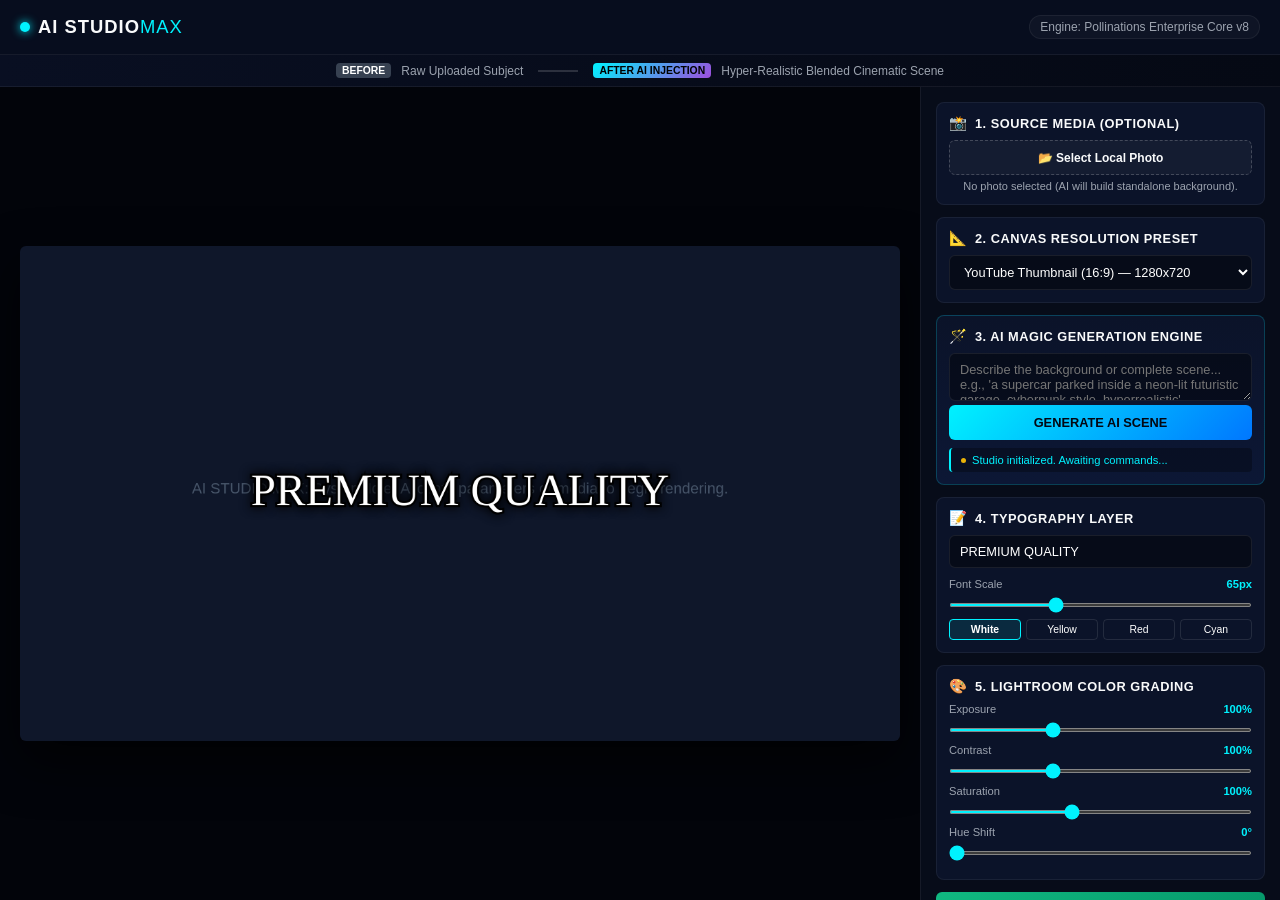
==== index.html @ 97ab8640 "Initial commit" ====
<!DOCTYPE html>
<html lang="en">
<head>
    <meta charset="UTF-8">
    <meta name="viewport" content="width=device-width, initial-scale=1.0">
    <title>AI Studio Max - Professional Cloud Suite</title>
    <link rel="stylesheet" href="style.css">
</head>
<body>

    <!-- Top Premium Brand Header -->
    <header class="main-header">
        <div class="brand">
            <span class="logo-dot"></span>
            <h1>AI STUDIO<span>MAX</span></h1>
        </div>
        <div class="system-badge">Engine: <span id="pipelineStatus">Pollinations Enterprise Core v8</span></div>
    </header>

    <!-- Interactive Before/After Preview Showcase Bar -->
    <section class="showcase-bar">
        <div class="showcase-container">
            <div class="showcase-side before-side">
                <span class="badge">BEFORE</span>
                <p>Raw Uploaded Subject</p>
            </div>
            <div class="slider-divider-line"></div>
            <div class="showcase-side after-side">
                <span class="badge premium-badge">AFTER AI INJECTION</span>
                <p>Hyper-Realistic Blended Cinematic Scene</p>
            </div>
        </div>
    </section>

    <!-- Main Workspace Architecture -->
    <div class="workspace">
        
        <!-- Viewport Workspace (Left Panel) -->
        <main class="canvas-viewport">
            <div class="canvas-wrapper">
                <canvas id="mainCanvas"></canvas>
                
                <!-- Full Glassmorphic System Loader -->
                <div id="aiLoader" class="loader-matrix" style="display: none;">
                    <div class="spinner-core"></div>
                    <p id="loaderMessage">SYNCHRONIZING WITH AI MATRIX...</p>
                </div>
            </div>
        </main>

        <!-- Compact Control Matrix Sidebar (Right Panel) -->
        <aside class="control-matrix">
            
            <!-- Card 1: Dedicated Image Upload Bar -->
            <div class="control-card">
                <div class="card-header">
                    <span class="card-icon">📸</span>
                    <h3>1. Source Media (Optional)</h3>
                </div>
                <div class="file-upload-wrapper">
                    <input type="file" id="imageUploader" accept="image/*" onchange="handleLocalImageUpload(event)">
                    <div class="custom-file-trigger">📂 Select Local Photo</div>
                </div>
                <div id="uploadFeedback" style="font-size:11px; color:#9ca3af; margin-top:5px; text-align:center;">No photo selected (AI will build standalone background).</div>
            </div>

            <!-- Card 2: Pro Resolution & Dimensions Presets Selector -->
            <div class="control-card">
                <div class="card-header">
                    <span class="card-icon">📐</span>
                    <h3>2. Canvas Resolution Preset</h3>
                </div>
                <select id="dimensionPreset" onchange="handlePresetDimensionChange()">
                    <option value="1280x720" selected>YouTube Thumbnail (16:9) — 1280x720</option>
                    <option value="1080x1080">Instagram Feed Post (1:1) — 1080x1080</option>
                    <option value="720x1280">Instagram Stories / Reels (9:16) — 720x1280</option>
                    <option value="1920x1080">Full HD Desktop Wallpaper (16:9) — 1920x1080</option>
                </select>
            </div>

            <!-- Card 3: Merged High Performance AI Generation Engine -->
            <div class="control-card premium-card">
                <div class="card-header">
                    <span class="card-icon">🪄</span>
                    <h3>3. AI Magic Generation Engine</h3>
                </div>
                <div class="prompt-box-container">
                    <textarea id="aiPrompt" rows="2" placeholder="Describe the background or complete scene... e.g., 'a supercar parked inside a neon-lit futuristic garage, cyberpunk style, hyperrealistic'"></textarea>
                </div>
                <button class="btn btn-primary-matrix" onclick="executeMergedAIPipeline()">GENERATE AI SCENE</button>
                <div class="log-terminal">
                    <span class="terminal-dot"></span>
                    <p id="aiLog">Studio initialized. Awaiting commands...</p>
                </div>
            </div>

            <!-- Card 4: Precision Typography & Draggable Overlay -->
            <div class="control-card">
                <div class="card-header">
                    <span class="card-icon">📝</span>
                    <h3>4. Typography Layer</h3>
                </div>
                <input type="text" id="textLayer" value="PREMIUM QUALITY" oninput="renderAll()">
                
                <div class="slider-node-item" style="margin-top:10px;">
                    <div class="slider-label">Font Scale <span id="val-font">65px</span></div>
                    <input type="range" id="sl-fontSize" min="20" max="150" value="65" oninput="renderAll()">
                </div>

                <div class="color-palette-grid">
                    <button class="palette-btn p-white active" onclick="changeTextColor('#ffffff', this)">White</button>
                    <button class="palette-btn p-yellow" onclick="changeTextColor('#facc15', this)">Yellow</button>
                    <button class="palette-btn p-red" onclick="changeTextColor('#ef4444', this)">Red</button>
                    <button class="palette-btn p-cyan" onclick="changeTextColor('#00f2fe', this)">Cyan</button>
                </div>
            </div>

            <!-- Card 5: Lightroom Professional Color Grading Core -->
            <div class="control-card">
                <div class="card-header">
                    <span class="card-icon">🎨</span>
                    <h3>5. Lightroom Color Grading</h3>
                </div>
                <div class="grading-sliders-grid">
                    <div class="slider-node-item">
                        <div class="slider-label">Exposure <span id="val-bright">100%</span></div>
                        <input type="range" id="sl-bright" min="50" max="200" value="100" oninput="renderAll()">
                    </div>
                    <div class="slider-node-item">
                        <div class="slider-label">Contrast <span id="val-contrast">100%</span></div>
                        <input type="range" id="sl-contrast" min="50" max="200" value="100" oninput="renderAll()">
                    </div>
                    <div class="slider-node-item">
                        <div class="slider-label">Saturation <span id="val-saturate">100%</span></div>
                        <input type="range" id="sl-saturate" min="0" max="250" value="100" oninput="renderAll()">
                    </div>
                    <div class="slider-node-item">
                        <div class="slider-label">Hue Shift <span id="val-hue">0°</span></div>
                        <input type="range" id="sl-hue" min="0" max="360" value="0" oninput="renderAll()">
                    </div>
                </div>
            </div>

            <!-- Master Action Hub -->
            <div class="export-hub">
                <button class="btn btn-master-download" onclick="downloadMasterHD()">💾 EXPORT PRODUCTION HD MASTER</button>
            </div>
        </aside>

    </div>

    <script src="script.js"></script>
</body>
</html>
---- style.css ----
/* --- AI STUDIO MAX: INDUSTRIAL SYSTEM CSS --- */
:root {
    --surface-bg: #030712;
    --card-bg: #0b1329;
    --card-border: rgba(255, 255, 255, 0.06);
    --accent-cyan: #00f2fe;
    --accent-neon: #9d4edd;
    --text-primary: #f9fafb;
    --text-muted: #9ca3af;
    --sidebar-width: 360px; /* Highly optimized custom compact width for layout spacing */
}

* {
    margin: 0;
    padding: 0;
    box-sizing: border-box;
    font-family: '-apple-system', BlinkMacSystemFont, 'Segoe UI', Roboto, Helvetica, Arial, sans-serif;
}

body {
    background-color: var(--surface-bg);
    color: var(--text-primary);
    height: 100vh;
    display: flex;
    flex-direction: column;
    overflow: hidden;
}

/* Header Node Styles */
.main-header {
    height: 55px;
    background: #070d1e;
    display: flex;
    align-items: center;
    justify-content: space-between;
    padding: 0 20px;
    border-bottom: 1px solid var(--card-border);
    z-index: 20;
}

.brand {
    display: flex;
    align-items: center;
    gap: 8px;
}

.logo-dot {
    width: 10px;
    height: 10px;
    background: var(--accent-cyan);
    border-radius: 50%;
    box-shadow: 0 0 10px var(--accent-cyan);
}

.brand h1 {
    font-size: 1.15rem;
    font-weight: 800;
    letter-spacing: 1px;
}

.brand h1 span {
    color: var(--accent-cyan);
    font-weight: 400;
}

.system-badge {
    font-size: 0.75rem;
    color: var(--text-muted);
    background: rgba(255,255,255,0.03);
    padding: 4px 10px;
    border-radius: 20px;
    border: 1px solid var(--card-border);
}

/* Before / After Showcase Horizontal Bar */
.showcase-bar {
    background: linear-gradient(90deg, #090f22, #050914);
    border-bottom: 1px solid var(--card-border);
    padding: 8px 20px;
}

.showcase-container {
    max-width: 800px;
    margin: 0 auto;
    display: flex;
    align-items: center;
    justify-content: center;
    gap: 15px;
}

.showcase-side {
    display: flex;
    align-items: center;
    gap: 10px;
}

.showcase-side p {
    font-size: 0.75rem;
    color: var(--text-muted);
    font-weight: 500;
}

.badge {
    font-size: 0.65rem;
    background: #374151;
    color: white;
    padding: 2px 6px;
    border-radius: 4px;
    font-weight: 700;
}

.premium-badge {
    background: linear-gradient(135deg, #00f2fe, #9d4edd);
    color: black;
}

.slider-divider-line {
    width: 40px;
    height: 2px;
    background: rgba(255,255,255,0.15);
    position: relative;
}

/* Master Grid Workspace Layout */
.workspace {
    display: flex;
    flex: 1;
    height: calc(100vh - 90px);
    overflow: hidden;
}

/* Left Canvas Viewport Area */
.canvas-viewport {
    flex: 1;
    background: #02040a;
    display: flex;
    justify-content: center;
    align-items: center;
    padding: 20px;
    position: relative;
    overflow: auto;
}

.canvas-wrapper {
    position: relative;
    box-shadow: 0 20px 50px rgba(0,0,0,0.7);
    border-radius: 6px;
    max-width: 100%;
    max-height: 100%;
}

canvas {
    display: block;
    max-width: 100%;
    max-height: 80vh;
    border-radius: 6px;
}

/* Compact Control Panel Matrix (Right Panel Layout) */
.control-matrix {
    width: var(--sidebar-width);
    background: #070c19;
    border-left: 1px solid var(--card-border);
    display: flex;
    flex-direction: column;
    gap: 12px;
    padding: 15px;
    overflow-y: auto;
}

.control-card {
    background: var(--card-bg);
    border: 1px solid var(--card-border);
    border-radius: 8px;
    padding: 12px;
}

.premium-card {
    border-color: rgba(0, 242, 254, 0.2);
    background: linear-gradient(180deg, #0b1329 0%, #0c1735 100%);
}

.card-header {
    display: flex;
    align-items: center;
    gap: 8px;
    margin-bottom: 8px;
}

.card-icon { font-size: 0.9rem; }

.card-header h3 {
    font-size: 0.8rem;
    font-weight: 600;
    text-transform: uppercase;
    color: var(--text-primary);
    letter-spacing: 0.5px;
}

/* Component Level Styles inside Cards */
select, input[type="text"], textarea {
    width: 100%;
    background: rgba(0,0,0,0.4);
    border: 1px solid rgba(255,255,255,0.08);
    padding: 8px 10px;
    border-radius: 6px;
    color: white;
    font-size: 0.8rem;
    outline: none;
    transition: all 0.2s;
}

select:focus, input[type="text"]:focus, textarea:focus {
    border-color: var(--accent-cyan);
}

/* Custom Image Upload Button Architecture */
.file-upload-wrapper {
    position: relative;
    width: 100%;
    height: 35px;
    overflow: hidden;
}

.file-upload-wrapper input[type="file"] {
    position: absolute;
    top: 0; left: 0; width: 100%; height: 100%;
    opacity: 0; cursor: pointer; z-index: 2;
}

.custom-file-trigger {
    width: 100%; height: 100%;
    background: rgba(255,255,255,0.04);
    border: 1px dashed rgba(255,255,255,0.2);
    border-radius: 6px;
    display: flex; align-items: center; justify-content: center;
    font-size: 0.75rem; font-weight: 600; color: var(--text-primary);
}
.file-upload-wrapper:hover .custom-file-trigger {
    border-color: var(--accent-cyan); background: rgba(0,242,254,0.02);
}

/* Button Variants */
.btn {
    width: 100%;
    padding: 10px;
    border: none;
    border-radius: 6px;
    font-size: 0.8rem;
    font-weight: 700;
    cursor: pointer;
    transition: transform 0.2s, opacity 0.2s;
}
.btn:hover { transform: translateY(-1px); opacity: 0.95; }

.btn-primary-matrix {
    background: linear-gradient(135deg, var(--accent-cyan), #0077ff);
    color: #030712;
}

.btn-master-download {
    background: linear-gradient(135deg, #10b981, #059669);
    color: white;
    padding: 12px;
    font-size: 0.85rem;
    border: none; border-radius: 6px; width: 100%; font-weight: 700; cursor: pointer;
}

/* Sliders Sub-Grids Configuration */
.slider-node-item {
    margin-bottom: 8px;
}
.slider-label {
    display: flex; justify-content: space-between;
    font-size: 0.7rem; color: var(--text-muted); margin-bottom: 3px;
}
.slider-label span { color: var(--accent-cyan); font-weight: bold; }

input[type="range"] {
    width: 100%; accent-color: var(--accent-cyan); height: 4px;
}

/* Color palettes selector items */
.color-palette-grid {
    display: flex; gap: 5px; margin-top: 8px;
}
.palette-btn {
    flex: 1; padding: 4px; border-radius: 4px; border: 1px solid rgba(255,255,255,0.1);
    background: transparent; color: white; font-size: 0.65rem; cursor: pointer;
}
.palette-btn.active { border-color: var(--accent-cyan); background: rgba(0,242,254,0.1); font-weight: bold;}

/* Log Terminal System Display */
.log-terminal {
    background: rgba(0,0,0,0.3); padding: 6px 10px; border-radius: 4px;
    margin-top: 8px; display: flex; align-items: center; gap: 6px; border-left: 2px solid var(--accent-cyan);
}
.terminal-dot { width: 5px; height: 5px; background: #eab308; border-radius: 50%; }
.log-terminal p { font-size: 0.7rem; color: #00f2fe; overflow: hidden; text-overflow: ellipsis; white-space: nowrap; }

/* Fixed Layering System Loader Box Styles */
.loader-matrix {
    position: absolute; top: 50%; left: 50%; transform: translate(-50%, -50%);
    background: rgba(3, 7, 18, 0.9); padding: 20px 30px; border-radius: 8px;
    border: 1px solid rgba(0, 242, 254, 0.2); text-align: center; z-index: 10;
    display: flex; flex-direction: column; align-items: center; gap: 12px; backdrop-filter: blur(4px);
}
.loader-matrix p { font-size: 0.75rem; color: var(--accent-cyan); letter-spacing: 1px; font-weight: 600; }
.spinner-core {
    width: 35px; height: 35px; border: 3px solid rgba(0,242,254,0.1);
    border-top: 3px solid var(--accent-cyan); border-radius: 50%; animation: spin 0.8s linear infinite;
}
@keyframes spin { 0% { transform: rotate(0deg); } 100% { transform: rotate(360deg); } }

/* --- RESPONSIVE ADAPTABILITY GRID (MOBILE CONFIGURATION VIEWPORT) --- */
@media (max-width: 768px) {
    body { overflow-y: auto; height: auto; }
    .workspace { flex-direction: column; height: auto; overflow: visible; }
    .control-matrix { width: 100%; border-left: none; border-top: 1px solid var(--card-border); height: auto; overflow: visible; }
    canvas { max-height: 50vh; }
    .showcase-bar { display: none; } /* Compact display optimization for smaller viewports */
}
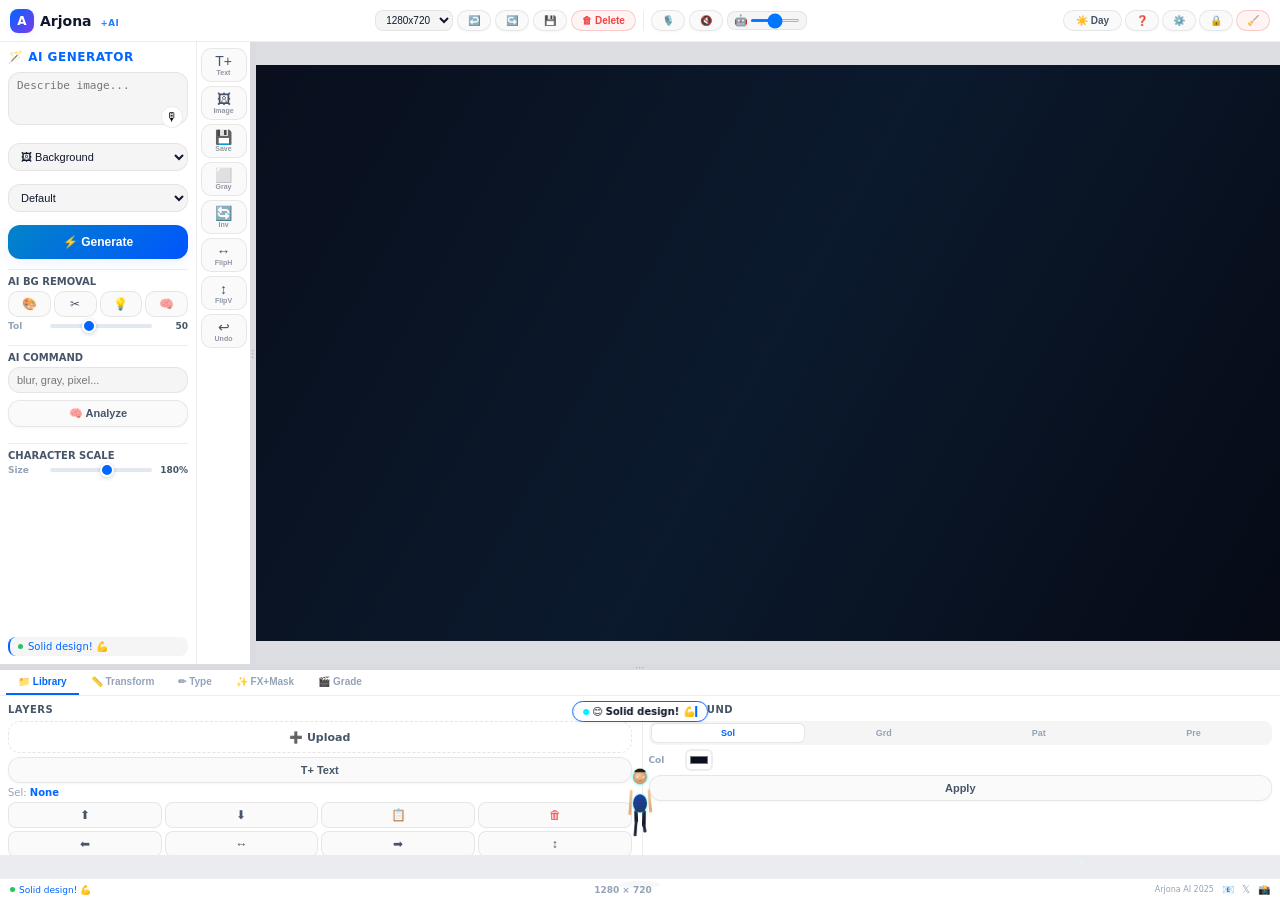
==== commit 5b8f7631: "Add files via upload" ====
--- a/index.html
+++ b/index.html
@@ -1,154 +1,471 @@
-<!DOCTYPE html>
-<html lang="en">
-<head>
-    <meta charset="UTF-8">
-    <meta name="viewport" content="width=device-width, initial-scale=1.0">
-    <title>AI Studio Max - Professional Cloud Suite</title>
-    <link rel="stylesheet" href="style.css">
-</head>
-<body>
-
-    <!-- Top Premium Brand Header -->
-    <header class="main-header">
-        <div class="brand">
-            <span class="logo-dot"></span>
-            <h1>AI STUDIO<span>MAX</span></h1>
-        </div>
-        <div class="system-badge">Engine: <span id="pipelineStatus">Pollinations Enterprise Core v8</span></div>
-    </header>
-
-    <!-- Interactive Before/After Preview Showcase Bar -->
-    <section class="showcase-bar">
-        <div class="showcase-container">
-            <div class="showcase-side before-side">
-                <span class="badge">BEFORE</span>
-                <p>Raw Uploaded Subject</p>
-            </div>
-            <div class="slider-divider-line"></div>
-            <div class="showcase-side after-side">
-                <span class="badge premium-badge">AFTER AI INJECTION</span>
-                <p>Hyper-Realistic Blended Cinematic Scene</p>
-            </div>
-        </div>
-    </section>
-
-    <!-- Main Workspace Architecture -->
-    <div class="workspace">
-        
-        <!-- Viewport Workspace (Left Panel) -->
-        <main class="canvas-viewport">
-            <div class="canvas-wrapper">
-                <canvas id="mainCanvas"></canvas>
-                
-                <!-- Full Glassmorphic System Loader -->
-                <div id="aiLoader" class="loader-matrix" style="display: none;">
-                    <div class="spinner-core"></div>
-                    <p id="loaderMessage">SYNCHRONIZING WITH AI MATRIX...</p>
-                </div>
-            </div>
-        </main>
-
-        <!-- Compact Control Matrix Sidebar (Right Panel) -->
-        <aside class="control-matrix">
-            
-            <!-- Card 1: Dedicated Image Upload Bar -->
-            <div class="control-card">
-                <div class="card-header">
-                    <span class="card-icon">📸</span>
-                    <h3>1. Source Media (Optional)</h3>
-                </div>
-                <div class="file-upload-wrapper">
-                    <input type="file" id="imageUploader" accept="image/*" onchange="handleLocalImageUpload(event)">
-                    <div class="custom-file-trigger">📂 Select Local Photo</div>
-                </div>
-                <div id="uploadFeedback" style="font-size:11px; color:#9ca3af; margin-top:5px; text-align:center;">No photo selected (AI will build standalone background).</div>
-            </div>
-
-            <!-- Card 2: Pro Resolution & Dimensions Presets Selector -->
-            <div class="control-card">
-                <div class="card-header">
-                    <span class="card-icon">📐</span>
-                    <h3>2. Canvas Resolution Preset</h3>
-                </div>
-                <select id="dimensionPreset" onchange="handlePresetDimensionChange()">
-                    <option value="1280x720" selected>YouTube Thumbnail (16:9) — 1280x720</option>
-                    <option value="1080x1080">Instagram Feed Post (1:1) — 1080x1080</option>
-                    <option value="720x1280">Instagram Stories / Reels (9:16) — 720x1280</option>
-                    <option value="1920x1080">Full HD Desktop Wallpaper (16:9) — 1920x1080</option>
-                </select>
-            </div>
-
-            <!-- Card 3: Merged High Performance AI Generation Engine -->
-            <div class="control-card premium-card">
-                <div class="card-header">
-                    <span class="card-icon">🪄</span>
-                    <h3>3. AI Magic Generation Engine</h3>
-                </div>
-                <div class="prompt-box-container">
-                    <textarea id="aiPrompt" rows="2" placeholder="Describe the background or complete scene... e.g., 'a supercar parked inside a neon-lit futuristic garage, cyberpunk style, hyperrealistic'"></textarea>
-                </div>
-                <button class="btn btn-primary-matrix" onclick="executeMergedAIPipeline()">GENERATE AI SCENE</button>
-                <div class="log-terminal">
-                    <span class="terminal-dot"></span>
-                    <p id="aiLog">Studio initialized. Awaiting commands...</p>
-                </div>
-            </div>
-
-            <!-- Card 4: Precision Typography & Draggable Overlay -->
-            <div class="control-card">
-                <div class="card-header">
-                    <span class="card-icon">📝</span>
-                    <h3>4. Typography Layer</h3>
-                </div>
-                <input type="text" id="textLayer" value="PREMIUM QUALITY" oninput="renderAll()">
-                
-                <div class="slider-node-item" style="margin-top:10px;">
-                    <div class="slider-label">Font Scale <span id="val-font">65px</span></div>
-                    <input type="range" id="sl-fontSize" min="20" max="150" value="65" oninput="renderAll()">
-                </div>
-
-                <div class="color-palette-grid">
-                    <button class="palette-btn p-white active" onclick="changeTextColor('#ffffff', this)">White</button>
-                    <button class="palette-btn p-yellow" onclick="changeTextColor('#facc15', this)">Yellow</button>
-                    <button class="palette-btn p-red" onclick="changeTextColor('#ef4444', this)">Red</button>
-                    <button class="palette-btn p-cyan" onclick="changeTextColor('#00f2fe', this)">Cyan</button>
-                </div>
-            </div>
-
-            <!-- Card 5: Lightroom Professional Color Grading Core -->
-            <div class="control-card">
-                <div class="card-header">
-                    <span class="card-icon">🎨</span>
-                    <h3>5. Lightroom Color Grading</h3>
-                </div>
-                <div class="grading-sliders-grid">
-                    <div class="slider-node-item">
-                        <div class="slider-label">Exposure <span id="val-bright">100%</span></div>
-                        <input type="range" id="sl-bright" min="50" max="200" value="100" oninput="renderAll()">
-                    </div>
-                    <div class="slider-node-item">
-                        <div class="slider-label">Contrast <span id="val-contrast">100%</span></div>
-                        <input type="range" id="sl-contrast" min="50" max="200" value="100" oninput="renderAll()">
-                    </div>
-                    <div class="slider-node-item">
-                        <div class="slider-label">Saturation <span id="val-saturate">100%</span></div>
-                        <input type="range" id="sl-saturate" min="0" max="250" value="100" oninput="renderAll()">
-                    </div>
-                    <div class="slider-node-item">
-                        <div class="slider-label">Hue Shift <span id="val-hue">0°</span></div>
-                        <input type="range" id="sl-hue" min="0" max="360" value="0" oninput="renderAll()">
-                    </div>
-                </div>
-            </div>
-
-            <!-- Master Action Hub -->
-            <div class="export-hub">
-                <button class="btn btn-master-download" onclick="downloadMasterHD()">💾 EXPORT PRODUCTION HD MASTER</button>
-            </div>
-        </aside>
-
-    </div>
-
-    <script src="script.js"></script>
-</body>
+<!DOCTYPE html>
+<html lang="en" data-theme="dark">
+
+<head>
+    <meta charset="UTF-8">
+    <meta name="viewport" content="width=device-width,initial-scale=1.0">
+    <title>Arjona AI Studio</title>
+    <link rel="stylesheet" href="style.css">
+</head>
+
+<body>
+
+    <canvas id="bgCanvas"></canvas>
+
+    <!-- CHARACTER -->
+    <div id="charW" class="charW">
+        <div id="chBub" class="chBub">
+            <span id="moodDot" class="mood-dot"></span>
+            <span id="chI">🤖</span>
+            <span id="chT" class="typewriter"></span>
+        </div>
+        <canvas id="chCv" width="200" height="240"></canvas>
+    </div>
+
+    <!-- CORNER RESIZE HANDLES -->
+    <div id="rhNW" class="corner-handle nw" style="display:none"></div>
+    <div id="rhNE" class="corner-handle ne" style="display:none"></div>
+    <div id="rhSW" class="corner-handle sw" style="display:none"></div>
+    <div id="rhSE" class="corner-handle se" style="display:none"></div>
+
+    <!-- DELETE FLOAT -->
+    <button id="delFloat" class="del-float" style="display:none" onclick="layerOp('del')">🗑 Delete</button>
+
+    <!-- SEL BAR -->
+    <div id="selBar" class="sel-bar" style="display:none">
+        <button onclick="layerOp('front')" title="Front">⬆</button>
+        <button onclick="layerOp('back')" title="Back">⬇</button>
+        <button onclick="layerOp('dup')" title="Duplicate">📋</button>
+        <span class="sel-sep"></span>
+        <button onclick="alignEl('l')">⬅</button>
+        <button onclick="alignEl('c')">↔</button>
+        <button onclick="alignEl('r')">➡</button>
+        <button onclick="alignEl('m')">↕</button>
+    </div>
+
+    <!-- HELP MODAL -->
+    <div id="helpModal" class="modal-overlay" style="display:none" onclick="if(event.target===this)closeHelp()">
+        <div class="modal-box">
+            <div class="modal-head">
+                <h2>Arjona <span class="ai-tag">+AI</span> Help</h2><button class="modal-x"
+                    onclick="closeHelp()">✕</button>
+            </div>
+            <div class="modal-body">
+                <div class="help-card">
+                    <h3>🚀 Quick Start</h3>
+                    <p>Upload image or add text. Use AI Generator for backgrounds. Adjust with sliders. Export as HD
+                        PNG.</p>
+                </div>
+                <div class="help-card">
+                    <h3>📁 Layers</h3>
+                    <p>Upload images, add text. Reorder with ⬆⬇. Duplicate 📋. Delete 🗑. Align ⬅↔➡↕.</p>
+                </div>
+                <div class="help-card">
+                    <h3>✏️ Typography</h3>
+                    <p>Edit text, change font, color, spacing, curve. Upload custom .ttf/.otf fonts.</p>
+                </div>
+                <div class="help-card">
+                    <h3>✨ 3D & FX</h3>
+                    <p>Stroke, Glow, 3D Depth, Emboss, Inner Shadow, Reflection. Each has color picker.</p>
+                </div>
+                <div class="help-card">
+                    <h3>🧽 Mask & Erase</h3>
+                    <p>Select mode, Eraser brush, Mask crop. Adjust brush size. Restore erased areas.</p>
+                </div>
+                <div class="help-card">
+                    <h3>🪄 AI Generate</h3>
+                    <p>Describe image in prompt. Choose style preset. Set as Background or Layer.</p>
+                </div>
+                <div class="help-card">
+                    <h3>⌨️ Shortcuts</h3>
+                    <p>Ctrl+Z Undo | Ctrl+Shift+Z Redo | Ctrl+D Duplicate | Del Delete | Arrows Move (Shift+10px) |
+                        Ctrl+S Export | C Talk to AI | V Voice toggle</p>
+                </div>
+                <div class="help-card">
+                    <h3>🔒 Privacy</h3>
+                    <p>All editing happens in your browser. No data is sent to servers except AI image generation
+                        prompts to Pollinations.ai.</p>
+                </div>
+                <div class="help-card">
+                    <h3>📜 Terms</h3>
+                    <p>Free for personal and commercial use. AI-generated images follow Pollinations.ai terms. No
+                        warranty provided.</p>
+                </div>
+            </div>
+        </div>
+    </div>
+
+    <!-- DEV MODAL -->
+    <div id="devModal" class="modal-overlay" style="display:none" onclick="if(event.target===this)closeDev()">
+        <div class="modal-box">
+            <div class="modal-head">
+                <h2>⚙️ Dev Options</h2><button class="modal-x" onclick="closeDev()">✕</button>
+            </div>
+            <div class="modal-body">
+                <div class="dev-section">
+                    <h3>🎨 Live Theme Editor</h3>
+                    <div class="dev-row"><label>Accent</label><input type="color" id="devAccent" value="#00f2fe"
+                            onchange="devSet('--ac',this.value)"></div>
+                    <div class="dev-row"><label>Background</label><input type="color" id="devBg" value="#020617"
+                            onchange="devSet('--bg',this.value)"></div>
+                    <div class="dev-row"><label>Card</label><input type="color" id="devCard" value="#0a1225"
+                            onchange="devSet('--sf',this.value)"></div>
+                    <div class="dev-row"><label>Text</label><input type="color" id="devTx" value="#f1f5f9"
+                            onchange="devSet('--tx',this.value)"></div>
+                    <div class="dev-row"><label>Radius</label><input type="range" id="devRadius" min="4" max="24"
+                            value="12" oninput="devSet('--r',this.value+'px')"><span id="devRadVal">12px</span></div>
+                    <div class="dev-row"><label>Font Size</label><input type="range" id="devFontSz" min="10" max="20"
+                            value="14" oninput="document.documentElement.style.fontSize=this.value+'px'"><span
+                            id="devFsVal">14px</span></div>
+                </div>
+                <div class="dev-section">
+                    <h3>🔧 Actions</h3>
+                    <button class="btn-ghost" onclick="devReset()" style="width:100%;margin-bottom:4px">Reset UI to
+                        Default</button>
+                    <button class="btn-ghost" onclick="devExport()" style="width:100%;margin-bottom:4px">Export Settings
+                        JSON</button>
+                    <button class="btn-ghost" onclick="devImport()" style="width:100%;margin-bottom:4px">Import Settings
+                        JSON</button>
+                    <button class="btn-primary" onclick="unlockPanels()" style="width:100%">🔓 Unlock Panels</button>
+                </div>
+            </div>
+        </div>
+    </div>
+
+    <!-- HEADER -->
+    <header class="topbar">
+        <div class="tb-l">
+            <div class="logo"><span>A</span></div>
+            <strong class="brand">Arjona <span class="ai-tag">+AI</span></strong>
+        </div>
+        <div class="tb-c">
+            <select class="tb-sel" onchange="var s=this.value.split('x');setupC(parseInt(s[0]),parseInt(s[1]))">
+                <option value="1280x720">1280x720</option>
+                <option value="1080x1080">1080²</option>
+                <option value="720x1280">720x1280</option>
+                <option value="1920x1080">FHD</option>
+            </select>
+            <button class="btn-ghost btn-sm" onclick="triggerUndo()" title="Undo (Ctrl+Z)">↩️</button>
+            <button class="btn-ghost btn-sm" onclick="triggerRedo()" title="Redo">↪️</button>
+            <button class="btn-ghost btn-sm" onclick="exportHD()" title="Export">💾</button>
+            <button class="btn-danger btn-sm" onclick="layerOp('del')" title="Delete Selected">🗑 Delete</button>
+            <span class="tb-sep"></span>
+            <button class="btn-ghost btn-sm" onclick="talkToAI()" id="talkBtn" title="Talk (C)">🎙️</button>
+            <button class="btn-ghost btn-sm" onclick="toggleVoice()" id="voiceBtn" title="Voice (V)">🔇</button>
+            <div class="char-sz-wrap"><span>🤖</span><input type="range" class="char-sld" min="60" max="300" value="180"
+                    oninput="charSetSize(this.value)"></div>
+        </div>
+        <div class="tb-r">
+            <button class="theme-toggle" onclick="toggleTheme()" id="themeToggle">🌙 Night</button>
+            <button class="btn-ghost btn-sm" onclick="openHelp()" title="Help">❓</button>
+            <button class="btn-ghost btn-sm" onclick="openDev()" title="Dev Options">⚙️</button>
+            <button class="btn-ghost btn-sm" onclick="togglePanelLock()" id="panelLockBtn"
+                title="Lock Panels">🔒</button>
+            <button class="btn-danger btn-sm" onclick="resetAll()" title="Reset">🧹</button>
+        </div>
+    </header>
+
+    <!-- LOCK OVERLAY -->
+    <div id="lockOverlay" class="lock-overlay" style="display:none">🔒 Panels Locked</div>
+
+    <!-- MIDDLE -->
+    <div class="middle">
+        <aside class="left-sb" id="leftSidebar">
+            <div class="ai-box" id="controlPanel">
+                <div class="ai-title">🪄 AI Generator</div>
+                <div class="ai-pw"><textarea id="aiPrompt" rows="3" placeholder="Describe image..."
+                        class="inp"></textarea><button class="mic-btn" onclick="doVoice(event)">🎙</button></div>
+                <div class="ai-row"><select id="aiMode" class="inp">
+                        <option value="bg">🖼 Background</option>
+                        <option value="layer">📌 Layer</option>
+                    </select></div>
+                <div class="ai-row"><select id="aiStyle" class="inp">
+                        <option value="">Default</option>
+                        <option value=", photorealistic, 8k">📸 Photo</option>
+                        <option value=", cinematic lighting">🎬 Cinema</option>
+                        <option value=", digital art">🎨 Art</option>
+                        <option value=", anime style">🎌 Anime</option>
+                        <option value=", 3d render">🧊 3D</option>
+                    </select></div>
+                <button class="btn-primary" onclick="generateAI()" style="width:100%"><span class="shine"></span>⚡
+                    Generate</button>
+                <div class="ai-section">
+                    <div class="ai-sub">AI BG Removal</div>
+                    <div class="ai-tools"><button class="btn-ghost-sm" onclick="bgRemove('color')">🎨</button><button
+                            class="btn-ghost-sm" onclick="bgRemove('edge')">✂</button><button class="btn-ghost-sm"
+                            onclick="bgRemove('bright')">💡</button><button class="btn-ghost-sm"
+                            onclick="bgRemove('smart')">🧠</button></div>
+                    <div class="sld"><label>Tol</label><input type="range" id="sl-tol" min="10" max="120" value="50"
+                            oninput="document.getElementById('v-tol').innerText=this.value"><span id="v-tol">50</span>
+                    </div>
+                </div>
+                <div class="ai-section">
+                    <div class="ai-sub">AI Command</div>
+                    <input type="text" id="aiCmd" placeholder="blur, gray, pixel..." class="inp"
+                        onkeydown="if(event.key==='Enter')execAiCmd()">
+                    <button class="btn-ghost" onclick="analyzeCanvas()" style="width:100%;margin-top:3px">🧠
+                        Analyze</button>
+                    <div id="aiSug" class="ai-sug"></div>
+                </div>
+                <div class="ai-section">
+                    <div class="ai-sub">Character Scale</div>
+                    <div class="sld"><label>Size</label><input type="range" id="sl-char" min="20" max="300" value="180"
+                            oninput="charSetSize(this.value)"><span id="v-char">180%</span></div>
+                </div>
+                <div class="log-bar"><span class="log-dot"></span>
+                    <p id="logTxt">Ready</p>
+                </div>
+            </div>
+            <div class="dots-col">
+                <button class="dot-btn" onclick="addText()" title="Add text"><span>T+</span><small>Text</small></button>
+                <button class="dot-btn" onclick="document.getElementById('qImg').click()"
+                    title="Upload"><span>🖼</span><small>Image</small></button>
+                <input type="file" id="qImg" accept="image/*" style="display:none" onchange="addImg(event)">
+                <button class="dot-btn" onclick="exportHD()" title="Export"><span>💾</span><small>Save</small></button>
+                <button class="dot-btn" onclick="grayscale()"
+                    title="Grayscale"><span>⬜</span><small>Gray</small></button>
+                <button class="dot-btn" onclick="invertColors()"
+                    title="Invert"><span>🔄</span><small>Inv</small></button>
+                <button class="dot-btn" onclick="flipH()" title="FlipH"><span>↔</span><small>FlipH</small></button>
+                <button class="dot-btn" onclick="flipV()" title="FlipV"><span>↕</span><small>FlipV</small></button>
+                <button class="dot-btn" onclick="triggerUndo()" title="Undo"><span>↩</span><small>Undo</small></button>
+            </div>
+        </aside>
+        <div class="resize-handle resize-h" id="resizeLeft"></div>
+        <main class="canvas-area">
+            <div class="cv-frame" id="cvBox">
+                <canvas id="mainCanvas"></canvas>
+                <div id="loader" class="ldr" style="display:none">
+                    <div class="spin"></div>
+                    <p id="ldrMsg">...</p>
+                </div>
+            </div>
+        </main>
+    </div>
+
+    <div class="resize-handle resize-v" id="resizeBottom"></div>
+
+    <!-- BOTTOM PANEL -->
+    <div class="bottom-panel" id="bottomPanel">
+        <div class="bp-tabs">
+            <button class="bp-tab active" data-p="bpLib" onclick="bpTab(this)">📁 Library</button>
+            <button class="bp-tab" data-p="bpTrans" onclick="bpTab(this)">📏 Transform</button>
+            <button class="bp-tab" data-p="bpText" onclick="bpTab(this)">✏ Type</button>
+            <button class="bp-tab" data-p="bpFxMask" onclick="bpTab(this)">✨ FX+Mask</button>
+            <button class="bp-tab" data-p="bpGrade" onclick="bpTab(this)">🎬 Grade</button>
+        </div>
+        <div class="bp-body">
+            <!-- LIBRARY -->
+            <div class="bp-pan active" id="bpLib">
+                <div class="bp-col">
+                    <div class="bp-h">Layers</div>
+                    <div class="upz"><input type="file" accept="image/*" onchange="addImg(event)"><span>➕ Upload</span>
+                    </div>
+                    <button class="btn-ghost" onclick="addText()" style="width:100%">T+ Text</button>
+                    <div class="sel-info">Sel: <b id="selLbl">None</b></div>
+                    <div class="act-row"><button onclick="layerOp('front')">⬆</button><button
+                            onclick="layerOp('back')">⬇</button><button onclick="layerOp('dup')">📋</button><button
+                            class="act-d" onclick="layerOp('del')">🗑</button></div>
+                    <div class="act-row"><button onclick="alignEl('l')">⬅</button><button
+                            onclick="alignEl('c')">↔</button><button onclick="alignEl('r')">➡</button><button
+                            onclick="alignEl('m')">↕</button></div>
+                </div>
+                <div class="bp-col">
+                    <div class="bp-h">Background</div>
+                    <div class="bg-tabs" id="bgTB"><button class="bgt active" data-p="bgS"
+                            onclick="bgT(this)">Sol</button><button class="bgt" data-p="bgG"
+                            onclick="bgT(this)">Grd</button><button class="bgt" data-p="bgPt"
+                            onclick="bgT(this)">Pat</button><button class="bgt" data-p="bgPr"
+                            onclick="bgT(this)">Pre</button></div>
+                    <div id="bgPans">
+                        <div class="bgp active" id="bgS">
+                            <div class="cr"><label>Col</label><input type="color" id="bgSC" value="#0a0f1e"></div>
+                            <button class="btn-ghost" onclick="setBg('solid')" style="width:100%">Apply</button>
+                        </div>
+                        <div class="bgp" id="bgG">
+                            <div class="cr"><label>C1</label><input type="color" id="bgG1" value="#00f2fe"></div>
+                            <div class="cr"><label>C2</label><input type="color" id="bgG2" value="#7928ca"></div><select
+                                id="bgGD" class="inp">
+                                <option value="tb">↓</option>
+                                <option value="lr">→</option>
+                                <option value="diag">↘</option>
+                                <option value="rad">◎</option>
+                            </select><button class="btn-ghost" onclick="setBg('grad')"
+                                style="width:100%;margin-top:3px">Apply</button>
+                        </div>
+                        <div class="bgp" id="bgPt">
+                            <div class="pat-row"><button onclick="setBg('pat','dots')">⚫</button><button
+                                    onclick="setBg('pat','grid')">⊞</button><button
+                                    onclick="setBg('pat','stripe')">≡</button><button
+                                    onclick="setBg('pat','check')">⬛</button><button
+                                    onclick="setBg('pat','diamond')">◆</button><button
+                                    onclick="setBg('pat','zigzag')">〰</button></div>
+                            <div class="cr"><label>Ln</label><input type="color" id="bgPC" value="#00f2fe"></div>
+                            <div class="cr"><label>Bg</label><input type="color" id="bgPB" value="#0a0f1e"></div>
+                        </div>
+                        <div class="bgp" id="bgPr">
+                            <div class="sw-grid"><button class="sw"
+                                    style="background:linear-gradient(135deg,#667eea,#764ba2)"
+                                    onclick="preBg('#667eea','#764ba2')"></button><button class="sw"
+                                    style="background:linear-gradient(135deg,#4facfe,#00f2fe)"
+                                    onclick="preBg('#4facfe','#00f2fe')"></button><button class="sw"
+                                    style="background:linear-gradient(135deg,#43e97b,#38f9d7)"
+                                    onclick="preBg('#43e97b','#38f9d7')"></button><button class="sw"
+                                    style="background:linear-gradient(135deg,#fa709a,#fee140)"
+                                    onclick="preBg('#fa709a','#fee140')"></button><button class="sw"
+                                    style="background:#000" onclick="preBg('#000','#000')"></button><button class="sw"
+                                    style="background:#fff" onclick="preBg('#fff','#fff')"></button></div><button
+                                class="btn-danger btn-sm" onclick="clearBg()" style="width:100%">✕ Reset</button>
+                        </div>
+                    </div>
+                </div>
+            </div>
+
+            <!-- TRANSFORM -->
+            <div class="bp-pan" id="bpTrans">
+                <div class="bp-col">
+                    <div class="bp-h">Transform</div>
+                    <div class="sld"><label>Scale</label><input type="range" id="sl-sc" min="10" max="300" value="100"
+                            oninput="setProp('scale',this.value)"><span id="v-sc">100%</span></div>
+                    <div class="sld"><label>Rotate</label><input type="range" id="sl-rt" min="0" max="360" value="0"
+                            oninput="setProp('rotate',this.value)"><span id="v-rt">0°</span></div>
+                    <div class="sld"><label>Opacity</label><input type="range" id="sl-op" min="0" max="100" value="100"
+                            oninput="setProp('opacity',this.value)"><span id="v-op">100%</span></div>
+                </div>
+            </div>
+
+            <!-- TYPE -->
+            <div class="bp-pan" id="bpText">
+                <div class="bp-col">
+                    <div class="bp-h">Typography</div>
+                    <input type="text" id="txtIn" placeholder="Edit text..." oninput="setTxt(this.value)" class="inp">
+                    <div class="cr"><label>Color</label><input type="color" id="txtCol" value="#00f2fe"
+                            onchange="setProp('color',this.value)"></div>
+                    <select id="fontSel" onchange="setProp('font',this.value)" class="inp">
+                        <option value="Arial">Arial</option>
+                        <option value="Impact">Impact</option>
+                        <option value="Georgia">Georgia</option>
+                        <option value="Verdana">Verdana</option>
+                        <option value="Courier New">Courier</option>
+                        <option value="Times New Roman">Times</option>
+                    </select>
+                    <div class="upz sm"><input type="file" accept=".ttf,.otf,.woff,.woff2"
+                            onchange="upFont(event)"><span>📂 Font</span></div>
+                </div>
+                <div class="bp-col">
+                    <div class="bp-h">Spacing</div>
+                    <div class="sld"><label>Space</label><input type="range" id="sl-sp" min="-5" max="30" value="0"
+                            oninput="setProp('charSpacing',this.value)"><span id="v-sp">0px</span></div>
+                    <div class="sld"><label>Curve</label><input type="range" id="sl-cu" min="-180" max="180" value="0"
+                            oninput="setProp('curve',this.value)"><span id="v-cu">0°</span></div>
+                </div>
+            </div>
+
+            <!-- FX + MASK with color pickers + brightness sliders -->
+            <div class="bp-pan" id="bpFxMask">
+                <div class="bp-col">
+                    <div class="bp-h">Text FX</div>
+                    <div class="fx-row"><input type="color" id="c-stroke" value="#000000"
+                            onchange="setProp('strokeColor',this.value)">
+                        <div class="sld"><label>Stroke</label><input type="range" id="sl-st" min="0" max="15" value="2"
+                                oninput="setProp('stroke',this.value)"><span id="v-st">2px</span></div>
+                    </div>
+                    <div class="fx-row"><input type="color" id="c-glow" value="#00f2fe"
+                            onchange="setProp('glowColor',this.value)">
+                        <div class="sld"><label>Glow</label><input type="range" id="sl-gw" min="0" max="40" value="8"
+                                oninput="setProp('glow',this.value)"><span id="v-gw">8px</span></div>
+                    </div>
+                    <div class="fx-row"><input type="color" id="c-3d" value="#1e293b"
+                            onchange="setProp('threeDColor',this.value)">
+                        <div class="sld"><label>3D</label><input type="range" id="sl-3d" min="0" max="25" value="0"
+                                oninput="setProp('threeDDepth',this.value)"><span id="v-3d">0px</span></div>
+                    </div>
+                    <div class="fx-row"><input type="color" id="c-is" value="#000000"
+                            onchange="setProp('innerShadowColor',this.value)">
+                        <div class="sld"><label>InShd</label><input type="range" id="sl-is" min="0" max="20" value="0"
+                                oninput="setProp('innerShadow',this.value)"><span id="v-is">0px</span></div>
+                    </div>
+                    <div class="fx-row"><input type="color" id="c-em" value="#ffffff"
+                            onchange="setProp('embossColor',this.value)">
+                        <div class="sld"><label>Embs</label><input type="range" id="sl-em" min="0" max="10" value="0"
+                                oninput="setProp('emboss',this.value)"><span id="v-em">0px</span></div>
+                    </div>
+                    <div class="fx-row"><input type="color" id="c-3ds" value="#000000"
+                            onchange="setProp('threeDShadowColor',this.value)">
+                        <div class="sld"><label>3DSh</label><input type="range" id="sl-3s" min="0" max="30" value="0"
+                                oninput="setProp('threeDShadow',this.value)"><span id="v-3s">0px</span></div>
+                    </div>
+                    <div class="sld"><label>Refl</label><input type="range" id="sl-rf" min="0" max="80" value="0"
+                            oninput="setProp('reflection',this.value)"><span id="v-rf">0%</span></div>
+                </div>
+                <div class="bp-col">
+                    <div class="bp-h">Mask & Erase</div>
+                    <div class="mode-row"><button class="mode-btn active"
+                            onclick="setMode('select',this)">👉</button><button class="mode-btn"
+                            onclick="setMode('eraser',this)">🧽</button><button class="mode-btn"
+                            onclick="setMode('mask',this)">✂</button></div>
+                    <div class="sld"><label>Brush</label><input type="range" id="sl-br" min="5" max="100" value="25"
+                            oninput="bSz=parseInt(this.value);document.getElementById('v-br').innerText=this.value+'px'"><span
+                            id="v-br">25px</span></div>
+                    <button class="btn-ghost" onclick="restMask()" style="width:100%">🔄 Restore</button>
+                </div>
+            </div>
+
+            <!-- GRADE -->
+            <div class="bp-pan" id="bpGrade">
+                <div class="bp-col">
+                    <div class="bp-h">Grade</div>
+                    <div class="sld"><label>Brt</label><input type="range" id="sg-br" min="-100" max="100" value="0"
+                            oninput="liveG()"><span id="vg-br">0</span></div>
+                    <div class="sld"><label>Ctr</label><input type="range" id="sg-ct" min="-100" max="100" value="0"
+                            oninput="liveG()"><span id="vg-ct">0</span></div>
+                    <div class="sld"><label>Sat</label><input type="range" id="sg-sa" min="-100" max="100" value="0"
+                            oninput="liveG()"><span id="vg-sa">0</span></div>
+                    <div class="sld"><label>Tmp</label><input type="range" id="sg-te" min="-50" max="50" value="0"
+                            oninput="liveG()"><span id="vg-te">0</span></div>
+                    <div class="sld"><label>Vig</label><input type="range" id="sg-vi" min="0" max="100" value="0"
+                            oninput="liveG()"><span id="vg-vi">0</span></div>
+                    <div class="sld"><label>Grn</label><input type="range" id="sg-gr" min="0" max="50" value="0"
+                            oninput="liveG()"><span id="vg-gr">0</span></div>
+                    <div class="grade-actions"><button class="btn-primary" onclick="applyGrade()" style="flex:1">✅
+                            Apply</button><button class="btn-danger btn-sm" onclick="resetGrade()" style="flex:1">✕
+                            Reset</button></div>
+                </div>
+                <div class="bp-col">
+                    <div class="bp-h">Presets</div>
+                    <div class="gp-grid"><button class="gp" onclick="gradeP('cinematic')">🎬</button><button class="gp"
+                            onclick="gradeP('vintage')">📷</button><button class="gp"
+                            onclick="gradeP('warm')">🌅</button><button class="gp"
+                            onclick="gradeP('cool')">❄</button><button class="gp"
+                            onclick="gradeP('noir')">🖤</button><button class="gp"
+                            onclick="gradeP('neon')">💜</button><button class="gp"
+                            onclick="gradeP('sepia')">🟤</button><button class="gp"
+                            onclick="gradeP('golden')">✨</button><button class="gp" onclick="gradeP('hdr')">📸</button>
+                    </div>
+                </div>
+                <div class="bp-col">
+                    <div class="bp-h">PixArt</div>
+                    <div class="px-grid"><button class="px-btn" onclick="pixelate(10)">⬛Pix</button><button
+                            class="px-btn" onclick="applyBlur(4)">🌫Blur</button><button class="px-btn"
+                            onclick="applySharpen()">🔪Shrp</button><button class="px-btn"
+                            onclick="grayscale()">⬜Gray</button><button class="px-btn"
+                            onclick="posterize(4)">🎭Post</button><button class="px-btn"
+                            onclick="edgeDetect()">📐Edge</button><button class="px-btn"
+                            onclick="applyNoise(25)">📡Nois</button><button class="px-btn"
+                            onclick="invertColors()">🔄Inv</button></div>
+                </div>
+            </div>
+        </div>
+    </div>
+
+    <div class="statusbar">
+        <div class="st-l"><span class="st-dot"></span><span id="logTxt2" class="st-log">Ready</span></div>
+        <div class="st-c"><span id="cvInfo">1280x720</span></div>
+        <div class="st-r"><span>Arjona AI 2025</span><a href="mailto:hello@arjona.ai">📧</a><a href="#">𝕏</a><a
+                href="#">📸</a></div>
+    </div>
+
+    <script src="script.js"></script>
+</body>
+
 </html>
--- a/style.css
+++ b/style.css
@@ -1,322 +1,1763 @@
-/* --- AI STUDIO MAX: INDUSTRIAL SYSTEM CSS --- */
-:root {
-    --surface-bg: #030712;
-    --card-bg: #0b1329;
-    --card-border: rgba(255, 255, 255, 0.06);
-    --accent-cyan: #00f2fe;
-    --accent-neon: #9d4edd;
-    --text-primary: #f9fafb;
-    --text-muted: #9ca3af;
-    --sidebar-width: 360px; /* Highly optimized custom compact width for layout spacing */
-}
-
-* {
-    margin: 0;
-    padding: 0;
-    box-sizing: border-box;
-    font-family: '-apple-system', BlinkMacSystemFont, 'Segoe UI', Roboto, Helvetica, Arial, sans-serif;
-}
-
-body {
-    background-color: var(--surface-bg);
-    color: var(--text-primary);
-    height: 100vh;
-    display: flex;
-    flex-direction: column;
-    overflow: hidden;
-}
-
-/* Header Node Styles */
-.main-header {
-    height: 55px;
-    background: #070d1e;
-    display: flex;
-    align-items: center;
-    justify-content: space-between;
-    padding: 0 20px;
-    border-bottom: 1px solid var(--card-border);
-    z-index: 20;
-}
-
-.brand {
-    display: flex;
-    align-items: center;
-    gap: 8px;
-}
-
-.logo-dot {
-    width: 10px;
-    height: 10px;
-    background: var(--accent-cyan);
-    border-radius: 50%;
-    box-shadow: 0 0 10px var(--accent-cyan);
-}
-
-.brand h1 {
-    font-size: 1.15rem;
-    font-weight: 800;
-    letter-spacing: 1px;
-}
-
-.brand h1 span {
-    color: var(--accent-cyan);
-    font-weight: 400;
-}
-
-.system-badge {
-    font-size: 0.75rem;
-    color: var(--text-muted);
-    background: rgba(255,255,255,0.03);
-    padding: 4px 10px;
-    border-radius: 20px;
-    border: 1px solid var(--card-border);
-}
-
-/* Before / After Showcase Horizontal Bar */
-.showcase-bar {
-    background: linear-gradient(90deg, #090f22, #050914);
-    border-bottom: 1px solid var(--card-border);
-    padding: 8px 20px;
-}
-
-.showcase-container {
-    max-width: 800px;
-    margin: 0 auto;
-    display: flex;
-    align-items: center;
-    justify-content: center;
-    gap: 15px;
-}
-
-.showcase-side {
-    display: flex;
-    align-items: center;
-    gap: 10px;
-}
-
-.showcase-side p {
-    font-size: 0.75rem;
-    color: var(--text-muted);
-    font-weight: 500;
-}
-
-.badge {
-    font-size: 0.65rem;
-    background: #374151;
-    color: white;
-    padding: 2px 6px;
-    border-radius: 4px;
-    font-weight: 700;
-}
-
-.premium-badge {
-    background: linear-gradient(135deg, #00f2fe, #9d4edd);
-    color: black;
-}
-
-.slider-divider-line {
-    width: 40px;
-    height: 2px;
-    background: rgba(255,255,255,0.15);
-    position: relative;
-}
-
-/* Master Grid Workspace Layout */
-.workspace {
-    display: flex;
-    flex: 1;
-    height: calc(100vh - 90px);
-    overflow: hidden;
-}
-
-/* Left Canvas Viewport Area */
-.canvas-viewport {
-    flex: 1;
-    background: #02040a;
-    display: flex;
-    justify-content: center;
-    align-items: center;
-    padding: 20px;
-    position: relative;
-    overflow: auto;
-}
-
-.canvas-wrapper {
-    position: relative;
-    box-shadow: 0 20px 50px rgba(0,0,0,0.7);
-    border-radius: 6px;
-    max-width: 100%;
-    max-height: 100%;
-}
-
-canvas {
-    display: block;
-    max-width: 100%;
-    max-height: 80vh;
-    border-radius: 6px;
-}
-
-/* Compact Control Panel Matrix (Right Panel Layout) */
-.control-matrix {
-    width: var(--sidebar-width);
-    background: #070c19;
-    border-left: 1px solid var(--card-border);
-    display: flex;
-    flex-direction: column;
-    gap: 12px;
-    padding: 15px;
-    overflow-y: auto;
-}
-
-.control-card {
-    background: var(--card-bg);
-    border: 1px solid var(--card-border);
-    border-radius: 8px;
-    padding: 12px;
-}
-
-.premium-card {
-    border-color: rgba(0, 242, 254, 0.2);
-    background: linear-gradient(180deg, #0b1329 0%, #0c1735 100%);
-}
-
-.card-header {
-    display: flex;
-    align-items: center;
-    gap: 8px;
-    margin-bottom: 8px;
-}
-
-.card-icon { font-size: 0.9rem; }
-
-.card-header h3 {
-    font-size: 0.8rem;
-    font-weight: 600;
-    text-transform: uppercase;
-    color: var(--text-primary);
-    letter-spacing: 0.5px;
-}
-
-/* Component Level Styles inside Cards */
-select, input[type="text"], textarea {
-    width: 100%;
-    background: rgba(0,0,0,0.4);
-    border: 1px solid rgba(255,255,255,0.08);
-    padding: 8px 10px;
-    border-radius: 6px;
-    color: white;
-    font-size: 0.8rem;
-    outline: none;
-    transition: all 0.2s;
-}
-
-select:focus, input[type="text"]:focus, textarea:focus {
-    border-color: var(--accent-cyan);
-}
-
-/* Custom Image Upload Button Architecture */
-.file-upload-wrapper {
-    position: relative;
-    width: 100%;
-    height: 35px;
-    overflow: hidden;
-}
-
-.file-upload-wrapper input[type="file"] {
-    position: absolute;
-    top: 0; left: 0; width: 100%; height: 100%;
-    opacity: 0; cursor: pointer; z-index: 2;
-}
-
-.custom-file-trigger {
-    width: 100%; height: 100%;
-    background: rgba(255,255,255,0.04);
-    border: 1px dashed rgba(255,255,255,0.2);
-    border-radius: 6px;
-    display: flex; align-items: center; justify-content: center;
-    font-size: 0.75rem; font-weight: 600; color: var(--text-primary);
-}
-.file-upload-wrapper:hover .custom-file-trigger {
-    border-color: var(--accent-cyan); background: rgba(0,242,254,0.02);
-}
-
-/* Button Variants */
-.btn {
-    width: 100%;
-    padding: 10px;
-    border: none;
-    border-radius: 6px;
-    font-size: 0.8rem;
-    font-weight: 700;
-    cursor: pointer;
-    transition: transform 0.2s, opacity 0.2s;
-}
-.btn:hover { transform: translateY(-1px); opacity: 0.95; }
-
-.btn-primary-matrix {
-    background: linear-gradient(135deg, var(--accent-cyan), #0077ff);
-    color: #030712;
-}
-
-.btn-master-download {
-    background: linear-gradient(135deg, #10b981, #059669);
-    color: white;
-    padding: 12px;
-    font-size: 0.85rem;
-    border: none; border-radius: 6px; width: 100%; font-weight: 700; cursor: pointer;
-}
-
-/* Sliders Sub-Grids Configuration */
-.slider-node-item {
-    margin-bottom: 8px;
-}
-.slider-label {
-    display: flex; justify-content: space-between;
-    font-size: 0.7rem; color: var(--text-muted); margin-bottom: 3px;
-}
-.slider-label span { color: var(--accent-cyan); font-weight: bold; }
-
-input[type="range"] {
-    width: 100%; accent-color: var(--accent-cyan); height: 4px;
-}
-
-/* Color palettes selector items */
-.color-palette-grid {
-    display: flex; gap: 5px; margin-top: 8px;
-}
-.palette-btn {
-    flex: 1; padding: 4px; border-radius: 4px; border: 1px solid rgba(255,255,255,0.1);
-    background: transparent; color: white; font-size: 0.65rem; cursor: pointer;
-}
-.palette-btn.active { border-color: var(--accent-cyan); background: rgba(0,242,254,0.1); font-weight: bold;}
-
-/* Log Terminal System Display */
-.log-terminal {
-    background: rgba(0,0,0,0.3); padding: 6px 10px; border-radius: 4px;
-    margin-top: 8px; display: flex; align-items: center; gap: 6px; border-left: 2px solid var(--accent-cyan);
-}
-.terminal-dot { width: 5px; height: 5px; background: #eab308; border-radius: 50%; }
-.log-terminal p { font-size: 0.7rem; color: #00f2fe; overflow: hidden; text-overflow: ellipsis; white-space: nowrap; }
-
-/* Fixed Layering System Loader Box Styles */
-.loader-matrix {
-    position: absolute; top: 50%; left: 50%; transform: translate(-50%, -50%);
-    background: rgba(3, 7, 18, 0.9); padding: 20px 30px; border-radius: 8px;
-    border: 1px solid rgba(0, 242, 254, 0.2); text-align: center; z-index: 10;
-    display: flex; flex-direction: column; align-items: center; gap: 12px; backdrop-filter: blur(4px);
-}
-.loader-matrix p { font-size: 0.75rem; color: var(--accent-cyan); letter-spacing: 1px; font-weight: 600; }
-.spinner-core {
-    width: 35px; height: 35px; border: 3px solid rgba(0,242,254,0.1);
-    border-top: 3px solid var(--accent-cyan); border-radius: 50%; animation: spin 0.8s linear infinite;
-}
-@keyframes spin { 0% { transform: rotate(0deg); } 100% { transform: rotate(360deg); } }
-
-/* --- RESPONSIVE ADAPTABILITY GRID (MOBILE CONFIGURATION VIEWPORT) --- */
-@media (max-width: 768px) {
-    body { overflow-y: auto; height: auto; }
-    .workspace { flex-direction: column; height: auto; overflow: visible; }
-    .control-matrix { width: 100%; border-left: none; border-top: 1px solid var(--card-border); height: auto; overflow: visible; }
-    canvas { max-height: 50vh; }
-    .showcase-bar { display: none; } /* Compact display optimization for smaller viewports */
+/* ============================================
+   ARJONA +AI STUDIO — COMPLETE CSS
+   THEME SYSTEM + BUTTONS + FX COLORS
+   + CORNER HANDLES + MODALS + PANEL LOCK
+   ============================================ */
+
+/* ===== THEME VARIABLES ===== */
+:root {
+    --r: 12px;
+}
+
+[data-theme="dark"] {
+    --bg: #020617;
+    --sf: #0a1225;
+    --sf2: #0e1830;
+    --bd: rgba(255, 255, 255, .06);
+    --bd2: rgba(255, 255, 255, .1);
+    --tx: #f1f5f9;
+    --tx2: #94a3b8;
+    --tx3: #64748b;
+    --ac: #00f2fe;
+    --ac2: #7c3aed;
+    --dn: #f87171;
+    --dn-bg: rgba(239, 68, 68, .08);
+    --inp: rgba(0, 0, 0, .4);
+    --hdr: rgba(5, 10, 24, .96);
+    --pnl: rgba(8, 16, 34, .97);
+    --hov: rgba(0, 242, 254, .06);
+    --glo: rgba(0, 242, 254, .12);
+    --range-track: #1e293b;
+    --range-accent: #00f2fe;
+    --btn-pri-from: #00f2fe;
+    --btn-pri-to: #0066ff;
+    --btn-ghost-bg: rgba(255, 255, 255, .03);
+    --btn-ghost-bd: rgba(255, 255, 255, .08);
+    --btn-ghost-hov: rgba(0, 242, 254, .08);
+    --card-shd: 0 2px 8px rgba(0, 0, 0, .3);
+    --modal-bg: rgba(0, 0, 0, .7);
+}
+
+[data-theme="light"] {
+    --bg: #f4f6fb;
+    --sf: #ffffff;
+    --sf2: #f1f5f9;
+    --bd: rgba(0, 0, 0, .07);
+    --bd2: rgba(0, 0, 0, .1);
+    --tx: #0f172a;
+    --tx2: #475569;
+    --tx3: #94a3b8;
+    --ac: #0066ff;
+    --ac2: #7c3aed;
+    --dn: #ef4444;
+    --dn-bg: rgba(239, 68, 68, .06);
+    --inp: rgba(0, 0, 0, .04);
+    --hdr: rgba(255, 255, 255, .97);
+    --pnl: rgba(255, 255, 255, .98);
+    --hov: rgba(0, 102, 255, .05);
+    --glo: rgba(0, 102, 255, .08);
+    --range-track: #e2e8f0;
+    --range-accent: #0066ff;
+    --btn-pri-from: #0284c7;
+    --btn-pri-to: #0055ff;
+    --btn-ghost-bg: rgba(0, 0, 0, .02);
+    --btn-ghost-bd: rgba(0, 0, 0, .08);
+    --btn-ghost-hov: rgba(0, 102, 255, .06);
+    --card-shd: 0 1px 4px rgba(0, 0, 0, .06);
+    --modal-bg: rgba(0, 0, 0, .4);
+}
+
+/* ===== RESET ===== */
+*,
+*::before,
+*::after {
+    margin: 0;
+    padding: 0;
+    box-sizing: border-box;
+}
+
+body {
+    font-family: 'Segoe UI', system-ui, -apple-system, sans-serif;
+    background: var(--bg);
+    color: var(--tx);
+    height: 100vh;
+    display: flex;
+    flex-direction: column;
+    overflow: hidden;
+    transition: background .3s, color .3s;
+}
+
+#bgCanvas {
+    position: fixed;
+    inset: 0;
+    width: 100%;
+    height: 100%;
+    z-index: -1;
+    pointer-events: none;
+}
+
+[data-theme="light"] #bgCanvas {
+    opacity: .04;
+}
+
+/* ===== AI TAG BRAND ===== */
+.ai-tag {
+    font-size: 0.62em;
+    font-weight: 700;
+    vertical-align: baseline;
+    opacity: .85;
+    letter-spacing: .5px;
+    margin-left: 4px;
+    color: var(--ac);
+}
+
+/* ===== RESIZE HANDLES ===== */
+.resize-handle {
+    flex-shrink: 0;
+    z-index: 25;
+    position: relative;
+    transition: background .15s;
+}
+
+.resize-h {
+    width: 6px;
+    cursor: col-resize;
+    background: var(--bd);
+}
+
+.resize-h:hover {
+    background: var(--ac) !important;
+}
+
+.resize-h::before {
+    content: '';
+    position: absolute;
+    top: 0;
+    left: -6px;
+    right: -6px;
+    bottom: 0;
+    z-index: 26;
+    cursor: col-resize;
+}
+
+.resize-h::after {
+    content: '⋮';
+    position: absolute;
+    top: 50%;
+    left: 50%;
+    transform: translate(-50%, -50%);
+    color: var(--tx3);
+    font-size: 10px;
+    pointer-events: none;
+}
+
+.resize-h:hover::after {
+    color: var(--ac);
+}
+
+.resize-v {
+    height: 6px;
+    cursor: row-resize;
+    background: var(--bd);
+}
+
+.resize-v:hover {
+    background: var(--ac) !important;
+}
+
+.resize-v::before {
+    content: '';
+    position: absolute;
+    top: -6px;
+    bottom: -6px;
+    left: 0;
+    right: 0;
+    z-index: 26;
+    cursor: row-resize;
+}
+
+.resize-v::after {
+    content: '⋯';
+    position: absolute;
+    top: 50%;
+    left: 50%;
+    transform: translate(-50%, -50%);
+    color: var(--tx3);
+    font-size: 10px;
+    pointer-events: none;
+}
+
+.resize-v:hover::after {
+    color: var(--ac);
+}
+
+/* ===== CORNER RESIZE HANDLES ===== */
+.corner-handle {
+    position: fixed;
+    width: 10px;
+    height: 10px;
+    background: var(--ac);
+    border: 2px solid var(--sf);
+    border-radius: 2px;
+    z-index: 99997;
+    box-shadow: 0 0 4px rgba(0, 0, 0, .3);
+    transition: transform .1s;
+}
+
+.corner-handle:hover {
+    transform: scale(1.4);
+    background: #fff;
+}
+
+.corner-handle.nw {
+    cursor: nwse-resize;
+}
+
+.corner-handle.ne {
+    cursor: nesw-resize;
+}
+
+.corner-handle.sw {
+    cursor: nesw-resize;
+}
+
+.corner-handle.se {
+    cursor: nwse-resize;
+}
+
+/* ===== CHARACTER ===== */
+.charW {
+    position: fixed;
+    z-index: 99998;
+    cursor: grab;
+    user-select: none;
+    touch-action: none;
+}
+
+.charW:active {
+    cursor: grabbing;
+}
+
+#chCv {
+    display: block;
+    pointer-events: none;
+    width: 140px;
+    height: auto;
+}
+
+.chBub {
+    position: absolute;
+    left: 50%;
+    bottom: calc(100% - 2px);
+    transform: translateX(-50%);
+    white-space: nowrap;
+    font-size: 10px;
+    font-weight: 700;
+    color: var(--tx);
+    pointer-events: none;
+    display: flex;
+    align-items: center;
+    gap: 3px;
+    padding: 4px 10px;
+    background: var(--sf);
+    border-radius: var(--r);
+    border: 1.5px solid var(--bd2);
+    box-shadow: var(--card-shd);
+    backdrop-filter: blur(8px);
+    z-index: 1;
+    max-width: 240px;
+    overflow: hidden;
+    transition: border-color .3s;
+}
+
+.mood-dot {
+    width: 6px;
+    height: 6px;
+    border-radius: 50%;
+    flex-shrink: 0;
+    transition: background .3s;
+}
+
+.mood-happy {
+    border-color: var(--ac);
+}
+
+.mood-happy .mood-dot {
+    background: #00f2fe;
+}
+
+.mood-thinking {
+    border-color: #f59e0b;
+}
+
+.mood-thinking .mood-dot {
+    background: #f59e0b;
+}
+
+.mood-excited {
+    border-color: #f43f5e;
+}
+
+.mood-excited .mood-dot {
+    background: #f43f5e;
+}
+
+.mood-naughty {
+    border-color: #a855f7;
+}
+
+.mood-naughty .mood-dot {
+    background: #a855f7;
+}
+
+.mood-sad {
+    border-color: #6b7280;
+}
+
+.mood-sad .mood-dot {
+    background: #6b7280;
+}
+
+.typewriter {
+    border-right: 2px solid var(--ac);
+    animation: blink-cursor .7s infinite;
+    overflow: hidden;
+}
+
+@keyframes blink-cursor {
+
+    0%,
+    100% {
+        border-color: var(--ac);
+    }
+
+    50% {
+        border-color: transparent;
+    }
+}
+
+/* ===== BUTTONS — 3 VARIANTS ===== */
+.btn-primary {
+    display: inline-flex;
+    align-items: center;
+    justify-content: center;
+    gap: 4px;
+    padding: 10px 16px;
+    background: linear-gradient(135deg, var(--btn-pri-from), var(--btn-pri-to));
+    color: #fff;
+    border: none;
+    border-radius: var(--r);
+    font-weight: 700;
+    font-size: 12px;
+    cursor: pointer;
+    position: relative;
+    overflow: hidden;
+    transition: transform .15s, filter .15s, box-shadow .15s;
+    box-shadow: 0 4px 14px var(--glo);
+}
+
+.btn-primary:hover {
+    transform: translateY(-2px);
+    filter: brightness(1.06);
+    box-shadow: 0 6px 22px var(--glo);
+}
+
+.btn-primary:active {
+    transform: translateY(0);
+}
+
+.shine {
+    position: absolute;
+    left: -22px;
+    top: 0;
+    width: 22px;
+    height: 100%;
+    background: linear-gradient(90deg, transparent, rgba(255, 255, 255, .2), transparent);
+    animation: sh 2.5s infinite;
+}
+
+@keyframes sh {
+    to {
+        left: calc(100% + 22px);
+    }
+}
+
+.btn-ghost {
+    display: inline-flex;
+    align-items: center;
+    justify-content: center;
+    gap: 3px;
+    padding: 6px 12px;
+    background: var(--btn-ghost-bg);
+    border: 1.5px solid var(--btn-ghost-bd);
+    color: var(--tx2);
+    border-radius: var(--r);
+    font-weight: 600;
+    font-size: 11px;
+    cursor: pointer;
+    transition: transform .15s, filter .15s, background .15s, border-color .15s, color .15s;
+    box-shadow: 0 1px 3px rgba(0, 0, 0, .04);
+}
+
+.btn-ghost:hover {
+    background: var(--btn-ghost-hov);
+    border-color: var(--ac);
+    color: var(--ac);
+    transform: translateY(-2px);
+    filter: brightness(1.06);
+    box-shadow: 0 3px 10px rgba(0, 0, 0, .06);
+}
+
+.btn-ghost:active {
+    transform: translateY(0);
+}
+
+.btn-ghost-sm {
+    display: inline-flex;
+    align-items: center;
+    justify-content: center;
+    padding: 5px 8px;
+    background: var(--btn-ghost-bg);
+    border: 1px solid var(--btn-ghost-bd);
+    color: var(--tx2);
+    border-radius: 10px;
+    font-size: 12px;
+    cursor: pointer;
+    transition: all .15s;
+}
+
+.btn-ghost-sm:hover {
+    background: var(--btn-ghost-hov);
+    border-color: var(--ac);
+    color: var(--ac);
+    transform: translateY(-1px);
+}
+
+.btn-danger {
+    display: inline-flex;
+    align-items: center;
+    justify-content: center;
+    gap: 3px;
+    padding: 6px 12px;
+    background: var(--dn-bg);
+    border: 1.5px solid rgba(239, 68, 68, .25);
+    color: var(--dn);
+    border-radius: var(--r);
+    font-weight: 700;
+    font-size: 11px;
+    cursor: pointer;
+    transition: transform .15s, filter .15s, background .15s;
+}
+
+.btn-danger:hover {
+    background: rgba(239, 68, 68, .15);
+    border-color: var(--dn);
+    transform: translateY(-2px);
+    box-shadow: 0 3px 12px rgba(239, 68, 68, .15);
+}
+
+.btn-sm {
+    padding: 4px 10px;
+    font-size: 10px;
+}
+
+/* ===== THEME TOGGLE PILL ===== */
+.theme-toggle {
+    display: flex;
+    align-items: center;
+    gap: 4px;
+    padding: 4px 12px;
+    background: var(--btn-ghost-bg);
+    border: 1.5px solid var(--btn-ghost-bd);
+    border-radius: 20px;
+    cursor: pointer;
+    transition: all .25s;
+    color: var(--tx2);
+    font-size: 10px;
+    font-weight: 700;
+}
+
+.theme-toggle:hover {
+    border-color: var(--ac);
+    background: var(--hov);
+    transform: translateY(-1px);
+}
+
+/* ===== DELETE FLOAT ===== */
+.del-float {
+    position: fixed;
+    z-index: 99999;
+    bottom: 60px;
+    right: 16px;
+    background: rgba(239, 68, 68, .92);
+    color: #fff;
+    border: none;
+    padding: 9px 18px;
+    border-radius: 14px;
+    font-size: 13px;
+    font-weight: 800;
+    cursor: pointer;
+    box-shadow: 0 4px 18px rgba(239, 68, 68, .35);
+    transition: all .15s;
+}
+
+.del-float:hover {
+    background: #ef4444;
+    transform: scale(1.05) translateY(-2px);
+}
+
+/* ===== SEL BAR ===== */
+.sel-bar {
+    position: fixed;
+    z-index: 99999;
+    display: flex;
+    gap: 2px;
+    padding: 3px 6px;
+    background: var(--sf);
+    border: 1.5px solid var(--bd2);
+    border-radius: 14px;
+    box-shadow: var(--card-shd);
+    backdrop-filter: blur(8px);
+}
+
+.sel-bar button {
+    background: transparent;
+    border: none;
+    color: var(--tx2);
+    padding: 4px 6px;
+    border-radius: 8px;
+    cursor: pointer;
+    font-size: 12px;
+    transition: all .12s;
+}
+
+.sel-bar button:hover {
+    background: var(--hov);
+    color: var(--ac);
+    transform: translateY(-1px);
+}
+
+.sel-sep {
+    width: 1px;
+    background: var(--bd);
+    margin: 2px 1px;
+}
+
+/* ===== MODALS ===== */
+.modal-overlay {
+    position: fixed;
+    inset: 0;
+    background: var(--modal-bg);
+    backdrop-filter: blur(6px);
+    z-index: 100000;
+    display: flex;
+    align-items: center;
+    justify-content: center;
+}
+
+.modal-box {
+    background: var(--sf);
+    border: 1px solid var(--bd2);
+    border-radius: 16px;
+    width: 90vw;
+    max-width: 560px;
+    max-height: 80vh;
+    display: flex;
+    flex-direction: column;
+    box-shadow: 0 16px 48px rgba(0, 0, 0, .3);
+    overflow: hidden;
+}
+
+.modal-head {
+    display: flex;
+    justify-content: space-between;
+    align-items: center;
+    padding: 14px 18px;
+    border-bottom: 1px solid var(--bd);
+}
+
+.modal-head h2 {
+    font-size: 16px;
+    font-weight: 800;
+    color: var(--tx);
+}
+
+.modal-x {
+    width: 30px;
+    height: 30px;
+    border-radius: 50%;
+    border: 1px solid var(--bd);
+    background: var(--btn-ghost-bg);
+    color: var(--tx2);
+    cursor: pointer;
+    font-size: 14px;
+    display: flex;
+    align-items: center;
+    justify-content: center;
+    transition: all .12s;
+}
+
+.modal-x:hover {
+    background: rgba(239, 68, 68, .1);
+    border-color: var(--dn);
+    color: var(--dn);
+}
+
+.modal-body {
+    padding: 16px 18px;
+    overflow-y: auto;
+    flex: 1;
+}
+
+.help-card {
+    background: var(--inp);
+    border: 1px solid var(--bd);
+    border-radius: var(--r);
+    padding: 12px;
+    margin-bottom: 8px;
+}
+
+.help-card h3 {
+    font-size: 12px;
+    font-weight: 700;
+    color: var(--ac);
+    margin-bottom: 4px;
+}
+
+.help-card p {
+    font-size: 11px;
+    color: var(--tx2);
+    line-height: 1.5;
+}
+
+/* DEV MODAL */
+.dev-section {
+    margin-bottom: 12px;
+}
+
+.dev-section h3 {
+    font-size: 12px;
+    font-weight: 700;
+    color: var(--ac);
+    margin-bottom: 8px;
+}
+
+.dev-row {
+    display: flex;
+    align-items: center;
+    gap: 8px;
+    margin-bottom: 6px;
+}
+
+.dev-row label {
+    font-size: 10px;
+    color: var(--tx3);
+    min-width: 60px;
+    font-weight: 600;
+}
+
+.dev-row input[type="color"] {
+    width: 30px;
+    height: 22px;
+    border: 2px solid var(--bd);
+    border-radius: 6px;
+    cursor: pointer;
+    background: transparent;
+}
+
+.dev-row input[type="range"] {
+    flex: 1;
+}
+
+.dev-row span {
+    font-size: 10px;
+    color: var(--tx2);
+    min-width: 30px;
+}
+
+/* ===== LOCK OVERLAY ===== */
+.lock-overlay {
+    position: fixed;
+    inset: 0;
+    z-index: 99990;
+    background: rgba(0, 0, 0, .3);
+    backdrop-filter: blur(2px);
+    display: flex;
+    align-items: center;
+    justify-content: center;
+    font-size: 18px;
+    font-weight: 800;
+    color: var(--tx);
+    pointer-events: none;
+}
+
+body[data-panels-locked="true"] .left-sb,
+body[data-panels-locked="true"] .bottom-panel {
+    pointer-events: none;
+    opacity: .5;
+}
+
+/* ===== TOPBAR ===== */
+.topbar {
+    height: 42px;
+    background: var(--hdr);
+    backdrop-filter: blur(16px);
+    border-bottom: 1px solid var(--bd);
+    display: flex;
+    align-items: center;
+    justify-content: space-between;
+    padding: 0 10px;
+    z-index: 30;
+    flex-shrink: 0;
+    transition: background .3s;
+}
+
+.tb-l {
+    display: flex;
+    align-items: center;
+    gap: 6px;
+}
+
+.logo {
+    width: 24px;
+    height: 24px;
+    border-radius: 8px;
+    background: linear-gradient(135deg, var(--ac), var(--ac2));
+    display: flex;
+    align-items: center;
+    justify-content: center;
+    font-size: 12px;
+    font-weight: 900;
+    color: #fff;
+    box-shadow: 0 2px 8px var(--glo);
+}
+
+.brand {
+    font-size: 14px;
+    font-weight: 800;
+    color: var(--tx);
+}
+
+.tb-c {
+    display: flex;
+    align-items: center;
+    gap: 4px;
+    flex-wrap: wrap;
+}
+
+.tb-sel {
+    background: var(--inp);
+    border: 1px solid var(--bd);
+    color: var(--tx);
+    padding: 3px 6px;
+    border-radius: 8px;
+    font-size: 10px;
+    outline: none;
+    cursor: pointer;
+}
+
+.tb-sep {
+    width: 1px;
+    height: 20px;
+    background: var(--bd);
+    margin: 0 3px;
+}
+
+.tb-r {
+    display: flex;
+    align-items: center;
+    gap: 3px;
+}
+
+.char-sz-wrap {
+    display: flex;
+    align-items: center;
+    gap: 2px;
+    background: var(--inp);
+    border: 1px solid var(--bd);
+    border-radius: 8px;
+    padding: 2px 6px;
+}
+
+.char-sz-wrap span {
+    font-size: 11px;
+}
+
+.char-sld {
+    width: 50px;
+    height: 3px;
+}
+
+/* ===== MIDDLE ===== */
+.middle {
+    display: flex;
+    flex: 1;
+    overflow: hidden;
+    min-height: 0;
+}
+
+/* ===== LEFT SIDEBAR — overflow auto, no hide ===== */
+.left-sb {
+    width: 250px;
+    min-width: 120px;
+    max-width: 500px;
+    display: flex;
+    flex-shrink: 0;
+    transition: opacity .3s;
+}
+
+.ai-box {
+    flex: 1;
+    background: var(--pnl);
+    overflow-y: auto;
+    padding: 8px;
+    display: flex;
+    flex-direction: column;
+    gap: 6px;
+    transition: background .3s;
+}
+
+.ai-box::-webkit-scrollbar {
+    width: 4px;
+}
+
+.ai-box::-webkit-scrollbar-thumb {
+    background: var(--ac);
+    border-radius: 4px;
+}
+
+.ai-title {
+    font-size: 12px;
+    font-weight: 800;
+    color: var(--ac);
+    text-transform: uppercase;
+    letter-spacing: .5px;
+    margin-bottom: 2px;
+}
+
+.ai-pw {
+    position: relative;
+    margin-bottom: 4px;
+}
+
+.mic-btn {
+    position: absolute;
+    right: 5px;
+    bottom: 5px;
+    width: 22px;
+    height: 22px;
+    border-radius: 50%;
+    border: 1px solid var(--bd);
+    background: var(--sf);
+    cursor: pointer;
+    font-size: 12px;
+    display: flex;
+    align-items: center;
+    justify-content: center;
+    transition: all .12s;
+}
+
+.mic-btn:hover {
+    border-color: var(--ac);
+    background: var(--hov);
+}
+
+.ai-row {
+    margin-bottom: 3px;
+}
+
+.ai-section {
+    border-top: 1px solid var(--bd);
+    padding-top: 6px;
+    margin-top: 4px;
+}
+
+.ai-sub {
+    font-size: 10px;
+    font-weight: 700;
+    color: var(--tx2);
+    text-transform: uppercase;
+    margin-bottom: 4px;
+}
+
+.ai-tools {
+    display: grid;
+    grid-template-columns: repeat(4, 1fr);
+    gap: 3px;
+    margin-bottom: 4px;
+}
+
+.ai-sug {
+    font-size: 10px;
+    color: var(--tx2);
+    line-height: 1.5;
+    max-height: 60px;
+    overflow-y: auto;
+    margin: 3px 0;
+}
+
+.log-bar {
+    display: flex;
+    align-items: center;
+    gap: 5px;
+    background: var(--inp);
+    padding: 4px 8px;
+    border-radius: 8px;
+    border-left: 2px solid var(--ac);
+    margin-top: auto;
+}
+
+.log-dot {
+    width: 5px;
+    height: 5px;
+    background: #22c55e;
+    border-radius: 50%;
+    animation: bl 2s infinite;
+    flex-shrink: 0;
+}
+
+@keyframes bl {
+
+    0%,
+    100% {
+        opacity: 1;
+    }
+
+    50% {
+        opacity: .2;
+    }
+}
+
+.log-bar p {
+    font-size: 10px;
+    color: var(--ac);
+    white-space: nowrap;
+    overflow: hidden;
+    text-overflow: ellipsis;
+    flex: 1;
+}
+
+/* ===== DOTS COL ===== */
+.dots-col {
+    width: 54px;
+    min-width: 54px;
+    background: var(--sf);
+    border-left: 1px solid var(--bd);
+    display: flex;
+    flex-direction: column;
+    align-items: center;
+    padding: 6px 2px;
+    gap: 4px;
+    overflow-y: auto;
+    transition: background .3s;
+}
+
+.dot-btn {
+    width: 46px;
+    background: var(--btn-ghost-bg);
+    border: 1px solid var(--btn-ghost-bd);
+    border-radius: 10px;
+    cursor: pointer;
+    color: var(--tx2);
+    display: flex;
+    flex-direction: column;
+    align-items: center;
+    justify-content: center;
+    transition: all .15s;
+    flex-shrink: 0;
+    padding: 5px 2px;
+    gap: 1px;
+}
+
+.dot-btn span {
+    font-size: 14px;
+    line-height: 1;
+}
+
+.dot-btn small {
+    font-size: 7px;
+    font-weight: 600;
+    opacity: .6;
+    line-height: 1;
+}
+
+.dot-btn:hover {
+    background: var(--btn-ghost-hov);
+    border-color: var(--ac);
+    color: var(--ac);
+    transform: translateY(-2px);
+}
+
+.dot-btn:hover small {
+    opacity: 1;
+}
+
+/* ===== CANVAS ===== */
+.canvas-area {
+    flex: 1;
+    display: flex;
+    align-items: center;
+    justify-content: center;
+    overflow: hidden;
+    min-width: 0;
+    background: rgba(0, 0, 0, .06);
+    position: relative;
+}
+
+.cv-frame {
+    position: relative;
+    width: 100%;
+    height: 100%;
+    display: flex;
+    align-items: center;
+    justify-content: center;
+}
+
+canvas#mainCanvas {
+    display: block;
+    max-width: 100%;
+    max-height: 100%;
+    object-fit: contain;
+}
+
+.ldr {
+    position: absolute;
+    inset: 0;
+    display: flex;
+    flex-direction: column;
+    align-items: center;
+    justify-content: center;
+    gap: 6px;
+    background: rgba(2, 6, 23, .95);
+    z-index: 50;
+    border-radius: 12px;
+}
+
+.ldr p {
+    font-size: 12px;
+    color: var(--ac);
+    font-weight: 700;
+}
+
+.spin {
+    width: 28px;
+    height: 28px;
+    border: 3px solid var(--bd);
+    border-top-color: var(--ac);
+    border-radius: 50%;
+    animation: sp .7s linear infinite;
+}
+
+@keyframes sp {
+    to {
+        transform: rotate(360deg);
+    }
+}
+
+/* ===== BOTTOM PANEL — no hide, overflow auto ===== */
+.bottom-panel {
+    background: var(--pnl);
+    flex-shrink: 0;
+    display: flex;
+    flex-direction: column;
+    height: 185px;
+    min-height: 50px;
+    max-height: 450px;
+    overflow: hidden;
+    margin-bottom: 23px;
+    transition: background .3s, opacity .3s;
+}
+
+.bp-tabs {
+    display: flex;
+    border-bottom: 1px solid var(--bd);
+    padding: 0 6px;
+    flex-shrink: 0;
+    overflow-x: auto;
+    gap: 0;
+}
+
+.bp-tabs::-webkit-scrollbar {
+    height: 0;
+}
+
+.bp-tab {
+    background: transparent;
+    border: none;
+    border-bottom: 2px solid transparent;
+    color: var(--tx3);
+    padding: 6px 12px;
+    font-size: 10px;
+    font-weight: 700;
+    cursor: pointer;
+    transition: all .12s;
+    white-space: nowrap;
+}
+
+.bp-tab:hover {
+    color: var(--tx2);
+}
+
+.bp-tab.active {
+    color: var(--ac);
+    border-bottom-color: var(--ac);
+}
+
+.bp-body {
+    flex: 1;
+    overflow-y: auto;
+    overflow-x: auto;
+}
+
+.bp-body::-webkit-scrollbar {
+    width: 4px;
+    height: 4px;
+}
+
+.bp-body::-webkit-scrollbar-thumb {
+    background: var(--ac);
+    border-radius: 4px;
+}
+
+.bp-pan {
+    display: none;
+    padding: 8px;
+    gap: 6px;
+}
+
+.bp-pan.active {
+    display: flex;
+    flex-wrap: wrap;
+}
+
+.bp-col {
+    min-width: 160px;
+    flex: 1;
+    padding-right: 10px;
+    border-right: 1px solid var(--bd);
+}
+
+.bp-col:last-child {
+    border-right: none;
+    padding-right: 0;
+}
+
+.bp-h {
+    font-size: 10px;
+    font-weight: 700;
+    text-transform: uppercase;
+    letter-spacing: .5px;
+    color: var(--tx2);
+    margin-bottom: 6px;
+}
+
+.grade-actions {
+    display: flex;
+    gap: 4px;
+    margin-top: 6px;
+    position: sticky;
+    bottom: 0;
+    background: var(--pnl);
+    padding: 4px 0;
+    z-index: 2;
+}
+
+/* ===== FX ROW ===== */
+.fx-row {
+    display: flex;
+    align-items: center;
+    gap: 4px;
+    margin-bottom: 4px;
+    flex-wrap: wrap;
+    min-width: 0;
+}
+
+.fx-row input[type="color"] {
+    width: 24px;
+    height: 24px;
+    border: 2px solid var(--bd);
+    border-radius: 6px;
+    padding: 1px;
+    cursor: pointer;
+    background: transparent;
+    flex-shrink: 0;
+    transition: border-color .15s;
+}
+
+.fx-row input[type="color"]:hover {
+    border-color: var(--ac);
+}
+
+.fx-row .sld {
+    flex: 1;
+    margin-bottom: 0;
+    min-width: 0;
+}
+
+/* ===== FORM ELEMENTS ===== */
+.inp {
+    width: 100%;
+    background: var(--inp);
+    border: 1px solid var(--bd);
+    color: var(--tx);
+    padding: 6px 8px;
+    border-radius: var(--r);
+    font-size: 11px;
+    outline: none;
+    resize: none;
+    margin-bottom: 4px;
+    transition: border .15s, box-shadow .15s;
+}
+
+.inp:focus {
+    border-color: var(--ac);
+    box-shadow: 0 0 0 2px var(--glo);
+}
+
+/* SLIDERS — theme auto colors */
+.sld {
+    display: flex;
+    align-items: center;
+    gap: 6px;
+    margin-bottom: 4px;
+    flex-wrap: wrap;
+    min-width: 0;
+}
+
+.sld label {
+    font-size: 9px;
+    color: var(--tx3);
+    min-width: 36px;
+    font-weight: 600;
+}
+
+.sld input[type="range"] {
+    flex: 1;
+    min-width: 60px;
+    height: 4px;
+    cursor: pointer;
+    accent-color: var(--range-accent);
+    -webkit-appearance: none;
+    appearance: none;
+    background: var(--range-track);
+    border-radius: 2px;
+    outline: none;
+}
+
+.sld input[type="range"]::-webkit-slider-thumb {
+    -webkit-appearance: none;
+    width: 14px;
+    height: 14px;
+    background: var(--range-accent);
+    border-radius: 50%;
+    border: 2px solid var(--sf);
+    box-shadow: 0 1px 4px rgba(0, 0, 0, .2);
+    cursor: pointer;
+    transition: transform .1s;
+}
+
+.sld input[type="range"]::-webkit-slider-thumb:hover {
+    transform: scale(1.2);
+}
+
+.sld input[type="range"]::-moz-range-thumb {
+    width: 14px;
+    height: 14px;
+    background: var(--range-accent);
+    border-radius: 50%;
+    border: 2px solid var(--sf);
+    cursor: pointer;
+}
+
+.sld span {
+    font-size: 9px;
+    color: var(--tx2);
+    min-width: 30px;
+    text-align: right;
+    font-weight: 600;
+}
+
+/* COLOR ROWS */
+.cr {
+    display: flex;
+    align-items: center;
+    gap: 6px;
+    margin-bottom: 4px;
+    flex-wrap: wrap;
+}
+
+.cr label {
+    font-size: 9px;
+    color: var(--tx3);
+    min-width: 30px;
+    font-weight: 600;
+}
+
+.cr input[type="color"] {
+    width: 28px;
+    height: 22px;
+    border: 2px solid var(--bd);
+    border-radius: 6px;
+    padding: 1px;
+    cursor: pointer;
+    background: transparent;
+    transition: border-color .15s;
+}
+
+.cr input[type="color"]:hover {
+    border-color: var(--ac);
+}
+
+/* ===== UPLOAD ZONE ===== */
+.upz {
+    position: relative;
+    width: 100%;
+    height: 32px;
+    border: 1.5px dashed var(--bd2);
+    border-radius: var(--r);
+    overflow: hidden;
+    margin-bottom: 4px;
+    transition: all .15s;
+}
+
+.upz input[type="file"] {
+    position: absolute;
+    inset: 0;
+    opacity: 0;
+    cursor: pointer;
+    z-index: 2;
+    width: 100%;
+    height: 100%;
+}
+
+.upz span {
+    width: 100%;
+    height: 100%;
+    display: flex;
+    align-items: center;
+    justify-content: center;
+    font-size: 11px;
+    font-weight: 600;
+    color: var(--tx2);
+    pointer-events: none;
+}
+
+.upz:hover {
+    border-color: var(--ac);
+    background: var(--hov);
+    transform: translateY(-1px);
+}
+
+.upz.sm {
+    height: 26px;
+}
+
+.upz.sm span {
+    font-size: 10px;
+}
+
+/* ===== SEL INFO ===== */
+.sel-info {
+    font-size: 10px;
+    color: var(--tx3);
+    margin: 4px 0;
+}
+
+.sel-info b {
+    color: var(--ac);
+}
+
+/* ===== ACTION ROW ===== */
+.act-row {
+    display: grid;
+    grid-template-columns: repeat(4, 1fr);
+    gap: 3px;
+    margin-bottom: 3px;
+}
+
+.act-row button {
+    background: var(--btn-ghost-bg);
+    border: 1px solid var(--btn-ghost-bd);
+    color: var(--tx2);
+    padding: 5px;
+    border-radius: 8px;
+    cursor: pointer;
+    font-size: 12px;
+    transition: all .1s;
+}
+
+.act-row button:hover {
+    background: var(--btn-ghost-hov);
+    border-color: var(--ac);
+    color: var(--ac);
+    transform: translateY(-1px);
+}
+
+.act-d {
+    color: var(--dn) !important;
+}
+
+.act-d:hover {
+    background: var(--dn-bg) !important;
+    border-color: var(--dn) !important;
+}
+
+/* ===== BG TABS ===== */
+.bg-tabs {
+    display: flex;
+    background: var(--inp);
+    border-radius: 8px;
+    padding: 2px;
+    gap: 2px;
+    margin-bottom: 4px;
+}
+
+.bgt {
+    flex: 1;
+    background: transparent;
+    border: none;
+    color: var(--tx3);
+    font-size: 9px;
+    padding: 4px;
+    border-radius: 6px;
+    font-weight: 700;
+    cursor: pointer;
+    transition: all .1s;
+}
+
+.bgt:hover {
+    color: var(--tx2);
+}
+
+.bgt.active {
+    background: var(--sf);
+    color: var(--ac);
+    border: 1px solid var(--bd2);
+}
+
+.bgp {
+    display: none;
+}
+
+.bgp.active {
+    display: block;
+}
+
+/* ===== PATTERNS ===== */
+.pat-row {
+    display: grid;
+    grid-template-columns: repeat(6, 1fr);
+    gap: 3px;
+    margin-bottom: 4px;
+}
+
+.pat-row button {
+    aspect-ratio: 1;
+    background: var(--btn-ghost-bg);
+    border: 1px solid var(--btn-ghost-bd);
+    border-radius: 6px;
+    cursor: pointer;
+    font-size: 12px;
+    color: var(--tx2);
+    display: flex;
+    align-items: center;
+    justify-content: center;
+    transition: all .1s;
+}
+
+.pat-row button:hover {
+    border-color: var(--ac);
+    color: var(--ac);
+    transform: scale(1.05);
+}
+
+/* ===== SWATCHES ===== */
+.sw-grid {
+    display: grid;
+    grid-template-columns: repeat(3, 1fr);
+    gap: 4px;
+    margin-bottom: 4px;
+}
+
+.sw {
+    aspect-ratio: 1;
+    border: 2px solid var(--bd);
+    border-radius: 8px;
+    cursor: pointer;
+    transition: all .12s;
+    min-height: 26px;
+}
+
+.sw:hover {
+    border-color: var(--ac);
+    transform: scale(1.06);
+    box-shadow: 0 2px 8px var(--glo);
+}
+
+/* ===== MODE BTNS ===== */
+.mode-row {
+    display: flex;
+    gap: 3px;
+    margin-bottom: 6px;
+    flex-wrap: wrap;
+}
+
+.mode-btn {
+    flex: 1;
+    min-width: 40px;
+    background: var(--btn-ghost-bg);
+    border: 1px solid var(--btn-ghost-bd);
+    padding: 6px;
+    border-radius: 10px;
+    cursor: pointer;
+    font-size: 13px;
+    color: var(--tx2);
+    transition: all .12s;
+    text-align: center;
+}
+
+.mode-btn.active {
+    border-color: var(--ac);
+    color: var(--ac);
+    background: var(--hov);
+    box-shadow: 0 0 6px var(--glo);
+}
+
+.mode-btn:hover {
+    border-color: var(--ac);
+    transform: translateY(-1px);
+}
+
+/* ===== GRADE PRESETS ===== */
+.gp-grid {
+    display: grid;
+    grid-template-columns: repeat(3, 1fr);
+    gap: 3px;
+}
+
+.gp {
+    background: var(--btn-ghost-bg);
+    border: 1px solid var(--btn-ghost-bd);
+    color: var(--tx2);
+    padding: 5px;
+    border-radius: 8px;
+    cursor: pointer;
+    font-size: 13px;
+    transition: all .1s;
+    text-align: center;
+}
+
+.gp:hover {
+    border-color: var(--ac);
+    color: var(--ac);
+    background: var(--hov);
+    transform: translateY(-1px);
+}
+
+/* ===== PIXART ===== */
+.px-grid {
+    display: grid;
+    grid-template-columns: repeat(2, 1fr);
+    gap: 3px;
+}
+
+.px-btn {
+    background: var(--btn-ghost-bg);
+    border: 1px solid var(--btn-ghost-bd);
+    color: var(--tx2);
+    padding: 5px;
+    border-radius: 8px;
+    cursor: pointer;
+    font-size: 9px;
+    font-weight: 600;
+    transition: all .1s;
+    text-align: center;
+}
+
+.px-btn:hover {
+    border-color: var(--ac);
+    color: var(--ac);
+    background: var(--hov);
+    transform: translateY(-1px);
+}
+
+/* ===== STATUS BAR ===== */
+.statusbar {
+    height: 22px;
+    background: var(--hdr);
+    border-top: 1px solid var(--bd);
+    display: flex;
+    align-items: center;
+    justify-content: space-between;
+    padding: 0 10px;
+    flex-shrink: 0;
+    z-index: 20;
+    transition: background .3s;
+}
+
+.st-l,
+.st-c,
+.st-r {
+    display: flex;
+    align-items: center;
+    gap: 4px;
+}
+
+.st-dot {
+    width: 5px;
+    height: 5px;
+    background: #22c55e;
+    border-radius: 50%;
+    animation: bl 2s infinite;
+}
+
+.st-log {
+    font-size: 9px;
+    color: var(--ac);
+    max-width: 140px;
+    white-space: nowrap;
+    overflow: hidden;
+    text-overflow: ellipsis;
+}
+
+.st-c span {
+    font-size: 9px;
+    color: var(--tx3);
+    font-weight: 600;
+}
+
+.st-r span {
+    font-size: 8px;
+    color: var(--tx3);
+}
+
+.st-r a {
+    font-size: 10px;
+    color: var(--tx3);
+    text-decoration: none;
+    margin-left: 4px;
+    transition: color .12s;
+}
+
+.st-r a:hover {
+    color: var(--ac);
+}
+
+/* ===== RESPONSIVE ===== */
+@media (max-width: 960px) {
+    .middle {
+        flex-direction: column;
+    }
+
+    .left-sb {
+        width: 100% !important;
+        min-width: unset !important;
+        max-width: unset !important;
+        flex-direction: row;
+        max-height: 200px;
+    }
+
+    .resize-h {
+        display: none;
+    }
+
+    .canvas-area {
+        min-height: 40vw;
+    }
+
+    .bottom-panel {
+        height: 160px !important;
+        min-height: 50px !important;
+    }
+
+    .char-sz-wrap {
+        display: none;
+    }
+
+    .bp-pan.active {
+        flex-wrap: wrap;
+    }
+
+    .bp-col {
+        min-width: 140px;
+    }
+}
+
+@media (max-width: 600px) {
+    .topbar {
+        height: 36px;
+        padding: 0 6px;
+    }
+
+    .brand {
+        display: none;
+    }
+
+    .tb-sel {
+        display: none;
+    }
+
+    .tb-sep {
+        display: none;
+    }
+
+    .bottom-panel {
+        height: 140px !important;
+    }
+
+    .bp-tab {
+        font-size: 9px;
+        padding: 4px 8px;
+    }
+
+    .dots-col {
+        display: none;
+    }
+
+    .statusbar {
+        height: 18px;
+    }
+
+    .char-sz-wrap {
+        display: none;
+    }
+
+    .theme-toggle {
+        padding: 3px 6px;
+        font-size: 9px;
+    }
+
+    .act-row {
+        grid-template-columns: repeat(2, 1fr);
+    }
+
+    .fx-row {
+        flex-direction: column;
+        align-items: stretch;
+    }
+
+    .fx-row input[type="color"] {
+        width: 100%;
+        height: 20px;
+    }
+}
+
+@media (max-width: 320px) {
+    .bp-col {
+        min-width: 100%;
+    }
+
+    .sld {
+        flex-direction: column;
+        align-items: stretch;
+    }
+
+    .sld label {
+        min-width: unset;
+    }
+
+    .sld input[type="range"] {
+        min-width: unset;
+        width: 100%;
+    }
 }
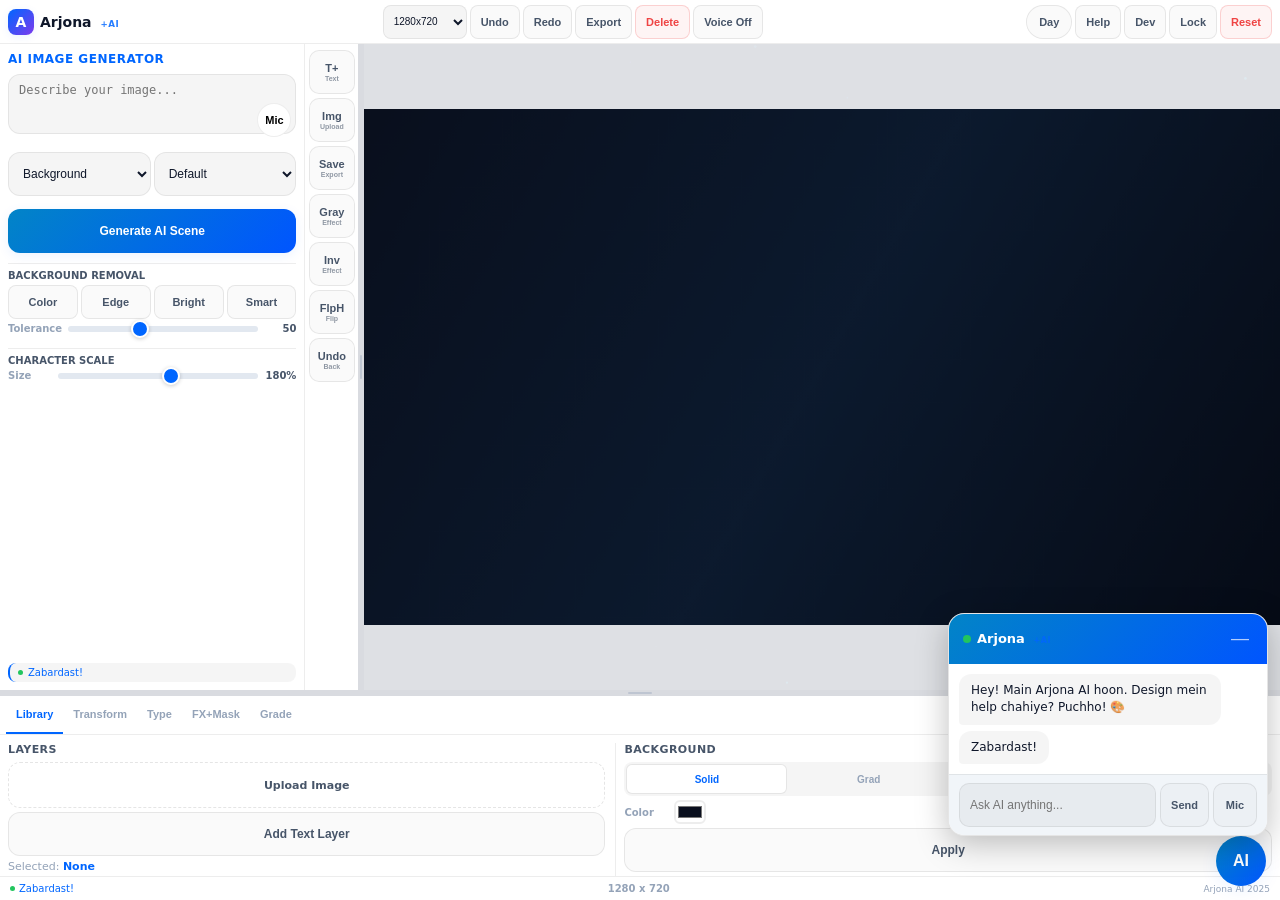
==== commit 645f1581: "Add files via upload" ====
--- a/index.html
+++ b/index.html
@@ -12,15 +12,26 @@
 
     <canvas id="bgCanvas"></canvas>
 
-    <!-- CHARACTER -->
-    <div id="charW" class="charW">
-        <div id="chBub" class="chBub">
-            <span id="moodDot" class="mood-dot"></span>
-            <span id="chI">🤖</span>
-            <span id="chT" class="typewriter"></span>
-        </div>
-        <canvas id="chCv" width="200" height="240"></canvas>
-    </div>
+    <!-- AI CHAT BOX -->
+    <div id="aiChatBox" class="ai-chat-box">
+        <div class="ai-chat-head">
+            <span class="ai-mood-dot"></span>
+            <span class="ai-chat-title">Arjona <span class="ai-tag">+AI</span></span>
+            <button class="ai-chat-close" onclick="toggleAiChat()" title="Minimize chat">—</button>
+        </div>
+        <div id="aiChatBody" class="ai-chat-body">
+            <div class="ai-msg ai-msg-bot">Hey! Main Arjona AI hoon. Design mein help chahiye? Puchho! 🎨</div>
+        </div>
+        <div class="ai-typing" id="aiTyping" style="display:none">Arjona soch raha hai...</div>
+        <div class="ai-chat-input">
+            <input type="text" id="aiChatInput" placeholder="Ask AI anything..."
+                onkeydown="if(event.key==='Enter')sendAiChat()">
+            <button onclick="sendAiChat()" title="Send message">Send</button>
+            <button onclick="startAiVoice()" id="aiVoiceBtn" title="Voice input">Mic</button>
+        </div>
+    </div>
+    <button id="aiChatToggle" class="ai-chat-toggle" onclick="toggleAiChat()" title="Open AI Chat"
+        aria-label="Open AI Chat">AI</button>
 
     <!-- CORNER RESIZE HANDLES -->
     <div id="rhNW" class="corner-handle nw" style="display:none"></div>
@@ -29,67 +40,78 @@
     <div id="rhSE" class="corner-handle se" style="display:none"></div>
 
     <!-- DELETE FLOAT -->
-    <button id="delFloat" class="del-float" style="display:none" onclick="layerOp('del')">🗑 Delete</button>
+    <button id="delFloat" class="del-float" style="display:none" onclick="layerOp('del')"
+        title="Delete selected element">Delete</button>
 
     <!-- SEL BAR -->
     <div id="selBar" class="sel-bar" style="display:none">
-        <button onclick="layerOp('front')" title="Front">⬆</button>
-        <button onclick="layerOp('back')" title="Back">⬇</button>
-        <button onclick="layerOp('dup')" title="Duplicate">📋</button>
+        <button onclick="layerOp('front')" title="Bring to front">Front</button>
+        <button onclick="layerOp('back')" title="Send to back">Back</button>
+        <button onclick="layerOp('dup')" title="Duplicate element">Dup</button>
         <span class="sel-sep"></span>
-        <button onclick="alignEl('l')">⬅</button>
-        <button onclick="alignEl('c')">↔</button>
-        <button onclick="alignEl('r')">➡</button>
-        <button onclick="alignEl('m')">↕</button>
+        <button onclick="alignEl('l')" title="Align left">L</button>
+        <button onclick="alignEl('c')" title="Center horizontal">C</button>
+        <button onclick="alignEl('r')" title="Align right">R</button>
+        <button onclick="alignEl('m')" title="Center vertical">M</button>
     </div>
 
     <!-- HELP MODAL -->
     <div id="helpModal" class="modal-overlay" style="display:none" onclick="if(event.target===this)closeHelp()">
         <div class="modal-box">
             <div class="modal-head">
-                <h2>Arjona <span class="ai-tag">+AI</span> Help</h2><button class="modal-x"
-                    onclick="closeHelp()">✕</button>
+                <h2>Arjona <span class="ai-tag">+AI</span> Help</h2>
+                <button class="modal-x" onclick="closeHelp()" title="Close">X</button>
             </div>
             <div class="modal-body">
                 <div class="help-card">
-                    <h3>🚀 Quick Start</h3>
+                    <h3>Quick Start</h3>
                     <p>Upload image or add text. Use AI Generator for backgrounds. Adjust with sliders. Export as HD
                         PNG.</p>
                 </div>
                 <div class="help-card">
-                    <h3>📁 Layers</h3>
-                    <p>Upload images, add text. Reorder with ⬆⬇. Duplicate 📋. Delete 🗑. Align ⬅↔➡↕.</p>
-                </div>
-                <div class="help-card">
-                    <h3>✏️ Typography</h3>
-                    <p>Edit text, change font, color, spacing, curve. Upload custom .ttf/.otf fonts.</p>
-                </div>
-                <div class="help-card">
-                    <h3>✨ 3D & FX</h3>
-                    <p>Stroke, Glow, 3D Depth, Emboss, Inner Shadow, Reflection. Each has color picker.</p>
-                </div>
-                <div class="help-card">
-                    <h3>🧽 Mask & Erase</h3>
-                    <p>Select mode, Eraser brush, Mask crop. Adjust brush size. Restore erased areas.</p>
-                </div>
-                <div class="help-card">
-                    <h3>🪄 AI Generate</h3>
-                    <p>Describe image in prompt. Choose style preset. Set as Background or Layer.</p>
-                </div>
-                <div class="help-card">
-                    <h3>⌨️ Shortcuts</h3>
-                    <p>Ctrl+Z Undo | Ctrl+Shift+Z Redo | Ctrl+D Duplicate | Del Delete | Arrows Move (Shift+10px) |
-                        Ctrl+S Export | C Talk to AI | V Voice toggle</p>
-                </div>
-                <div class="help-card">
-                    <h3>🔒 Privacy</h3>
-                    <p>All editing happens in your browser. No data is sent to servers except AI image generation
-                        prompts to Pollinations.ai.</p>
-                </div>
-                <div class="help-card">
-                    <h3>📜 Terms</h3>
-                    <p>Free for personal and commercial use. AI-generated images follow Pollinations.ai terms. No
-                        warranty provided.</p>
+                    <h3>Layers</h3>
+                    <p>Upload images, add text layers. Reorder with Front/Back. Duplicate or Delete. Align
+                        Left/Center/Right/Middle.</p>
+                </div>
+                <div class="help-card">
+                    <h3>Typography</h3>
+                    <p>Edit text content, change font family, text color, character spacing, curve bend. Upload custom
+                        TTF/OTF fonts.</p>
+                </div>
+                <div class="help-card">
+                    <h3>3D and FX</h3>
+                    <p>Stroke with custom color, Glow, 3D Depth with color, Inner Shadow, Emboss, Reflection. Each has a
+                        color picker.</p>
+                </div>
+                <div class="help-card">
+                    <h3>Mask and Erase</h3>
+                    <p>Select mode to move elements. Eraser brush to remove parts. Mask crop tool. Adjustable brush
+                        size. Restore erased areas.</p>
+                </div>
+                <div class="help-card">
+                    <h3>AI Generate</h3>
+                    <p>Describe your image in the prompt. Choose a style preset. Generate as Background or as a new
+                        Layer.</p>
+                </div>
+                <div class="help-card">
+                    <h3>AI Chat</h3>
+                    <p>Click the AI button to chat with Arjona AI. Ask design tips, get suggestions, or give voice
+                        commands.</p>
+                </div>
+                <div class="help-card">
+                    <h3>Keyboard Shortcuts</h3>
+                    <p>Ctrl+Z Undo | Ctrl+Shift+Z Redo | Ctrl+D Duplicate | Delete Remove | Arrow keys Move (Shift+Arrow
+                        = 10px) | Ctrl+S Export</p>
+                </div>
+                <div class="help-card">
+                    <h3>Privacy Policy</h3>
+                    <p>All editing happens in your browser. No data is stored on servers. AI image generation uses
+                        Pollinations.ai API. AI chat uses Pollinations text API.</p>
+                </div>
+                <div class="help-card">
+                    <h3>Terms of Use</h3>
+                    <p>Free for personal and commercial use. AI-generated content follows Pollinations.ai terms of
+                        service. No warranty provided.</p>
                 </div>
             </div>
         </div>
@@ -99,38 +121,46 @@
     <div id="devModal" class="modal-overlay" style="display:none" onclick="if(event.target===this)closeDev()">
         <div class="modal-box">
             <div class="modal-head">
-                <h2>⚙️ Dev Options</h2><button class="modal-x" onclick="closeDev()">✕</button>
+                <h2>Dev Options</h2>
+                <button class="modal-x" onclick="closeDev()" title="Close">X</button>
             </div>
             <div class="modal-body">
                 <div class="dev-section">
-                    <h3>🎨 Live Theme Editor</h3>
-                    <div class="dev-row"><label>Accent</label><input type="color" id="devAccent" value="#00f2fe"
+                    <h3>Live Theme Editor</h3>
+                    <div class="dev-row"><label>Accent Color</label><input type="color" id="devAccent" value="#00f2fe"
                             onchange="devSet('--ac',this.value)"></div>
                     <div class="dev-row"><label>Background</label><input type="color" id="devBg" value="#020617"
                             onchange="devSet('--bg',this.value)"></div>
-                    <div class="dev-row"><label>Card</label><input type="color" id="devCard" value="#0a1225"
+                    <div class="dev-row"><label>Card Color</label><input type="color" id="devCard" value="#0a1225"
                             onchange="devSet('--sf',this.value)"></div>
-                    <div class="dev-row"><label>Text</label><input type="color" id="devTx" value="#f1f5f9"
+                    <div class="dev-row"><label>Text Color</label><input type="color" id="devTx" value="#f1f5f9"
                             onchange="devSet('--tx',this.value)"></div>
-                    <div class="dev-row"><label>Radius</label><input type="range" id="devRadius" min="4" max="24"
-                            value="12" oninput="devSet('--r',this.value+'px')"><span id="devRadVal">12px</span></div>
+                    <div class="dev-row"><label>Border Radius</label><input type="range" id="devRadius" min="4" max="24"
+                            value="12"
+                            oninput="devSet('--r',this.value+'px');document.getElementById('devRadVal').innerText=this.value+'px'"><span
+                            id="devRadVal">12px</span></div>
                     <div class="dev-row"><label>Font Size</label><input type="range" id="devFontSz" min="10" max="20"
-                            value="14" oninput="document.documentElement.style.fontSize=this.value+'px'"><span
+                            value="14"
+                            oninput="document.documentElement.style.fontSize=this.value+'px';document.getElementById('devFsVal').innerText=this.value+'px'"><span
                             id="devFsVal">14px</span></div>
                 </div>
                 <div class="dev-section">
-                    <h3>🔧 Actions</h3>
-                    <button class="btn-ghost" onclick="devReset()" style="width:100%;margin-bottom:4px">Reset UI to
-                        Default</button>
-                    <button class="btn-ghost" onclick="devExport()" style="width:100%;margin-bottom:4px">Export Settings
-                        JSON</button>
-                    <button class="btn-ghost" onclick="devImport()" style="width:100%;margin-bottom:4px">Import Settings
-                        JSON</button>
-                    <button class="btn-primary" onclick="unlockPanels()" style="width:100%">🔓 Unlock Panels</button>
-                </div>
-            </div>
-        </div>
-    </div>
+                    <h3>Actions</h3>
+                    <button class="btn btn-ghost" onclick="devReset()" title="Reset all UI customizations"
+                        style="width:100%;margin-bottom:4px">Reset UI to Default</button>
+                    <button class="btn btn-ghost" onclick="devExport()" title="Download settings as JSON"
+                        style="width:100%;margin-bottom:4px">Export Settings JSON</button>
+                    <button class="btn btn-ghost" onclick="devImport()" title="Upload settings JSON file"
+                        style="width:100%;margin-bottom:4px">Import Settings JSON</button>
+                    <button class="btn btn-primary" onclick="unlockPanels()" title="Unlock all panels"
+                        style="width:100%">Unlock Panels</button>
+                </div>
+            </div>
+        </div>
+    </div>
+
+    <!-- LOCK OVERLAY -->
+    <div id="lockOverlay" class="lock-overlay" style="display:none">Panels Locked - Open Dev Options to Unlock</div>
 
     <!-- HEADER -->
     <header class="topbar">
@@ -139,96 +169,101 @@
             <strong class="brand">Arjona <span class="ai-tag">+AI</span></strong>
         </div>
         <div class="tb-c">
-            <select class="tb-sel" onchange="var s=this.value.split('x');setupC(parseInt(s[0]),parseInt(s[1]))">
+            <select class="tb-sel" onchange="var s=this.value.split('x');setupC(parseInt(s[0]),parseInt(s[1]))"
+                title="Canvas size">
                 <option value="1280x720">1280x720</option>
-                <option value="1080x1080">1080²</option>
+                <option value="1080x1080">1080x1080</option>
                 <option value="720x1280">720x1280</option>
-                <option value="1920x1080">FHD</option>
+                <option value="1920x1080">1920x1080</option>
             </select>
-            <button class="btn-ghost btn-sm" onclick="triggerUndo()" title="Undo (Ctrl+Z)">↩️</button>
-            <button class="btn-ghost btn-sm" onclick="triggerRedo()" title="Redo">↪️</button>
-            <button class="btn-ghost btn-sm" onclick="exportHD()" title="Export">💾</button>
-            <button class="btn-danger btn-sm" onclick="layerOp('del')" title="Delete Selected">🗑 Delete</button>
-            <span class="tb-sep"></span>
-            <button class="btn-ghost btn-sm" onclick="talkToAI()" id="talkBtn" title="Talk (C)">🎙️</button>
-            <button class="btn-ghost btn-sm" onclick="toggleVoice()" id="voiceBtn" title="Voice (V)">🔇</button>
-            <div class="char-sz-wrap"><span>🤖</span><input type="range" class="char-sld" min="60" max="300" value="180"
-                    oninput="charSetSize(this.value)"></div>
+            <button class="btn btn-ghost btn-sm" onclick="triggerUndo()" title="Undo last action">Undo</button>
+            <button class="btn btn-ghost btn-sm" onclick="triggerRedo()" title="Redo last action">Redo</button>
+            <button class="btn btn-ghost btn-sm" onclick="exportHD()" title="Export canvas as PNG">Export</button>
+            <button class="btn btn-danger btn-sm" onclick="layerOp('del')"
+                title="Delete selected element">Delete</button>
+            <button class="btn btn-ghost btn-sm" onclick="toggleTTS()" id="ttsBtn" title="Toggle voice output">Voice
+                Off</button>
         </div>
         <div class="tb-r">
-            <button class="theme-toggle" onclick="toggleTheme()" id="themeToggle">🌙 Night</button>
-            <button class="btn-ghost btn-sm" onclick="openHelp()" title="Help">❓</button>
-            <button class="btn-ghost btn-sm" onclick="openDev()" title="Dev Options">⚙️</button>
-            <button class="btn-ghost btn-sm" onclick="togglePanelLock()" id="panelLockBtn"
-                title="Lock Panels">🔒</button>
-            <button class="btn-danger btn-sm" onclick="resetAll()" title="Reset">🧹</button>
+            <button class="theme-toggle" onclick="toggleTheme()" id="themeToggle"
+                title="Switch day/night theme">Night</button>
+            <button class="btn btn-ghost btn-sm" onclick="openHelp()" title="Open help guide">Help</button>
+            <button class="btn btn-ghost btn-sm" onclick="openDev()" title="Open developer options">Dev</button>
+            <button class="btn btn-ghost btn-sm" onclick="togglePanelLock()" id="panelLockBtn"
+                title="Lock/unlock panels">Lock</button>
+            <button class="btn btn-danger btn-sm" onclick="resetAll()" title="Reset entire canvas">Reset</button>
         </div>
     </header>
-
-    <!-- LOCK OVERLAY -->
-    <div id="lockOverlay" class="lock-overlay" style="display:none">🔒 Panels Locked</div>
 
     <!-- MIDDLE -->
     <div class="middle">
         <aside class="left-sb" id="leftSidebar">
             <div class="ai-box" id="controlPanel">
-                <div class="ai-title">🪄 AI Generator</div>
-                <div class="ai-pw"><textarea id="aiPrompt" rows="3" placeholder="Describe image..."
-                        class="inp"></textarea><button class="mic-btn" onclick="doVoice(event)">🎙</button></div>
-                <div class="ai-row"><select id="aiMode" class="inp">
-                        <option value="bg">🖼 Background</option>
-                        <option value="layer">📌 Layer</option>
-                    </select></div>
-                <div class="ai-row"><select id="aiStyle" class="inp">
+                <div class="ai-title">AI Image Generator</div>
+                <div class="ai-pw">
+                    <textarea id="aiPrompt" rows="2" placeholder="Describe your image..." class="inp"></textarea>
+                    <button class="mic-btn" onclick="doVoice(event)" title="Voice input for prompt">Mic</button>
+                </div>
+                <div class="ai-opts">
+                    <select id="aiMode" class="inp" title="Generate mode">
+                        <option value="bg">Background</option>
+                        <option value="layer">New Layer</option>
+                    </select>
+                    <select id="aiStyle" class="inp" title="Style preset">
                         <option value="">Default</option>
-                        <option value=", photorealistic, 8k">📸 Photo</option>
-                        <option value=", cinematic lighting">🎬 Cinema</option>
-                        <option value=", digital art">🎨 Art</option>
-                        <option value=", anime style">🎌 Anime</option>
-                        <option value=", 3d render">🧊 3D</option>
-                    </select></div>
-                <button class="btn-primary" onclick="generateAI()" style="width:100%"><span class="shine"></span>⚡
-                    Generate</button>
+                        <option value=", photorealistic, 8k">Photo HD</option>
+                        <option value=", cinematic lighting">Cinematic</option>
+                        <option value=", digital art">Digital Art</option>
+                        <option value=", anime style">Anime</option>
+                        <option value=", 3d render">3D Render</option>
+                    </select>
+                </div>
+                <button class="btn btn-primary" onclick="generateAI()" title="Generate AI image"
+                    style="width:100%">Generate AI Scene</button>
+
                 <div class="ai-section">
-                    <div class="ai-sub">AI BG Removal</div>
-                    <div class="ai-tools"><button class="btn-ghost-sm" onclick="bgRemove('color')">🎨</button><button
-                            class="btn-ghost-sm" onclick="bgRemove('edge')">✂</button><button class="btn-ghost-sm"
-                            onclick="bgRemove('bright')">💡</button><button class="btn-ghost-sm"
-                            onclick="bgRemove('smart')">🧠</button></div>
-                    <div class="sld"><label>Tol</label><input type="range" id="sl-tol" min="10" max="120" value="50"
-                            oninput="document.getElementById('v-tol').innerText=this.value"><span id="v-tol">50</span>
-                    </div>
-                </div>
-                <div class="ai-section">
-                    <div class="ai-sub">AI Command</div>
-                    <input type="text" id="aiCmd" placeholder="blur, gray, pixel..." class="inp"
-                        onkeydown="if(event.key==='Enter')execAiCmd()">
-                    <button class="btn-ghost" onclick="analyzeCanvas()" style="width:100%;margin-top:3px">🧠
-                        Analyze</button>
-                    <div id="aiSug" class="ai-sug"></div>
-                </div>
+                    <div class="ai-sub">Background Removal</div>
+                    <div class="ai-tools">
+                        <button class="btn btn-ghost btn-sm" onclick="bgRemove('color')"
+                            title="Remove background by color sampling">Color</button>
+                        <button class="btn btn-ghost btn-sm" onclick="bgRemove('edge')"
+                            title="Remove background by edge detection">Edge</button>
+                        <button class="btn btn-ghost btn-sm" onclick="bgRemove('bright')"
+                            title="Remove background by brightness">Bright</button>
+                        <button class="btn btn-ghost btn-sm" onclick="bgRemove('smart')"
+                            title="Smart AI background removal">Smart</button>
+                    </div>
+                    <div class="sld"><label>Tolerance</label><input type="range" id="sl-tol" min="10" max="120"
+                            value="50" oninput="document.getElementById('v-tol').innerText=this.value"><span
+                            id="v-tol">50</span></div>
+                </div>
+
                 <div class="ai-section">
                     <div class="ai-sub">Character Scale</div>
                     <div class="sld"><label>Size</label><input type="range" id="sl-char" min="20" max="300" value="180"
                             oninput="charSetSize(this.value)"><span id="v-char">180%</span></div>
                 </div>
+
                 <div class="log-bar"><span class="log-dot"></span>
                     <p id="logTxt">Ready</p>
                 </div>
             </div>
             <div class="dots-col">
-                <button class="dot-btn" onclick="addText()" title="Add text"><span>T+</span><small>Text</small></button>
+                <button class="dot-btn" onclick="addText()"
+                    title="Add new text layer"><span>T+</span><small>Text</small></button>
                 <button class="dot-btn" onclick="document.getElementById('qImg').click()"
-                    title="Upload"><span>🖼</span><small>Image</small></button>
+                    title="Upload image file"><span>Img</span><small>Upload</small></button>
                 <input type="file" id="qImg" accept="image/*" style="display:none" onchange="addImg(event)">
-                <button class="dot-btn" onclick="exportHD()" title="Export"><span>💾</span><small>Save</small></button>
+                <button class="dot-btn" onclick="exportHD()"
+                    title="Export as PNG"><span>Save</span><small>Export</small></button>
                 <button class="dot-btn" onclick="grayscale()"
-                    title="Grayscale"><span>⬜</span><small>Gray</small></button>
+                    title="Convert to grayscale"><span>Gray</span><small>Effect</small></button>
                 <button class="dot-btn" onclick="invertColors()"
-                    title="Invert"><span>🔄</span><small>Inv</small></button>
-                <button class="dot-btn" onclick="flipH()" title="FlipH"><span>↔</span><small>FlipH</small></button>
-                <button class="dot-btn" onclick="flipV()" title="FlipV"><span>↕</span><small>FlipV</small></button>
-                <button class="dot-btn" onclick="triggerUndo()" title="Undo"><span>↩</span><small>Undo</small></button>
+                    title="Invert all colors"><span>Inv</span><small>Effect</small></button>
+                <button class="dot-btn" onclick="flipH()"
+                    title="Flip canvas horizontally"><span>FlpH</span><small>Flip</small></button>
+                <button class="dot-btn" onclick="triggerUndo()"
+                    title="Undo last action"><span>Undo</span><small>Back</small></button>
             </div>
         </aside>
         <div class="resize-handle resize-h" id="resizeLeft"></div>
@@ -237,7 +272,7 @@
                 <canvas id="mainCanvas"></canvas>
                 <div id="loader" class="ldr" style="display:none">
                     <div class="spin"></div>
-                    <p id="ldrMsg">...</p>
+                    <p id="ldrMsg">Processing...</p>
                 </div>
             </div>
         </main>
@@ -248,74 +283,90 @@
     <!-- BOTTOM PANEL -->
     <div class="bottom-panel" id="bottomPanel">
         <div class="bp-tabs">
-            <button class="bp-tab active" data-p="bpLib" onclick="bpTab(this)">📁 Library</button>
-            <button class="bp-tab" data-p="bpTrans" onclick="bpTab(this)">📏 Transform</button>
-            <button class="bp-tab" data-p="bpText" onclick="bpTab(this)">✏ Type</button>
-            <button class="bp-tab" data-p="bpFxMask" onclick="bpTab(this)">✨ FX+Mask</button>
-            <button class="bp-tab" data-p="bpGrade" onclick="bpTab(this)">🎬 Grade</button>
+            <button class="bp-tab active" data-p="bpLib" onclick="bpTab(this)"
+                title="Layer and background controls">Library</button>
+            <button class="bp-tab" data-p="bpTrans" onclick="bpTab(this)"
+                title="Scale, rotate, opacity">Transform</button>
+            <button class="bp-tab" data-p="bpText" onclick="bpTab(this)" title="Text editing and fonts">Type</button>
+            <button class="bp-tab" data-p="bpFxMask" onclick="bpTab(this)"
+                title="Effects and mask tools">FX+Mask</button>
+            <button class="bp-tab" data-p="bpGrade" onclick="bpTab(this)"
+                title="Color grading and pixel effects">Grade</button>
         </div>
         <div class="bp-body">
             <!-- LIBRARY -->
             <div class="bp-pan active" id="bpLib">
                 <div class="bp-col">
                     <div class="bp-h">Layers</div>
-                    <div class="upz"><input type="file" accept="image/*" onchange="addImg(event)"><span>➕ Upload</span>
-                    </div>
-                    <button class="btn-ghost" onclick="addText()" style="width:100%">T+ Text</button>
-                    <div class="sel-info">Sel: <b id="selLbl">None</b></div>
-                    <div class="act-row"><button onclick="layerOp('front')">⬆</button><button
-                            onclick="layerOp('back')">⬇</button><button onclick="layerOp('dup')">📋</button><button
-                            class="act-d" onclick="layerOp('del')">🗑</button></div>
-                    <div class="act-row"><button onclick="alignEl('l')">⬅</button><button
-                            onclick="alignEl('c')">↔</button><button onclick="alignEl('r')">➡</button><button
-                            onclick="alignEl('m')">↕</button></div>
+                    <div class="upz"><input type="file" accept="image/*" onchange="addImg(event)"><span>Upload
+                            Image</span></div>
+                    <button class="btn btn-ghost" onclick="addText()" title="Add new text layer" style="width:100%">Add
+                        Text Layer</button>
+                    <div class="sel-info">Selected: <b id="selLbl">None</b></div>
+                    <div class="act-row">
+                        <button onclick="layerOp('front')" title="Bring to front">Front</button>
+                        <button onclick="layerOp('back')" title="Send to back">Back</button>
+                        <button onclick="layerOp('dup')" title="Duplicate element">Dup</button>
+                        <button class="act-d" onclick="layerOp('del')" title="Delete element">Del</button>
+                    </div>
+                    <div class="act-row">
+                        <button onclick="alignEl('l')" title="Align left">Left</button>
+                        <button onclick="alignEl('c')" title="Center horizontal">Center</button>
+                        <button onclick="alignEl('r')" title="Align right">Right</button>
+                        <button onclick="alignEl('m')" title="Center vertical">Middle</button>
+                    </div>
                 </div>
                 <div class="bp-col">
                     <div class="bp-h">Background</div>
-                    <div class="bg-tabs" id="bgTB"><button class="bgt active" data-p="bgS"
-                            onclick="bgT(this)">Sol</button><button class="bgt" data-p="bgG"
-                            onclick="bgT(this)">Grd</button><button class="bgt" data-p="bgPt"
-                            onclick="bgT(this)">Pat</button><button class="bgt" data-p="bgPr"
-                            onclick="bgT(this)">Pre</button></div>
+                    <div class="bg-tabs" id="bgTB">
+                        <button class="bgt active" data-p="bgS" onclick="bgT(this)" title="Solid color">Solid</button>
+                        <button class="bgt" data-p="bgG" onclick="bgT(this)" title="Gradient">Grad</button>
+                        <button class="bgt" data-p="bgPt" onclick="bgT(this)" title="Pattern">Pat</button>
+                        <button class="bgt" data-p="bgPr" onclick="bgT(this)" title="Preset colors">Pre</button>
+                    </div>
                     <div id="bgPans">
                         <div class="bgp active" id="bgS">
-                            <div class="cr"><label>Col</label><input type="color" id="bgSC" value="#0a0f1e"></div>
-                            <button class="btn-ghost" onclick="setBg('solid')" style="width:100%">Apply</button>
+                            <div class="cr"><label>Color</label><input type="color" id="bgSC" value="#0a0f1e"></div>
+                            <button class="btn btn-ghost" onclick="setBg('solid')" title="Apply solid color"
+                                style="width:100%">Apply</button>
                         </div>
                         <div class="bgp" id="bgG">
-                            <div class="cr"><label>C1</label><input type="color" id="bgG1" value="#00f2fe"></div>
-                            <div class="cr"><label>C2</label><input type="color" id="bgG2" value="#7928ca"></div><select
+                            <div class="cr"><label>From</label><input type="color" id="bgG1" value="#00f2fe"></div>
+                            <div class="cr"><label>To</label><input type="color" id="bgG2" value="#7928ca"></div><select
                                 id="bgGD" class="inp">
-                                <option value="tb">↓</option>
-                                <option value="lr">→</option>
-                                <option value="diag">↘</option>
-                                <option value="rad">◎</option>
-                            </select><button class="btn-ghost" onclick="setBg('grad')"
-                                style="width:100%;margin-top:3px">Apply</button>
+                                <option value="tb">Vertical</option>
+                                <option value="lr">Horizontal</option>
+                                <option value="diag">Diagonal</option>
+                                <option value="rad">Radial</option>
+                            </select><button class="btn btn-ghost" onclick="setBg('grad')" title="Apply gradient"
+                                style="width:100%">Apply</button>
                         </div>
                         <div class="bgp" id="bgPt">
-                            <div class="pat-row"><button onclick="setBg('pat','dots')">⚫</button><button
-                                    onclick="setBg('pat','grid')">⊞</button><button
-                                    onclick="setBg('pat','stripe')">≡</button><button
-                                    onclick="setBg('pat','check')">⬛</button><button
-                                    onclick="setBg('pat','diamond')">◆</button><button
-                                    onclick="setBg('pat','zigzag')">〰</button></div>
-                            <div class="cr"><label>Ln</label><input type="color" id="bgPC" value="#00f2fe"></div>
-                            <div class="cr"><label>Bg</label><input type="color" id="bgPB" value="#0a0f1e"></div>
+                            <div class="pat-row"><button onclick="setBg('pat','dots')"
+                                    title="Dots pattern">Dots</button><button onclick="setBg('pat','grid')"
+                                    title="Grid pattern">Grid</button><button onclick="setBg('pat','stripe')"
+                                    title="Stripe pattern">Str</button><button onclick="setBg('pat','check')"
+                                    title="Checker pattern">Chk</button><button onclick="setBg('pat','diamond')"
+                                    title="Diamond pattern">Dia</button><button onclick="setBg('pat','zigzag')"
+                                    title="Zigzag pattern">Zig</button></div>
+                            <div class="cr"><label>Line</label><input type="color" id="bgPC" value="#00f2fe"></div>
+                            <div class="cr"><label>Base</label><input type="color" id="bgPB" value="#0a0f1e"></div>
                         </div>
                         <div class="bgp" id="bgPr">
                             <div class="sw-grid"><button class="sw"
                                     style="background:linear-gradient(135deg,#667eea,#764ba2)"
-                                    onclick="preBg('#667eea','#764ba2')"></button><button class="sw"
-                                    style="background:linear-gradient(135deg,#4facfe,#00f2fe)"
-                                    onclick="preBg('#4facfe','#00f2fe')"></button><button class="sw"
-                                    style="background:linear-gradient(135deg,#43e97b,#38f9d7)"
-                                    onclick="preBg('#43e97b','#38f9d7')"></button><button class="sw"
-                                    style="background:linear-gradient(135deg,#fa709a,#fee140)"
-                                    onclick="preBg('#fa709a','#fee140')"></button><button class="sw"
-                                    style="background:#000" onclick="preBg('#000','#000')"></button><button class="sw"
-                                    style="background:#fff" onclick="preBg('#fff','#fff')"></button></div><button
-                                class="btn-danger btn-sm" onclick="clearBg()" style="width:100%">✕ Reset</button>
+                                    onclick="preBg('#667eea','#764ba2')" title="Purple gradient"></button><button
+                                    class="sw" style="background:linear-gradient(135deg,#4facfe,#00f2fe)"
+                                    onclick="preBg('#4facfe','#00f2fe')" title="Cyan gradient"></button><button
+                                    class="sw" style="background:linear-gradient(135deg,#43e97b,#38f9d7)"
+                                    onclick="preBg('#43e97b','#38f9d7')" title="Green gradient"></button><button
+                                    class="sw" style="background:linear-gradient(135deg,#fa709a,#fee140)"
+                                    onclick="preBg('#fa709a','#fee140')" title="Pink gradient"></button><button
+                                    class="sw" style="background:#000" onclick="preBg('#000','#000')"
+                                    title="Black"></button><button class="sw" style="background:#fff"
+                                    onclick="preBg('#fff','#fff')" title="White"></button></div><button
+                                class="btn btn-danger btn-sm" onclick="clearBg()" title="Reset to default background"
+                                style="width:100%">Reset Background</button>
                         </div>
                     </div>
                 </div>
@@ -328,7 +379,7 @@
                     <div class="sld"><label>Scale</label><input type="range" id="sl-sc" min="10" max="300" value="100"
                             oninput="setProp('scale',this.value)"><span id="v-sc">100%</span></div>
                     <div class="sld"><label>Rotate</label><input type="range" id="sl-rt" min="0" max="360" value="0"
-                            oninput="setProp('rotate',this.value)"><span id="v-rt">0°</span></div>
+                            oninput="setProp('rotate',this.value)"><span id="v-rt">0 deg</span></div>
                     <div class="sld"><label>Opacity</label><input type="range" id="sl-op" min="0" max="100" value="100"
                             oninput="setProp('opacity',this.value)"><span id="v-op">100%</span></div>
                 </div>
@@ -338,131 +389,138 @@
             <div class="bp-pan" id="bpText">
                 <div class="bp-col">
                     <div class="bp-h">Typography</div>
-                    <input type="text" id="txtIn" placeholder="Edit text..." oninput="setTxt(this.value)" class="inp">
-                    <div class="cr"><label>Color</label><input type="color" id="txtCol" value="#00f2fe"
+                    <input type="text" id="txtIn" placeholder="Edit text content..." oninput="setTxt(this.value)"
+                        class="inp">
+                    <div class="cr"><label>Text Color</label><input type="color" id="txtCol" value="#00f2fe"
                             onchange="setProp('color',this.value)"></div>
-                    <select id="fontSel" onchange="setProp('font',this.value)" class="inp">
+                    <select id="fontSel" onchange="setProp('font',this.value)" class="inp" title="Font family">
                         <option value="Arial">Arial</option>
                         <option value="Impact">Impact</option>
                         <option value="Georgia">Georgia</option>
                         <option value="Verdana">Verdana</option>
-                        <option value="Courier New">Courier</option>
-                        <option value="Times New Roman">Times</option>
+                        <option value="Courier New">Courier New</option>
+                        <option value="Times New Roman">Times New Roman</option>
                     </select>
                     <div class="upz sm"><input type="file" accept=".ttf,.otf,.woff,.woff2"
-                            onchange="upFont(event)"><span>📂 Font</span></div>
+                            onchange="upFont(event)"><span>Upload Custom Font</span></div>
                 </div>
                 <div class="bp-col">
                     <div class="bp-h">Spacing</div>
-                    <div class="sld"><label>Space</label><input type="range" id="sl-sp" min="-5" max="30" value="0"
+                    <div class="sld"><label>Spacing</label><input type="range" id="sl-sp" min="-5" max="30" value="0"
                             oninput="setProp('charSpacing',this.value)"><span id="v-sp">0px</span></div>
                     <div class="sld"><label>Curve</label><input type="range" id="sl-cu" min="-180" max="180" value="0"
-                            oninput="setProp('curve',this.value)"><span id="v-cu">0°</span></div>
-                </div>
-            </div>
-
-            <!-- FX + MASK with color pickers + brightness sliders -->
+                            oninput="setProp('curve',this.value)"><span id="v-cu">0 deg</span></div>
+                </div>
+            </div>
+
+            <!-- FX + MASK -->
             <div class="bp-pan" id="bpFxMask">
                 <div class="bp-col">
-                    <div class="bp-h">Text FX</div>
+                    <div class="bp-h">Text Effects</div>
                     <div class="fx-row"><input type="color" id="c-stroke" value="#000000"
-                            onchange="setProp('strokeColor',this.value)">
+                            onchange="setProp('strokeColor',this.value)" title="Stroke color">
                         <div class="sld"><label>Stroke</label><input type="range" id="sl-st" min="0" max="15" value="2"
                                 oninput="setProp('stroke',this.value)"><span id="v-st">2px</span></div>
                     </div>
                     <div class="fx-row"><input type="color" id="c-glow" value="#00f2fe"
-                            onchange="setProp('glowColor',this.value)">
+                            onchange="setProp('glowColor',this.value)" title="Glow color">
                         <div class="sld"><label>Glow</label><input type="range" id="sl-gw" min="0" max="40" value="8"
                                 oninput="setProp('glow',this.value)"><span id="v-gw">8px</span></div>
                     </div>
                     <div class="fx-row"><input type="color" id="c-3d" value="#1e293b"
-                            onchange="setProp('threeDColor',this.value)">
-                        <div class="sld"><label>3D</label><input type="range" id="sl-3d" min="0" max="25" value="0"
-                                oninput="setProp('threeDDepth',this.value)"><span id="v-3d">0px</span></div>
+                            onchange="setProp('threeDColor',this.value)" title="3D depth color">
+                        <div class="sld"><label>3D Depth</label><input type="range" id="sl-3d" min="0" max="25"
+                                value="0" oninput="setProp('threeDDepth',this.value)"><span id="v-3d">0px</span></div>
                     </div>
                     <div class="fx-row"><input type="color" id="c-is" value="#000000"
-                            onchange="setProp('innerShadowColor',this.value)">
-                        <div class="sld"><label>InShd</label><input type="range" id="sl-is" min="0" max="20" value="0"
-                                oninput="setProp('innerShadow',this.value)"><span id="v-is">0px</span></div>
+                            onchange="setProp('innerShadowColor',this.value)" title="Inner shadow color">
+                        <div class="sld"><label>Inner Shadow</label><input type="range" id="sl-is" min="0" max="20"
+                                value="0" oninput="setProp('innerShadow',this.value)"><span id="v-is">0px</span></div>
                     </div>
                     <div class="fx-row"><input type="color" id="c-em" value="#ffffff"
-                            onchange="setProp('embossColor',this.value)">
-                        <div class="sld"><label>Embs</label><input type="range" id="sl-em" min="0" max="10" value="0"
+                            onchange="setProp('embossColor',this.value)" title="Emboss highlight color">
+                        <div class="sld"><label>Emboss</label><input type="range" id="sl-em" min="0" max="10" value="0"
                                 oninput="setProp('emboss',this.value)"><span id="v-em">0px</span></div>
                     </div>
-                    <div class="fx-row"><input type="color" id="c-3ds" value="#000000"
-                            onchange="setProp('threeDShadowColor',this.value)">
-                        <div class="sld"><label>3DSh</label><input type="range" id="sl-3s" min="0" max="30" value="0"
-                                oninput="setProp('threeDShadow',this.value)"><span id="v-3s">0px</span></div>
-                    </div>
-                    <div class="sld"><label>Refl</label><input type="range" id="sl-rf" min="0" max="80" value="0"
+                    <div class="sld"><label>Reflect</label><input type="range" id="sl-rf" min="0" max="80" value="0"
                             oninput="setProp('reflection',this.value)"><span id="v-rf">0%</span></div>
                 </div>
                 <div class="bp-col">
-                    <div class="bp-h">Mask & Erase</div>
-                    <div class="mode-row"><button class="mode-btn active"
-                            onclick="setMode('select',this)">👉</button><button class="mode-btn"
-                            onclick="setMode('eraser',this)">🧽</button><button class="mode-btn"
-                            onclick="setMode('mask',this)">✂</button></div>
+                    <div class="bp-h">Mask and Erase</div>
+                    <div class="mode-row">
+                        <button class="mode-btn active" onclick="setMode('select',this)"
+                            title="Select and move elements">Select</button>
+                        <button class="mode-btn" onclick="setMode('eraser',this)"
+                            title="Eraser brush tool">Erase</button>
+                        <button class="mode-btn" onclick="setMode('mask',this)" title="Mask crop tool">Mask</button>
+                    </div>
                     <div class="sld"><label>Brush</label><input type="range" id="sl-br" min="5" max="100" value="25"
                             oninput="bSz=parseInt(this.value);document.getElementById('v-br').innerText=this.value+'px'"><span
                             id="v-br">25px</span></div>
-                    <button class="btn-ghost" onclick="restMask()" style="width:100%">🔄 Restore</button>
+                    <button class="btn btn-ghost" onclick="restMask()" title="Restore all erased areas"
+                        style="width:100%">Restore Erased</button>
                 </div>
             </div>
 
             <!-- GRADE -->
             <div class="bp-pan" id="bpGrade">
                 <div class="bp-col">
-                    <div class="bp-h">Grade</div>
-                    <div class="sld"><label>Brt</label><input type="range" id="sg-br" min="-100" max="100" value="0"
+                    <div class="bp-h">Color Grading</div>
+                    <div class="sld"><label>Bright</label><input type="range" id="sg-br" min="-100" max="100" value="0"
                             oninput="liveG()"><span id="vg-br">0</span></div>
-                    <div class="sld"><label>Ctr</label><input type="range" id="sg-ct" min="-100" max="100" value="0"
-                            oninput="liveG()"><span id="vg-ct">0</span></div>
-                    <div class="sld"><label>Sat</label><input type="range" id="sg-sa" min="-100" max="100" value="0"
-                            oninput="liveG()"><span id="vg-sa">0</span></div>
-                    <div class="sld"><label>Tmp</label><input type="range" id="sg-te" min="-50" max="50" value="0"
+                    <div class="sld"><label>Contrast</label><input type="range" id="sg-ct" min="-100" max="100"
+                            value="0" oninput="liveG()"><span id="vg-ct">0</span></div>
+                    <div class="sld"><label>Saturate</label><input type="range" id="sg-sa" min="-100" max="100"
+                            value="0" oninput="liveG()"><span id="vg-sa">0</span></div>
+                    <div class="sld"><label>Temp</label><input type="range" id="sg-te" min="-50" max="50" value="0"
                             oninput="liveG()"><span id="vg-te">0</span></div>
-                    <div class="sld"><label>Vig</label><input type="range" id="sg-vi" min="0" max="100" value="0"
+                    <div class="sld"><label>Vignette</label><input type="range" id="sg-vi" min="0" max="100" value="0"
                             oninput="liveG()"><span id="vg-vi">0</span></div>
-                    <div class="sld"><label>Grn</label><input type="range" id="sg-gr" min="0" max="50" value="0"
+                    <div class="sld"><label>Grain</label><input type="range" id="sg-gr" min="0" max="50" value="0"
                             oninput="liveG()"><span id="vg-gr">0</span></div>
-                    <div class="grade-actions"><button class="btn-primary" onclick="applyGrade()" style="flex:1">✅
-                            Apply</button><button class="btn-danger btn-sm" onclick="resetGrade()" style="flex:1">✕
-                            Reset</button></div>
+                    <div class="grade-actions">
+                        <button class="btn btn-primary" onclick="applyGrade()" title="Apply color grading to canvas"
+                            style="flex:1">Apply Grade</button>
+                        <button class="btn btn-danger btn-sm" onclick="resetGrade()" title="Reset all grading sliders"
+                            style="flex:1">Reset</button>
+                    </div>
                 </div>
                 <div class="bp-col">
                     <div class="bp-h">Presets</div>
-                    <div class="gp-grid"><button class="gp" onclick="gradeP('cinematic')">🎬</button><button class="gp"
-                            onclick="gradeP('vintage')">📷</button><button class="gp"
-                            onclick="gradeP('warm')">🌅</button><button class="gp"
-                            onclick="gradeP('cool')">❄</button><button class="gp"
-                            onclick="gradeP('noir')">🖤</button><button class="gp"
-                            onclick="gradeP('neon')">💜</button><button class="gp"
-                            onclick="gradeP('sepia')">🟤</button><button class="gp"
-                            onclick="gradeP('golden')">✨</button><button class="gp" onclick="gradeP('hdr')">📸</button>
-                    </div>
-                </div>
-                <div class="bp-col">
-                    <div class="bp-h">PixArt</div>
-                    <div class="px-grid"><button class="px-btn" onclick="pixelate(10)">⬛Pix</button><button
-                            class="px-btn" onclick="applyBlur(4)">🌫Blur</button><button class="px-btn"
-                            onclick="applySharpen()">🔪Shrp</button><button class="px-btn"
-                            onclick="grayscale()">⬜Gray</button><button class="px-btn"
-                            onclick="posterize(4)">🎭Post</button><button class="px-btn"
-                            onclick="edgeDetect()">📐Edge</button><button class="px-btn"
-                            onclick="applyNoise(25)">📡Nois</button><button class="px-btn"
-                            onclick="invertColors()">🔄Inv</button></div>
-                </div>
-            </div>
-        </div>
-    </div>
-
+                    <div class="gp-grid">
+                        <button class="gp" onclick="gradeP('cinematic')" title="Cinematic color grade">Cinema</button>
+                        <button class="gp" onclick="gradeP('vintage')" title="Vintage look">Vintage</button>
+                        <button class="gp" onclick="gradeP('warm')" title="Warm tones">Warm</button>
+                        <button class="gp" onclick="gradeP('cool')" title="Cool blue tones">Cool</button>
+                        <button class="gp" onclick="gradeP('noir')" title="Black and white noir">Noir</button>
+                        <button class="gp" onclick="gradeP('neon')" title="Neon vibrant">Neon</button>
+                        <button class="gp" onclick="gradeP('sepia')" title="Sepia tone">Sepia</button>
+                        <button class="gp" onclick="gradeP('golden')" title="Golden hour">Golden</button>
+                        <button class="gp" onclick="gradeP('hdr')" title="HDR bold look">HDR</button>
+                    </div>
+                </div>
+                <div class="bp-col">
+                    <div class="bp-h">Pixel Effects</div>
+                    <div class="px-grid">
+                        <button class="px-btn" onclick="pixelate(10)" title="Pixelate image">Pixel</button>
+                        <button class="px-btn" onclick="applyBlur(4)" title="Apply blur effect">Blur</button>
+                        <button class="px-btn" onclick="applySharpen()" title="Sharpen edges">Sharp</button>
+                        <button class="px-btn" onclick="grayscale()" title="Convert to grayscale">Gray</button>
+                        <button class="px-btn" onclick="posterize(4)" title="Posterize colors">Poster</button>
+                        <button class="px-btn" onclick="edgeDetect()" title="Detect edges">Edge</button>
+                        <button class="px-btn" onclick="applyNoise(25)" title="Add noise grain">Noise</button>
+                        <button class="px-btn" onclick="invertColors()" title="Invert all colors">Invert</button>
+                    </div>
+                </div>
+            </div>
+        </div>
+    </div>
+
+    <!-- STATUS BAR -->
     <div class="statusbar">
         <div class="st-l"><span class="st-dot"></span><span id="logTxt2" class="st-log">Ready</span></div>
-        <div class="st-c"><span id="cvInfo">1280x720</span></div>
-        <div class="st-r"><span>Arjona AI 2025</span><a href="mailto:hello@arjona.ai">📧</a><a href="#">𝕏</a><a
-                href="#">📸</a></div>
+        <div class="st-c"><span id="cvInfo">1280 x 720</span></div>
+        <div class="st-r"><span>Arjona AI 2025</span></div>
     </div>
 
     <script src="script.js"></script>
--- a/style.css
+++ b/style.css
@@ -1,10 +1,8 @@
 /* ============================================
    ARJONA +AI STUDIO — COMPLETE CSS
-   THEME SYSTEM + BUTTONS + FX COLORS
-   + CORNER HANDLES + MODALS + PANEL LOCK
+   ALL 41 FIXES — THEME + MOBILE + CHAT
    ============================================ */
 
-/* ===== THEME VARIABLES ===== */
 :root {
     --r: 12px;
 }
@@ -67,13 +65,12 @@
     --modal-bg: rgba(0, 0, 0, .4);
 }
 
-/* ===== RESET ===== */
 *,
 *::before,
 *::after {
     margin: 0;
     padding: 0;
-    box-sizing: border-box;
+    box-sizing: border-box
 }
 
 body {
@@ -81,6 +78,7 @@
     background: var(--bg);
     color: var(--tx);
     height: 100vh;
+    height: 100dvh;
     display: flex;
     flex-direction: column;
     overflow: hidden;
@@ -93,277 +91,89 @@
     width: 100%;
     height: 100%;
     z-index: -1;
-    pointer-events: none;
+    pointer-events: none
 }
 
 [data-theme="light"] #bgCanvas {
-    opacity: .04;
-}
-
-/* ===== AI TAG BRAND ===== */
+    opacity: .04
+}
+
+/* ===== BRAND TAG ===== */
 .ai-tag {
-    font-size: 0.62em;
+    font-size: .62em;
     font-weight: 700;
     vertical-align: baseline;
     opacity: .85;
     letter-spacing: .5px;
     margin-left: 4px;
-    color: var(--ac);
-}
-
-/* ===== RESIZE HANDLES ===== */
-.resize-handle {
-    flex-shrink: 0;
-    z-index: 25;
-    position: relative;
-    transition: background .15s;
-}
-
-.resize-h {
-    width: 6px;
-    cursor: col-resize;
-    background: var(--bd);
-}
-
-.resize-h:hover {
-    background: var(--ac) !important;
-}
-
-.resize-h::before {
-    content: '';
-    position: absolute;
-    top: 0;
-    left: -6px;
-    right: -6px;
-    bottom: 0;
-    z-index: 26;
-    cursor: col-resize;
-}
-
-.resize-h::after {
-    content: '⋮';
-    position: absolute;
-    top: 50%;
-    left: 50%;
-    transform: translate(-50%, -50%);
-    color: var(--tx3);
-    font-size: 10px;
-    pointer-events: none;
-}
-
-.resize-h:hover::after {
-    color: var(--ac);
-}
-
-.resize-v {
-    height: 6px;
-    cursor: row-resize;
-    background: var(--bd);
-}
-
-.resize-v:hover {
-    background: var(--ac) !important;
-}
-
-.resize-v::before {
-    content: '';
-    position: absolute;
-    top: -6px;
-    bottom: -6px;
-    left: 0;
-    right: 0;
-    z-index: 26;
-    cursor: row-resize;
-}
-
-.resize-v::after {
-    content: '⋯';
-    position: absolute;
-    top: 50%;
-    left: 50%;
-    transform: translate(-50%, -50%);
-    color: var(--tx3);
-    font-size: 10px;
-    pointer-events: none;
-}
-
-.resize-v:hover::after {
-    color: var(--ac);
-}
-
-/* ===== CORNER RESIZE HANDLES ===== */
-.corner-handle {
-    position: fixed;
-    width: 10px;
-    height: 10px;
-    background: var(--ac);
-    border: 2px solid var(--sf);
-    border-radius: 2px;
-    z-index: 99997;
-    box-shadow: 0 0 4px rgba(0, 0, 0, .3);
-    transition: transform .1s;
-}
-
-.corner-handle:hover {
-    transform: scale(1.4);
-    background: #fff;
-}
-
-.corner-handle.nw {
-    cursor: nwse-resize;
-}
-
-.corner-handle.ne {
-    cursor: nesw-resize;
-}
-
-.corner-handle.sw {
-    cursor: nesw-resize;
-}
-
-.corner-handle.se {
-    cursor: nwse-resize;
-}
-
-/* ===== CHARACTER ===== */
-.charW {
-    position: fixed;
-    z-index: 99998;
-    cursor: grab;
-    user-select: none;
-    touch-action: none;
-}
-
-.charW:active {
-    cursor: grabbing;
-}
-
-#chCv {
-    display: block;
-    pointer-events: none;
-    width: 140px;
-    height: auto;
-}
-
-.chBub {
-    position: absolute;
-    left: 50%;
-    bottom: calc(100% - 2px);
-    transform: translateX(-50%);
-    white-space: nowrap;
-    font-size: 10px;
-    font-weight: 700;
-    color: var(--tx);
-    pointer-events: none;
-    display: flex;
-    align-items: center;
-    gap: 3px;
-    padding: 4px 10px;
-    background: var(--sf);
-    border-radius: var(--r);
-    border: 1.5px solid var(--bd2);
-    box-shadow: var(--card-shd);
-    backdrop-filter: blur(8px);
-    z-index: 1;
-    max-width: 240px;
-    overflow: hidden;
-    transition: border-color .3s;
-}
-
-.mood-dot {
-    width: 6px;
-    height: 6px;
-    border-radius: 50%;
-    flex-shrink: 0;
-    transition: background .3s;
-}
-
-.mood-happy {
-    border-color: var(--ac);
-}
-
-.mood-happy .mood-dot {
-    background: #00f2fe;
-}
-
-.mood-thinking {
-    border-color: #f59e0b;
-}
-
-.mood-thinking .mood-dot {
-    background: #f59e0b;
-}
-
-.mood-excited {
-    border-color: #f43f5e;
-}
-
-.mood-excited .mood-dot {
-    background: #f43f5e;
-}
-
-.mood-naughty {
-    border-color: #a855f7;
-}
-
-.mood-naughty .mood-dot {
-    background: #a855f7;
-}
-
-.mood-sad {
-    border-color: #6b7280;
-}
-
-.mood-sad .mood-dot {
-    background: #6b7280;
-}
-
-.typewriter {
-    border-right: 2px solid var(--ac);
-    animation: blink-cursor .7s infinite;
-    overflow: hidden;
-}
-
-@keyframes blink-cursor {
-
-    0%,
-    100% {
-        border-color: var(--ac);
-    }
-
-    50% {
-        border-color: transparent;
-    }
+    color: var(--ac)
 }
 
 /* ===== BUTTONS — 3 VARIANTS ===== */
-.btn-primary {
+.btn {
     display: inline-flex;
     align-items: center;
     justify-content: center;
     gap: 4px;
-    padding: 10px 16px;
-    background: linear-gradient(135deg, var(--btn-pri-from), var(--btn-pri-to));
-    color: #fff;
     border: none;
     border-radius: var(--r);
     font-weight: 700;
+    cursor: pointer;
+    transition: transform .15s, box-shadow .15s, filter .15s, background .15s;
+    min-height: 44px;
+    padding: 10px 16px;
     font-size: 12px;
-    cursor: pointer;
+}
+
+.btn:hover {
+    transform: translateY(-2px);
+    filter: brightness(1.06)
+}
+
+.btn:active {
+    transform: translateY(0)
+}
+
+.btn-primary {
+    background: linear-gradient(135deg, var(--btn-pri-from), var(--btn-pri-to));
+    color: #fff;
+    box-shadow: 0 3px 12px var(--glo);
     position: relative;
     overflow: hidden;
-    transition: transform .15s, filter .15s, box-shadow .15s;
-    box-shadow: 0 4px 14px var(--glo);
 }
 
 .btn-primary:hover {
-    transform: translateY(-2px);
-    filter: brightness(1.06);
-    box-shadow: 0 6px 22px var(--glo);
-}
-
-.btn-primary:active {
-    transform: translateY(0);
+    box-shadow: 0 5px 18px var(--glo)
+}
+
+.btn-ghost {
+    background: var(--btn-ghost-bg);
+    border: 1.5px solid var(--btn-ghost-bd);
+    color: var(--tx2);
+}
+
+.btn-ghost:hover {
+    background: var(--btn-ghost-hov);
+    border-color: var(--ac);
+    color: var(--ac)
+}
+
+.btn-danger {
+    background: var(--dn-bg);
+    border: 1.5px solid rgba(239, 68, 68, .2);
+    color: var(--dn);
+}
+
+.btn-danger:hover {
+    background: rgba(239, 68, 68, .15);
+    border-color: var(--dn)
+}
+
+.btn-sm {
+    min-height: 34px;
+    padding: 4px 10px;
+    font-size: 11px;
+    border-radius: 8px
 }
 
 .shine {
@@ -373,137 +183,281 @@
     width: 22px;
     height: 100%;
     background: linear-gradient(90deg, transparent, rgba(255, 255, 255, .2), transparent);
-    animation: sh 2.5s infinite;
+    animation: sh 2.5s infinite
 }
 
 @keyframes sh {
     to {
-        left: calc(100% + 22px);
-    }
-}
-
-.btn-ghost {
-    display: inline-flex;
-    align-items: center;
-    justify-content: center;
-    gap: 3px;
-    padding: 6px 12px;
+        left: calc(100% + 22px)
+    }
+}
+
+/* ===== THEME TOGGLE ===== */
+.theme-toggle {
+    padding: 4px 12px;
+    min-height: 34px;
     background: var(--btn-ghost-bg);
     border: 1.5px solid var(--btn-ghost-bd);
+    border-radius: 20px;
+    cursor: pointer;
     color: var(--tx2);
-    border-radius: var(--r);
-    font-weight: 600;
     font-size: 11px;
-    cursor: pointer;
-    transition: transform .15s, filter .15s, background .15s, border-color .15s, color .15s;
-    box-shadow: 0 1px 3px rgba(0, 0, 0, .04);
-}
-
-.btn-ghost:hover {
-    background: var(--btn-ghost-hov);
+    font-weight: 700;
+    transition: all .2s;
+}
+
+.theme-toggle:hover {
     border-color: var(--ac);
-    color: var(--ac);
-    transform: translateY(-2px);
-    filter: brightness(1.06);
-    box-shadow: 0 3px 10px rgba(0, 0, 0, .06);
-}
-
-.btn-ghost:active {
-    transform: translateY(0);
-}
-
-.btn-ghost-sm {
-    display: inline-flex;
-    align-items: center;
-    justify-content: center;
-    padding: 5px 8px;
+    background: var(--hov)
+}
+
+/* ===== AI CHAT BOX ===== */
+.ai-chat-box {
+    position: fixed;
+    bottom: 64px;
+    right: 12px;
+    width: 320px;
+    max-width: calc(100vw - 24px);
+    max-height: 420px;
+    background: var(--sf);
+    border: 1px solid var(--bd2);
+    border-radius: 16px;
+    box-shadow: 0 8px 32px rgba(0, 0, 0, .25);
+    z-index: 99999;
+    display: flex;
+    flex-direction: column;
+    overflow: hidden;
+    backdrop-filter: blur(12px);
+    transition: transform .25s, opacity .25s;
+}
+
+.ai-chat-box.hidden {
+    transform: translateY(20px) scale(.95);
+    opacity: 0;
+    pointer-events: none
+}
+
+.ai-chat-head {
+    display: flex;
+    align-items: center;
+    gap: 6px;
+    padding: 10px 14px;
+    background: linear-gradient(135deg, var(--btn-pri-from), var(--btn-pri-to));
+    color: #fff;
+    font-size: 13px;
+    font-weight: 800;
+}
+
+.ai-mood-dot {
+    width: 8px;
+    height: 8px;
+    background: #22c55e;
+    border-radius: 50%;
+    flex-shrink: 0;
+    animation: bl 2s infinite
+}
+
+.ai-chat-title {
+    flex: 1
+}
+
+.ai-chat-close {
+    background: none;
+    border: none;
+    color: rgba(255, 255, 255, .7);
+    font-size: 18px;
+    cursor: pointer;
+    padding: 0 4px;
+    min-height: 30px
+}
+
+.ai-chat-close:hover {
+    color: #fff
+}
+
+.ai-chat-body {
+    flex: 1;
+    overflow-y: auto;
+    padding: 10px;
+    display: flex;
+    flex-direction: column;
+    gap: 6px;
+    max-height: 260px;
+    min-height: 80px;
+}
+
+.ai-chat-body::-webkit-scrollbar {
+    width: 3px
+}
+
+.ai-chat-body::-webkit-scrollbar-thumb {
+    background: var(--ac);
+    border-radius: 3px
+}
+
+.ai-msg {
+    padding: 8px 12px;
+    border-radius: 12px;
+    font-size: 12px;
+    line-height: 1.45;
+    max-width: 88%;
+    word-wrap: break-word
+}
+
+.ai-msg-bot {
+    background: var(--inp);
+    color: var(--tx);
+    align-self: flex-start;
+    border-bottom-left-radius: 4px
+}
+
+.ai-msg-user {
+    background: linear-gradient(135deg, var(--btn-pri-from), var(--btn-pri-to));
+    color: #fff;
+    align-self: flex-end;
+    border-bottom-right-radius: 4px
+}
+
+.ai-typing {
+    padding: 4px 14px;
+    font-size: 11px;
+    color: var(--tx3);
+    font-style: italic
+}
+
+.ai-chat-input {
+    display: flex;
+    gap: 4px;
+    padding: 8px 10px;
+    border-top: 1px solid var(--bd);
+    background: var(--sf2);
+}
+
+.ai-chat-input input {
+    flex: 1;
+    background: var(--inp);
+    border: 1px solid var(--bd);
+    color: var(--tx);
+    padding: 8px 10px;
+    border-radius: 10px;
+    font-size: 12px;
+    outline: none;
+    min-height: 44px;
+}
+
+.ai-chat-input input:focus {
+    border-color: var(--ac)
+}
+
+.ai-chat-input button {
     background: var(--btn-ghost-bg);
     border: 1px solid var(--btn-ghost-bd);
     color: var(--tx2);
     border-radius: 10px;
-    font-size: 12px;
-    cursor: pointer;
-    transition: all .15s;
-}
-
-.btn-ghost-sm:hover {
+    padding: 6px 10px;
+    cursor: pointer;
+    font-size: 11px;
+    font-weight: 600;
+    min-height: 44px;
+    min-width: 44px;
+    transition: all .12s;
+}
+
+.ai-chat-input button:hover {
     background: var(--btn-ghost-hov);
-    border-color: var(--ac);
-    color: var(--ac);
-    transform: translateY(-1px);
-}
-
-.btn-danger {
-    display: inline-flex;
+    color: var(--ac)
+}
+
+.ai-chat-toggle {
+    position: fixed;
+    bottom: 14px;
+    right: 14px;
+    width: 50px;
+    height: 50px;
+    border-radius: 50%;
+    background: linear-gradient(135deg, var(--btn-pri-from), var(--btn-pri-to));
+    color: #fff;
+    border: none;
+    font-size: 16px;
+    font-weight: 800;
+    cursor: pointer;
+    z-index: 99998;
+    box-shadow: 0 4px 18px var(--glo);
+    transition: transform .2s, box-shadow .2s;
+    display: flex;
     align-items: center;
     justify-content: center;
-    gap: 3px;
-    padding: 6px 12px;
-    background: var(--dn-bg);
-    border: 1.5px solid rgba(239, 68, 68, .25);
-    color: var(--dn);
-    border-radius: var(--r);
-    font-weight: 700;
-    font-size: 11px;
-    cursor: pointer;
-    transition: transform .15s, filter .15s, background .15s;
-}
-
-.btn-danger:hover {
-    background: rgba(239, 68, 68, .15);
-    border-color: var(--dn);
-    transform: translateY(-2px);
-    box-shadow: 0 3px 12px rgba(239, 68, 68, .15);
-}
-
-.btn-sm {
-    padding: 4px 10px;
-    font-size: 10px;
-}
-
-/* ===== THEME TOGGLE PILL ===== */
-.theme-toggle {
-    display: flex;
-    align-items: center;
-    gap: 4px;
-    padding: 4px 12px;
-    background: var(--btn-ghost-bg);
-    border: 1.5px solid var(--btn-ghost-bd);
-    border-radius: 20px;
-    cursor: pointer;
-    transition: all .25s;
-    color: var(--tx2);
-    font-size: 10px;
-    font-weight: 700;
-}
-
-.theme-toggle:hover {
-    border-color: var(--ac);
-    background: var(--hov);
-    transform: translateY(-1px);
+}
+
+.ai-chat-toggle:hover {
+    transform: scale(1.1);
+    box-shadow: 0 6px 24px var(--glo)
+}
+
+/* ===== CORNER HANDLES ===== */
+.corner-handle {
+    position: fixed;
+    width: 12px;
+    height: 12px;
+    background: var(--ac);
+    border: 2px solid var(--sf);
+    border-radius: 2px;
+    z-index: 99997;
+    box-shadow: 0 0 4px rgba(0, 0, 0, .3);
+    transition: transform .1s;
+}
+
+.corner-handle::before {
+    content: '';
+    position: absolute;
+    top: -16px;
+    left: -16px;
+    right: -16px;
+    bottom: -16px;
+}
+
+.corner-handle:hover {
+    transform: scale(1.4);
+    background: #fff
+}
+
+.corner-handle.nw {
+    cursor: nwse-resize
+}
+
+.corner-handle.ne {
+    cursor: nesw-resize
+}
+
+.corner-handle.sw {
+    cursor: nesw-resize
+}
+
+.corner-handle.se {
+    cursor: nwse-resize
 }
 
 /* ===== DELETE FLOAT ===== */
 .del-float {
     position: fixed;
     z-index: 99999;
-    bottom: 60px;
-    right: 16px;
+    bottom: 70px;
+    right: 72px;
     background: rgba(239, 68, 68, .92);
     color: #fff;
     border: none;
-    padding: 9px 18px;
+    padding: 10px 18px;
     border-radius: 14px;
     font-size: 13px;
     font-weight: 800;
     cursor: pointer;
-    box-shadow: 0 4px 18px rgba(239, 68, 68, .35);
+    box-shadow: 0 4px 16px rgba(239, 68, 68, .3);
+    min-height: 44px;
     transition: all .15s;
 }
 
 .del-float:hover {
-    background: #ef4444;
-    transform: scale(1.05) translateY(-2px);
+    transform: scale(1.05)
 }
 
 /* ===== SEL BAR ===== */
@@ -512,9 +466,9 @@
     z-index: 99999;
     display: flex;
     gap: 2px;
-    padding: 3px 6px;
+    padding: 4px 6px;
     background: var(--sf);
-    border: 1.5px solid var(--bd2);
+    border: 1px solid var(--bd2);
     border-radius: 14px;
     box-shadow: var(--card-shd);
     backdrop-filter: blur(8px);
@@ -524,23 +478,24 @@
     background: transparent;
     border: none;
     color: var(--tx2);
-    padding: 4px 6px;
+    padding: 4px 8px;
     border-radius: 8px;
     cursor: pointer;
-    font-size: 12px;
+    font-size: 11px;
+    font-weight: 600;
+    min-height: 32px;
     transition: all .12s;
 }
 
 .sel-bar button:hover {
     background: var(--hov);
-    color: var(--ac);
-    transform: translateY(-1px);
+    color: var(--ac)
 }
 
 .sel-sep {
     width: 1px;
     background: var(--bd);
-    margin: 2px 1px;
+    margin: 2px 1px
 }
 
 /* ===== MODALS ===== */
@@ -553,18 +508,19 @@
     display: flex;
     align-items: center;
     justify-content: center;
+    padding: 16px;
 }
 
 .modal-box {
     background: var(--sf);
     border: 1px solid var(--bd2);
     border-radius: 16px;
-    width: 90vw;
-    max-width: 560px;
+    width: 100%;
+    max-width: 520px;
     max-height: 80vh;
     display: flex;
     flex-direction: column;
-    box-shadow: 0 16px 48px rgba(0, 0, 0, .3);
+    box-shadow: 0 12px 40px rgba(0, 0, 0, .25);
     overflow: hidden;
 }
 
@@ -578,13 +534,12 @@
 
 .modal-head h2 {
     font-size: 16px;
-    font-weight: 800;
-    color: var(--tx);
+    font-weight: 800
 }
 
 .modal-x {
-    width: 30px;
-    height: 30px;
+    width: 32px;
+    height: 32px;
     border-radius: 50%;
     border: 1px solid var(--bd);
     background: var(--btn-ghost-bg);
@@ -594,19 +549,18 @@
     display: flex;
     align-items: center;
     justify-content: center;
-    transition: all .12s;
+    min-height: 32px;
 }
 
 .modal-x:hover {
     background: rgba(239, 68, 68, .1);
-    border-color: var(--dn);
-    color: var(--dn);
+    color: var(--dn)
 }
 
 .modal-body {
-    padding: 16px 18px;
+    padding: 14px 18px;
     overflow-y: auto;
-    flex: 1;
+    flex: 1
 }
 
 .help-card {
@@ -621,25 +575,24 @@
     font-size: 12px;
     font-weight: 700;
     color: var(--ac);
-    margin-bottom: 4px;
+    margin-bottom: 4px
 }
 
 .help-card p {
     font-size: 11px;
     color: var(--tx2);
-    line-height: 1.5;
-}
-
-/* DEV MODAL */
+    line-height: 1.5
+}
+
 .dev-section {
-    margin-bottom: 12px;
+    margin-bottom: 14px
 }
 
 .dev-section h3 {
-    font-size: 12px;
+    font-size: 13px;
     font-weight: 700;
     color: var(--ac);
-    margin-bottom: 8px;
+    margin-bottom: 8px
 }
 
 .dev-row {
@@ -647,35 +600,37 @@
     align-items: center;
     gap: 8px;
     margin-bottom: 6px;
+    flex-wrap: wrap
 }
 
 .dev-row label {
-    font-size: 10px;
+    font-size: 11px;
     color: var(--tx3);
-    min-width: 60px;
-    font-weight: 600;
+    min-width: 80px;
+    font-weight: 600
 }
 
 .dev-row input[type="color"] {
-    width: 30px;
-    height: 22px;
+    width: 36px;
+    height: 28px;
     border: 2px solid var(--bd);
     border-radius: 6px;
     cursor: pointer;
-    background: transparent;
+    background: transparent
 }
 
 .dev-row input[type="range"] {
     flex: 1;
+    min-width: 80px
 }
 
 .dev-row span {
-    font-size: 10px;
+    font-size: 11px;
     color: var(--tx2);
-    min-width: 30px;
-}
-
-/* ===== LOCK OVERLAY ===== */
+    min-width: 40px
+}
+
+/* ===== LOCK ===== */
 .lock-overlay {
     position: fixed;
     inset: 0;
@@ -685,7 +640,7 @@
     display: flex;
     align-items: center;
     justify-content: center;
-    font-size: 18px;
+    font-size: 16px;
     font-weight: 800;
     color: var(--tx);
     pointer-events: none;
@@ -694,21 +649,22 @@
 body[data-panels-locked="true"] .left-sb,
 body[data-panels-locked="true"] .bottom-panel {
     pointer-events: none;
-    opacity: .5;
-}
-
-/* ===== TOPBAR ===== */
+    opacity: .5
+}
+
+/* ===== HEADER ===== */
 .topbar {
-    height: 42px;
+    height: 44px;
     background: var(--hdr);
     backdrop-filter: blur(16px);
     border-bottom: 1px solid var(--bd);
     display: flex;
     align-items: center;
     justify-content: space-between;
-    padding: 0 10px;
+    padding: 0 8px;
     z-index: 30;
     flex-shrink: 0;
+    gap: 4px;
     transition: background .3s;
 }
 
@@ -716,17 +672,18 @@
     display: flex;
     align-items: center;
     gap: 6px;
+    flex-shrink: 0
 }
 
 .logo {
-    width: 24px;
-    height: 24px;
+    width: 26px;
+    height: 26px;
     border-radius: 8px;
     background: linear-gradient(135deg, var(--ac), var(--ac2));
     display: flex;
     align-items: center;
     justify-content: center;
-    font-size: 12px;
+    font-size: 14px;
     font-weight: 900;
     color: #fff;
     box-shadow: 0 2px 8px var(--glo);
@@ -736,13 +693,16 @@
     font-size: 14px;
     font-weight: 800;
     color: var(--tx);
+    white-space: nowrap
 }
 
 .tb-c {
     display: flex;
     align-items: center;
-    gap: 4px;
-    flex-wrap: wrap;
+    gap: 3px;
+    flex: 1;
+    justify-content: center;
+    flex-wrap: wrap
 }
 
 .tb-sel {
@@ -753,39 +713,21 @@
     border-radius: 8px;
     font-size: 10px;
     outline: none;
-    cursor: pointer;
+    min-height: 34px
 }
 
 .tb-sep {
     width: 1px;
     height: 20px;
     background: var(--bd);
-    margin: 0 3px;
+    margin: 0 2px
 }
 
 .tb-r {
     display: flex;
     align-items: center;
     gap: 3px;
-}
-
-.char-sz-wrap {
-    display: flex;
-    align-items: center;
-    gap: 2px;
-    background: var(--inp);
-    border: 1px solid var(--bd);
-    border-radius: 8px;
-    padding: 2px 6px;
-}
-
-.char-sz-wrap span {
-    font-size: 11px;
-}
-
-.char-sld {
-    width: 50px;
-    height: 3px;
+    flex-shrink: 0
 }
 
 /* ===== MIDDLE ===== */
@@ -793,17 +735,16 @@
     display: flex;
     flex: 1;
     overflow: hidden;
-    min-height: 0;
-}
-
-/* ===== LEFT SIDEBAR — overflow auto, no hide ===== */
+    min-height: 0
+}
+
+/* ===== LEFT SIDEBAR ===== */
 .left-sb {
-    width: 250px;
-    min-width: 120px;
-    max-width: 500px;
+    width: clamp(200px, 28vw, 360px);
+    min-width: 140px;
+    max-width: 400px;
     display: flex;
     flex-shrink: 0;
-    transition: opacity .3s;
 }
 
 .ai-box {
@@ -818,12 +759,12 @@
 }
 
 .ai-box::-webkit-scrollbar {
-    width: 4px;
+    width: 4px
 }
 
 .ai-box::-webkit-scrollbar-thumb {
     background: var(--ac);
-    border-radius: 4px;
+    border-radius: 4px
 }
 
 .ai-title {
@@ -832,44 +773,57 @@
     color: var(--ac);
     text-transform: uppercase;
     letter-spacing: .5px;
-    margin-bottom: 2px;
+    margin-bottom: 2px
 }
 
 .ai-pw {
     position: relative;
-    margin-bottom: 4px;
+    margin-bottom: 4px
 }
 
 .mic-btn {
     position: absolute;
     right: 5px;
     bottom: 5px;
-    width: 22px;
-    height: 22px;
+    width: 34px;
+    height: 34px;
     border-radius: 50%;
     border: 1px solid var(--bd);
     background: var(--sf);
     cursor: pointer;
-    font-size: 12px;
+    font-size: 11px;
+    font-weight: 600;
     display: flex;
     align-items: center;
     justify-content: center;
-    transition: all .12s;
+    min-height: 34px;
 }
 
 .mic-btn:hover {
     border-color: var(--ac);
-    background: var(--hov);
+    background: var(--hov)
+}
+
+.ai-opts {
+    display: flex;
+    gap: 3px;
+    margin-bottom: 3px;
+    flex-wrap: wrap
+}
+
+.ai-opts select {
+    flex: 1;
+    min-width: 80px
 }
 
 .ai-row {
-    margin-bottom: 3px;
+    margin-bottom: 3px
 }
 
 .ai-section {
     border-top: 1px solid var(--bd);
     padding-top: 6px;
-    margin-top: 4px;
+    margin-top: 4px
 }
 
 .ai-sub {
@@ -877,23 +831,14 @@
     font-weight: 700;
     color: var(--tx2);
     text-transform: uppercase;
-    margin-bottom: 4px;
+    margin-bottom: 4px
 }
 
 .ai-tools {
     display: grid;
-    grid-template-columns: repeat(4, 1fr);
+    grid-template-columns: repeat(auto-fit, minmax(60px, 1fr));
     gap: 3px;
-    margin-bottom: 4px;
-}
-
-.ai-sug {
-    font-size: 10px;
-    color: var(--tx2);
-    line-height: 1.5;
-    max-height: 60px;
-    overflow-y: auto;
-    margin: 3px 0;
+    margin-bottom: 4px
 }
 
 .log-bar {
@@ -913,18 +858,18 @@
     background: #22c55e;
     border-radius: 50%;
     animation: bl 2s infinite;
-    flex-shrink: 0;
+    flex-shrink: 0
 }
 
 @keyframes bl {
 
     0%,
     100% {
-        opacity: 1;
+        opacity: 1
     }
 
     50% {
-        opacity: .2;
+        opacity: .2
     }
 }
 
@@ -934,7 +879,7 @@
     white-space: nowrap;
     overflow: hidden;
     text-overflow: ellipsis;
-    flex: 1;
+    flex: 1
 }
 
 /* ===== DOTS COL ===== */
@@ -954,6 +899,7 @@
 
 .dot-btn {
     width: 46px;
+    min-height: 44px;
     background: var(--btn-ghost-bg);
     border: 1px solid var(--btn-ghost-bd);
     border-radius: 10px;
@@ -963,33 +909,110 @@
     flex-direction: column;
     align-items: center;
     justify-content: center;
-    transition: all .15s;
+    transition: all .12s;
     flex-shrink: 0;
-    padding: 5px 2px;
+    padding: 4px 2px;
     gap: 1px;
 }
 
 .dot-btn span {
-    font-size: 14px;
-    line-height: 1;
+    font-size: 11px;
+    font-weight: 700;
+    line-height: 1
 }
 
 .dot-btn small {
     font-size: 7px;
     font-weight: 600;
-    opacity: .6;
-    line-height: 1;
+    opacity: .6
 }
 
 .dot-btn:hover {
     background: var(--btn-ghost-hov);
     border-color: var(--ac);
-    color: var(--ac);
-    transform: translateY(-2px);
+    color: var(--ac)
 }
 
 .dot-btn:hover small {
-    opacity: 1;
+    opacity: 1
+}
+
+/* ===== RESIZE ===== */
+.resize-handle {
+    flex-shrink: 0;
+    z-index: 25;
+    position: relative;
+    transition: background .15s
+}
+
+.resize-h {
+    width: 6px;
+    cursor: col-resize;
+    background: var(--bd)
+}
+
+.resize-h:hover {
+    background: var(--ac) !important
+}
+
+.resize-h::before {
+    content: '';
+    position: absolute;
+    top: 0;
+    left: -8px;
+    right: -8px;
+    bottom: 0;
+    z-index: 26;
+    cursor: col-resize
+}
+
+.resize-h::after {
+    content: '';
+    position: absolute;
+    top: 50%;
+    left: 50%;
+    transform: translate(-50%, -50%);
+    width: 2px;
+    height: 24px;
+    background: var(--tx3);
+    border-radius: 2px;
+    pointer-events: none;
+    opacity: .4
+}
+
+.resize-v {
+    height: 6px;
+    cursor: row-resize;
+    background: var(--bd)
+}
+
+.resize-v:hover {
+    background: var(--ac) !important
+}
+
+.resize-v::before {
+    content: '';
+    position: absolute;
+    top: -8px;
+    bottom: -8px;
+    left: 0;
+    right: 0;
+    z-index: 26;
+    cursor: row-resize
+}
+
+.resize-v::after {
+    content: '';
+    position: absolute;
+    top: 50%;
+    left: 50%;
+    transform: translate(-50%, -50%);
+    width: 24px;
+    height: 2px;
+    background: var(--tx3);
+    border-radius: 2px;
+    pointer-events: none;
+    opacity: .4
 }
 
 /* ===== CANVAS ===== */
@@ -1000,8 +1023,8 @@
     justify-content: center;
     overflow: hidden;
     min-width: 0;
-    background: rgba(0, 0, 0, .06);
-    position: relative;
+    background: rgba(0, 0, 0, .05);
+    position: relative
 }
 
 .cv-frame {
@@ -1010,14 +1033,14 @@
     height: 100%;
     display: flex;
     align-items: center;
-    justify-content: center;
+    justify-content: center
 }
 
 canvas#mainCanvas {
     display: block;
     max-width: 100%;
     max-height: 100%;
-    object-fit: contain;
+    object-fit: contain
 }
 
 .ldr {
@@ -1030,13 +1053,13 @@
     gap: 6px;
     background: rgba(2, 6, 23, .95);
     z-index: 50;
-    border-radius: 12px;
+    border-radius: var(--r)
 }
 
 .ldr p {
     font-size: 12px;
     color: var(--ac);
-    font-weight: 700;
+    font-weight: 700
 }
 
 .spin {
@@ -1045,27 +1068,26 @@
     border: 3px solid var(--bd);
     border-top-color: var(--ac);
     border-radius: 50%;
-    animation: sp .7s linear infinite;
+    animation: sp .7s linear infinite
 }
 
 @keyframes sp {
     to {
-        transform: rotate(360deg);
-    }
-}
-
-/* ===== BOTTOM PANEL — no hide, overflow auto ===== */
+        transform: rotate(360deg)
+    }
+}
+
+/* ===== BOTTOM PANEL ===== */
 .bottom-panel {
     background: var(--pnl);
     flex-shrink: 0;
     display: flex;
     flex-direction: column;
-    height: 185px;
-    min-height: 50px;
-    max-height: 450px;
+    height: 180px;
+    min-height: 44px;
+    max-height: 60vh;
     overflow: hidden;
-    margin-bottom: 23px;
-    transition: background .3s, opacity .3s;
+    transition: background .3s, height .05s;
 }
 
 .bp-tabs {
@@ -1075,10 +1097,11 @@
     flex-shrink: 0;
     overflow-x: auto;
     gap: 0;
+    -webkit-overflow-scrolling: touch;
 }
 
 .bp-tabs::-webkit-scrollbar {
-    height: 0;
+    height: 0
 }
 
 .bp-tab {
@@ -1086,69 +1109,71 @@
     border: none;
     border-bottom: 2px solid transparent;
     color: var(--tx3);
-    padding: 6px 12px;
-    font-size: 10px;
+    padding: 6px 10px;
+    font-size: 11px;
     font-weight: 700;
     cursor: pointer;
     transition: all .12s;
     white-space: nowrap;
+    min-height: 38px;
 }
 
 .bp-tab:hover {
-    color: var(--tx2);
+    color: var(--tx2)
 }
 
 .bp-tab.active {
     color: var(--ac);
-    border-bottom-color: var(--ac);
+    border-bottom-color: var(--ac)
 }
 
 .bp-body {
     flex: 1;
     overflow-y: auto;
     overflow-x: auto;
+    -webkit-overflow-scrolling: touch
 }
 
 .bp-body::-webkit-scrollbar {
     width: 4px;
-    height: 4px;
+    height: 4px
 }
 
 .bp-body::-webkit-scrollbar-thumb {
     background: var(--ac);
-    border-radius: 4px;
+    border-radius: 4px
 }
 
 .bp-pan {
     display: none;
     padding: 8px;
-    gap: 6px;
+    gap: 8px
 }
 
 .bp-pan.active {
     display: flex;
-    flex-wrap: wrap;
+    flex-wrap: wrap
 }
 
 .bp-col {
     min-width: 160px;
-    flex: 1;
+    flex: 1 1 auto;
     padding-right: 10px;
-    border-right: 1px solid var(--bd);
+    border-right: 1px solid var(--bd)
 }
 
 .bp-col:last-child {
     border-right: none;
-    padding-right: 0;
+    padding-right: 0
 }
 
 .bp-h {
-    font-size: 10px;
+    font-size: 11px;
     font-weight: 700;
     text-transform: uppercase;
-    letter-spacing: .5px;
+    letter-spacing: .4px;
     color: var(--tx2);
-    margin-bottom: 6px;
+    margin-bottom: 6px
 }
 
 .grade-actions {
@@ -1159,7 +1184,7 @@
     bottom: 0;
     background: var(--pnl);
     padding: 4px 0;
-    z-index: 2;
+    z-index: 2
 }
 
 /* ===== FX ROW ===== */
@@ -1169,100 +1194,99 @@
     gap: 4px;
     margin-bottom: 4px;
     flex-wrap: wrap;
-    min-width: 0;
+    min-width: 0
 }
 
 .fx-row input[type="color"] {
-    width: 24px;
-    height: 24px;
+    width: 28px;
+    height: 28px;
+    min-width: 28px;
     border: 2px solid var(--bd);
     border-radius: 6px;
     padding: 1px;
     cursor: pointer;
     background: transparent;
     flex-shrink: 0;
-    transition: border-color .15s;
 }
 
 .fx-row input[type="color"]:hover {
-    border-color: var(--ac);
+    border-color: var(--ac)
 }
 
 .fx-row .sld {
     flex: 1;
     margin-bottom: 0;
-    min-width: 0;
-}
-
-/* ===== FORM ELEMENTS ===== */
+    min-width: 0
+}
+
+/* ===== FORMS ===== */
 .inp {
     width: 100%;
     background: var(--inp);
     border: 1px solid var(--bd);
     color: var(--tx);
-    padding: 6px 8px;
+    padding: 8px 10px;
     border-radius: var(--r);
-    font-size: 11px;
+    font-size: 12px;
     outline: none;
     resize: none;
     margin-bottom: 4px;
-    transition: border .15s, box-shadow .15s;
+    min-height: 44px;
+    transition: border .15s;
 }
 
 .inp:focus {
     border-color: var(--ac);
-    box-shadow: 0 0 0 2px var(--glo);
-}
-
-/* SLIDERS — theme auto colors */
+    box-shadow: 0 0 0 2px var(--glo)
+}
+
+textarea.inp {
+    min-height: 60px
+}
+
 .sld {
     display: flex;
     align-items: center;
     gap: 6px;
     margin-bottom: 4px;
     flex-wrap: wrap;
-    min-width: 0;
+    min-width: 0
 }
 
 .sld label {
-    font-size: 9px;
+    font-size: 10px;
     color: var(--tx3);
-    min-width: 36px;
-    font-weight: 600;
+    min-width: 44px;
+    font-weight: 600
 }
 
 .sld input[type="range"] {
     flex: 1;
     min-width: 60px;
-    height: 4px;
+    height: 6px;
     cursor: pointer;
     accent-color: var(--range-accent);
     -webkit-appearance: none;
     appearance: none;
     background: var(--range-track);
-    border-radius: 2px;
+    border-radius: 3px;
     outline: none;
 }
 
 .sld input[type="range"]::-webkit-slider-thumb {
     -webkit-appearance: none;
-    width: 14px;
-    height: 14px;
+    width: 18px;
+    height: 18px;
     background: var(--range-accent);
     border-radius: 50%;
     border: 2px solid var(--sf);
     box-shadow: 0 1px 4px rgba(0, 0, 0, .2);
     cursor: pointer;
-    transition: transform .1s;
-}
-
-.sld input[type="range"]::-webkit-slider-thumb:hover {
-    transform: scale(1.2);
 }
 
 .sld input[type="range"]::-moz-range-thumb {
-    width: 14px;
-    height: 14px;
+    width: 18px;
+    height: 18px;
     background: var(--range-accent);
     border-radius: 50%;
     border: 2px solid var(--sf);
@@ -1270,54 +1294,50 @@
 }
 
 .sld span {
-    font-size: 9px;
+    font-size: 10px;
     color: var(--tx2);
-    min-width: 30px;
+    min-width: 32px;
     text-align: right;
-    font-weight: 600;
-}
-
-/* COLOR ROWS */
+    font-weight: 600
+}
+
 .cr {
     display: flex;
     align-items: center;
     gap: 6px;
     margin-bottom: 4px;
-    flex-wrap: wrap;
+    flex-wrap: wrap
 }
 
 .cr label {
-    font-size: 9px;
+    font-size: 10px;
     color: var(--tx3);
-    min-width: 30px;
-    font-weight: 600;
+    min-width: 44px;
+    font-weight: 600
 }
 
 .cr input[type="color"] {
-    width: 28px;
-    height: 22px;
+    width: 32px;
+    height: 24px;
     border: 2px solid var(--bd);
     border-radius: 6px;
-    padding: 1px;
-    cursor: pointer;
-    background: transparent;
-    transition: border-color .15s;
+    padding: 0;
+    cursor: pointer;
+    background: transparent
 }
 
 .cr input[type="color"]:hover {
-    border-color: var(--ac);
-}
-
-/* ===== UPLOAD ZONE ===== */
+    border-color: var(--ac)
+}
+
 .upz {
     position: relative;
     width: 100%;
-    height: 32px;
+    min-height: 44px;
     border: 1.5px dashed var(--bd2);
     border-radius: var(--r);
     overflow: hidden;
-    margin-bottom: 4px;
-    transition: all .15s;
+    margin-bottom: 4px
 }
 
 .upz input[type="file"] {
@@ -1325,9 +1345,7 @@
     inset: 0;
     opacity: 0;
     cursor: pointer;
-    z-index: 2;
-    width: 100%;
-    height: 100%;
+    z-index: 2
 }
 
 .upz span {
@@ -1340,69 +1358,68 @@
     font-weight: 600;
     color: var(--tx2);
     pointer-events: none;
+    min-height: 44px
 }
 
 .upz:hover {
     border-color: var(--ac);
-    background: var(--hov);
-    transform: translateY(-1px);
+    background: var(--hov)
 }
 
 .upz.sm {
-    height: 26px;
+    min-height: 36px
 }
 
 .upz.sm span {
     font-size: 10px;
-}
-
-/* ===== SEL INFO ===== */
+    min-height: 36px
+}
+
 .sel-info {
-    font-size: 10px;
+    font-size: 11px;
     color: var(--tx3);
-    margin: 4px 0;
+    margin: 4px 0
 }
 
 .sel-info b {
-    color: var(--ac);
-}
-
-/* ===== ACTION ROW ===== */
+    color: var(--ac)
+}
+
 .act-row {
     display: grid;
-    grid-template-columns: repeat(4, 1fr);
+    grid-template-columns: repeat(auto-fit, minmax(60px, 1fr));
     gap: 3px;
-    margin-bottom: 3px;
+    margin-bottom: 3px
 }
 
 .act-row button {
     background: var(--btn-ghost-bg);
     border: 1px solid var(--btn-ghost-bd);
     color: var(--tx2);
-    padding: 5px;
+    padding: 6px;
     border-radius: 8px;
     cursor: pointer;
-    font-size: 12px;
+    font-size: 11px;
+    font-weight: 600;
+    min-height: 40px;
     transition: all .1s;
 }
 
 .act-row button:hover {
     background: var(--btn-ghost-hov);
     border-color: var(--ac);
-    color: var(--ac);
-    transform: translateY(-1px);
+    color: var(--ac)
 }
 
 .act-d {
-    color: var(--dn) !important;
+    color: var(--dn) !important
 }
 
 .act-d:hover {
     background: var(--dn-bg) !important;
-    border-color: var(--dn) !important;
-}
-
-/* ===== BG TABS ===== */
+    border-color: var(--dn) !important
+}
+
 .bg-tabs {
     display: flex;
     background: var(--inp);
@@ -1410,73 +1427,72 @@
     padding: 2px;
     gap: 2px;
     margin-bottom: 4px;
+    flex-wrap: wrap
 }
 
 .bgt {
     flex: 1;
+    min-width: 40px;
     background: transparent;
     border: none;
     color: var(--tx3);
-    font-size: 9px;
+    font-size: 10px;
     padding: 4px;
     border-radius: 6px;
     font-weight: 700;
     cursor: pointer;
-    transition: all .1s;
+    min-height: 30px
 }
 
 .bgt:hover {
-    color: var(--tx2);
+    color: var(--tx2)
 }
 
 .bgt.active {
     background: var(--sf);
     color: var(--ac);
-    border: 1px solid var(--bd2);
+    border: 1px solid var(--bd2)
 }
 
 .bgp {
-    display: none;
+    display: none
 }
 
 .bgp.active {
-    display: block;
-}
-
-/* ===== PATTERNS ===== */
+    display: block
+}
+
 .pat-row {
     display: grid;
-    grid-template-columns: repeat(6, 1fr);
+    grid-template-columns: repeat(auto-fit, minmax(40px, 1fr));
     gap: 3px;
-    margin-bottom: 4px;
+    margin-bottom: 4px
 }
 
 .pat-row button {
-    aspect-ratio: 1;
+    min-height: 40px;
     background: var(--btn-ghost-bg);
     border: 1px solid var(--btn-ghost-bd);
     border-radius: 6px;
     cursor: pointer;
-    font-size: 12px;
+    font-size: 11px;
+    font-weight: 600;
     color: var(--tx2);
     display: flex;
     align-items: center;
     justify-content: center;
-    transition: all .1s;
 }
 
 .pat-row button:hover {
     border-color: var(--ac);
-    color: var(--ac);
-    transform: scale(1.05);
-}
-
-/* ===== SWATCHES ===== */
+    color: var(--ac)
+}
+
 .sw-grid {
     display: grid;
     grid-template-columns: repeat(3, 1fr);
     gap: 4px;
-    margin-bottom: 4px;
+    margin-bottom: 4px
 }
 
 .sw {
@@ -1485,105 +1501,103 @@
     border-radius: 8px;
     cursor: pointer;
     transition: all .12s;
-    min-height: 26px;
+    min-height: 28px
 }
 
 .sw:hover {
     border-color: var(--ac);
     transform: scale(1.06);
-    box-shadow: 0 2px 8px var(--glo);
-}
-
-/* ===== MODE BTNS ===== */
+    box-shadow: 0 2px 8px var(--glo)
+}
+
 .mode-row {
     display: flex;
     gap: 3px;
     margin-bottom: 6px;
-    flex-wrap: wrap;
+    flex-wrap: wrap
 }
 
 .mode-btn {
     flex: 1;
-    min-width: 40px;
+    min-width: 50px;
+    min-height: 44px;
     background: var(--btn-ghost-bg);
     border: 1px solid var(--btn-ghost-bd);
     padding: 6px;
     border-radius: 10px;
     cursor: pointer;
-    font-size: 13px;
+    font-size: 11px;
+    font-weight: 600;
     color: var(--tx2);
+    text-align: center;
     transition: all .12s;
-    text-align: center;
 }
 
 .mode-btn.active {
     border-color: var(--ac);
     color: var(--ac);
-    background: var(--hov);
-    box-shadow: 0 0 6px var(--glo);
+    background: var(--hov)
 }
 
 .mode-btn:hover {
-    border-color: var(--ac);
-    transform: translateY(-1px);
-}
-
-/* ===== GRADE PRESETS ===== */
+    border-color: var(--ac)
+}
+
 .gp-grid {
     display: grid;
     grid-template-columns: repeat(3, 1fr);
-    gap: 3px;
+    gap: 3px
 }
 
 .gp {
     background: var(--btn-ghost-bg);
     border: 1px solid var(--btn-ghost-bd);
     color: var(--tx2);
-    padding: 5px;
+    padding: 6px;
     border-radius: 8px;
     cursor: pointer;
-    font-size: 13px;
+    font-size: 11px;
+    font-weight: 600;
+    min-height: 40px;
+    text-align: center;
     transition: all .1s;
-    text-align: center;
 }
 
 .gp:hover {
     border-color: var(--ac);
     color: var(--ac);
-    background: var(--hov);
-    transform: translateY(-1px);
-}
-
-/* ===== PIXART ===== */
+    background: var(--hov)
+}
+
 .px-grid {
     display: grid;
-    grid-template-columns: repeat(2, 1fr);
-    gap: 3px;
+    grid-template-columns: repeat(auto-fit, minmax(60px, 1fr));
+    gap: 3px
 }
 
 .px-btn {
     background: var(--btn-ghost-bg);
     border: 1px solid var(--btn-ghost-bd);
     color: var(--tx2);
-    padding: 5px;
+    padding: 6px;
     border-radius: 8px;
     cursor: pointer;
-    font-size: 9px;
+    font-size: 11px;
     font-weight: 600;
+    min-height: 40px;
+    text-align: center;
     transition: all .1s;
-    text-align: center;
 }
 
 .px-btn:hover {
     border-color: var(--ac);
     color: var(--ac);
-    background: var(--hov);
-    transform: translateY(-1px);
-}
-
-/* ===== STATUS BAR ===== */
+    background: var(--hov)
+}
+
+/* ===== STATUS ===== */
 .statusbar {
-    height: 22px;
+    height: 24px;
     background: var(--hdr);
     border-top: 1px solid var(--bd);
     display: flex;
@@ -1592,7 +1606,6 @@
     padding: 0 10px;
     flex-shrink: 0;
     z-index: 20;
-    transition: background .3s;
 }
 
 .st-l,
@@ -1600,7 +1613,7 @@
 .st-r {
     display: flex;
     align-items: center;
-    gap: 4px;
+    gap: 4px
 }
 
 .st-dot {
@@ -1608,45 +1621,33 @@
     height: 5px;
     background: #22c55e;
     border-radius: 50%;
-    animation: bl 2s infinite;
+    animation: bl 2s infinite
 }
 
 .st-log {
-    font-size: 9px;
+    font-size: 10px;
     color: var(--ac);
-    max-width: 140px;
+    max-width: 150px;
     white-space: nowrap;
     overflow: hidden;
-    text-overflow: ellipsis;
+    text-overflow: ellipsis
 }
 
 .st-c span {
-    font-size: 9px;
-    color: var(--tx3);
-    font-weight: 600;
-}
-
-.st-r span {
-    font-size: 8px;
-    color: var(--tx3);
-}
-
-.st-r a {
     font-size: 10px;
     color: var(--tx3);
-    text-decoration: none;
-    margin-left: 4px;
-    transition: color .12s;
-}
-
-.st-r a:hover {
-    color: var(--ac);
-}
-
-/* ===== RESPONSIVE ===== */
-@media (max-width: 960px) {
+    font-weight: 600
+}
+
+.st-r span {
+    font-size: 9px;
+    color: var(--tx3)
+}
+
+/* ===== RESPONSIVE — TABLET ===== */
+@media(max-width:900px) {
     .middle {
-        flex-direction: column;
+        flex-direction: column
     }
 
     .left-sb {
@@ -1654,110 +1655,356 @@
         min-width: unset !important;
         max-width: unset !important;
         flex-direction: row;
-        max-height: 200px;
+        max-height: 160px;
+        border-bottom: 1px solid var(--bd);
+    }
+
+    .ai-box {
+        flex-direction: row;
+        flex-wrap: wrap;
+        overflow-x: auto;
+        overflow-y: hidden;
+        padding: 4px;
+        gap: 4px;
+        -webkit-overflow-scrolling: touch
+    }
+
+    .ai-box>* {
+        flex-shrink: 0;
+        min-width: 180px
+    }
+
+    .ai-section {
+        border-top: none;
+        border-left: 1px solid var(--bd);
+        padding-left: 6px;
+        margin-top: 0
     }
 
     .resize-h {
-        display: none;
+        display: none
     }
 
     .canvas-area {
-        min-height: 40vw;
+        min-height: 30vh
+    }
+
+    canvas#mainCanvas {
+        width: 100% !important;
+        height: auto !important;
+        max-height: 42vh;
+        aspect-ratio: 16/9
+    }
+
+    .canvas-viewport {
+        flex: 0 0 auto;
+        padding: 12px
     }
 
     .bottom-panel {
         height: 160px !important;
-        min-height: 50px !important;
-    }
-
-    .char-sz-wrap {
-        display: none;
+        min-height: 44px !important;
+        max-height: 48vh !important;
+        overflow-y: auto;
+        -webkit-overflow-scrolling: touch
+    }
+
+    .bp-col {
+        min-width: 140px
     }
 
     .bp-pan.active {
+        flex-wrap: wrap
+    }
+
+    .bp-tabs {
         flex-wrap: wrap;
+        gap: 2px
+    }
+
+    .bp-tab {
+        min-height: 38px;
+        font-size: 10px;
+        padding: 4px 8px
+    }
+
+    .dots-col {
+        flex-direction: row;
+        width: auto;
+        min-width: unset;
+        border-left: none;
+        border-top: 1px solid var(--bd);
+        padding: 2px 4px;
+        overflow-x: auto;
+        overflow-y: hidden;
+        -webkit-overflow-scrolling: touch
+    }
+
+    .dot-btn {
+        width: 44px;
+        min-width: 44px
+    }
+
+    .ai-chat-box {
+        width: calc(100vw - 24px);
+        right: 12px;
+        bottom: 56px
+    }
+
+    .act-row {
+        grid-template-columns: repeat(auto-fit, minmax(50px, 1fr))
+    }
+
+    .topbar {
+        height: 48px;
+        flex-wrap: wrap;
+        gap: 2px
+    }
+}
+
+/* ===== RESPONSIVE — PHONE ===== */
+@media(max-width:600px) {
+    .topbar {
+        height: auto;
+        min-height: 44px;
+        padding: 4px;
+        flex-wrap: wrap
+    }
+
+    .brand {
+        font-size: 12px
+    }
+
+    .tb-sel {
+        display: none
+    }
+
+    .tb-sep {
+        display: none
+    }
+
+    .tb-c {
+        gap: 2px;
+        width: 100%;
+        justify-content: center;
+        order: 3
+    }
+
+    .tb-l {
+        order: 1
+    }
+
+    .tb-r {
+        order: 2
+    }
+
+    .left-sb {
+        max-height: 120px !important
+    }
+
+    .ai-box {
+        padding: 3px
+    }
+
+    .ai-box>* {
+        min-width: 160px
+    }
+
+    .dots-col {
+        height: 44px;
+        padding: 2px
+    }
+
+    .dot-btn {
+        width: 38px;
+        min-width: 38px;
+        min-height: 38px;
+        padding: 2px
+    }
+
+    .dot-btn small {
+        display: none
+    }
+
+    .canvas-area {
+        min-height: 20vh
+    }
+
+    canvas#mainCanvas {
+        max-height: 38vh
+    }
+
+    .bottom-panel {
+        height: 140px !important;
+        min-height: 40px !important;
+        max-height: 48vh !important
+    }
+
+    .bp-tab {
+        font-size: 10px;
+        padding: 4px 6px;
+        min-height: 34px
     }
 
     .bp-col {
-        min-width: 140px;
-    }
-}
-
-@media (max-width: 600px) {
+        min-width: 100%;
+        border-right: none;
+        padding-right: 0;
+        border-bottom: 1px solid var(--bd);
+        padding-bottom: 6px;
+        margin-bottom: 4px
+    }
+
+    .bp-col:last-child {
+        border-bottom: none
+    }
+
+    .bp-pan.active {
+        flex-direction: column
+    }
+
+    .act-row {
+        grid-template-columns: repeat(4, 1fr)
+    }
+
+    .gp-grid {
+        grid-template-columns: repeat(3, 1fr)
+    }
+
+    .px-grid {
+        grid-template-columns: repeat(4, 1fr)
+    }
+
+    .fx-row {
+        flex-wrap: nowrap
+    }
+
+    .sld {
+        flex-wrap: nowrap
+    }
+
+    .sld label {
+        min-width: 32px;
+        font-size: 9px
+    }
+
+    .statusbar {
+        height: 20px
+    }
+
+    .st-r span {
+        display: none
+    }
+
+    .ai-chat-box {
+        width: calc(100vw - 16px);
+        left: 8px;
+        right: 8px;
+        bottom: 52px;
+        max-height: 50vh
+    }
+
+    .ai-chat-toggle {
+        width: 44px;
+        height: 44px;
+        font-size: 14px;
+        bottom: 8px;
+        right: 8px
+    }
+
+    .del-float {
+        bottom: 52px;
+        right: 56px;
+        font-size: 11px;
+        padding: 8px 14px;
+        min-height: 38px
+    }
+
+    .sel-bar button {
+        font-size: 10px;
+        padding: 3px 5px;
+        min-height: 28px
+    }
+}
+
+/* ===== VERY SMALL PHONE ===== */
+@media(max-width:380px) {
+    .topbar {
+        min-height: 40px
+    }
+
+    .left-sb {
+        max-height: 90px !important
+    }
+
+    .bottom-panel {
+        height: 110px !important
+    }
+
+    .bp-tab {
+        font-size: 9px;
+        padding: 3px 5px
+    }
+
+    .ai-chat-box {
+        max-height: 40vh
+    }
+
+    .act-row {
+        grid-template-columns: repeat(2, 1fr)
+    }
+
+    .cr label {
+        min-width: 30px;
+        font-size: 9px
+    }
+
+    .sld label {
+        min-width: 28px;
+        font-size: 8px
+    }
+}
+
+/* ===== LANDSCAPE PHONE ===== */
+@media(max-height:500px) {
     .topbar {
         height: 36px;
-        padding: 0 6px;
-    }
-
-    .brand {
-        display: none;
-    }
-
-    .tb-sel {
-        display: none;
-    }
-
-    .tb-sep {
-        display: none;
+        min-height: 36px
+    }
+
+    .left-sb {
+        max-height: 80px !important
     }
 
     .bottom-panel {
-        height: 140px !important;
-    }
-
-    .bp-tab {
-        font-size: 9px;
-        padding: 4px 8px;
-    }
-
-    .dots-col {
-        display: none;
-    }
-
-    .statusbar {
-        height: 18px;
-    }
-
-    .char-sz-wrap {
-        display: none;
-    }
-
-    .theme-toggle {
-        padding: 3px 6px;
-        font-size: 9px;
-    }
-
-    .act-row {
-        grid-template-columns: repeat(2, 1fr);
-    }
-
-    .fx-row {
-        flex-direction: column;
-        align-items: stretch;
-    }
-
-    .fx-row input[type="color"] {
-        width: 100%;
-        height: 20px;
-    }
-}
-
-@media (max-width: 320px) {
+        height: 80px !important;
+        min-height: 30px !important
+    }
+
+    .canvas-area {
+        min-height: 15vh
+    }
+
+    .ai-chat-box {
+        max-height: 180px
+    }
+}
+
+/* ===== LARGE DESKTOP ===== */
+@media(min-width:1920px) {
+    .left-sb {
+        width: 380px
+    }
+
+    .bottom-panel {
+        height: 220px
+    }
+
+    .ai-chat-box {
+        width: 380px
+    }
+
     .bp-col {
-        min-width: 100%;
-    }
-
-    .sld {
-        flex-direction: column;
-        align-items: stretch;
-    }
-
-    .sld label {
-        min-width: unset;
-    }
-
-    .sld input[type="range"] {
-        min-width: unset;
-        width: 100%;
+        min-width: 200px
     }
 }
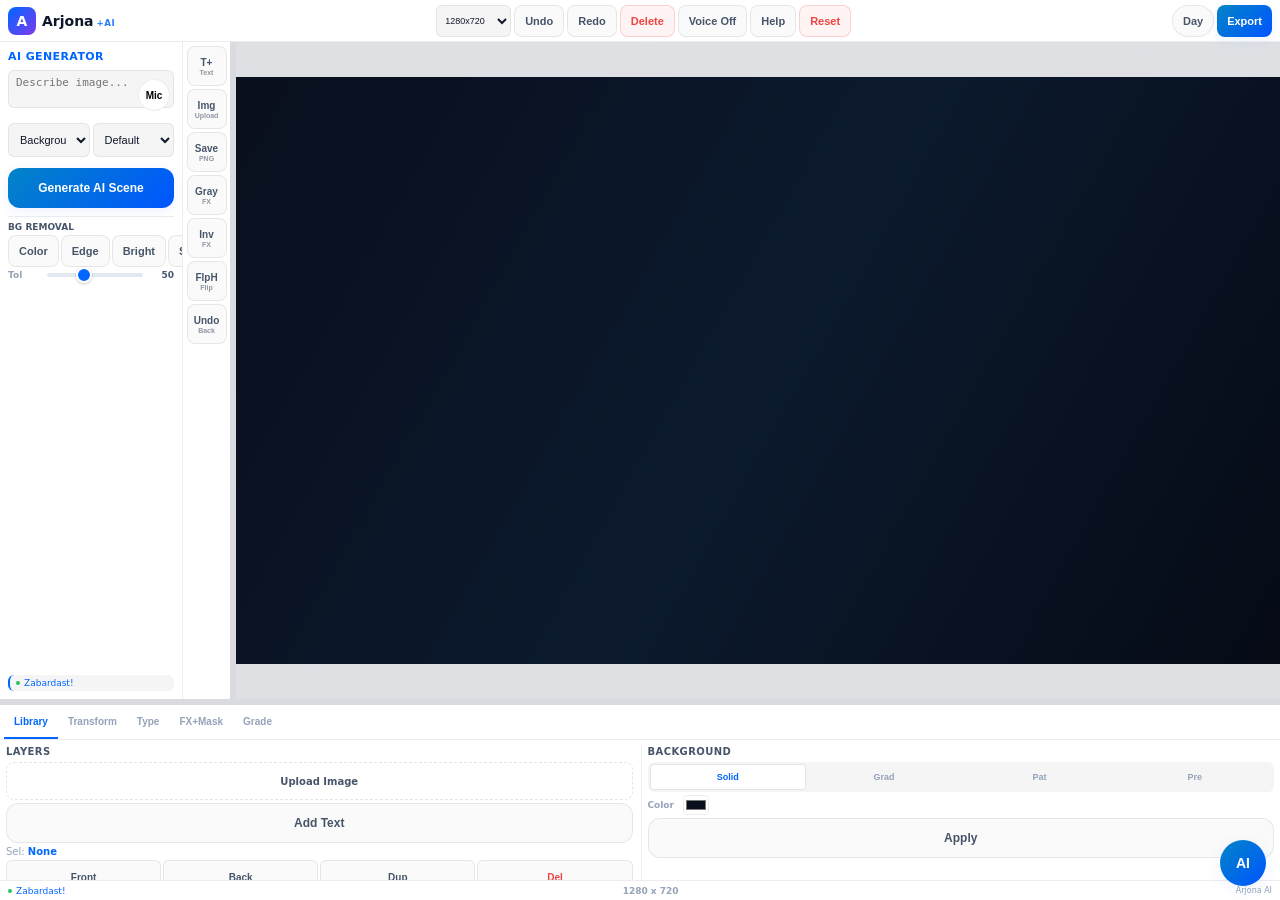
==== commit f0f0eb7c: "Add files via upload" ====
--- a/index.html
+++ b/index.html
@@ -3,7 +3,7 @@
 
 <head>
     <meta charset="UTF-8">
-    <meta name="viewport" content="width=device-width,initial-scale=1.0">
+    <meta name="viewport" content="width=device-width,initial-scale=1.0,maximum-scale=1.0,user-scalable=no">
     <title>Arjona AI Studio</title>
     <link rel="stylesheet" href="style.css">
 </head>
@@ -13,25 +13,24 @@
     <canvas id="bgCanvas"></canvas>
 
     <!-- AI CHAT BOX -->
-    <div id="aiChatBox" class="ai-chat-box">
+    <div id="aiChatBox" class="ai-chat-box hidden">
         <div class="ai-chat-head">
             <span class="ai-mood-dot"></span>
             <span class="ai-chat-title">Arjona <span class="ai-tag">+AI</span></span>
-            <button class="ai-chat-close" onclick="toggleAiChat()" title="Minimize chat">—</button>
+            <button class="ai-chat-close" onclick="toggleAiChat()" title="Minimize">—</button>
         </div>
         <div id="aiChatBody" class="ai-chat-body">
-            <div class="ai-msg ai-msg-bot">Hey! Main Arjona AI hoon. Design mein help chahiye? Puchho! 🎨</div>
-        </div>
-        <div class="ai-typing" id="aiTyping" style="display:none">Arjona soch raha hai...</div>
+            <div class="ai-msg ai-msg-bot">Hey! Arjona AI here. Ask me anything about design!</div>
+        </div>
+        <div class="ai-typing" id="aiTyping" style="display:none">Thinking...</div>
         <div class="ai-chat-input">
-            <input type="text" id="aiChatInput" placeholder="Ask AI anything..."
-                onkeydown="if(event.key==='Enter')sendAiChat()">
-            <button onclick="sendAiChat()" title="Send message">Send</button>
-            <button onclick="startAiVoice()" id="aiVoiceBtn" title="Voice input">Mic</button>
-        </div>
-    </div>
-    <button id="aiChatToggle" class="ai-chat-toggle" onclick="toggleAiChat()" title="Open AI Chat"
-        aria-label="Open AI Chat">AI</button>
+            <input type="text" id="aiChatInput" placeholder="Ask AI..." onkeydown="if(event.key==='Enter')sendAiChat()">
+            <button onclick="sendAiChat()" title="Send">Send</button>
+            <button onclick="startAiVoice()" id="aiVoiceBtn" title="Voice">Mic</button>
+        </div>
+    </div>
+    <button id="aiChatToggle" class="ai-chat-toggle" onclick="toggleAiChat()" title="AI Chat"
+        aria-label="AI Chat">AI</button>
 
     <!-- CORNER RESIZE HANDLES -->
     <div id="rhNW" class="corner-handle nw" style="display:none"></div>
@@ -40,135 +39,52 @@
     <div id="rhSE" class="corner-handle se" style="display:none"></div>
 
     <!-- DELETE FLOAT -->
-    <button id="delFloat" class="del-float" style="display:none" onclick="layerOp('del')"
-        title="Delete selected element">Delete</button>
+    <button id="delFloat" class="del-float" style="display:none" onclick="layerOp('del')" title="Delete">Delete</button>
 
     <!-- SEL BAR -->
     <div id="selBar" class="sel-bar" style="display:none">
-        <button onclick="layerOp('front')" title="Bring to front">Front</button>
-        <button onclick="layerOp('back')" title="Send to back">Back</button>
-        <button onclick="layerOp('dup')" title="Duplicate element">Dup</button>
+        <button onclick="layerOp('front')" title="Front">Front</button>
+        <button onclick="layerOp('back')" title="Back">Back</button>
+        <button onclick="layerOp('dup')" title="Duplicate">Dup</button>
         <span class="sel-sep"></span>
-        <button onclick="alignEl('l')" title="Align left">L</button>
-        <button onclick="alignEl('c')" title="Center horizontal">C</button>
-        <button onclick="alignEl('r')" title="Align right">R</button>
-        <button onclick="alignEl('m')" title="Center vertical">M</button>
+        <button onclick="alignEl('l')" title="Left">L</button>
+        <button onclick="alignEl('c')" title="Center">C</button>
+        <button onclick="alignEl('r')" title="Right">R</button>
+        <button onclick="alignEl('m')" title="Middle">M</button>
     </div>
 
     <!-- HELP MODAL -->
     <div id="helpModal" class="modal-overlay" style="display:none" onclick="if(event.target===this)closeHelp()">
         <div class="modal-box">
             <div class="modal-head">
-                <h2>Arjona <span class="ai-tag">+AI</span> Help</h2>
-                <button class="modal-x" onclick="closeHelp()" title="Close">X</button>
+                <h2>Arjona <span class="ai-tag">+AI</span> Help</h2><button class="modal-x"
+                    onclick="closeHelp()">X</button>
             </div>
             <div class="modal-body">
                 <div class="help-card">
                     <h3>Quick Start</h3>
-                    <p>Upload image or add text. Use AI Generator for backgrounds. Adjust with sliders. Export as HD
-                        PNG.</p>
+                    <p>Upload image or add text. Use AI Generator. Adjust with sliders. Export HD PNG.</p>
                 </div>
                 <div class="help-card">
-                    <h3>Layers</h3>
-                    <p>Upload images, add text layers. Reorder with Front/Back. Duplicate or Delete. Align
-                        Left/Center/Right/Middle.</p>
-                </div>
-                <div class="help-card">
-                    <h3>Typography</h3>
-                    <p>Edit text content, change font family, text color, character spacing, curve bend. Upload custom
-                        TTF/OTF fonts.</p>
-                </div>
-                <div class="help-card">
-                    <h3>3D and FX</h3>
-                    <p>Stroke with custom color, Glow, 3D Depth with color, Inner Shadow, Emboss, Reflection. Each has a
-                        color picker.</p>
-                </div>
-                <div class="help-card">
-                    <h3>Mask and Erase</h3>
-                    <p>Select mode to move elements. Eraser brush to remove parts. Mask crop tool. Adjustable brush
-                        size. Restore erased areas.</p>
-                </div>
-                <div class="help-card">
-                    <h3>AI Generate</h3>
-                    <p>Describe your image in the prompt. Choose a style preset. Generate as Background or as a new
-                        Layer.</p>
+                    <h3>Shortcuts</h3>
+                    <p>Ctrl+Z Undo | Ctrl+D Duplicate | Del Delete | Arrows Move | Shift+Arrow 10px | Ctrl+S Export</p>
                 </div>
                 <div class="help-card">
                     <h3>AI Chat</h3>
-                    <p>Click the AI button to chat with Arjona AI. Ask design tips, get suggestions, or give voice
-                        commands.</p>
-                </div>
-                <div class="help-card">
-                    <h3>Keyboard Shortcuts</h3>
-                    <p>Ctrl+Z Undo | Ctrl+Shift+Z Redo | Ctrl+D Duplicate | Delete Remove | Arrow keys Move (Shift+Arrow
-                        = 10px) | Ctrl+S Export</p>
-                </div>
-                <div class="help-card">
-                    <h3>Privacy Policy</h3>
-                    <p>All editing happens in your browser. No data is stored on servers. AI image generation uses
-                        Pollinations.ai API. AI chat uses Pollinations text API.</p>
-                </div>
-                <div class="help-card">
-                    <h3>Terms of Use</h3>
-                    <p>Free for personal and commercial use. AI-generated content follows Pollinations.ai terms of
-                        service. No warranty provided.</p>
-                </div>
-            </div>
-        </div>
-    </div>
-
-    <!-- DEV MODAL -->
-    <div id="devModal" class="modal-overlay" style="display:none" onclick="if(event.target===this)closeDev()">
-        <div class="modal-box">
-            <div class="modal-head">
-                <h2>Dev Options</h2>
-                <button class="modal-x" onclick="closeDev()" title="Close">X</button>
-            </div>
-            <div class="modal-body">
-                <div class="dev-section">
-                    <h3>Live Theme Editor</h3>
-                    <div class="dev-row"><label>Accent Color</label><input type="color" id="devAccent" value="#00f2fe"
-                            onchange="devSet('--ac',this.value)"></div>
-                    <div class="dev-row"><label>Background</label><input type="color" id="devBg" value="#020617"
-                            onchange="devSet('--bg',this.value)"></div>
-                    <div class="dev-row"><label>Card Color</label><input type="color" id="devCard" value="#0a1225"
-                            onchange="devSet('--sf',this.value)"></div>
-                    <div class="dev-row"><label>Text Color</label><input type="color" id="devTx" value="#f1f5f9"
-                            onchange="devSet('--tx',this.value)"></div>
-                    <div class="dev-row"><label>Border Radius</label><input type="range" id="devRadius" min="4" max="24"
-                            value="12"
-                            oninput="devSet('--r',this.value+'px');document.getElementById('devRadVal').innerText=this.value+'px'"><span
-                            id="devRadVal">12px</span></div>
-                    <div class="dev-row"><label>Font Size</label><input type="range" id="devFontSz" min="10" max="20"
-                            value="14"
-                            oninput="document.documentElement.style.fontSize=this.value+'px';document.getElementById('devFsVal').innerText=this.value+'px'"><span
-                            id="devFsVal">14px</span></div>
-                </div>
-                <div class="dev-section">
-                    <h3>Actions</h3>
-                    <button class="btn btn-ghost" onclick="devReset()" title="Reset all UI customizations"
-                        style="width:100%;margin-bottom:4px">Reset UI to Default</button>
-                    <button class="btn btn-ghost" onclick="devExport()" title="Download settings as JSON"
-                        style="width:100%;margin-bottom:4px">Export Settings JSON</button>
-                    <button class="btn btn-ghost" onclick="devImport()" title="Upload settings JSON file"
-                        style="width:100%;margin-bottom:4px">Import Settings JSON</button>
-                    <button class="btn btn-primary" onclick="unlockPanels()" title="Unlock all panels"
-                        style="width:100%">Unlock Panels</button>
-                </div>
-            </div>
-        </div>
-    </div>
-
-    <!-- LOCK OVERLAY -->
-    <div id="lockOverlay" class="lock-overlay" style="display:none">Panels Locked - Open Dev Options to Unlock</div>
-
-    <!-- HEADER -->
+                    <p>Tap the AI button to chat. Give voice commands or type questions.</p>
+                </div>
+            </div>
+        </div>
+    </div>
+
+    <!-- HEADER — slim for mobile -->
     <header class="topbar">
         <div class="tb-l">
-            <div class="logo"><span>A</span></div>
-            <strong class="brand">Arjona <span class="ai-tag">+AI</span></strong>
-        </div>
-        <div class="tb-c">
+            <div class="logo">A</div>
+            <span class="brand">Arjona<span class="ai-tag">+AI</span></span>
+        </div>
+        <!-- Desktop nav buttons -->
+        <div class="tb-desk">
             <select class="tb-sel" onchange="var s=this.value.split('x');setupC(parseInt(s[0]),parseInt(s[1]))"
                 title="Canvas size">
                 <option value="1280x720">1280x720</option>
@@ -176,203 +92,425 @@
                 <option value="720x1280">720x1280</option>
                 <option value="1920x1080">1920x1080</option>
             </select>
-            <button class="btn btn-ghost btn-sm" onclick="triggerUndo()" title="Undo last action">Undo</button>
-            <button class="btn btn-ghost btn-sm" onclick="triggerRedo()" title="Redo last action">Redo</button>
-            <button class="btn btn-ghost btn-sm" onclick="exportHD()" title="Export canvas as PNG">Export</button>
-            <button class="btn btn-danger btn-sm" onclick="layerOp('del')"
-                title="Delete selected element">Delete</button>
-            <button class="btn btn-ghost btn-sm" onclick="toggleTTS()" id="ttsBtn" title="Toggle voice output">Voice
-                Off</button>
-        </div>
+            <button class="btn btn-ghost btn-sm" onclick="triggerUndo()" title="Undo">Undo</button>
+            <button class="btn btn-ghost btn-sm" onclick="triggerRedo()" title="Redo">Redo</button>
+            <button class="btn btn-danger btn-sm" onclick="layerOp('del')" title="Delete selected">Delete</button>
+            <button class="btn btn-ghost btn-sm" onclick="toggleTTS()" id="ttsBtn" title="Voice">Voice Off</button>
+            <button class="btn btn-ghost btn-sm" onclick="openHelp()" title="Help">Help</button>
+            <button class="btn btn-danger btn-sm" onclick="resetAll()" title="Reset">Reset</button>
+        </div>
+        <!-- Always visible -->
         <div class="tb-r">
-            <button class="theme-toggle" onclick="toggleTheme()" id="themeToggle"
-                title="Switch day/night theme">Night</button>
-            <button class="btn btn-ghost btn-sm" onclick="openHelp()" title="Open help guide">Help</button>
-            <button class="btn btn-ghost btn-sm" onclick="openDev()" title="Open developer options">Dev</button>
-            <button class="btn btn-ghost btn-sm" onclick="togglePanelLock()" id="panelLockBtn"
-                title="Lock/unlock panels">Lock</button>
-            <button class="btn btn-danger btn-sm" onclick="resetAll()" title="Reset entire canvas">Reset</button>
+            <button class="theme-toggle" onclick="toggleTheme()" id="themeToggle" title="Theme">Night</button>
+            <button class="btn btn-primary btn-sm" onclick="exportHD()" title="Export PNG">Export</button>
+            <!-- Mobile menu toggle -->
+            <button class="mob-menu-btn" id="mobMenuBtn" onclick="toggleMobMenu()" title="Menu" aria-label="Menu">
+                <span></span><span></span><span></span>
+            </button>
         </div>
     </header>
 
-    <!-- MIDDLE -->
+    <!-- MOBILE SLIDE MENU -->
+    <div id="mobMenuOverlay" class="mob-menu-overlay" onclick="closeMobMenu()"></div>
+    <div id="mobMenuDrawer" class="mob-menu-drawer">
+        <div class="mob-menu-head">Menu</div>
+        <button class="mob-menu-item" onclick="triggerUndo();closeMobMenu()">Undo</button>
+        <button class="mob-menu-item" onclick="triggerRedo();closeMobMenu()">Redo</button>
+        <button class="mob-menu-item" onclick="layerOp('del');closeMobMenu()">Delete Selected</button>
+        <button class="mob-menu-item" onclick="toggleTTS();closeMobMenu()">Toggle Voice</button>
+        <button class="mob-menu-item" onclick="openHelp();closeMobMenu()">Help</button>
+        <button class="mob-menu-item" onclick="resetAll();closeMobMenu()">Reset All</button>
+        <div class="mob-menu-head" style="margin-top:8px">Canvas Size</div>
+        <button class="mob-menu-item" onclick="setupC(1280,720);closeMobMenu()">1280x720 HD</button>
+        <button class="mob-menu-item" onclick="setupC(1080,1080);closeMobMenu()">1080x1080 Square</button>
+        <button class="mob-menu-item" onclick="setupC(720,1280);closeMobMenu()">720x1280 Story</button>
+    </div>
+
+    <!-- MOBILE AI TOP BAR -->
+    <div class="mob-ai-bar" id="mobAiBar">
+        <div class="mob-ai-inner">
+            <input type="text" id="mobAiPrompt" placeholder="Describe image..." class="mob-ai-input">
+            <select id="mobAiStyle" class="mob-ai-select">
+                <option value="">Default</option>
+                <option value=", photorealistic, 8k">Photo</option>
+                <option value=", cinematic lighting">Cinema</option>
+                <option value=", digital art">Art</option>
+                <option value=", anime style">Anime</option>
+            </select>
+            <button class="btn btn-primary btn-sm mob-ai-gen" onclick="generateAIMobile()">Generate</button>
+        </div>
+    </div>
+
+    <!-- MAIN LAYOUT -->
     <div class="middle">
+        <!-- LEFT SIDEBAR (desktop only) -->
         <aside class="left-sb" id="leftSidebar">
-            <div class="ai-box" id="controlPanel">
-                <div class="ai-title">AI Image Generator</div>
+            <div class="ai-box">
+                <div class="ai-title">AI Generator</div>
                 <div class="ai-pw">
-                    <textarea id="aiPrompt" rows="2" placeholder="Describe your image..." class="inp"></textarea>
-                    <button class="mic-btn" onclick="doVoice(event)" title="Voice input for prompt">Mic</button>
+                    <textarea id="aiPrompt" rows="2" placeholder="Describe image..." class="inp"></textarea>
+                    <button class="mic-btn" onclick="doVoice(event)" title="Voice">Mic</button>
                 </div>
                 <div class="ai-opts">
-                    <select id="aiMode" class="inp" title="Generate mode">
+                    <select id="aiMode" class="inp">
                         <option value="bg">Background</option>
-                        <option value="layer">New Layer</option>
+                        <option value="layer">Layer</option>
                     </select>
-                    <select id="aiStyle" class="inp" title="Style preset">
+                    <select id="aiStyle" class="inp">
                         <option value="">Default</option>
-                        <option value=", photorealistic, 8k">Photo HD</option>
-                        <option value=", cinematic lighting">Cinematic</option>
-                        <option value=", digital art">Digital Art</option>
+                        <option value=", photorealistic, 8k">Photo</option>
+                        <option value=", cinematic lighting">Cinema</option>
+                        <option value=", digital art">Art</option>
                         <option value=", anime style">Anime</option>
-                        <option value=", 3d render">3D Render</option>
+                        <option value=", 3d render">3D</option>
                     </select>
                 </div>
-                <button class="btn btn-primary" onclick="generateAI()" title="Generate AI image"
-                    style="width:100%">Generate AI Scene</button>
-
+                <button class="btn btn-primary" onclick="generateAI()" style="width:100%">Generate AI Scene</button>
                 <div class="ai-section">
-                    <div class="ai-sub">Background Removal</div>
+                    <div class="ai-sub">BG Removal</div>
                     <div class="ai-tools">
-                        <button class="btn btn-ghost btn-sm" onclick="bgRemove('color')"
-                            title="Remove background by color sampling">Color</button>
-                        <button class="btn btn-ghost btn-sm" onclick="bgRemove('edge')"
-                            title="Remove background by edge detection">Edge</button>
-                        <button class="btn btn-ghost btn-sm" onclick="bgRemove('bright')"
-                            title="Remove background by brightness">Bright</button>
-                        <button class="btn btn-ghost btn-sm" onclick="bgRemove('smart')"
-                            title="Smart AI background removal">Smart</button>
+                        <button class="btn btn-ghost btn-sm" onclick="bgRemove('color')" title="Color">Color</button>
+                        <button class="btn btn-ghost btn-sm" onclick="bgRemove('edge')" title="Edge">Edge</button>
+                        <button class="btn btn-ghost btn-sm" onclick="bgRemove('bright')" title="Bright">Bright</button>
+                        <button class="btn btn-ghost btn-sm" onclick="bgRemove('smart')" title="Smart">Smart</button>
                     </div>
-                    <div class="sld"><label>Tolerance</label><input type="range" id="sl-tol" min="10" max="120"
-                            value="50" oninput="document.getElementById('v-tol').innerText=this.value"><span
-                            id="v-tol">50</span></div>
-                </div>
-
-                <div class="ai-section">
-                    <div class="ai-sub">Character Scale</div>
-                    <div class="sld"><label>Size</label><input type="range" id="sl-char" min="20" max="300" value="180"
-                            oninput="charSetSize(this.value)"><span id="v-char">180%</span></div>
-                </div>
-
+                    <div class="sld"><label>Tol</label><input type="range" id="sl-tol" min="10" max="120" value="50"
+                            oninput="document.getElementById('v-tol').innerText=this.value"><span id="v-tol">50</span>
+                    </div>
+                </div>
                 <div class="log-bar"><span class="log-dot"></span>
                     <p id="logTxt">Ready</p>
                 </div>
             </div>
             <div class="dots-col">
-                <button class="dot-btn" onclick="addText()"
-                    title="Add new text layer"><span>T+</span><small>Text</small></button>
+                <button class="dot-btn" onclick="addText()" title="Text"><span>T+</span><small>Text</small></button>
                 <button class="dot-btn" onclick="document.getElementById('qImg').click()"
-                    title="Upload image file"><span>Img</span><small>Upload</small></button>
+                    title="Image"><span>Img</span><small>Upload</small></button>
                 <input type="file" id="qImg" accept="image/*" style="display:none" onchange="addImg(event)">
-                <button class="dot-btn" onclick="exportHD()"
-                    title="Export as PNG"><span>Save</span><small>Export</small></button>
+                <button class="dot-btn" onclick="exportHD()" title="Export"><span>Save</span><small>PNG</small></button>
                 <button class="dot-btn" onclick="grayscale()"
-                    title="Convert to grayscale"><span>Gray</span><small>Effect</small></button>
+                    title="Grayscale"><span>Gray</span><small>FX</small></button>
                 <button class="dot-btn" onclick="invertColors()"
-                    title="Invert all colors"><span>Inv</span><small>Effect</small></button>
-                <button class="dot-btn" onclick="flipH()"
-                    title="Flip canvas horizontally"><span>FlpH</span><small>Flip</small></button>
+                    title="Invert"><span>Inv</span><small>FX</small></button>
+                <button class="dot-btn" onclick="flipH()" title="Flip H"><span>FlpH</span><small>Flip</small></button>
                 <button class="dot-btn" onclick="triggerUndo()"
-                    title="Undo last action"><span>Undo</span><small>Back</small></button>
+                    title="Undo"><span>Undo</span><small>Back</small></button>
             </div>
         </aside>
+
         <div class="resize-handle resize-h" id="resizeLeft"></div>
+
+        <!-- CANVAS -->
         <main class="canvas-area">
             <div class="cv-frame" id="cvBox">
                 <canvas id="mainCanvas"></canvas>
                 <div id="loader" class="ldr" style="display:none">
                     <div class="spin"></div>
-                    <p id="ldrMsg">Processing...</p>
+                    <p id="ldrMsg">...</p>
                 </div>
             </div>
         </main>
     </div>
 
-    <div class="resize-handle resize-v" id="resizeBottom"></div>
-
-    <!-- BOTTOM PANEL -->
-    <div class="bottom-panel" id="bottomPanel">
+    <!-- MOBILE BOTTOM TOOLBAR (Lightroom style) -->
+    <div class="mob-bottom-bar" id="mobBottomBar">
+        <button class="mob-bar-btn active" data-sheet="sheetLib" onclick="openBottomSheet(this,'sheetLib')"
+            title="Layers">
+            <span class="mob-bar-icon">Lib</span>
+        </button>
+        <button class="mob-bar-btn" data-sheet="sheetTrans" onclick="openBottomSheet(this,'sheetTrans')"
+            title="Transform">
+            <span class="mob-bar-icon">Move</span>
+        </button>
+        <button class="mob-bar-btn" data-sheet="sheetText" onclick="openBottomSheet(this,'sheetText')" title="Type">
+            <span class="mob-bar-icon">Text</span>
+        </button>
+        <button class="mob-bar-btn" data-sheet="sheetFx" onclick="openBottomSheet(this,'sheetFx')" title="Effects">
+            <span class="mob-bar-icon">FX</span>
+        </button>
+        <button class="mob-bar-btn" data-sheet="sheetMask" onclick="openBottomSheet(this,'sheetMask')" title="Mask">
+            <span class="mob-bar-icon">Mask</span>
+        </button>
+        <button class="mob-bar-btn" data-sheet="sheetGrade" onclick="openBottomSheet(this,'sheetGrade')" title="Grade">
+            <span class="mob-bar-icon">Grade</span>
+        </button>
+    </div>
+
+    <!-- MOBILE BOTTOM SHEETS -->
+    <div class="mob-sheet-overlay" id="mobSheetOverlay" onclick="closeBottomSheet()"></div>
+
+    <!-- Library Sheet -->
+    <div class="mob-sheet" id="sheetLib">
+        <div class="mob-sheet-handle" ontouchstart="sheetDragStart(event)" ontouchmove="sheetDragMove(event)"
+            ontouchend="sheetDragEnd(event)">
+            <div class="mob-sheet-bar"></div>
+        </div>
+        <div class="mob-sheet-body">
+            <div class="mob-sheet-title">Layers & Background</div>
+            <div class="mob-sheet-row">
+                <button class="btn btn-ghost btn-sm" onclick="addText()" style="flex:1">Add Text</button>
+                <label class="btn btn-ghost btn-sm" style="flex:1;text-align:center">Upload Img<input type="file"
+                        accept="image/*" onchange="addImg(event)" hidden></label>
+            </div>
+            <div class="sel-info">Selected: <b id="selLbl">None</b></div>
+            <div class="mob-sheet-row">
+                <button class="btn btn-ghost btn-sm" onclick="layerOp('front')">Front</button>
+                <button class="btn btn-ghost btn-sm" onclick="layerOp('back')">Back</button>
+                <button class="btn btn-ghost btn-sm" onclick="layerOp('dup')">Dup</button>
+                <button class="btn btn-danger btn-sm" onclick="layerOp('del')">Del</button>
+            </div>
+            <div class="mob-sheet-row">
+                <button class="btn btn-ghost btn-sm" onclick="alignEl('l')">Left</button>
+                <button class="btn btn-ghost btn-sm" onclick="alignEl('c')">Center</button>
+                <button class="btn btn-ghost btn-sm" onclick="alignEl('r')">Right</button>
+                <button class="btn btn-ghost btn-sm" onclick="alignEl('m')">Mid</button>
+            </div>
+            <div class="mob-sheet-title" style="margin-top:8px">Background</div>
+            <div class="mob-sheet-row">
+                <div class="cr" style="flex:1"><label>Color</label><input type="color" id="mobBgSC" value="#0a0f1e">
+                </div>
+                <button class="btn btn-ghost btn-sm"
+                    onclick="setBg('solid');document.getElementById('bgSC').value=document.getElementById('mobBgSC').value">Apply</button>
+            </div>
+            <div class="sw-grid-mob">
+                <button class="sw" style="background:linear-gradient(135deg,#667eea,#764ba2)"
+                    onclick="preBg('#667eea','#764ba2')"></button>
+                <button class="sw" style="background:linear-gradient(135deg,#4facfe,#00f2fe)"
+                    onclick="preBg('#4facfe','#00f2fe')"></button>
+                <button class="sw" style="background:linear-gradient(135deg,#43e97b,#38f9d7)"
+                    onclick="preBg('#43e97b','#38f9d7')"></button>
+                <button class="sw" style="background:linear-gradient(135deg,#fa709a,#fee140)"
+                    onclick="preBg('#fa709a','#fee140')"></button>
+                <button class="sw" style="background:#000" onclick="preBg('#000','#000')"></button>
+                <button class="sw" style="background:#fff" onclick="preBg('#fff','#fff')"></button>
+            </div>
+        </div>
+    </div>
+
+    <!-- Transform Sheet -->
+    <div class="mob-sheet" id="sheetTrans">
+        <div class="mob-sheet-handle" ontouchstart="sheetDragStart(event)" ontouchmove="sheetDragMove(event)"
+            ontouchend="sheetDragEnd(event)">
+            <div class="mob-sheet-bar"></div>
+        </div>
+        <div class="mob-sheet-body">
+            <div class="mob-sheet-title">Transform</div>
+            <div class="sld"><label>Scale</label><input type="range" id="mob-sl-sc" min="10" max="300" value="100"
+                    oninput="setProp('scale',this.value);document.getElementById('sl-sc').value=this.value"><span
+                    id="mob-v-sc">100%</span></div>
+            <div class="sld"><label>Rotate</label><input type="range" id="mob-sl-rt" min="0" max="360" value="0"
+                    oninput="setProp('rotate',this.value);document.getElementById('sl-rt').value=this.value"><span
+                    id="mob-v-rt">0 deg</span></div>
+            <div class="sld"><label>Opacity</label><input type="range" id="mob-sl-op" min="0" max="100" value="100"
+                    oninput="setProp('opacity',this.value);document.getElementById('sl-op').value=this.value"><span
+                    id="mob-v-op">100%</span></div>
+        </div>
+    </div>
+
+    <!-- Text Sheet -->
+    <div class="mob-sheet" id="sheetText">
+        <div class="mob-sheet-handle" ontouchstart="sheetDragStart(event)" ontouchmove="sheetDragMove(event)"
+            ontouchend="sheetDragEnd(event)">
+            <div class="mob-sheet-bar"></div>
+        </div>
+        <div class="mob-sheet-body">
+            <div class="mob-sheet-title">Typography</div>
+            <input type="text" id="mobTxtIn" placeholder="Edit text..."
+                oninput="setTxt(this.value);document.getElementById('txtIn').value=this.value" class="inp">
+            <div class="cr"><label>Color</label><input type="color" id="mobTxtCol" value="#00f2fe"
+                    onchange="setProp('color',this.value)"></div>
+            <select id="mobFontSel" onchange="setProp('font',this.value)" class="inp">
+                <option value="Arial">Arial</option>
+                <option value="Impact">Impact</option>
+                <option value="Georgia">Georgia</option>
+                <option value="Verdana">Verdana</option>
+                <option value="Courier New">Courier</option>
+            </select>
+            <div class="sld"><label>Space</label><input type="range" id="mob-sl-sp" min="-5" max="30" value="0"
+                    oninput="setProp('charSpacing',this.value)"><span id="mob-v-sp">0px</span></div>
+            <div class="sld"><label>Curve</label><input type="range" id="mob-sl-cu" min="-180" max="180" value="0"
+                    oninput="setProp('curve',this.value)"><span id="mob-v-cu">0 deg</span></div>
+        </div>
+    </div>
+
+    <!-- FX Sheet -->
+    <div class="mob-sheet" id="sheetFx">
+        <div class="mob-sheet-handle" ontouchstart="sheetDragStart(event)" ontouchmove="sheetDragMove(event)"
+            ontouchend="sheetDragEnd(event)">
+            <div class="mob-sheet-bar"></div>
+        </div>
+        <div class="mob-sheet-body">
+            <div class="mob-sheet-title">Effects</div>
+            <div class="fx-row"><input type="color" id="mob-c-stroke" value="#000000"
+                    onchange="setProp('strokeColor',this.value)">
+                <div class="sld"><label>Stroke</label><input type="range" min="0" max="15" value="2"
+                        oninput="setProp('stroke',this.value)"><span>2px</span></div>
+            </div>
+            <div class="fx-row"><input type="color" id="mob-c-glow" value="#00f2fe"
+                    onchange="setProp('glowColor',this.value)">
+                <div class="sld"><label>Glow</label><input type="range" min="0" max="40" value="8"
+                        oninput="setProp('glow',this.value)"><span>8px</span></div>
+            </div>
+            <div class="fx-row"><input type="color" id="mob-c-3d" value="#1e293b"
+                    onchange="setProp('threeDColor',this.value)">
+                <div class="sld"><label>3D</label><input type="range" min="0" max="25" value="0"
+                        oninput="setProp('threeDDepth',this.value)"><span>0px</span></div>
+            </div>
+            <div class="fx-row"><input type="color" id="mob-c-is" value="#000000"
+                    onchange="setProp('innerShadowColor',this.value)">
+                <div class="sld"><label>Shadow</label><input type="range" min="0" max="20" value="0"
+                        oninput="setProp('innerShadow',this.value)"><span>0px</span></div>
+            </div>
+            <div class="sld"><label>Emboss</label><input type="range" min="0" max="10" value="0"
+                    oninput="setProp('emboss',this.value)"><span>0px</span></div>
+            <div class="sld"><label>Reflect</label><input type="range" min="0" max="80" value="0"
+                    oninput="setProp('reflection',this.value)"><span>0%</span></div>
+        </div>
+    </div>
+
+    <!-- Mask Sheet -->
+    <div class="mob-sheet" id="sheetMask">
+        <div class="mob-sheet-handle" ontouchstart="sheetDragStart(event)" ontouchmove="sheetDragMove(event)"
+            ontouchend="sheetDragEnd(event)">
+            <div class="mob-sheet-bar"></div>
+        </div>
+        <div class="mob-sheet-body">
+            <div class="mob-sheet-title">Mask & Erase</div>
+            <div class="mob-sheet-row">
+                <button class="mode-btn active" onclick="setMode('select',this)">Select</button>
+                <button class="mode-btn" onclick="setMode('eraser',this)">Erase</button>
+                <button class="mode-btn" onclick="setMode('mask',this)">Mask</button>
+            </div>
+            <div class="sld"><label>Brush</label><input type="range" id="mob-sl-br" min="5" max="100" value="25"
+                    oninput="bSz=parseInt(this.value)"><span>25px</span></div>
+            <button class="btn btn-ghost" onclick="restMask()" style="width:100%">Restore Erased</button>
+            <button class="btn btn-primary" onclick="bgRemove('smart')" style="width:100%;margin-top:6px">AI BG
+                Remove</button>
+        </div>
+    </div>
+
+    <!-- Grade Sheet -->
+    <div class="mob-sheet" id="sheetGrade">
+        <div class="mob-sheet-handle" ontouchstart="sheetDragStart(event)" ontouchmove="sheetDragMove(event)"
+            ontouchend="sheetDragEnd(event)">
+            <div class="mob-sheet-bar"></div>
+        </div>
+        <div class="mob-sheet-body">
+            <div class="mob-sheet-title">Color Grading</div>
+            <div class="sld"><label>Bright</label><input type="range" id="mob-sg-br" min="-100" max="100" value="0"
+                    oninput="liveG()"><span>0</span></div>
+            <div class="sld"><label>Contrast</label><input type="range" id="mob-sg-ct" min="-100" max="100" value="0"
+                    oninput="liveG()"><span>0</span></div>
+            <div class="sld"><label>Saturate</label><input type="range" id="mob-sg-sa" min="-100" max="100" value="0"
+                    oninput="liveG()"><span>0</span></div>
+            <div class="sld"><label>Temp</label><input type="range" id="mob-sg-te" min="-50" max="50" value="0"
+                    oninput="liveG()"><span>0</span></div>
+            <div class="sld"><label>Vignette</label><input type="range" id="mob-sg-vi" min="0" max="100" value="0"
+                    oninput="liveG()"><span>0</span></div>
+            <div class="sld"><label>Grain</label><input type="range" id="mob-sg-gr" min="0" max="50" value="0"
+                    oninput="liveG()"><span>0</span></div>
+            <div class="mob-sheet-row" style="margin-top:6px">
+                <button class="btn btn-primary btn-sm" onclick="applyGrade()" style="flex:1">Apply</button>
+                <button class="btn btn-danger btn-sm" onclick="resetGrade()" style="flex:1">Reset</button>
+            </div>
+            <div class="mob-sheet-title" style="margin-top:8px">Presets</div>
+            <div class="gp-grid-mob">
+                <button class="gp" onclick="gradeP('cinematic')">Cinema</button>
+                <button class="gp" onclick="gradeP('vintage')">Vintage</button>
+                <button class="gp" onclick="gradeP('warm')">Warm</button>
+                <button class="gp" onclick="gradeP('cool')">Cool</button>
+                <button class="gp" onclick="gradeP('noir')">Noir</button>
+                <button class="gp" onclick="gradeP('neon')">Neon</button>
+            </div>
+            <div class="mob-sheet-title" style="margin-top:8px">PixArt</div>
+            <div class="px-grid-mob">
+                <button class="px-btn" onclick="pixelate(10)">Pixel</button>
+                <button class="px-btn" onclick="applyBlur(4)">Blur</button>
+                <button class="px-btn" onclick="applySharpen()">Sharp</button>
+                <button class="px-btn" onclick="grayscale()">Gray</button>
+                <button class="px-btn" onclick="posterize(4)">Poster</button>
+                <button class="px-btn" onclick="edgeDetect()">Edge</button>
+                <button class="px-btn" onclick="applyNoise(25)">Noise</button>
+                <button class="px-btn" onclick="invertColors()">Invert</button>
+            </div>
+        </div>
+    </div>
+
+    <!-- DESKTOP BOTTOM PANEL (hidden on mobile) -->
+    <div class="resize-handle resize-v desk-only" id="resizeBottom"></div>
+    <div class="bottom-panel desk-only" id="bottomPanel">
         <div class="bp-tabs">
-            <button class="bp-tab active" data-p="bpLib" onclick="bpTab(this)"
-                title="Layer and background controls">Library</button>
-            <button class="bp-tab" data-p="bpTrans" onclick="bpTab(this)"
-                title="Scale, rotate, opacity">Transform</button>
-            <button class="bp-tab" data-p="bpText" onclick="bpTab(this)" title="Text editing and fonts">Type</button>
-            <button class="bp-tab" data-p="bpFxMask" onclick="bpTab(this)"
-                title="Effects and mask tools">FX+Mask</button>
-            <button class="bp-tab" data-p="bpGrade" onclick="bpTab(this)"
-                title="Color grading and pixel effects">Grade</button>
+            <button class="bp-tab active" data-p="bpLib" onclick="bpTab(this)">Library</button>
+            <button class="bp-tab" data-p="bpTrans" onclick="bpTab(this)">Transform</button>
+            <button class="bp-tab" data-p="bpText" onclick="bpTab(this)">Type</button>
+            <button class="bp-tab" data-p="bpFxMask" onclick="bpTab(this)">FX+Mask</button>
+            <button class="bp-tab" data-p="bpGrade" onclick="bpTab(this)">Grade</button>
         </div>
         <div class="bp-body">
-            <!-- LIBRARY -->
             <div class="bp-pan active" id="bpLib">
                 <div class="bp-col">
                     <div class="bp-h">Layers</div>
                     <div class="upz"><input type="file" accept="image/*" onchange="addImg(event)"><span>Upload
                             Image</span></div>
-                    <button class="btn btn-ghost" onclick="addText()" title="Add new text layer" style="width:100%">Add
-                        Text Layer</button>
-                    <div class="sel-info">Selected: <b id="selLbl">None</b></div>
-                    <div class="act-row">
-                        <button onclick="layerOp('front')" title="Bring to front">Front</button>
-                        <button onclick="layerOp('back')" title="Send to back">Back</button>
-                        <button onclick="layerOp('dup')" title="Duplicate element">Dup</button>
-                        <button class="act-d" onclick="layerOp('del')" title="Delete element">Del</button>
-                    </div>
-                    <div class="act-row">
-                        <button onclick="alignEl('l')" title="Align left">Left</button>
-                        <button onclick="alignEl('c')" title="Center horizontal">Center</button>
-                        <button onclick="alignEl('r')" title="Align right">Right</button>
-                        <button onclick="alignEl('m')" title="Center vertical">Middle</button>
-                    </div>
+                    <button class="btn btn-ghost" onclick="addText()" style="width:100%">Add Text</button>
+                    <div class="sel-info">Sel: <b id="selLblDesk">None</b></div>
+                    <div class="act-row"><button onclick="layerOp('front')">Front</button><button
+                            onclick="layerOp('back')">Back</button><button onclick="layerOp('dup')">Dup</button><button
+                            class="act-d" onclick="layerOp('del')">Del</button></div>
+                    <div class="act-row"><button onclick="alignEl('l')">Left</button><button
+                            onclick="alignEl('c')">Center</button><button onclick="alignEl('r')">Right</button><button
+                            onclick="alignEl('m')">Mid</button></div>
                 </div>
                 <div class="bp-col">
                     <div class="bp-h">Background</div>
-                    <div class="bg-tabs" id="bgTB">
-                        <button class="bgt active" data-p="bgS" onclick="bgT(this)" title="Solid color">Solid</button>
-                        <button class="bgt" data-p="bgG" onclick="bgT(this)" title="Gradient">Grad</button>
-                        <button class="bgt" data-p="bgPt" onclick="bgT(this)" title="Pattern">Pat</button>
-                        <button class="bgt" data-p="bgPr" onclick="bgT(this)" title="Preset colors">Pre</button>
-                    </div>
+                    <div class="bg-tabs" id="bgTB"><button class="bgt active" data-p="bgS"
+                            onclick="bgT(this)">Solid</button><button class="bgt" data-p="bgG"
+                            onclick="bgT(this)">Grad</button><button class="bgt" data-p="bgPt"
+                            onclick="bgT(this)">Pat</button><button class="bgt" data-p="bgPr"
+                            onclick="bgT(this)">Pre</button></div>
                     <div id="bgPans">
                         <div class="bgp active" id="bgS">
                             <div class="cr"><label>Color</label><input type="color" id="bgSC" value="#0a0f1e"></div>
-                            <button class="btn btn-ghost" onclick="setBg('solid')" title="Apply solid color"
-                                style="width:100%">Apply</button>
+                            <button class="btn btn-ghost" onclick="setBg('solid')" style="width:100%">Apply</button>
                         </div>
                         <div class="bgp" id="bgG">
                             <div class="cr"><label>From</label><input type="color" id="bgG1" value="#00f2fe"></div>
                             <div class="cr"><label>To</label><input type="color" id="bgG2" value="#7928ca"></div><select
                                 id="bgGD" class="inp">
-                                <option value="tb">Vertical</option>
-                                <option value="lr">Horizontal</option>
-                                <option value="diag">Diagonal</option>
-                                <option value="rad">Radial</option>
-                            </select><button class="btn btn-ghost" onclick="setBg('grad')" title="Apply gradient"
+                                <option value="tb">Vert</option>
+                                <option value="lr">Horiz</option>
+                                <option value="diag">Diag</option>
+                                <option value="rad">Rad</option>
+                            </select><button class="btn btn-ghost" onclick="setBg('grad')"
                                 style="width:100%">Apply</button>
                         </div>
                         <div class="bgp" id="bgPt">
-                            <div class="pat-row"><button onclick="setBg('pat','dots')"
-                                    title="Dots pattern">Dots</button><button onclick="setBg('pat','grid')"
-                                    title="Grid pattern">Grid</button><button onclick="setBg('pat','stripe')"
-                                    title="Stripe pattern">Str</button><button onclick="setBg('pat','check')"
-                                    title="Checker pattern">Chk</button><button onclick="setBg('pat','diamond')"
-                                    title="Diamond pattern">Dia</button><button onclick="setBg('pat','zigzag')"
-                                    title="Zigzag pattern">Zig</button></div>
+                            <div class="pat-row"><button onclick="setBg('pat','dots')">Dots</button><button
+                                    onclick="setBg('pat','grid')">Grid</button><button
+                                    onclick="setBg('pat','stripe')">Str</button><button
+                                    onclick="setBg('pat','check')">Chk</button><button
+                                    onclick="setBg('pat','diamond')">Dia</button><button
+                                    onclick="setBg('pat','zigzag')">Zig</button></div>
                             <div class="cr"><label>Line</label><input type="color" id="bgPC" value="#00f2fe"></div>
                             <div class="cr"><label>Base</label><input type="color" id="bgPB" value="#0a0f1e"></div>
                         </div>
                         <div class="bgp" id="bgPr">
                             <div class="sw-grid"><button class="sw"
                                     style="background:linear-gradient(135deg,#667eea,#764ba2)"
-                                    onclick="preBg('#667eea','#764ba2')" title="Purple gradient"></button><button
-                                    class="sw" style="background:linear-gradient(135deg,#4facfe,#00f2fe)"
-                                    onclick="preBg('#4facfe','#00f2fe')" title="Cyan gradient"></button><button
-                                    class="sw" style="background:linear-gradient(135deg,#43e97b,#38f9d7)"
-                                    onclick="preBg('#43e97b','#38f9d7')" title="Green gradient"></button><button
-                                    class="sw" style="background:linear-gradient(135deg,#fa709a,#fee140)"
-                                    onclick="preBg('#fa709a','#fee140')" title="Pink gradient"></button><button
-                                    class="sw" style="background:#000" onclick="preBg('#000','#000')"
-                                    title="Black"></button><button class="sw" style="background:#fff"
-                                    onclick="preBg('#fff','#fff')" title="White"></button></div><button
-                                class="btn btn-danger btn-sm" onclick="clearBg()" title="Reset to default background"
-                                style="width:100%">Reset Background</button>
+                                    onclick="preBg('#667eea','#764ba2')"></button><button class="sw"
+                                    style="background:linear-gradient(135deg,#4facfe,#00f2fe)"
+                                    onclick="preBg('#4facfe','#00f2fe')"></button><button class="sw"
+                                    style="background:linear-gradient(135deg,#43e97b,#38f9d7)"
+                                    onclick="preBg('#43e97b','#38f9d7')"></button><button class="sw"
+                                    style="background:linear-gradient(135deg,#fa709a,#fee140)"
+                                    onclick="preBg('#fa709a','#fee140')"></button><button class="sw"
+                                    style="background:#000" onclick="preBg('#000','#000')"></button><button class="sw"
+                                    style="background:#fff" onclick="preBg('#fff','#fff')"></button></div><button
+                                class="btn btn-danger btn-sm" onclick="clearBg()" style="width:100%">Reset</button>
                         </div>
                     </div>
                 </div>
             </div>
-
-            <!-- TRANSFORM -->
             <div class="bp-pan" id="bpTrans">
                 <div class="bp-col">
                     <div class="bp-h">Transform</div>
@@ -384,143 +522,122 @@
                             oninput="setProp('opacity',this.value)"><span id="v-op">100%</span></div>
                 </div>
             </div>
-
-            <!-- TYPE -->
             <div class="bp-pan" id="bpText">
                 <div class="bp-col">
                     <div class="bp-h">Typography</div>
-                    <input type="text" id="txtIn" placeholder="Edit text content..." oninput="setTxt(this.value)"
-                        class="inp">
-                    <div class="cr"><label>Text Color</label><input type="color" id="txtCol" value="#00f2fe"
+                    <input type="text" id="txtIn" placeholder="Edit text..." oninput="setTxt(this.value)" class="inp">
+                    <div class="cr"><label>Color</label><input type="color" id="txtCol" value="#00f2fe"
                             onchange="setProp('color',this.value)"></div>
-                    <select id="fontSel" onchange="setProp('font',this.value)" class="inp" title="Font family">
+                    <select id="fontSel" onchange="setProp('font',this.value)" class="inp">
                         <option value="Arial">Arial</option>
                         <option value="Impact">Impact</option>
                         <option value="Georgia">Georgia</option>
                         <option value="Verdana">Verdana</option>
-                        <option value="Courier New">Courier New</option>
-                        <option value="Times New Roman">Times New Roman</option>
+                        <option value="Courier New">Courier</option>
+                        <option value="Times New Roman">Times</option>
                     </select>
                     <div class="upz sm"><input type="file" accept=".ttf,.otf,.woff,.woff2"
-                            onchange="upFont(event)"><span>Upload Custom Font</span></div>
+                            onchange="upFont(event)"><span>Upload Font</span></div>
                 </div>
                 <div class="bp-col">
                     <div class="bp-h">Spacing</div>
-                    <div class="sld"><label>Spacing</label><input type="range" id="sl-sp" min="-5" max="30" value="0"
+                    <div class="sld"><label>Space</label><input type="range" id="sl-sp" min="-5" max="30" value="0"
                             oninput="setProp('charSpacing',this.value)"><span id="v-sp">0px</span></div>
                     <div class="sld"><label>Curve</label><input type="range" id="sl-cu" min="-180" max="180" value="0"
                             oninput="setProp('curve',this.value)"><span id="v-cu">0 deg</span></div>
                 </div>
             </div>
-
-            <!-- FX + MASK -->
             <div class="bp-pan" id="bpFxMask">
                 <div class="bp-col">
-                    <div class="bp-h">Text Effects</div>
+                    <div class="bp-h">FX</div>
                     <div class="fx-row"><input type="color" id="c-stroke" value="#000000"
-                            onchange="setProp('strokeColor',this.value)" title="Stroke color">
+                            onchange="setProp('strokeColor',this.value)">
                         <div class="sld"><label>Stroke</label><input type="range" id="sl-st" min="0" max="15" value="2"
                                 oninput="setProp('stroke',this.value)"><span id="v-st">2px</span></div>
                     </div>
                     <div class="fx-row"><input type="color" id="c-glow" value="#00f2fe"
-                            onchange="setProp('glowColor',this.value)" title="Glow color">
+                            onchange="setProp('glowColor',this.value)">
                         <div class="sld"><label>Glow</label><input type="range" id="sl-gw" min="0" max="40" value="8"
                                 oninput="setProp('glow',this.value)"><span id="v-gw">8px</span></div>
                     </div>
                     <div class="fx-row"><input type="color" id="c-3d" value="#1e293b"
-                            onchange="setProp('threeDColor',this.value)" title="3D depth color">
-                        <div class="sld"><label>3D Depth</label><input type="range" id="sl-3d" min="0" max="25"
-                                value="0" oninput="setProp('threeDDepth',this.value)"><span id="v-3d">0px</span></div>
+                            onchange="setProp('threeDColor',this.value)">
+                        <div class="sld"><label>3D</label><input type="range" id="sl-3d" min="0" max="25" value="0"
+                                oninput="setProp('threeDDepth',this.value)"><span id="v-3d">0px</span></div>
                     </div>
                     <div class="fx-row"><input type="color" id="c-is" value="#000000"
-                            onchange="setProp('innerShadowColor',this.value)" title="Inner shadow color">
-                        <div class="sld"><label>Inner Shadow</label><input type="range" id="sl-is" min="0" max="20"
-                                value="0" oninput="setProp('innerShadow',this.value)"><span id="v-is">0px</span></div>
+                            onchange="setProp('innerShadowColor',this.value)">
+                        <div class="sld"><label>InShd</label><input type="range" id="sl-is" min="0" max="20" value="0"
+                                oninput="setProp('innerShadow',this.value)"><span id="v-is">0px</span></div>
                     </div>
-                    <div class="fx-row"><input type="color" id="c-em" value="#ffffff"
-                            onchange="setProp('embossColor',this.value)" title="Emboss highlight color">
-                        <div class="sld"><label>Emboss</label><input type="range" id="sl-em" min="0" max="10" value="0"
-                                oninput="setProp('emboss',this.value)"><span id="v-em">0px</span></div>
-                    </div>
+                    <div class="sld"><label>Emboss</label><input type="range" id="sl-em" min="0" max="10" value="0"
+                            oninput="setProp('emboss',this.value)"><span id="v-em">0px</span></div>
                     <div class="sld"><label>Reflect</label><input type="range" id="sl-rf" min="0" max="80" value="0"
                             oninput="setProp('reflection',this.value)"><span id="v-rf">0%</span></div>
                 </div>
                 <div class="bp-col">
-                    <div class="bp-h">Mask and Erase</div>
-                    <div class="mode-row">
-                        <button class="mode-btn active" onclick="setMode('select',this)"
-                            title="Select and move elements">Select</button>
-                        <button class="mode-btn" onclick="setMode('eraser',this)"
-                            title="Eraser brush tool">Erase</button>
-                        <button class="mode-btn" onclick="setMode('mask',this)" title="Mask crop tool">Mask</button>
-                    </div>
+                    <div class="bp-h">Mask</div>
+                    <div class="mode-row"><button class="mode-btn active"
+                            onclick="setMode('select',this)">Select</button><button class="mode-btn"
+                            onclick="setMode('eraser',this)">Erase</button><button class="mode-btn"
+                            onclick="setMode('mask',this)">Mask</button></div>
                     <div class="sld"><label>Brush</label><input type="range" id="sl-br" min="5" max="100" value="25"
                             oninput="bSz=parseInt(this.value);document.getElementById('v-br').innerText=this.value+'px'"><span
                             id="v-br">25px</span></div>
-                    <button class="btn btn-ghost" onclick="restMask()" title="Restore all erased areas"
-                        style="width:100%">Restore Erased</button>
-                </div>
-            </div>
-
-            <!-- GRADE -->
+                    <button class="btn btn-ghost" onclick="restMask()" style="width:100%">Restore</button>
+                </div>
+            </div>
             <div class="bp-pan" id="bpGrade">
                 <div class="bp-col">
-                    <div class="bp-h">Color Grading</div>
+                    <div class="bp-h">Grade</div>
                     <div class="sld"><label>Bright</label><input type="range" id="sg-br" min="-100" max="100" value="0"
                             oninput="liveG()"><span id="vg-br">0</span></div>
                     <div class="sld"><label>Contrast</label><input type="range" id="sg-ct" min="-100" max="100"
                             value="0" oninput="liveG()"><span id="vg-ct">0</span></div>
-                    <div class="sld"><label>Saturate</label><input type="range" id="sg-sa" min="-100" max="100"
-                            value="0" oninput="liveG()"><span id="vg-sa">0</span></div>
+                    <div class="sld"><label>Sat</label><input type="range" id="sg-sa" min="-100" max="100" value="0"
+                            oninput="liveG()"><span id="vg-sa">0</span></div>
                     <div class="sld"><label>Temp</label><input type="range" id="sg-te" min="-50" max="50" value="0"
                             oninput="liveG()"><span id="vg-te">0</span></div>
-                    <div class="sld"><label>Vignette</label><input type="range" id="sg-vi" min="0" max="100" value="0"
+                    <div class="sld"><label>Vig</label><input type="range" id="sg-vi" min="0" max="100" value="0"
                             oninput="liveG()"><span id="vg-vi">0</span></div>
                     <div class="sld"><label>Grain</label><input type="range" id="sg-gr" min="0" max="50" value="0"
                             oninput="liveG()"><span id="vg-gr">0</span></div>
-                    <div class="grade-actions">
-                        <button class="btn btn-primary" onclick="applyGrade()" title="Apply color grading to canvas"
-                            style="flex:1">Apply Grade</button>
-                        <button class="btn btn-danger btn-sm" onclick="resetGrade()" title="Reset all grading sliders"
-                            style="flex:1">Reset</button>
-                    </div>
+                    <div class="grade-actions"><button class="btn btn-primary" onclick="applyGrade()"
+                            style="flex:1">Apply</button><button class="btn btn-danger btn-sm" onclick="resetGrade()"
+                            style="flex:1">Reset</button></div>
                 </div>
                 <div class="bp-col">
                     <div class="bp-h">Presets</div>
-                    <div class="gp-grid">
-                        <button class="gp" onclick="gradeP('cinematic')" title="Cinematic color grade">Cinema</button>
-                        <button class="gp" onclick="gradeP('vintage')" title="Vintage look">Vintage</button>
-                        <button class="gp" onclick="gradeP('warm')" title="Warm tones">Warm</button>
-                        <button class="gp" onclick="gradeP('cool')" title="Cool blue tones">Cool</button>
-                        <button class="gp" onclick="gradeP('noir')" title="Black and white noir">Noir</button>
-                        <button class="gp" onclick="gradeP('neon')" title="Neon vibrant">Neon</button>
-                        <button class="gp" onclick="gradeP('sepia')" title="Sepia tone">Sepia</button>
-                        <button class="gp" onclick="gradeP('golden')" title="Golden hour">Golden</button>
-                        <button class="gp" onclick="gradeP('hdr')" title="HDR bold look">HDR</button>
-                    </div>
-                </div>
-                <div class="bp-col">
-                    <div class="bp-h">Pixel Effects</div>
-                    <div class="px-grid">
-                        <button class="px-btn" onclick="pixelate(10)" title="Pixelate image">Pixel</button>
-                        <button class="px-btn" onclick="applyBlur(4)" title="Apply blur effect">Blur</button>
-                        <button class="px-btn" onclick="applySharpen()" title="Sharpen edges">Sharp</button>
-                        <button class="px-btn" onclick="grayscale()" title="Convert to grayscale">Gray</button>
-                        <button class="px-btn" onclick="posterize(4)" title="Posterize colors">Poster</button>
-                        <button class="px-btn" onclick="edgeDetect()" title="Detect edges">Edge</button>
-                        <button class="px-btn" onclick="applyNoise(25)" title="Add noise grain">Noise</button>
-                        <button class="px-btn" onclick="invertColors()" title="Invert all colors">Invert</button>
-                    </div>
-                </div>
-            </div>
-        </div>
-    </div>
-
-    <!-- STATUS BAR -->
-    <div class="statusbar">
+                    <div class="gp-grid"><button class="gp" onclick="gradeP('cinematic')">Cinema</button><button
+                            class="gp" onclick="gradeP('vintage')">Vintage</button><button class="gp"
+                            onclick="gradeP('warm')">Warm</button><button class="gp"
+                            onclick="gradeP('cool')">Cool</button><button class="gp"
+                            onclick="gradeP('noir')">Noir</button><button class="gp"
+                            onclick="gradeP('neon')">Neon</button><button class="gp"
+                            onclick="gradeP('sepia')">Sepia</button><button class="gp"
+                            onclick="gradeP('golden')">Golden</button><button class="gp"
+                            onclick="gradeP('hdr')">HDR</button></div>
+                </div>
+                <div class="bp-col">
+                    <div class="bp-h">PixArt</div>
+                    <div class="px-grid"><button class="px-btn" onclick="pixelate(10)">Pixel</button><button
+                            class="px-btn" onclick="applyBlur(4)">Blur</button><button class="px-btn"
+                            onclick="applySharpen()">Sharp</button><button class="px-btn"
+                            onclick="grayscale()">Gray</button><button class="px-btn"
+                            onclick="posterize(4)">Poster</button><button class="px-btn"
+                            onclick="edgeDetect()">Edge</button><button class="px-btn"
+                            onclick="applyNoise(25)">Noise</button><button class="px-btn"
+                            onclick="invertColors()">Invert</button></div>
+                </div>
+            </div>
+        </div>
+    </div>
+
+    <!-- STATUS -->
+    <div class="statusbar desk-only">
         <div class="st-l"><span class="st-dot"></span><span id="logTxt2" class="st-log">Ready</span></div>
-        <div class="st-c"><span id="cvInfo">1280 x 720</span></div>
-        <div class="st-r"><span>Arjona AI 2025</span></div>
+        <div class="st-c"><span id="cvInfo">1280x720</span></div>
+        <div class="st-r"><span>Arjona AI</span></div>
     </div>
 
     <script src="script.js"></script>
--- a/style.css
+++ b/style.css
@@ -1,10 +1,9 @@
 /* ============================================
-   ARJONA +AI STUDIO — COMPLETE CSS
-   ALL 41 FIXES — THEME + MOBILE + CHAT
+   ARJONA +AI STUDIO — MOBILE LIGHTROOM STYLE
    ============================================ */
 
 :root {
-    --r: 12px;
+    --r: 12px
 }
 
 [data-theme="dark"] {
@@ -34,6 +33,7 @@
     --btn-ghost-hov: rgba(0, 242, 254, .08);
     --card-shd: 0 2px 8px rgba(0, 0, 0, .3);
     --modal-bg: rgba(0, 0, 0, .7);
+    --sheet-bg: rgba(10, 18, 37, .98);
 }
 
 [data-theme="light"] {
@@ -63,6 +63,7 @@
     --btn-ghost-hov: rgba(0, 102, 255, .06);
     --card-shd: 0 1px 4px rgba(0, 0, 0, .06);
     --modal-bg: rgba(0, 0, 0, .4);
+    --sheet-bg: rgba(255, 255, 255, .98);
 }
 
 *,
@@ -74,7 +75,7 @@
 }
 
 body {
-    font-family: 'Segoe UI', system-ui, -apple-system, sans-serif;
+    font-family: 'Segoe UI', system-ui, sans-serif;
     background: var(--bg);
     color: var(--tx);
     height: 100vh;
@@ -82,7 +83,7 @@
     display: flex;
     flex-direction: column;
     overflow: hidden;
-    transition: background .3s, color .3s;
+    transition: background .3s, color .3s
 }
 
 #bgCanvas {
@@ -98,18 +99,17 @@
     opacity: .04
 }
 
-/* ===== BRAND TAG ===== */
 .ai-tag {
     font-size: .62em;
     font-weight: 700;
     vertical-align: baseline;
     opacity: .85;
     letter-spacing: .5px;
-    margin-left: 4px;
+    margin-left: 3px;
     color: var(--ac)
 }
 
-/* ===== BUTTONS — 3 VARIANTS ===== */
+/* ===== BUTTONS ===== */
 .btn {
     display: inline-flex;
     align-items: center;
@@ -119,14 +119,15 @@
     border-radius: var(--r);
     font-weight: 700;
     cursor: pointer;
-    transition: transform .15s, box-shadow .15s, filter .15s, background .15s;
-    min-height: 44px;
-    padding: 10px 16px;
+    transition: transform .15s, box-shadow .15s, filter .15s;
+    min-height: 40px;
+    padding: 8px 14px;
     font-size: 12px;
+    white-space: nowrap
 }
 
 .btn:hover {
-    transform: translateY(-2px);
+    transform: translateY(-1px);
     filter: brightness(1.06)
 }
 
@@ -139,17 +140,13 @@
     color: #fff;
     box-shadow: 0 3px 12px var(--glo);
     position: relative;
-    overflow: hidden;
-}
-
-.btn-primary:hover {
-    box-shadow: 0 5px 18px var(--glo)
+    overflow: hidden
 }
 
 .btn-ghost {
     background: var(--btn-ghost-bg);
-    border: 1.5px solid var(--btn-ghost-bd);
-    color: var(--tx2);
+    border: 1px solid var(--btn-ghost-bd);
+    color: var(--tx2)
 }
 
 .btn-ghost:hover {
@@ -160,8 +157,8 @@
 
 .btn-danger {
     background: var(--dn-bg);
-    border: 1.5px solid rgba(239, 68, 68, .2);
-    color: var(--dn);
+    border: 1px solid rgba(239, 68, 68, .2);
+    color: var(--dn)
 }
 
 .btn-danger:hover {
@@ -170,7 +167,7 @@
 }
 
 .btn-sm {
-    min-height: 34px;
+    min-height: 32px;
     padding: 4px 10px;
     font-size: 11px;
     border-radius: 8px
@@ -178,9 +175,9 @@
 
 .shine {
     position: absolute;
-    left: -22px;
+    left: -20px;
     top: 0;
-    width: 22px;
+    width: 20px;
     height: 100%;
     background: linear-gradient(90deg, transparent, rgba(255, 255, 255, .2), transparent);
     animation: sh 2.5s infinite
@@ -188,37 +185,241 @@
 
 @keyframes sh {
     to {
-        left: calc(100% + 22px)
+        left: calc(100% + 20px)
     }
 }
 
 /* ===== THEME TOGGLE ===== */
 .theme-toggle {
-    padding: 4px 12px;
-    min-height: 34px;
+    min-height: 32px;
+    padding: 4px 10px;
     background: var(--btn-ghost-bg);
-    border: 1.5px solid var(--btn-ghost-bd);
-    border-radius: 20px;
+    border: 1px solid var(--btn-ghost-bd);
+    border-radius: 16px;
     cursor: pointer;
     color: var(--tx2);
     font-size: 11px;
     font-weight: 700;
-    transition: all .2s;
+    transition: all .2s
 }
 
 .theme-toggle:hover {
+    border-color: var(--ac)
+}
+
+/* ===== HEADER ===== */
+.topbar {
+    height: 42px;
+    background: var(--hdr);
+    backdrop-filter: blur(14px);
+    border-bottom: 1px solid var(--bd);
+    display: flex;
+    align-items: center;
+    justify-content: space-between;
+    padding: 0 8px;
+    z-index: 100;
+    flex-shrink: 0;
+    gap: 4px
+}
+
+.tb-l {
+    display: flex;
+    align-items: center;
+    gap: 6px;
+    flex-shrink: 0
+}
+
+.logo {
+    width: 28px;
+    height: 28px;
+    border-radius: 8px;
+    background: linear-gradient(135deg, var(--ac), var(--ac2));
+    display: flex;
+    align-items: center;
+    justify-content: center;
+    font-size: 14px;
+    font-weight: 900;
+    color: #fff
+}
+
+.brand {
+    font-size: 14px;
+    font-weight: 800;
+    color: var(--tx);
+    white-space: nowrap
+}
+
+.tb-desk {
+    display: flex;
+    align-items: center;
+    gap: 3px;
+    flex: 1;
+    justify-content: center;
+    flex-wrap: wrap
+}
+
+.tb-sel {
+    background: var(--inp);
+    border: 1px solid var(--bd);
+    color: var(--tx);
+    padding: 2px 4px;
+    border-radius: 6px;
+    font-size: 9px;
+    outline: none;
+    min-height: 32px
+}
+
+.tb-r {
+    display: flex;
+    align-items: center;
+    gap: 3px;
+    flex-shrink: 0
+}
+
+/* ===== HAMBURGER ===== */
+.mob-menu-btn {
+    display: none;
+    width: 36px;
+    height: 36px;
+    border: 1px solid var(--bd);
+    background: var(--btn-ghost-bg);
+    border-radius: 8px;
+    cursor: pointer;
+    flex-direction: column;
+    align-items: center;
+    justify-content: center;
+    gap: 4px;
+    flex-shrink: 0
+}
+
+.mob-menu-btn span {
+    display: block;
+    width: 18px;
+    height: 2px;
+    background: var(--tx);
+    border-radius: 2px;
+    transition: all .2s
+}
+
+/* ===== MOBILE SLIDE MENU ===== */
+.mob-menu-overlay {
+    display: none;
+    position: fixed;
+    inset: 0;
+    background: rgba(0, 0, 0, .5);
+    z-index: 998
+}
+
+.mob-menu-overlay.open {
+    display: block
+}
+
+.mob-menu-drawer {
+    position: fixed;
+    top: 0;
+    right: -280px;
+    width: 260px;
+    height: 100%;
+    background: var(--sf);
+    z-index: 999;
+    transition: right .3s;
+    overflow-y: auto;
+    padding: 12px;
+    display: flex;
+    flex-direction: column;
+    gap: 2px;
+    box-shadow: -4px 0 20px rgba(0, 0, 0, .3)
+}
+
+.mob-menu-drawer.open {
+    right: 0
+}
+
+.mob-menu-head {
+    font-size: 12px;
+    font-weight: 700;
+    color: var(--tx3);
+    text-transform: uppercase;
+    letter-spacing: .5px;
+    padding: 8px 4px 4px
+}
+
+.mob-menu-item {
+    width: 100%;
+    text-align: left;
+    background: var(--btn-ghost-bg);
+    border: 1px solid var(--bd);
+    color: var(--tx);
+    padding: 10px 12px;
+    border-radius: 8px;
+    font-size: 12px;
+    font-weight: 600;
+    cursor: pointer;
+    min-height: 44px
+}
+
+.mob-menu-item:hover {
+    background: var(--hov);
     border-color: var(--ac);
-    background: var(--hov)
-}
-
-/* ===== AI CHAT BOX ===== */
+    color: var(--ac)
+}
+
+/* ===== MOBILE AI TOP BAR ===== */
+.mob-ai-bar {
+    display: none;
+    padding: 6px 8px;
+    background: var(--hdr);
+    border-bottom: 1px solid var(--bd);
+    flex-shrink: 0;
+    z-index: 50
+}
+
+.mob-ai-inner {
+    display: flex;
+    gap: 4px;
+    align-items: center
+}
+
+.mob-ai-input {
+    flex: 1;
+    min-height: 38px;
+    background: var(--inp);
+    border: 1px solid var(--bd);
+    color: var(--tx);
+    padding: 6px 10px;
+    border-radius: 8px;
+    font-size: 12px;
+    outline: none
+}
+
+.mob-ai-input:focus {
+    border-color: var(--ac)
+}
+
+.mob-ai-select {
+    width: 70px;
+    min-height: 38px;
+    background: var(--inp);
+    border: 1px solid var(--bd);
+    color: var(--tx);
+    border-radius: 8px;
+    font-size: 10px;
+    padding: 0 4px
+}
+
+.mob-ai-gen {
+    min-height: 38px;
+    white-space: nowrap
+}
+
+/* ===== AI CHAT ===== */
 .ai-chat-box {
     position: fixed;
     bottom: 64px;
     right: 12px;
-    width: 320px;
+    width: 300px;
     max-width: calc(100vw - 24px);
-    max-height: 420px;
+    max-height: 400px;
     background: var(--sf);
     border: 1px solid var(--bd2);
     border-radius: 16px;
@@ -228,7 +429,7 @@
     flex-direction: column;
     overflow: hidden;
     backdrop-filter: blur(12px);
-    transition: transform .25s, opacity .25s;
+    transition: transform .25s, opacity .25s
 }
 
 .ai-chat-box.hidden {
@@ -241,11 +442,11 @@
     display: flex;
     align-items: center;
     gap: 6px;
-    padding: 10px 14px;
+    padding: 8px 12px;
     background: linear-gradient(135deg, var(--btn-pri-from), var(--btn-pri-to));
     color: #fff;
-    font-size: 13px;
-    font-weight: 800;
+    font-size: 12px;
+    font-weight: 800
 }
 
 .ai-mood-dot {
@@ -265,25 +466,21 @@
     background: none;
     border: none;
     color: rgba(255, 255, 255, .7);
-    font-size: 18px;
+    font-size: 16px;
     cursor: pointer;
     padding: 0 4px;
-    min-height: 30px
-}
-
-.ai-chat-close:hover {
-    color: #fff
+    min-height: 28px
 }
 
 .ai-chat-body {
     flex: 1;
     overflow-y: auto;
-    padding: 10px;
+    padding: 8px;
     display: flex;
     flex-direction: column;
     gap: 6px;
-    max-height: 260px;
-    min-height: 80px;
+    max-height: 240px;
+    min-height: 60px
 }
 
 .ai-chat-body::-webkit-scrollbar {
@@ -296,11 +493,11 @@
 }
 
 .ai-msg {
-    padding: 8px 12px;
-    border-radius: 12px;
-    font-size: 12px;
-    line-height: 1.45;
-    max-width: 88%;
+    padding: 6px 10px;
+    border-radius: 10px;
+    font-size: 11px;
+    line-height: 1.4;
+    max-width: 85%;
     word-wrap: break-word
 }
 
@@ -319,18 +516,18 @@
 }
 
 .ai-typing {
-    padding: 4px 14px;
-    font-size: 11px;
+    padding: 4px 12px;
+    font-size: 10px;
     color: var(--tx3);
     font-style: italic
 }
 
 .ai-chat-input {
     display: flex;
-    gap: 4px;
-    padding: 8px 10px;
+    gap: 3px;
+    padding: 6px 8px;
     border-top: 1px solid var(--bd);
-    background: var(--sf2);
+    background: var(--sf2)
 }
 
 .ai-chat-input input {
@@ -338,11 +535,11 @@
     background: var(--inp);
     border: 1px solid var(--bd);
     color: var(--tx);
-    padding: 8px 10px;
-    border-radius: 10px;
-    font-size: 12px;
+    padding: 6px 8px;
+    border-radius: 8px;
+    font-size: 11px;
     outline: none;
-    min-height: 44px;
+    min-height: 38px
 }
 
 .ai-chat-input input:focus {
@@ -353,14 +550,13 @@
     background: var(--btn-ghost-bg);
     border: 1px solid var(--btn-ghost-bd);
     color: var(--tx2);
-    border-radius: 10px;
-    padding: 6px 10px;
+    border-radius: 8px;
+    padding: 4px 8px;
     cursor: pointer;
     font-size: 11px;
     font-weight: 600;
-    min-height: 44px;
-    min-width: 44px;
-    transition: all .12s;
+    min-height: 38px;
+    min-width: 38px
 }
 
 .ai-chat-input button:hover {
@@ -372,26 +568,25 @@
     position: fixed;
     bottom: 14px;
     right: 14px;
-    width: 50px;
-    height: 50px;
+    width: 46px;
+    height: 46px;
     border-radius: 50%;
     background: linear-gradient(135deg, var(--btn-pri-from), var(--btn-pri-to));
     color: #fff;
     border: none;
-    font-size: 16px;
+    font-size: 14px;
     font-weight: 800;
     cursor: pointer;
     z-index: 99998;
-    box-shadow: 0 4px 18px var(--glo);
-    transition: transform .2s, box-shadow .2s;
-    display: flex;
-    align-items: center;
-    justify-content: center;
+    box-shadow: 0 4px 16px var(--glo);
+    transition: transform .2s;
+    display: flex;
+    align-items: center;
+    justify-content: center
 }
 
 .ai-chat-toggle:hover {
-    transform: scale(1.1);
-    box-shadow: 0 6px 24px var(--glo)
+    transform: scale(1.1)
 }
 
 /* ===== CORNER HANDLES ===== */
@@ -403,17 +598,13 @@
     border: 2px solid var(--sf);
     border-radius: 2px;
     z-index: 99997;
-    box-shadow: 0 0 4px rgba(0, 0, 0, .3);
-    transition: transform .1s;
+    box-shadow: 0 0 4px rgba(0, 0, 0, .3)
 }
 
 .corner-handle::before {
     content: '';
     position: absolute;
-    top: -16px;
-    left: -16px;
-    right: -16px;
-    bottom: -16px;
+    inset: -14px
 }
 
 .corner-handle:hover {
@@ -442,18 +633,17 @@
     position: fixed;
     z-index: 99999;
     bottom: 70px;
-    right: 72px;
+    right: 70px;
     background: rgba(239, 68, 68, .92);
     color: #fff;
     border: none;
-    padding: 10px 18px;
-    border-radius: 14px;
-    font-size: 13px;
+    padding: 8px 16px;
+    border-radius: 12px;
+    font-size: 12px;
     font-weight: 800;
     cursor: pointer;
     box-shadow: 0 4px 16px rgba(239, 68, 68, .3);
-    min-height: 44px;
-    transition: all .15s;
+    min-height: 40px
 }
 
 .del-float:hover {
@@ -466,25 +656,25 @@
     z-index: 99999;
     display: flex;
     gap: 2px;
-    padding: 4px 6px;
+    padding: 3px 5px;
     background: var(--sf);
     border: 1px solid var(--bd2);
-    border-radius: 14px;
+    border-radius: 12px;
     box-shadow: var(--card-shd);
-    backdrop-filter: blur(8px);
+    backdrop-filter: blur(6px)
 }
 
 .sel-bar button {
     background: transparent;
     border: none;
     color: var(--tx2);
-    padding: 4px 8px;
-    border-radius: 8px;
+    padding: 3px 6px;
+    border-radius: 6px;
     cursor: pointer;
     font-size: 11px;
     font-weight: 600;
-    min-height: 32px;
-    transition: all .12s;
+    min-height: 28px;
+    transition: all .1s
 }
 
 .sel-bar button:hover {
@@ -498,7 +688,7 @@
     margin: 2px 1px
 }
 
-/* ===== MODALS ===== */
+/* ===== MODAL ===== */
 .modal-overlay {
     position: fixed;
     inset: 0;
@@ -508,7 +698,7 @@
     display: flex;
     align-items: center;
     justify-content: center;
-    padding: 16px;
+    padding: 16px
 }
 
 .modal-box {
@@ -516,40 +706,39 @@
     border: 1px solid var(--bd2);
     border-radius: 16px;
     width: 100%;
-    max-width: 520px;
+    max-width: 480px;
     max-height: 80vh;
     display: flex;
     flex-direction: column;
     box-shadow: 0 12px 40px rgba(0, 0, 0, .25);
-    overflow: hidden;
+    overflow: hidden
 }
 
 .modal-head {
     display: flex;
     justify-content: space-between;
     align-items: center;
-    padding: 14px 18px;
-    border-bottom: 1px solid var(--bd);
+    padding: 12px 16px;
+    border-bottom: 1px solid var(--bd)
 }
 
 .modal-head h2 {
-    font-size: 16px;
+    font-size: 14px;
     font-weight: 800
 }
 
 .modal-x {
-    width: 32px;
-    height: 32px;
+    width: 28px;
+    height: 28px;
     border-radius: 50%;
     border: 1px solid var(--bd);
     background: var(--btn-ghost-bg);
     color: var(--tx2);
     cursor: pointer;
-    font-size: 14px;
-    display: flex;
-    align-items: center;
-    justify-content: center;
-    min-height: 32px;
+    font-size: 13px;
+    display: flex;
+    align-items: center;
+    justify-content: center
 }
 
 .modal-x:hover {
@@ -558,7 +747,7 @@
 }
 
 .modal-body {
-    padding: 14px 18px;
+    padding: 12px 16px;
     overflow-y: auto;
     flex: 1
 }
@@ -567,167 +756,59 @@
     background: var(--inp);
     border: 1px solid var(--bd);
     border-radius: var(--r);
-    padding: 12px;
-    margin-bottom: 8px;
+    padding: 10px;
+    margin-bottom: 6px
 }
 
 .help-card h3 {
-    font-size: 12px;
+    font-size: 11px;
     font-weight: 700;
     color: var(--ac);
-    margin-bottom: 4px
+    margin-bottom: 3px
 }
 
 .help-card p {
-    font-size: 11px;
+    font-size: 10px;
     color: var(--tx2);
     line-height: 1.5
 }
 
-.dev-section {
-    margin-bottom: 14px
-}
-
-.dev-section h3 {
-    font-size: 13px;
-    font-weight: 700;
-    color: var(--ac);
-    margin-bottom: 8px
-}
-
-.dev-row {
-    display: flex;
-    align-items: center;
-    gap: 8px;
-    margin-bottom: 6px;
-    flex-wrap: wrap
-}
-
-.dev-row label {
-    font-size: 11px;
-    color: var(--tx3);
-    min-width: 80px;
-    font-weight: 600
-}
-
-.dev-row input[type="color"] {
-    width: 36px;
-    height: 28px;
-    border: 2px solid var(--bd);
-    border-radius: 6px;
-    cursor: pointer;
-    background: transparent
-}
-
-.dev-row input[type="range"] {
-    flex: 1;
-    min-width: 80px
-}
-
-.dev-row span {
-    font-size: 11px;
-    color: var(--tx2);
-    min-width: 40px
-}
-
-/* ===== LOCK ===== */
-.lock-overlay {
-    position: fixed;
-    inset: 0;
-    z-index: 99990;
-    background: rgba(0, 0, 0, .3);
-    backdrop-filter: blur(2px);
-    display: flex;
-    align-items: center;
-    justify-content: center;
-    font-size: 16px;
-    font-weight: 800;
-    color: var(--tx);
-    pointer-events: none;
-}
-
-body[data-panels-locked="true"] .left-sb,
-body[data-panels-locked="true"] .bottom-panel {
-    pointer-events: none;
-    opacity: .5
-}
-
-/* ===== HEADER ===== */
-.topbar {
-    height: 44px;
-    background: var(--hdr);
-    backdrop-filter: blur(16px);
-    border-bottom: 1px solid var(--bd);
-    display: flex;
-    align-items: center;
-    justify-content: space-between;
-    padding: 0 8px;
-    z-index: 30;
+/* ===== RESIZE HANDLES ===== */
+.resize-handle {
     flex-shrink: 0;
-    gap: 4px;
-    transition: background .3s;
-}
-
-.tb-l {
-    display: flex;
-    align-items: center;
-    gap: 6px;
-    flex-shrink: 0
-}
-
-.logo {
-    width: 26px;
-    height: 26px;
-    border-radius: 8px;
-    background: linear-gradient(135deg, var(--ac), var(--ac2));
-    display: flex;
-    align-items: center;
-    justify-content: center;
-    font-size: 14px;
-    font-weight: 900;
-    color: #fff;
-    box-shadow: 0 2px 8px var(--glo);
-}
-
-.brand {
-    font-size: 14px;
-    font-weight: 800;
-    color: var(--tx);
-    white-space: nowrap
-}
-
-.tb-c {
-    display: flex;
-    align-items: center;
-    gap: 3px;
-    flex: 1;
-    justify-content: center;
-    flex-wrap: wrap
-}
-
-.tb-sel {
-    background: var(--inp);
-    border: 1px solid var(--bd);
-    color: var(--tx);
-    padding: 3px 6px;
-    border-radius: 8px;
-    font-size: 10px;
-    outline: none;
-    min-height: 34px
-}
-
-.tb-sep {
-    width: 1px;
-    height: 20px;
-    background: var(--bd);
-    margin: 0 2px
-}
-
-.tb-r {
-    display: flex;
-    align-items: center;
-    gap: 3px;
-    flex-shrink: 0
+    z-index: 25;
+    position: relative
+}
+
+.resize-h {
+    width: 6px;
+    cursor: col-resize;
+    background: var(--bd)
+}
+
+.resize-h:hover {
+    background: var(--ac) !important
+}
+
+.resize-h::before {
+    content: '';
+    position: absolute;
+    top: 0;
+    left: -6px;
+    right: -6px;
+    bottom: 0;
+    z-index: 26;
+    cursor: col-resize
+}
+
+.resize-v {
+    height: 6px;
+    cursor: row-resize;
+    background: var(--bd)
+}
+
+.resize-v:hover {
+    background: var(--ac) !important
 }
 
 /* ===== MIDDLE ===== */
@@ -738,13 +819,13 @@
     min-height: 0
 }
 
-/* ===== LEFT SIDEBAR ===== */
+/* ===== LEFT SIDEBAR (desktop) ===== */
 .left-sb {
-    width: clamp(200px, 28vw, 360px);
-    min-width: 140px;
+    width: 230px;
+    min-width: 120px;
     max-width: 400px;
     display: flex;
-    flex-shrink: 0;
+    flex-shrink: 0
 }
 
 .ai-box {
@@ -754,54 +835,52 @@
     padding: 8px;
     display: flex;
     flex-direction: column;
-    gap: 6px;
-    transition: background .3s;
+    gap: 5px
 }
 
 .ai-box::-webkit-scrollbar {
-    width: 4px
+    width: 3px
 }
 
 .ai-box::-webkit-scrollbar-thumb {
     background: var(--ac);
-    border-radius: 4px
+    border-radius: 3px
 }
 
 .ai-title {
-    font-size: 12px;
+    font-size: 11px;
     font-weight: 800;
     color: var(--ac);
     text-transform: uppercase;
-    letter-spacing: .5px;
+    letter-spacing: .4px;
     margin-bottom: 2px
 }
 
 .ai-pw {
     position: relative;
-    margin-bottom: 4px
+    margin-bottom: 3px
 }
 
 .mic-btn {
     position: absolute;
-    right: 5px;
-    bottom: 5px;
-    width: 34px;
-    height: 34px;
+    right: 4px;
+    bottom: 4px;
+    width: 32px;
+    height: 32px;
     border-radius: 50%;
     border: 1px solid var(--bd);
     background: var(--sf);
     cursor: pointer;
-    font-size: 11px;
+    font-size: 10px;
     font-weight: 600;
     display: flex;
     align-items: center;
     justify-content: center;
-    min-height: 34px;
+    min-height: 32px
 }
 
 .mic-btn:hover {
-    border-color: var(--ac);
-    background: var(--hov)
+    border-color: var(--ac)
 }
 
 .ai-opts {
@@ -813,48 +892,44 @@
 
 .ai-opts select {
     flex: 1;
-    min-width: 80px
-}
-
-.ai-row {
-    margin-bottom: 3px
+    min-width: 70px
 }
 
 .ai-section {
     border-top: 1px solid var(--bd);
-    padding-top: 6px;
-    margin-top: 4px
+    padding-top: 5px;
+    margin-top: 3px
 }
 
 .ai-sub {
-    font-size: 10px;
+    font-size: 9px;
     font-weight: 700;
     color: var(--tx2);
     text-transform: uppercase;
-    margin-bottom: 4px
+    margin-bottom: 3px
 }
 
 .ai-tools {
     display: grid;
-    grid-template-columns: repeat(auto-fit, minmax(60px, 1fr));
-    gap: 3px;
-    margin-bottom: 4px
+    grid-template-columns: repeat(4, 1fr);
+    gap: 2px;
+    margin-bottom: 3px
 }
 
 .log-bar {
     display: flex;
     align-items: center;
-    gap: 5px;
+    gap: 4px;
     background: var(--inp);
-    padding: 4px 8px;
-    border-radius: 8px;
+    padding: 3px 6px;
+    border-radius: 6px;
     border-left: 2px solid var(--ac);
-    margin-top: auto;
+    margin-top: auto
 }
 
 .log-dot {
-    width: 5px;
-    height: 5px;
+    width: 4px;
+    height: 4px;
     background: #22c55e;
     border-radius: 50%;
     animation: bl 2s infinite;
@@ -874,7 +949,7 @@
 }
 
 .log-bar p {
-    font-size: 10px;
+    font-size: 9px;
     color: var(--ac);
     white-space: nowrap;
     overflow: hidden;
@@ -882,43 +957,37 @@
     flex: 1
 }
 
-/* ===== DOTS COL ===== */
 .dots-col {
-    width: 54px;
-    min-width: 54px;
+    width: 48px;
+    min-width: 48px;
     background: var(--sf);
     border-left: 1px solid var(--bd);
     display: flex;
     flex-direction: column;
     align-items: center;
-    padding: 6px 2px;
-    gap: 4px;
-    overflow-y: auto;
-    transition: background .3s;
+    padding: 4px 2px;
+    gap: 3px;
+    overflow-y: auto
 }
 
 .dot-btn {
-    width: 46px;
-    min-height: 44px;
+    width: 40px;
+    min-height: 40px;
     background: var(--btn-ghost-bg);
     border: 1px solid var(--btn-ghost-bd);
-    border-radius: 10px;
+    border-radius: 8px;
     cursor: pointer;
     color: var(--tx2);
     display: flex;
     flex-direction: column;
     align-items: center;
     justify-content: center;
-    transition: all .12s;
     flex-shrink: 0;
-    padding: 4px 2px;
+    padding: 3px 1px;
     gap: 1px;
-}
-
-.dot-btn span {
-    font-size: 11px;
+    font-size: 10px;
     font-weight: 700;
-    line-height: 1
+    transition: all .1s
 }
 
 .dot-btn small {
@@ -935,84 +1004,6 @@
 
 .dot-btn:hover small {
     opacity: 1
-}
-
-/* ===== RESIZE ===== */
-.resize-handle {
-    flex-shrink: 0;
-    z-index: 25;
-    position: relative;
-    transition: background .15s
-}
-
-.resize-h {
-    width: 6px;
-    cursor: col-resize;
-    background: var(--bd)
-}
-
-.resize-h:hover {
-    background: var(--ac) !important
-}
-
-.resize-h::before {
-    content: '';
-    position: absolute;
-    top: 0;
-    left: -8px;
-    right: -8px;
-    bottom: 0;
-    z-index: 26;
-    cursor: col-resize
-}
-
-.resize-h::after {
-    content: '';
-    position: absolute;
-    top: 50%;
-    left: 50%;
-    transform: translate(-50%, -50%);
-    width: 2px;
-    height: 24px;
-    background: var(--tx3);
-    border-radius: 2px;
-    pointer-events: none;
-    opacity: .4
-}
-
-.resize-v {
-    height: 6px;
-    cursor: row-resize;
-    background: var(--bd)
-}
-
-.resize-v:hover {
-    background: var(--ac) !important
-}
-
-.resize-v::before {
-    content: '';
-    position: absolute;
-    top: -8px;
-    bottom: -8px;
-    left: 0;
-    right: 0;
-    z-index: 26;
-    cursor: row-resize
-}
-
-.resize-v::after {
-    content: '';
-    position: absolute;
-    top: 50%;
-    left: 50%;
-    transform: translate(-50%, -50%);
-    width: 24px;
-    height: 2px;
-    background: var(--tx3);
-    border-radius: 2px;
-    pointer-events: none;
-    opacity: .4
 }
 
 /* ===== CANVAS ===== */
@@ -1050,21 +1041,21 @@
     flex-direction: column;
     align-items: center;
     justify-content: center;
-    gap: 6px;
+    gap: 5px;
     background: rgba(2, 6, 23, .95);
     z-index: 50;
-    border-radius: var(--r)
+    border-radius: 8px
 }
 
 .ldr p {
-    font-size: 12px;
+    font-size: 11px;
     color: var(--ac);
     font-weight: 700
 }
 
 .spin {
-    width: 28px;
-    height: 28px;
+    width: 24px;
+    height: 24px;
     border: 3px solid var(--bd);
     border-top-color: var(--ac);
     border-radius: 50%;
@@ -1077,27 +1068,25 @@
     }
 }
 
-/* ===== BOTTOM PANEL ===== */
+/* ===== DESKTOP BOTTOM PANEL ===== */
 .bottom-panel {
     background: var(--pnl);
     flex-shrink: 0;
     display: flex;
     flex-direction: column;
-    height: 180px;
+    height: 175px;
     min-height: 44px;
     max-height: 60vh;
-    overflow: hidden;
-    transition: background .3s, height .05s;
+    overflow: hidden
 }
 
 .bp-tabs {
     display: flex;
     border-bottom: 1px solid var(--bd);
-    padding: 0 6px;
+    padding: 0 4px;
     flex-shrink: 0;
     overflow-x: auto;
-    gap: 0;
-    -webkit-overflow-scrolling: touch;
+    gap: 0
 }
 
 .bp-tabs::-webkit-scrollbar {
@@ -1109,13 +1098,12 @@
     border: none;
     border-bottom: 2px solid transparent;
     color: var(--tx3);
-    padding: 6px 10px;
-    font-size: 11px;
+    padding: 5px 10px;
+    font-size: 10px;
     font-weight: 700;
     cursor: pointer;
-    transition: all .12s;
     white-space: nowrap;
-    min-height: 38px;
+    min-height: 34px
 }
 
 .bp-tab:hover {
@@ -1130,24 +1118,23 @@
 .bp-body {
     flex: 1;
     overflow-y: auto;
-    overflow-x: auto;
-    -webkit-overflow-scrolling: touch
+    overflow-x: auto
 }
 
 .bp-body::-webkit-scrollbar {
-    width: 4px;
-    height: 4px
+    width: 3px;
+    height: 3px
 }
 
 .bp-body::-webkit-scrollbar-thumb {
     background: var(--ac);
-    border-radius: 4px
+    border-radius: 3px
 }
 
 .bp-pan {
     display: none;
-    padding: 8px;
-    gap: 8px
+    padding: 6px;
+    gap: 6px
 }
 
 .bp-pan.active {
@@ -1156,9 +1143,9 @@
 }
 
 .bp-col {
-    min-width: 160px;
-    flex: 1 1 auto;
-    padding-right: 10px;
+    min-width: 150px;
+    flex: 1;
+    padding-right: 8px;
     border-right: 1px solid var(--bd)
 }
 
@@ -1168,12 +1155,12 @@
 }
 
 .bp-h {
-    font-size: 11px;
+    font-size: 10px;
     font-weight: 700;
     text-transform: uppercase;
     letter-spacing: .4px;
     color: var(--tx2);
-    margin-bottom: 6px
+    margin-bottom: 5px
 }
 
 .grade-actions {
@@ -1183,56 +1170,22 @@
     position: sticky;
     bottom: 0;
     background: var(--pnl);
-    padding: 4px 0;
-    z-index: 2
-}
-
-/* ===== FX ROW ===== */
-.fx-row {
-    display: flex;
-    align-items: center;
-    gap: 4px;
-    margin-bottom: 4px;
-    flex-wrap: wrap;
-    min-width: 0
-}
-
-.fx-row input[type="color"] {
-    width: 28px;
-    height: 28px;
-    min-width: 28px;
-    border: 2px solid var(--bd);
-    border-radius: 6px;
-    padding: 1px;
-    cursor: pointer;
-    background: transparent;
-    flex-shrink: 0;
-}
-
-.fx-row input[type="color"]:hover {
-    border-color: var(--ac)
-}
-
-.fx-row .sld {
-    flex: 1;
-    margin-bottom: 0;
-    min-width: 0
-}
-
-/* ===== FORMS ===== */
+    padding: 3px 0
+}
+
+/* ===== SHARED FORM ===== */
 .inp {
     width: 100%;
     background: var(--inp);
     border: 1px solid var(--bd);
     color: var(--tx);
-    padding: 8px 10px;
-    border-radius: var(--r);
-    font-size: 12px;
+    padding: 5px 7px;
+    border-radius: 6px;
+    font-size: 11px;
     outline: none;
     resize: none;
-    margin-bottom: 4px;
-    min-height: 44px;
-    transition: border .15s;
+    margin-bottom: 3px;
+    min-height: 34px
 }
 
 .inp:focus {
@@ -1240,63 +1193,59 @@
     box-shadow: 0 0 0 2px var(--glo)
 }
 
-textarea.inp {
-    min-height: 60px
-}
-
 .sld {
     display: flex;
     align-items: center;
-    gap: 6px;
-    margin-bottom: 4px;
-    flex-wrap: wrap;
+    gap: 5px;
+    margin-bottom: 3px;
+    flex-wrap: nowrap;
     min-width: 0
 }
 
 .sld label {
-    font-size: 10px;
+    font-size: 9px;
     color: var(--tx3);
-    min-width: 44px;
+    min-width: 34px;
     font-weight: 600
 }
 
 .sld input[type="range"] {
     flex: 1;
-    min-width: 60px;
-    height: 6px;
+    min-width: 50px;
+    height: 4px;
     cursor: pointer;
     accent-color: var(--range-accent);
     -webkit-appearance: none;
     appearance: none;
     background: var(--range-track);
-    border-radius: 3px;
-    outline: none;
+    border-radius: 2px;
+    outline: none
 }
 
 .sld input[type="range"]::-webkit-slider-thumb {
     -webkit-appearance: none;
-    width: 18px;
-    height: 18px;
+    width: 16px;
+    height: 16px;
     background: var(--range-accent);
     border-radius: 50%;
     border: 2px solid var(--sf);
-    box-shadow: 0 1px 4px rgba(0, 0, 0, .2);
-    cursor: pointer;
+    box-shadow: 0 1px 3px rgba(0, 0, 0, .2);
+    cursor: pointer
 }
 
 .sld input[type="range"]::-moz-range-thumb {
-    width: 18px;
-    height: 18px;
+    width: 16px;
+    height: 16px;
     background: var(--range-accent);
     border-radius: 50%;
     border: 2px solid var(--sf);
-    cursor: pointer;
+    cursor: pointer
 }
 
 .sld span {
-    font-size: 10px;
+    font-size: 9px;
     color: var(--tx2);
-    min-width: 32px;
+    min-width: 26px;
     text-align: right;
     font-weight: 600
 }
@@ -1304,23 +1253,23 @@
 .cr {
     display: flex;
     align-items: center;
-    gap: 6px;
-    margin-bottom: 4px;
+    gap: 5px;
+    margin-bottom: 3px;
     flex-wrap: wrap
 }
 
 .cr label {
-    font-size: 10px;
+    font-size: 9px;
     color: var(--tx3);
-    min-width: 44px;
+    min-width: 30px;
     font-weight: 600
 }
 
 .cr input[type="color"] {
-    width: 32px;
-    height: 24px;
-    border: 2px solid var(--bd);
-    border-radius: 6px;
+    width: 26px;
+    height: 20px;
+    border: 1px solid var(--bd);
+    border-radius: 4px;
     padding: 0;
     cursor: pointer;
     background: transparent
@@ -1333,11 +1282,11 @@
 .upz {
     position: relative;
     width: 100%;
-    min-height: 44px;
-    border: 1.5px dashed var(--bd2);
-    border-radius: var(--r);
+    min-height: 36px;
+    border: 1px dashed var(--bd2);
+    border-radius: 8px;
     overflow: hidden;
-    margin-bottom: 4px
+    margin-bottom: 3px
 }
 
 .upz input[type="file"] {
@@ -1354,11 +1303,11 @@
     display: flex;
     align-items: center;
     justify-content: center;
-    font-size: 11px;
+    font-size: 10px;
     font-weight: 600;
     color: var(--tx2);
     pointer-events: none;
-    min-height: 44px
+    min-height: 36px
 }
 
 .upz:hover {
@@ -1367,18 +1316,18 @@
 }
 
 .upz.sm {
-    min-height: 36px
+    min-height: 30px
 }
 
 .upz.sm span {
+    font-size: 9px;
+    min-height: 30px
+}
+
+.sel-info {
     font-size: 10px;
-    min-height: 36px
-}
-
-.sel-info {
-    font-size: 11px;
     color: var(--tx3);
-    margin: 4px 0
+    margin: 3px 0
 }
 
 .sel-info b {
@@ -1387,22 +1336,21 @@
 
 .act-row {
     display: grid;
-    grid-template-columns: repeat(auto-fit, minmax(60px, 1fr));
-    gap: 3px;
-    margin-bottom: 3px
+    grid-template-columns: repeat(4, 1fr);
+    gap: 2px;
+    margin-bottom: 2px
 }
 
 .act-row button {
     background: var(--btn-ghost-bg);
     border: 1px solid var(--btn-ghost-bd);
     color: var(--tx2);
-    padding: 6px;
-    border-radius: 8px;
-    cursor: pointer;
-    font-size: 11px;
+    padding: 4px;
+    border-radius: 6px;
+    cursor: pointer;
+    font-size: 10px;
     font-weight: 600;
-    min-height: 40px;
-    transition: all .1s;
+    min-height: 34px
 }
 
 .act-row button:hover {
@@ -1415,33 +1363,26 @@
     color: var(--dn) !important
 }
 
-.act-d:hover {
-    background: var(--dn-bg) !important;
-    border-color: var(--dn) !important
-}
-
 .bg-tabs {
     display: flex;
     background: var(--inp);
-    border-radius: 8px;
+    border-radius: 6px;
     padding: 2px;
-    gap: 2px;
-    margin-bottom: 4px;
-    flex-wrap: wrap
+    gap: 1px;
+    margin-bottom: 3px
 }
 
 .bgt {
     flex: 1;
-    min-width: 40px;
     background: transparent;
     border: none;
     color: var(--tx3);
-    font-size: 10px;
-    padding: 4px;
-    border-radius: 6px;
+    font-size: 9px;
+    padding: 3px;
+    border-radius: 4px;
     font-weight: 700;
     cursor: pointer;
-    min-height: 30px
+    min-height: 26px
 }
 
 .bgt:hover {
@@ -1464,23 +1405,23 @@
 
 .pat-row {
     display: grid;
-    grid-template-columns: repeat(auto-fit, minmax(40px, 1fr));
-    gap: 3px;
-    margin-bottom: 4px
+    grid-template-columns: repeat(6, 1fr);
+    gap: 2px;
+    margin-bottom: 3px
 }
 
 .pat-row button {
-    min-height: 40px;
+    min-height: 30px;
     background: var(--btn-ghost-bg);
     border: 1px solid var(--btn-ghost-bd);
-    border-radius: 6px;
-    cursor: pointer;
-    font-size: 11px;
+    border-radius: 4px;
+    cursor: pointer;
+    font-size: 10px;
+    color: var(--tx2);
     font-weight: 600;
-    color: var(--tx2);
-    display: flex;
-    align-items: center;
-    justify-content: center;
+    display: flex;
+    align-items: center;
+    justify-content: center
 }
 
 .pat-row button:hover {
@@ -1491,46 +1432,74 @@
 .sw-grid {
     display: grid;
     grid-template-columns: repeat(3, 1fr);
-    gap: 4px;
-    margin-bottom: 4px
+    gap: 3px;
+    margin-bottom: 3px
 }
 
 .sw {
     aspect-ratio: 1;
     border: 2px solid var(--bd);
-    border-radius: 8px;
-    cursor: pointer;
-    transition: all .12s;
-    min-height: 28px
+    border-radius: 6px;
+    cursor: pointer;
+    min-height: 24px;
+    transition: all .1s
 }
 
 .sw:hover {
     border-color: var(--ac);
-    transform: scale(1.06);
-    box-shadow: 0 2px 8px var(--glo)
+    transform: scale(1.05)
+}
+
+.fx-row {
+    display: flex;
+    align-items: center;
+    gap: 3px;
+    margin-bottom: 3px;
+    flex-wrap: nowrap;
+    min-width: 0
+}
+
+.fx-row input[type="color"] {
+    width: 24px;
+    height: 24px;
+    border: 1px solid var(--bd);
+    border-radius: 5px;
+    padding: 0;
+    cursor: pointer;
+    background: transparent;
+    flex-shrink: 0
+}
+
+.fx-row input[type="color"]:hover {
+    border-color: var(--ac)
+}
+
+.fx-row .sld {
+    flex: 1;
+    margin-bottom: 0;
+    min-width: 0
 }
 
 .mode-row {
     display: flex;
-    gap: 3px;
-    margin-bottom: 6px;
+    gap: 2px;
+    margin-bottom: 5px;
     flex-wrap: wrap
 }
 
 .mode-btn {
     flex: 1;
-    min-width: 50px;
-    min-height: 44px;
+    min-width: 44px;
+    min-height: 36px;
     background: var(--btn-ghost-bg);
     border: 1px solid var(--btn-ghost-bd);
-    padding: 6px;
-    border-radius: 10px;
-    cursor: pointer;
-    font-size: 11px;
+    padding: 4px;
+    border-radius: 8px;
+    cursor: pointer;
+    font-size: 10px;
     font-weight: 600;
     color: var(--tx2);
-    text-align: center;
-    transition: all .12s;
+    text-align: center
 }
 
 .mode-btn.active {
@@ -1546,21 +1515,20 @@
 .gp-grid {
     display: grid;
     grid-template-columns: repeat(3, 1fr);
-    gap: 3px
+    gap: 2px
 }
 
 .gp {
     background: var(--btn-ghost-bg);
     border: 1px solid var(--btn-ghost-bd);
     color: var(--tx2);
-    padding: 6px;
-    border-radius: 8px;
-    cursor: pointer;
-    font-size: 11px;
+    padding: 4px;
+    border-radius: 6px;
+    cursor: pointer;
+    font-size: 10px;
     font-weight: 600;
-    min-height: 40px;
-    text-align: center;
-    transition: all .1s;
+    min-height: 32px;
+    text-align: center
 }
 
 .gp:hover {
@@ -1571,22 +1539,21 @@
 
 .px-grid {
     display: grid;
-    grid-template-columns: repeat(auto-fit, minmax(60px, 1fr));
-    gap: 3px
+    grid-template-columns: repeat(4, 1fr);
+    gap: 2px
 }
 
 .px-btn {
     background: var(--btn-ghost-bg);
     border: 1px solid var(--btn-ghost-bd);
     color: var(--tx2);
-    padding: 6px;
-    border-radius: 8px;
-    cursor: pointer;
-    font-size: 11px;
+    padding: 4px;
+    border-radius: 6px;
+    cursor: pointer;
+    font-size: 9px;
     font-weight: 600;
-    min-height: 40px;
-    text-align: center;
-    transition: all .1s;
+    min-height: 30px;
+    text-align: center
 }
 
 .px-btn:hover {
@@ -1597,15 +1564,15 @@
 
 /* ===== STATUS ===== */
 .statusbar {
-    height: 24px;
+    height: 20px;
     background: var(--hdr);
     border-top: 1px solid var(--bd);
     display: flex;
     align-items: center;
     justify-content: space-between;
-    padding: 0 10px;
+    padding: 0 8px;
     flex-shrink: 0;
-    z-index: 20;
+    z-index: 20
 }
 
 .st-l,
@@ -1617,394 +1584,426 @@
 }
 
 .st-dot {
-    width: 5px;
-    height: 5px;
+    width: 4px;
+    height: 4px;
     background: #22c55e;
     border-radius: 50%;
     animation: bl 2s infinite
 }
 
 .st-log {
-    font-size: 10px;
+    font-size: 9px;
     color: var(--ac);
-    max-width: 150px;
+    max-width: 120px;
     white-space: nowrap;
     overflow: hidden;
     text-overflow: ellipsis
 }
 
 .st-c span {
-    font-size: 10px;
+    font-size: 9px;
     color: var(--tx3);
     font-weight: 600
 }
 
 .st-r span {
-    font-size: 9px;
+    font-size: 8px;
     color: var(--tx3)
 }
 
-/* ===== RESPONSIVE — TABLET ===== */
+/* ===== MOBILE BOTTOM TOOLBAR (Lightroom style) ===== */
+.mob-bottom-bar {
+    display: none;
+    position: fixed;
+    bottom: 0;
+    left: 0;
+    right: 0;
+    height: 48px;
+    background: var(--hdr);
+    border-top: 1px solid var(--bd);
+    z-index: 500;
+    flex-direction: row;
+    align-items: center;
+    justify-content: space-around;
+    padding: 0 4px;
+    backdrop-filter: blur(12px)
+}
+
+.mob-bar-btn {
+    background: none;
+    border: none;
+    color: var(--tx3);
+    cursor: pointer;
+    display: flex;
+    flex-direction: column;
+    align-items: center;
+    justify-content: center;
+    gap: 1px;
+    padding: 4px;
+    min-width: 44px;
+    min-height: 44px;
+    border-radius: 8px;
+    transition: all .15s
+}
+
+.mob-bar-btn.active {
+    color: var(--ac)
+}
+
+.mob-bar-btn:hover {
+    color: var(--ac)
+}
+
+.mob-bar-icon {
+    font-size: 12px;
+    font-weight: 700
+}
+
+/* ===== MOBILE BOTTOM SHEETS ===== */
+.mob-sheet-overlay {
+    display: none;
+    position: fixed;
+    inset: 0;
+    background: rgba(0, 0, 0, .4);
+    z-index: 600
+}
+
+.mob-sheet-overlay.open {
+    display: block
+}
+
+.mob-sheet {
+    position: fixed;
+    bottom: -100%;
+    left: 0;
+    right: 0;
+    max-height: 65vh;
+    background: var(--sheet-bg);
+    border-radius: 16px 16px 0 0;
+    z-index: 700;
+    transition: bottom .3s;
+    display: flex;
+    flex-direction: column;
+    box-shadow: 0 -4px 24px rgba(0, 0, 0, .3);
+    backdrop-filter: blur(12px)
+}
+
+.mob-sheet.open {
+    bottom: 48px
+}
+
+.mob-sheet-handle {
+    display: flex;
+    justify-content: center;
+    padding: 8px 0 4px;
+    cursor: grab;
+    flex-shrink: 0
+}
+
+.mob-sheet-bar {
+    width: 36px;
+    height: 4px;
+    background: var(--tx3);
+    border-radius: 2px;
+    opacity: .5
+}
+
+.mob-sheet-body {
+    flex: 1;
+    overflow-y: auto;
+    padding: 8px 12px 16px;
+    -webkit-overflow-scrolling: touch
+}
+
+.mob-sheet-body::-webkit-scrollbar {
+    width: 3px
+}
+
+.mob-sheet-body::-webkit-scrollbar-thumb {
+    background: var(--ac);
+    border-radius: 3px
+}
+
+.mob-sheet-title {
+    font-size: 11px;
+    font-weight: 700;
+    color: var(--tx2);
+    text-transform: uppercase;
+    letter-spacing: .4px;
+    margin-bottom: 6px
+}
+
+.mob-sheet-row {
+    display: flex;
+    gap: 4px;
+    margin-bottom: 6px;
+    flex-wrap: wrap
+}
+
+.mob-sheet-row .btn {
+    flex: 1;
+    min-width: 60px
+}
+
+.sw-grid-mob {
+    display: grid;
+    grid-template-columns: repeat(6, 1fr);
+    gap: 4px;
+    margin-bottom: 6px
+}
+
+.sw-grid-mob .sw {
+    min-height: 32px
+}
+
+.gp-grid-mob {
+    display: grid;
+    grid-template-columns: repeat(3, 1fr);
+    gap: 3px;
+    margin-bottom: 6px
+}
+
+.gp-grid-mob .gp {
+    min-height: 36px
+}
+
+.px-grid-mob {
+    display: grid;
+    grid-template-columns: repeat(4, 1fr);
+    gap: 3px
+}
+
+.px-grid-mob .px-btn {
+    min-height: 36px
+}
+
+/* ============================================
+   RESPONSIVE — MOBILE (<= 900px)
+   ============================================ */
 @media(max-width:900px) {
+
+    /* Hide desktop elements */
+    .left-sb {
+        display: none !important
+    }
+
+    .resize-h {
+        display: none !important
+    }
+
+    .desk-only {
+        display: none !important
+    }
+
+    /* Show mobile elements */
+    .mob-menu-btn {
+        display: flex
+    }
+
+    .mob-ai-bar {
+        display: flex
+    }
+
+    .mob-bottom-bar {
+        display: flex
+    }
+
+    .tb-desk {
+        display: none
+    }
+
+    /* Canvas full screen */
     .middle {
-        flex-direction: column
-    }
-
-    .left-sb {
-        width: 100% !important;
-        min-width: unset !important;
-        max-width: unset !important;
-        flex-direction: row;
-        max-height: 160px;
-        border-bottom: 1px solid var(--bd);
-    }
-
-    .ai-box {
-        flex-direction: row;
-        flex-wrap: wrap;
-        overflow-x: auto;
-        overflow-y: hidden;
-        padding: 4px;
-        gap: 4px;
-        -webkit-overflow-scrolling: touch
-    }
-
-    .ai-box>* {
-        flex-shrink: 0;
-        min-width: 180px
-    }
-
-    .ai-section {
-        border-top: none;
-        border-left: 1px solid var(--bd);
-        padding-left: 6px;
-        margin-top: 0
-    }
-
-    .resize-h {
-        display: none
+        flex: 1
     }
 
     .canvas-area {
-        min-height: 30vh
+        width: 100%;
+        height: 100%
     }
 
     canvas#mainCanvas {
-        width: 100% !important;
-        height: auto !important;
-        max-height: 42vh;
-        aspect-ratio: 16/9
-    }
-
-    .canvas-viewport {
-        flex: 0 0 auto;
-        padding: 12px
-    }
-
-    .bottom-panel {
-        height: 160px !important;
-        min-height: 44px !important;
-        max-height: 48vh !important;
-        overflow-y: auto;
-        -webkit-overflow-scrolling: touch
-    }
-
-    .bp-col {
-        min-width: 140px
-    }
-
-    .bp-pan.active {
-        flex-wrap: wrap
-    }
-
-    .bp-tabs {
-        flex-wrap: wrap;
-        gap: 2px
-    }
-
-    .bp-tab {
-        min-height: 38px;
+        max-height: calc(100dvh - 42px - 46px - 48px);
+        width: 100%
+    }
+
+    /* Adjust header */
+    .topbar {
+        height: 42px;
+        padding: 0 6px;
+        gap: 3px
+    }
+
+    .brand {
+        font-size: 13px
+    }
+
+    .logo {
+        width: 26px;
+        height: 26px;
+        font-size: 12px
+    }
+
+    /* Chat adjustments */
+    .ai-chat-box {
+        width: calc(100vw - 16px);
+        right: 8px;
+        left: 8px;
+        bottom: 56px;
+        max-height: 50vh
+    }
+
+    .ai-chat-toggle {
+        bottom: 56px;
+        right: 8px;
+        width: 42px;
+        height: 42px;
+        font-size: 12px
+    }
+
+    /* Delete float */
+    .del-float {
+        bottom: 56px;
+        right: 56px;
+        font-size: 11px;
+        padding: 6px 12px;
+        min-height: 34px
+    }
+
+    /* Sel bar */
+    .sel-bar {
+        bottom: 56px;
+        left: 8px;
+        right: auto;
+        top: auto;
+        padding: 2px 4px;
+        border-radius: 10px
+    }
+
+    .sel-bar button {
         font-size: 10px;
-        padding: 4px 8px
-    }
-
-    .dots-col {
-        flex-direction: row;
-        width: auto;
-        min-width: unset;
-        border-left: none;
-        border-top: 1px solid var(--bd);
-        padding: 2px 4px;
-        overflow-x: auto;
-        overflow-y: hidden;
-        -webkit-overflow-scrolling: touch
-    }
-
-    .dot-btn {
-        width: 44px;
-        min-width: 44px
-    }
-
-    .ai-chat-box {
-        width: calc(100vw - 24px);
-        right: 12px;
-        bottom: 56px
-    }
-
-    .act-row {
-        grid-template-columns: repeat(auto-fit, minmax(50px, 1fr))
-    }
-
+        padding: 2px 5px;
+        min-height: 26px
+    }
+}
+
+/* ===== VERY SMALL PHONE ===== */
+@media(max-width:400px) {
     .topbar {
-        height: 48px;
-        flex-wrap: wrap;
-        gap: 2px
-    }
-}
-
-/* ===== RESPONSIVE — PHONE ===== */
-@media(max-width:600px) {
-    .topbar {
-        height: auto;
-        min-height: 44px;
-        padding: 4px;
-        flex-wrap: wrap
+        height: 38px
+    }
+
+    .logo {
+        width: 24px;
+        height: 24px;
+        font-size: 11px
     }
 
     .brand {
         font-size: 12px
     }
 
-    .tb-sel {
-        display: none
-    }
-
-    .tb-sep {
-        display: none
-    }
-
-    .tb-c {
-        gap: 2px;
-        width: 100%;
-        justify-content: center;
-        order: 3
-    }
-
-    .tb-l {
-        order: 1
-    }
-
-    .tb-r {
-        order: 2
-    }
-
+    .mob-ai-bar {
+        padding: 4px 6px
+    }
+
+    .mob-ai-input {
+        font-size: 11px;
+        min-height: 34px
+    }
+
+    .mob-ai-gen {
+        font-size: 10px;
+        min-height: 34px
+    }
+
+    .mob-bottom-bar {
+        height: 44px
+    }
+
+    .mob-bar-icon {
+        font-size: 11px
+    }
+
+    .mob-sheet.open {
+        bottom: 44px;
+        max-height: 60vh
+    }
+
+    .mob-sheet-body {
+        padding: 6px 8px 12px
+    }
+
+    canvas#mainCanvas {
+        max-height: calc(100dvh - 38px - 42px - 44px)
+    }
+}
+
+/* ===== LANDSCAPE PHONE ===== */
+@media(max-height:500px) and (max-width:900px) {
+    .topbar {
+        height: 34px
+    }
+
+    .mob-ai-bar {
+        padding: 3px 6px
+    }
+
+    .mob-ai-input {
+        min-height: 30px
+    }
+
+    .mob-bottom-bar {
+        height: 40px
+    }
+
+    .mob-sheet.open {
+        max-height: 55vh
+    }
+
+    canvas#mainCanvas {
+        max-height: calc(100dvh - 34px - 36px - 40px)
+    }
+}
+
+/* ===== DESKTOP LARGE ===== */
+@media(min-width:1400px) {
     .left-sb {
-        max-height: 120px !important
-    }
-
-    .ai-box {
-        padding: 3px
-    }
-
-    .ai-box>* {
-        min-width: 160px
-    }
-
-    .dots-col {
-        height: 44px;
-        padding: 2px
-    }
-
-    .dot-btn {
-        width: 38px;
-        min-width: 38px;
-        min-height: 38px;
-        padding: 2px
-    }
-
-    .dot-btn small {
-        display: none
-    }
-
-    .canvas-area {
-        min-height: 20vh
-    }
-
-    canvas#mainCanvas {
-        max-height: 38vh
+        width: 280px
     }
 
     .bottom-panel {
-        height: 140px !important;
-        min-height: 40px !important;
-        max-height: 48vh !important
-    }
-
-    .bp-tab {
-        font-size: 10px;
-        padding: 4px 6px;
-        min-height: 34px
-    }
-
-    .bp-col {
-        min-width: 100%;
-        border-right: none;
-        padding-right: 0;
-        border-bottom: 1px solid var(--bd);
-        padding-bottom: 6px;
-        margin-bottom: 4px
-    }
-
-    .bp-col:last-child {
-        border-bottom: none
-    }
-
-    .bp-pan.active {
-        flex-direction: column
-    }
-
-    .act-row {
-        grid-template-columns: repeat(4, 1fr)
-    }
-
-    .gp-grid {
-        grid-template-columns: repeat(3, 1fr)
-    }
-
-    .px-grid {
-        grid-template-columns: repeat(4, 1fr)
-    }
-
-    .fx-row {
-        flex-wrap: nowrap
-    }
-
-    .sld {
-        flex-wrap: nowrap
-    }
-
-    .sld label {
-        min-width: 32px;
-        font-size: 9px
-    }
-
-    .statusbar {
-        height: 20px
-    }
-
-    .st-r span {
-        display: none
-    }
-
-    .ai-chat-box {
-        width: calc(100vw - 16px);
-        left: 8px;
-        right: 8px;
-        bottom: 52px;
-        max-height: 50vh
-    }
-
-    .ai-chat-toggle {
-        width: 44px;
-        height: 44px;
-        font-size: 14px;
-        bottom: 8px;
-        right: 8px
-    }
-
-    .del-float {
-        bottom: 52px;
-        right: 56px;
-        font-size: 11px;
-        padding: 8px 14px;
-        min-height: 38px
-    }
-
-    .sel-bar button {
-        font-size: 10px;
-        padding: 3px 5px;
-        min-height: 28px
-    }
-}
-
-/* ===== VERY SMALL PHONE ===== */
-@media(max-width:380px) {
-    .topbar {
-        min-height: 40px
-    }
-
-    .left-sb {
-        max-height: 90px !important
-    }
-
-    .bottom-panel {
-        height: 110px !important
-    }
-
-    .bp-tab {
-        font-size: 9px;
-        padding: 3px 5px
-    }
-
-    .ai-chat-box {
-        max-height: 40vh
-    }
-
-    .act-row {
-        grid-template-columns: repeat(2, 1fr)
-    }
-
-    .cr label {
-        min-width: 30px;
-        font-size: 9px
-    }
-
-    .sld label {
-        min-width: 28px;
-        font-size: 8px
-    }
-}
-
-/* ===== LANDSCAPE PHONE ===== */
-@media(max-height:500px) {
-    .topbar {
-        height: 36px;
-        min-height: 36px
-    }
-
-    .left-sb {
-        max-height: 80px !important
-    }
-
-    .bottom-panel {
-        height: 80px !important;
-        min-height: 30px !important
-    }
-
-    .canvas-area {
-        min-height: 15vh
-    }
-
-    .ai-chat-box {
-        max-height: 180px
-    }
-}
-
-/* ===== LARGE DESKTOP ===== */
-@media(min-width:1920px) {
-    .left-sb {
-        width: 380px
-    }
-
-    .bottom-panel {
-        height: 220px
-    }
-
-    .ai-chat-box {
-        width: 380px
-    }
-
-    .bp-col {
-        min-width: 200px
+        height: 200px
+    }
+}
+
+/* ===== DESKTOP ONLY (> 900px) ===== */
+@media(min-width:901px) {
+    .mob-menu-btn {
+        display: none !important
+    }
+
+    .mob-ai-bar {
+        display: none !important
+    }
+
+    .mob-bottom-bar {
+        display: none !important
+    }
+
+    .mob-sheet {
+        display: none !important
+    }
+
+    .mob-sheet-overlay {
+        display: none !important
+    }
+
+    .mob-menu-overlay {
+        display: none !important
+    }
+
+    .mob-menu-drawer {
+        display: none !important
     }
 }
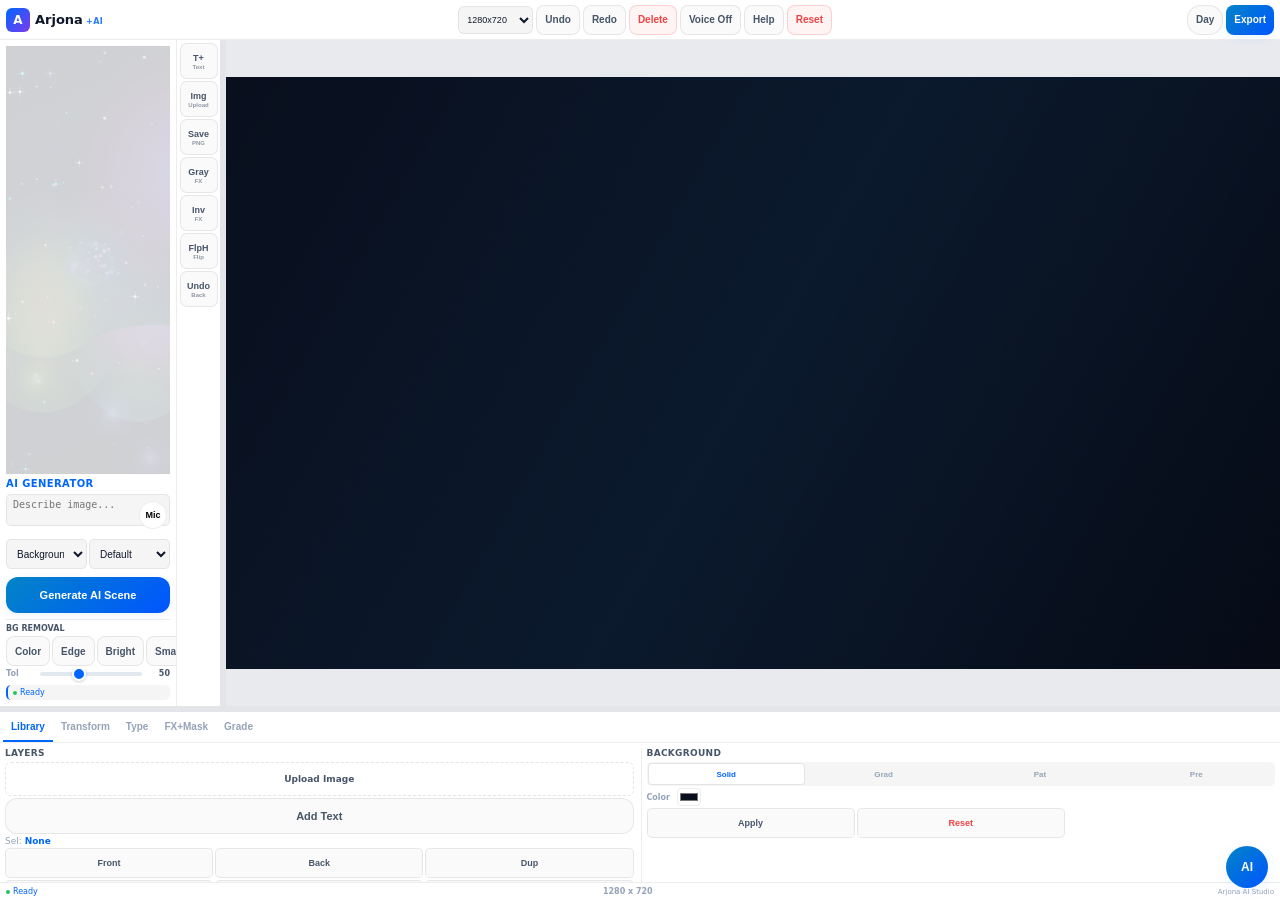
==== commit f92f5d53: "Add files via upload" ====
--- a/index.html
+++ b/index.html
@@ -10,146 +10,169 @@
 
 <body>
 
-    <canvas id="bgCanvas"></canvas>
-
-    <!-- AI CHAT BOX -->
+    <canvas id="bgCanvas" style="display:none"></canvas>
+
+    <!-- AI CHAT -->
     <div id="aiChatBox" class="ai-chat-box hidden">
+        <canvas id="aiNebula" class="ai-nebula-canvas"></canvas>
         <div class="ai-chat-head">
             <span class="ai-mood-dot"></span>
             <span class="ai-chat-title">Arjona <span class="ai-tag">+AI</span></span>
-            <button class="ai-chat-close" onclick="toggleAiChat()" title="Minimize">—</button>
+            <button class="ai-chat-close" onclick="toggleAiChat()">—</button>
         </div>
         <div id="aiChatBody" class="ai-chat-body">
-            <div class="ai-msg ai-msg-bot">Hey! Arjona AI here. Ask me anything about design!</div>
+            <div class="ai-msg ai-msg-bot">Hey! Arjona AI here. Ask me anything!</div>
         </div>
         <div class="ai-typing" id="aiTyping" style="display:none">Thinking...</div>
         <div class="ai-chat-input">
-            <input type="text" id="aiChatInput" placeholder="Ask AI..." onkeydown="if(event.key==='Enter')sendAiChat()">
-            <button onclick="sendAiChat()" title="Send">Send</button>
-            <button onclick="startAiVoice()" id="aiVoiceBtn" title="Voice">Mic</button>
-        </div>
-    </div>
-    <button id="aiChatToggle" class="ai-chat-toggle" onclick="toggleAiChat()" title="AI Chat"
-        aria-label="AI Chat">AI</button>
-
-    <!-- CORNER RESIZE HANDLES -->
+            <input type="text" id="aiChatInput" placeholder="Ask AI..."
+                onkeydown="if(event.key==='Enter')sendAiChat()">
+            <button onclick="sendAiChat()">Send</button>
+            <button onclick="startAiVoice()" id="aiVoiceBtn">Mic</button>
+        </div>
+    </div>
+
+    <!-- AI CHAT TOGGLE -->
+    <button id="aiChatToggle" class="ai-chat-toggle" onclick="toggleAiChat()">AI</button>
+
+    <!-- CORNER HANDLES -->
     <div id="rhNW" class="corner-handle nw" style="display:none"></div>
     <div id="rhNE" class="corner-handle ne" style="display:none"></div>
     <div id="rhSW" class="corner-handle sw" style="display:none"></div>
     <div id="rhSE" class="corner-handle se" style="display:none"></div>
 
-    <!-- DELETE FLOAT -->
-    <button id="delFloat" class="del-float" style="display:none" onclick="layerOp('del')" title="Delete">Delete</button>
-
     <!-- SEL BAR -->
     <div id="selBar" class="sel-bar" style="display:none">
-        <button onclick="layerOp('front')" title="Front">Front</button>
-        <button onclick="layerOp('back')" title="Back">Back</button>
-        <button onclick="layerOp('dup')" title="Duplicate">Dup</button>
+        <button onclick="layerOp('front')">Front</button>
+        <button onclick="layerOp('back')">Back</button>
+        <button onclick="layerOp('dup')">Dup</button>
         <span class="sel-sep"></span>
-        <button onclick="alignEl('l')" title="Left">L</button>
-        <button onclick="alignEl('c')" title="Center">C</button>
-        <button onclick="alignEl('r')" title="Right">R</button>
-        <button onclick="alignEl('m')" title="Middle">M</button>
+        <button onclick="alignEl('l')">L</button>
+        <button onclick="alignEl('c')">C</button>
+        <button onclick="alignEl('r')">R</button>
+        <button onclick="alignEl('m')">M</button>
     </div>
 
     <!-- HELP MODAL -->
-    <div id="helpModal" class="modal-overlay" style="display:none" onclick="if(event.target===this)closeHelp()">
+    <div id="helpModal" class="modal-overlay" style="display:none"
+        onclick="if(event.target===this)closeHelp()">
         <div class="modal-box">
             <div class="modal-head">
-                <h2>Arjona <span class="ai-tag">+AI</span> Help</h2><button class="modal-x"
-                    onclick="closeHelp()">X</button>
+                <h2>Arjona <span class="ai-tag">+AI</span> Help</h2>
+                <button class="modal-x" onclick="closeHelp()">X</button>
             </div>
             <div class="modal-body">
                 <div class="help-card">
                     <h3>Quick Start</h3>
-                    <p>Upload image or add text. Use AI Generator. Adjust with sliders. Export HD PNG.</p>
+                    <p>Upload image or add text. Use AI Generator. Export HD PNG.</p>
                 </div>
                 <div class="help-card">
                     <h3>Shortcuts</h3>
-                    <p>Ctrl+Z Undo | Ctrl+D Duplicate | Del Delete | Arrows Move | Shift+Arrow 10px | Ctrl+S Export</p>
+                    <p>Ctrl+Z Undo | Ctrl+D Dup | Del Delete | Arrows Move | Ctrl+S Export</p>
                 </div>
                 <div class="help-card">
-                    <h3>AI Chat</h3>
-                    <p>Tap the AI button to chat. Give voice commands or type questions.</p>
-                </div>
-            </div>
-        </div>
-    </div>
-
-    <!-- HEADER — slim for mobile -->
+                    <h3>Mobile</h3>
+                    <p>Tap to select. Drag to move. Pinch to resize. Bottom bar for tools.</p>
+                </div>
+            </div>
+        </div>
+    </div>
+
+    <!-- HEADER -->
     <header class="topbar">
         <div class="tb-l">
             <div class="logo">A</div>
             <span class="brand">Arjona<span class="ai-tag">+AI</span></span>
         </div>
-        <!-- Desktop nav buttons -->
         <div class="tb-desk">
-            <select class="tb-sel" onchange="var s=this.value.split('x');setupC(parseInt(s[0]),parseInt(s[1]))"
-                title="Canvas size">
+            <select class="tb-sel"
+                onchange="var s=this.value.split('x');setupC(parseInt(s[0]),parseInt(s[1]))">
                 <option value="1280x720">1280x720</option>
                 <option value="1080x1080">1080x1080</option>
                 <option value="720x1280">720x1280</option>
                 <option value="1920x1080">1920x1080</option>
             </select>
-            <button class="btn btn-ghost btn-sm" onclick="triggerUndo()" title="Undo">Undo</button>
-            <button class="btn btn-ghost btn-sm" onclick="triggerRedo()" title="Redo">Redo</button>
-            <button class="btn btn-danger btn-sm" onclick="layerOp('del')" title="Delete selected">Delete</button>
-            <button class="btn btn-ghost btn-sm" onclick="toggleTTS()" id="ttsBtn" title="Voice">Voice Off</button>
-            <button class="btn btn-ghost btn-sm" onclick="openHelp()" title="Help">Help</button>
-            <button class="btn btn-danger btn-sm" onclick="resetAll()" title="Reset">Reset</button>
-        </div>
-        <!-- Always visible -->
+            <button class="btn btn-ghost btn-sm" onclick="triggerUndo()">Undo</button>
+            <button class="btn btn-ghost btn-sm" onclick="triggerRedo()">Redo</button>
+            <button class="btn btn-danger btn-sm" onclick="layerOp('del')">Delete</button>
+            <button class="btn btn-ghost btn-sm" onclick="toggleTTS()" id="ttsBtn">Voice Off</button>
+            <button class="btn btn-ghost btn-sm" onclick="openHelp()">Help</button>
+            <button class="btn btn-danger btn-sm" onclick="resetAll()">Reset</button>
+        </div>
         <div class="tb-r">
-            <button class="theme-toggle" onclick="toggleTheme()" id="themeToggle" title="Theme">Night</button>
-            <button class="btn btn-primary btn-sm" onclick="exportHD()" title="Export PNG">Export</button>
-            <!-- Mobile menu toggle -->
-            <button class="mob-menu-btn" id="mobMenuBtn" onclick="toggleMobMenu()" title="Menu" aria-label="Menu">
-                <span></span><span></span><span></span>
+            <button class="theme-toggle" onclick="toggleTheme()" id="themeToggle">Night</button>
+            <button class="btn btn-primary btn-sm" onclick="exportHD()">Export</button>
+            <button class="mob-menu-btn" id="mobMenuBtn" onclick="toggleMobMenu()">
+                <span></span>
+                <span></span>
+                <span></span>
             </button>
         </div>
     </header>
 
-    <!-- MOBILE SLIDE MENU -->
+    <!-- MOBILE MENU OVERLAY -->
     <div id="mobMenuOverlay" class="mob-menu-overlay" onclick="closeMobMenu()"></div>
+
+    <!-- ✅ FIXED: Removed Undo/Redo from mobile menu -->
     <div id="mobMenuDrawer" class="mob-menu-drawer">
         <div class="mob-menu-head">Menu</div>
-        <button class="mob-menu-item" onclick="triggerUndo();closeMobMenu()">Undo</button>
-        <button class="mob-menu-item" onclick="triggerRedo();closeMobMenu()">Redo</button>
-        <button class="mob-menu-item" onclick="layerOp('del');closeMobMenu()">Delete Selected</button>
         <button class="mob-menu-item" onclick="toggleTTS();closeMobMenu()">Toggle Voice</button>
         <button class="mob-menu-item" onclick="openHelp();closeMobMenu()">Help</button>
+        <button class="mob-menu-item"
+            onclick="openBottomSheet(document.querySelector('[data-sheet=sheetHist]'),'sheetHist');closeMobMenu()">
+            History
+        </button>
+        <button class="mob-menu-item" onclick="exportHD();closeMobMenu()">Export PNG</button>
         <button class="mob-menu-item" onclick="resetAll();closeMobMenu()">Reset All</button>
-        <div class="mob-menu-head" style="margin-top:8px">Canvas Size</div>
-        <button class="mob-menu-item" onclick="setupC(1280,720);closeMobMenu()">1280x720 HD</button>
-        <button class="mob-menu-item" onclick="setupC(1080,1080);closeMobMenu()">1080x1080 Square</button>
-        <button class="mob-menu-item" onclick="setupC(720,1280);closeMobMenu()">720x1280 Story</button>
-    </div>
-
-    <!-- MOBILE AI TOP BAR -->
-    <div class="mob-ai-bar" id="mobAiBar">
-        <div class="mob-ai-inner">
-            <input type="text" id="mobAiPrompt" placeholder="Describe image..." class="mob-ai-input">
+    </div>
+
+    <!-- MOBILE TOP BAR -->
+    <div class="mob-top-bar" id="mobTopBar">
+        <div class="mob-resize-handle mob-resize-top" id="mobResizeTop"
+            ontouchstart="startMobResize(event,'top')"
+            onmousedown="startMobResize(event,'top')">
+            <div class="mob-resize-pill"></div>
+        </div>
+        <div class="mob-top-inner">
+            <input type="text" id="mobAiPrompt"
+                placeholder="Describe image..." class="mob-ai-input">
             <select id="mobAiStyle" class="mob-ai-select">
-                <option value="">Default</option>
+                <option value="">Style</option>
                 <option value=", photorealistic, 8k">Photo</option>
                 <option value=", cinematic lighting">Cinema</option>
                 <option value=", digital art">Art</option>
                 <option value=", anime style">Anime</option>
             </select>
-            <button class="btn btn-primary btn-sm mob-ai-gen" onclick="generateAIMobile()">Generate</button>
+            <button class="btn btn-primary btn-sm mob-gen-btn"
+                onclick="generateAIMobile()">Generate</button>
+            <label class="btn btn-ghost btn-sm mob-upload-btn">
+                Upload
+                <input type="file" accept="image/*" onchange="addImg(event)" hidden>
+            </label>
+        </div>
+        <div class="mob-canvas-size-row">
+            <span class="mob-cs-label">Canvas:</span>
+            <button class="mob-cs-btn active" onclick="mobSetSize(this,1280,720)">HD</button>
+            <button class="mob-cs-btn" onclick="mobSetSize(this,1080,1080)">1:1</button>
+            <button class="mob-cs-btn" onclick="mobSetSize(this,720,1280)">9:16</button>
+            <button class="mob-cs-btn" onclick="mobSetSize(this,1920,1080)">FHD</button>
+            <div class="mob-cs-divider"></div>
+            <button class="mob-cs-ud" onclick="triggerUndo()" title="Undo">↩</button>
+            <button class="mob-cs-ud" onclick="triggerRedo()" title="Redo">↪</button>
         </div>
     </div>
 
     <!-- MAIN LAYOUT -->
     <div class="middle">
-        <!-- LEFT SIDEBAR (desktop only) -->
+
+        <!-- LEFT SIDEBAR -->
         <aside class="left-sb" id="leftSidebar">
             <div class="ai-box">
                 <div class="ai-title">AI Generator</div>
                 <div class="ai-pw">
-                    <textarea id="aiPrompt" rows="2" placeholder="Describe image..." class="inp"></textarea>
-                    <button class="mic-btn" onclick="doVoice(event)" title="Voice">Mic</button>
+                    <textarea id="aiPrompt" rows="2"
+                        placeholder="Describe image..." class="inp"></textarea>
+                    <button class="mic-btn" onclick="doVoice(event)">Mic</button>
                 </div>
                 <div class="ai-opts">
                     <select id="aiMode" class="inp">
@@ -165,39 +188,62 @@
                         <option value=", 3d render">3D</option>
                     </select>
                 </div>
-                <button class="btn btn-primary" onclick="generateAI()" style="width:100%">Generate AI Scene</button>
+                <button class="btn btn-primary" onclick="generateAI()"
+                    style="width:100%">Generate AI Scene</button>
                 <div class="ai-section">
                     <div class="ai-sub">BG Removal</div>
                     <div class="ai-tools">
-                        <button class="btn btn-ghost btn-sm" onclick="bgRemove('color')" title="Color">Color</button>
-                        <button class="btn btn-ghost btn-sm" onclick="bgRemove('edge')" title="Edge">Edge</button>
-                        <button class="btn btn-ghost btn-sm" onclick="bgRemove('bright')" title="Bright">Bright</button>
-                        <button class="btn btn-ghost btn-sm" onclick="bgRemove('smart')" title="Smart">Smart</button>
-                    </div>
-                    <div class="sld"><label>Tol</label><input type="range" id="sl-tol" min="10" max="120" value="50"
-                            oninput="document.getElementById('v-tol').innerText=this.value"><span id="v-tol">50</span>
-                    </div>
-                </div>
-                <div class="log-bar"><span class="log-dot"></span>
+                        <button class="btn btn-ghost btn-sm"
+                            onclick="bgRemove('color')">Color</button>
+                        <button class="btn btn-ghost btn-sm"
+                            onclick="bgRemove('edge')">Edge</button>
+                        <button class="btn btn-ghost btn-sm"
+                            onclick="bgRemove('bright')">Bright</button>
+                        <button class="btn btn-ghost btn-sm"
+                            onclick="bgRemove('smart')">Smart</button>
+                    </div>
+                    <div class="sld">
+                        <label>Tol</label>
+                        <input type="range" id="sl-tol" min="10" max="120"
+                            value="50"
+                            oninput="document.getElementById('v-tol').innerText=this.value">
+                        <span id="v-tol">50</span>
+                    </div>
+                </div>
+                <div class="log-bar">
+                    <span class="log-dot"></span>
                     <p id="logTxt">Ready</p>
                 </div>
             </div>
             <div class="dots-col">
-                <button class="dot-btn" onclick="addText()" title="Text"><span>T+</span><small>Text</small></button>
-                <button class="dot-btn" onclick="document.getElementById('qImg').click()"
-                    title="Image"><span>Img</span><small>Upload</small></button>
-                <input type="file" id="qImg" accept="image/*" style="display:none" onchange="addImg(event)">
-                <button class="dot-btn" onclick="exportHD()" title="Export"><span>Save</span><small>PNG</small></button>
-                <button class="dot-btn" onclick="grayscale()"
-                    title="Grayscale"><span>Gray</span><small>FX</small></button>
-                <button class="dot-btn" onclick="invertColors()"
-                    title="Invert"><span>Inv</span><small>FX</small></button>
-                <button class="dot-btn" onclick="flipH()" title="Flip H"><span>FlpH</span><small>Flip</small></button>
-                <button class="dot-btn" onclick="triggerUndo()"
-                    title="Undo"><span>Undo</span><small>Back</small></button>
+                <button class="dot-btn" onclick="addText()">
+                    <span>T+</span><small>Text</small>
+                </button>
+                <button class="dot-btn"
+                    onclick="document.getElementById('qImg').click()">
+                    <span>Img</span><small>Upload</small>
+                </button>
+                <input type="file" id="qImg" accept="image/*"
+                    style="display:none" onchange="addImg(event)">
+                <button class="dot-btn" onclick="exportHD()">
+                    <span>Save</span><small>PNG</small>
+                </button>
+                <button class="dot-btn" onclick="grayscale()">
+                    <span>Gray</span><small>FX</small>
+                </button>
+                <button class="dot-btn" onclick="invertColors()">
+                    <span>Inv</span><small>FX</small>
+                </button>
+                <button class="dot-btn" onclick="flipH()">
+                    <span>FlpH</span><small>Flip</small>
+                </button>
+                <button class="dot-btn" onclick="triggerUndo()">
+                    <span>Undo</span><small>Back</small>
+                </button>
             </div>
         </aside>
 
+        <!-- RESIZE HANDLE -->
         <div class="resize-handle resize-h" id="resizeLeft"></div>
 
         <!-- CANVAS -->
@@ -210,208 +256,343 @@
                 </div>
             </div>
         </main>
-    </div>
-
-    <!-- MOBILE BOTTOM TOOLBAR (Lightroom style) -->
+
+    </div>
+
+    <!-- MOBILE BOTTOM BAR -->
     <div class="mob-bottom-bar" id="mobBottomBar">
-        <button class="mob-bar-btn active" data-sheet="sheetLib" onclick="openBottomSheet(this,'sheetLib')"
-            title="Layers">
-            <span class="mob-bar-icon">Lib</span>
-        </button>
-        <button class="mob-bar-btn" data-sheet="sheetTrans" onclick="openBottomSheet(this,'sheetTrans')"
-            title="Transform">
-            <span class="mob-bar-icon">Move</span>
-        </button>
-        <button class="mob-bar-btn" data-sheet="sheetText" onclick="openBottomSheet(this,'sheetText')" title="Type">
-            <span class="mob-bar-icon">Text</span>
-        </button>
-        <button class="mob-bar-btn" data-sheet="sheetFx" onclick="openBottomSheet(this,'sheetFx')" title="Effects">
-            <span class="mob-bar-icon">FX</span>
-        </button>
-        <button class="mob-bar-btn" data-sheet="sheetMask" onclick="openBottomSheet(this,'sheetMask')" title="Mask">
-            <span class="mob-bar-icon">Mask</span>
-        </button>
-        <button class="mob-bar-btn" data-sheet="sheetGrade" onclick="openBottomSheet(this,'sheetGrade')" title="Grade">
-            <span class="mob-bar-icon">Grade</span>
-        </button>
-    </div>
-
-    <!-- MOBILE BOTTOM SHEETS -->
-    <div class="mob-sheet-overlay" id="mobSheetOverlay" onclick="closeBottomSheet()"></div>
-
-    <!-- Library Sheet -->
+        <div class="mob-resize-handle mob-resize-bottom" id="mobResizeBottom"
+            ontouchstart="startMobResize(event,'bottom')"
+            onmousedown="startMobResize(event,'bottom')">
+            <div class="mob-resize-pill"></div>
+        </div>
+        <div class="mob-bottom-inner">
+            <div class="mob-bottom-scroll">
+                <button class="mob-bar-btn active" data-sheet="sheetLib"
+                    onclick="openBottomSheet(this,'sheetLib')">
+                    <span>Lib</span>
+                </button>
+                <button class="mob-bar-btn" data-sheet="sheetTrans"
+                    onclick="openBottomSheet(this,'sheetTrans')">
+                    <span>Move</span>
+                </button>
+                <button class="mob-bar-btn" data-sheet="sheetText"
+                    onclick="openBottomSheet(this,'sheetText')">
+                    <span>Text</span>
+                </button>
+                <button class="mob-bar-btn" data-sheet="sheetFx"
+                    onclick="openBottomSheet(this,'sheetFx')">
+                    <span>FX</span>
+                </button>
+                <button class="mob-bar-btn" data-sheet="sheetMask"
+                    onclick="openBottomSheet(this,'sheetMask')">
+                    <span>Mask</span>
+                </button>
+                <button class="mob-bar-btn" data-sheet="sheetGrade"
+                    onclick="openBottomSheet(this,'sheetGrade')">
+                    <span>Grade</span>
+                </button>
+                <button class="mob-bar-btn" data-sheet="sheetHist"
+                    onclick="openBottomSheet(this,'sheetHist')">
+                    <span>Hist</span>
+                </button>
+            </div>
+            <!-- Single sticky Del button -->
+            <button class="mob-del-btn" onclick="layerOp('del')"
+                title="Delete selected">Del</button>
+        </div>
+    </div>
+
+    <!-- SHEETS OVERLAY -->
+    <div class="mob-sheet-overlay" id="mobSheetOverlay"
+        onclick="closeBottomSheet()"></div>
+
+    <!-- ✅ FIXED: Library Sheet — removed extra Del button -->
     <div class="mob-sheet" id="sheetLib">
-        <div class="mob-sheet-handle" ontouchstart="sheetDragStart(event)" ontouchmove="sheetDragMove(event)"
-            ontouchend="sheetDragEnd(event)">
+        <div class="mob-sheet-handle"
+            ontouchstart="sheetDragStart(event)"
+            ontouchmove="sheetDragMove(event)"
+            ontouchend="sheetDragEnd()">
             <div class="mob-sheet-bar"></div>
         </div>
         <div class="mob-sheet-body">
-            <div class="mob-sheet-title">Layers & Background</div>
+            <div class="mob-sheet-title">Layers</div>
+            <div class="sel-info">Selected: <b id="selLbl">None</b></div>
+
+            <!-- ✅ FIXED: Only Front Back Dup — no Del here -->
             <div class="mob-sheet-row">
-                <button class="btn btn-ghost btn-sm" onclick="addText()" style="flex:1">Add Text</button>
-                <label class="btn btn-ghost btn-sm" style="flex:1;text-align:center">Upload Img<input type="file"
-                        accept="image/*" onchange="addImg(event)" hidden></label>
-            </div>
-            <div class="sel-info">Selected: <b id="selLbl">None</b></div>
+                <button class="btn btn-ghost btn-sm"
+                    onclick="layerOp('front')">Front</button>
+                <button class="btn btn-ghost btn-sm"
+                    onclick="layerOp('back')">Back</button>
+                <button class="btn btn-ghost btn-sm"
+                    onclick="layerOp('dup')">Dup</button>
+            </div>
+
             <div class="mob-sheet-row">
-                <button class="btn btn-ghost btn-sm" onclick="layerOp('front')">Front</button>
-                <button class="btn btn-ghost btn-sm" onclick="layerOp('back')">Back</button>
-                <button class="btn btn-ghost btn-sm" onclick="layerOp('dup')">Dup</button>
-                <button class="btn btn-danger btn-sm" onclick="layerOp('del')">Del</button>
-            </div>
-            <div class="mob-sheet-row">
-                <button class="btn btn-ghost btn-sm" onclick="alignEl('l')">Left</button>
-                <button class="btn btn-ghost btn-sm" onclick="alignEl('c')">Center</button>
-                <button class="btn btn-ghost btn-sm" onclick="alignEl('r')">Right</button>
-                <button class="btn btn-ghost btn-sm" onclick="alignEl('m')">Mid</button>
-            </div>
+                <button class="btn btn-ghost btn-sm"
+                    onclick="alignEl('l')">Left</button>
+                <button class="btn btn-ghost btn-sm"
+                    onclick="alignEl('c')">Center</button>
+                <button class="btn btn-ghost btn-sm"
+                    onclick="alignEl('r')">Right</button>
+                <button class="btn btn-ghost btn-sm"
+                    onclick="alignEl('m')">Mid</button>
+            </div>
+
             <div class="mob-sheet-title" style="margin-top:8px">Background</div>
             <div class="mob-sheet-row">
-                <div class="cr" style="flex:1"><label>Color</label><input type="color" id="mobBgSC" value="#0a0f1e">
+                <div class="cr" style="flex:1">
+                    <label>Color</label>
+                    <input type="color" id="mobBgSC" value="#0a0f1e">
                 </div>
                 <button class="btn btn-ghost btn-sm"
-                    onclick="setBg('solid');document.getElementById('bgSC').value=document.getElementById('mobBgSC').value">Apply</button>
+                    onclick="applyMobBgSolid()">Apply</button>
+                <button class="btn btn-danger btn-sm"
+                    onclick="clearBg()">Reset</button>
             </div>
             <div class="sw-grid-mob">
-                <button class="sw" style="background:linear-gradient(135deg,#667eea,#764ba2)"
+                <button class="sw"
+                    style="background:linear-gradient(135deg,#667eea,#764ba2)"
                     onclick="preBg('#667eea','#764ba2')"></button>
-                <button class="sw" style="background:linear-gradient(135deg,#4facfe,#00f2fe)"
+                <button class="sw"
+                    style="background:linear-gradient(135deg,#4facfe,#00f2fe)"
                     onclick="preBg('#4facfe','#00f2fe')"></button>
-                <button class="sw" style="background:linear-gradient(135deg,#43e97b,#38f9d7)"
+                <button class="sw"
+                    style="background:linear-gradient(135deg,#43e97b,#38f9d7)"
                     onclick="preBg('#43e97b','#38f9d7')"></button>
-                <button class="sw" style="background:linear-gradient(135deg,#fa709a,#fee140)"
+                <button class="sw"
+                    style="background:linear-gradient(135deg,#fa709a,#fee140)"
                     onclick="preBg('#fa709a','#fee140')"></button>
-                <button class="sw" style="background:#000" onclick="preBg('#000','#000')"></button>
-                <button class="sw" style="background:#fff" onclick="preBg('#fff','#fff')"></button>
+                <button class="sw" style="background:#000"
+                    onclick="preBg('#000','#000')"></button>
+                <button class="sw" style="background:#fff"
+                    onclick="preBg('#fff','#fff')"></button>
             </div>
         </div>
     </div>
 
     <!-- Transform Sheet -->
     <div class="mob-sheet" id="sheetTrans">
-        <div class="mob-sheet-handle" ontouchstart="sheetDragStart(event)" ontouchmove="sheetDragMove(event)"
-            ontouchend="sheetDragEnd(event)">
+        <div class="mob-sheet-handle"
+            ontouchstart="sheetDragStart(event)"
+            ontouchmove="sheetDragMove(event)"
+            ontouchend="sheetDragEnd()">
             <div class="mob-sheet-bar"></div>
         </div>
         <div class="mob-sheet-body">
             <div class="mob-sheet-title">Transform</div>
-            <div class="sld"><label>Scale</label><input type="range" id="mob-sl-sc" min="10" max="300" value="100"
-                    oninput="setProp('scale',this.value);document.getElementById('sl-sc').value=this.value"><span
-                    id="mob-v-sc">100%</span></div>
-            <div class="sld"><label>Rotate</label><input type="range" id="mob-sl-rt" min="0" max="360" value="0"
-                    oninput="setProp('rotate',this.value);document.getElementById('sl-rt').value=this.value"><span
-                    id="mob-v-rt">0 deg</span></div>
-            <div class="sld"><label>Opacity</label><input type="range" id="mob-sl-op" min="0" max="100" value="100"
-                    oninput="setProp('opacity',this.value);document.getElementById('sl-op').value=this.value"><span
-                    id="mob-v-op">100%</span></div>
+            <div class="sld">
+                <label>Scale</label>
+                <input type="range" id="mob-sl-sc" min="10" max="300"
+                    value="100" oninput="setProp('scale',this.value)">
+                <span id="mob-v-sc">100%</span>
+            </div>
+            <div class="sld">
+                <label>Rotate</label>
+                <input type="range" id="mob-sl-rt" min="0" max="360"
+                    value="0" oninput="setProp('rotate',this.value)">
+                <span id="mob-v-rt">0°</span>
+            </div>
+            <div class="sld">
+                <label>Opacity</label>
+                <input type="range" id="mob-sl-op" min="0" max="100"
+                    value="100" oninput="setProp('opacity',this.value)">
+                <span id="mob-v-op">100%</span>
+            </div>
         </div>
     </div>
 
     <!-- Text Sheet -->
     <div class="mob-sheet" id="sheetText">
-        <div class="mob-sheet-handle" ontouchstart="sheetDragStart(event)" ontouchmove="sheetDragMove(event)"
-            ontouchend="sheetDragEnd(event)">
+        <div class="mob-sheet-handle"
+            ontouchstart="sheetDragStart(event)"
+            ontouchmove="sheetDragMove(event)"
+            ontouchend="sheetDragEnd()">
             <div class="mob-sheet-bar"></div>
         </div>
         <div class="mob-sheet-body">
             <div class="mob-sheet-title">Typography</div>
-            <input type="text" id="mobTxtIn" placeholder="Edit text..."
-                oninput="setTxt(this.value);document.getElementById('txtIn').value=this.value" class="inp">
-            <div class="cr"><label>Color</label><input type="color" id="mobTxtCol" value="#00f2fe"
-                    onchange="setProp('color',this.value)"></div>
-            <select id="mobFontSel" onchange="setProp('font',this.value)" class="inp">
+            <button class="btn btn-primary btn-sm" onclick="addText()"
+                style="width:100%;margin-bottom:8px">Add Text Layer</button>
+            <input type="text" id="mobTxtIn"
+                placeholder="Edit text..."
+                oninput="setTxt(this.value)" class="inp">
+            <div class="cr">
+                <label>Color</label>
+                <input type="color" id="mobTxtCol" value="#00f2fe"
+                    onchange="setProp('color',this.value)">
+            </div>
+            <select id="mobFontSel" onchange="setProp('font',this.value)"
+                class="inp">
                 <option value="Arial">Arial</option>
                 <option value="Impact">Impact</option>
                 <option value="Georgia">Georgia</option>
                 <option value="Verdana">Verdana</option>
                 <option value="Courier New">Courier</option>
             </select>
-            <div class="sld"><label>Space</label><input type="range" id="mob-sl-sp" min="-5" max="30" value="0"
-                    oninput="setProp('charSpacing',this.value)"><span id="mob-v-sp">0px</span></div>
-            <div class="sld"><label>Curve</label><input type="range" id="mob-sl-cu" min="-180" max="180" value="0"
-                    oninput="setProp('curve',this.value)"><span id="mob-v-cu">0 deg</span></div>
+            <div class="sld">
+                <label>Space</label>
+                <input type="range" min="-5" max="30" value="0"
+                    oninput="setProp('charSpacing',this.value)">
+                <span>0px</span>
+            </div>
+            <div class="sld">
+                <label>Curve</label>
+                <input type="range" min="-180" max="180" value="0"
+                    oninput="setProp('curve',this.value)">
+                <span>0°</span>
+            </div>
         </div>
     </div>
 
     <!-- FX Sheet -->
     <div class="mob-sheet" id="sheetFx">
-        <div class="mob-sheet-handle" ontouchstart="sheetDragStart(event)" ontouchmove="sheetDragMove(event)"
-            ontouchend="sheetDragEnd(event)">
+        <div class="mob-sheet-handle"
+            ontouchstart="sheetDragStart(event)"
+            ontouchmove="sheetDragMove(event)"
+            ontouchend="sheetDragEnd()">
             <div class="mob-sheet-bar"></div>
         </div>
         <div class="mob-sheet-body">
             <div class="mob-sheet-title">Effects</div>
-            <div class="fx-row"><input type="color" id="mob-c-stroke" value="#000000"
+            <div class="fx-row">
+                <input type="color" value="#000000"
                     onchange="setProp('strokeColor',this.value)">
-                <div class="sld"><label>Stroke</label><input type="range" min="0" max="15" value="2"
-                        oninput="setProp('stroke',this.value)"><span>2px</span></div>
-            </div>
-            <div class="fx-row"><input type="color" id="mob-c-glow" value="#00f2fe"
+                <div class="sld">
+                    <label>Stroke</label>
+                    <input type="range" min="0" max="15" value="2"
+                        oninput="setProp('stroke',this.value)">
+                    <span>2px</span>
+                </div>
+            </div>
+            <div class="fx-row">
+                <input type="color" value="#00f2fe"
                     onchange="setProp('glowColor',this.value)">
-                <div class="sld"><label>Glow</label><input type="range" min="0" max="40" value="8"
-                        oninput="setProp('glow',this.value)"><span>8px</span></div>
-            </div>
-            <div class="fx-row"><input type="color" id="mob-c-3d" value="#1e293b"
+                <div class="sld">
+                    <label>Glow</label>
+                    <input type="range" min="0" max="40" value="8"
+                        oninput="setProp('glow',this.value)">
+                    <span>8px</span>
+                </div>
+            </div>
+            <div class="fx-row">
+                <input type="color" value="#1e293b"
                     onchange="setProp('threeDColor',this.value)">
-                <div class="sld"><label>3D</label><input type="range" min="0" max="25" value="0"
-                        oninput="setProp('threeDDepth',this.value)"><span>0px</span></div>
-            </div>
-            <div class="fx-row"><input type="color" id="mob-c-is" value="#000000"
+                <div class="sld">
+                    <label>3D</label>
+                    <input type="range" min="0" max="25" value="0"
+                        oninput="setProp('threeDDepth',this.value)">
+                    <span>0px</span>
+                </div>
+            </div>
+            <div class="fx-row">
+                <input type="color" value="#000000"
                     onchange="setProp('innerShadowColor',this.value)">
-                <div class="sld"><label>Shadow</label><input type="range" min="0" max="20" value="0"
-                        oninput="setProp('innerShadow',this.value)"><span>0px</span></div>
-            </div>
-            <div class="sld"><label>Emboss</label><input type="range" min="0" max="10" value="0"
-                    oninput="setProp('emboss',this.value)"><span>0px</span></div>
-            <div class="sld"><label>Reflect</label><input type="range" min="0" max="80" value="0"
-                    oninput="setProp('reflection',this.value)"><span>0%</span></div>
+                <div class="sld">
+                    <label>Shadow</label>
+                    <input type="range" min="0" max="20" value="0"
+                        oninput="setProp('innerShadow',this.value)">
+                    <span>0px</span>
+                </div>
+            </div>
+            <div class="sld">
+                <label>Emboss</label>
+                <input type="range" min="0" max="10" value="0"
+                    oninput="setProp('emboss',this.value)">
+                <span>0px</span>
+            </div>
+            <div class="sld">
+                <label>Reflect</label>
+                <input type="range" min="0" max="80" value="0"
+                    oninput="setProp('reflection',this.value)">
+                <span>0%</span>
+            </div>
         </div>
     </div>
 
     <!-- Mask Sheet -->
     <div class="mob-sheet" id="sheetMask">
-        <div class="mob-sheet-handle" ontouchstart="sheetDragStart(event)" ontouchmove="sheetDragMove(event)"
-            ontouchend="sheetDragEnd(event)">
+        <div class="mob-sheet-handle"
+            ontouchstart="sheetDragStart(event)"
+            ontouchmove="sheetDragMove(event)"
+            ontouchend="sheetDragEnd()">
             <div class="mob-sheet-bar"></div>
         </div>
         <div class="mob-sheet-body">
-            <div class="mob-sheet-title">Mask & Erase</div>
+            <div class="mob-sheet-title">Mask &amp; Erase</div>
             <div class="mob-sheet-row">
-                <button class="mode-btn active" onclick="setMode('select',this)">Select</button>
-                <button class="mode-btn" onclick="setMode('eraser',this)">Erase</button>
-                <button class="mode-btn" onclick="setMode('mask',this)">Mask</button>
-            </div>
-            <div class="sld"><label>Brush</label><input type="range" id="mob-sl-br" min="5" max="100" value="25"
-                    oninput="bSz=parseInt(this.value)"><span>25px</span></div>
-            <button class="btn btn-ghost" onclick="restMask()" style="width:100%">Restore Erased</button>
-            <button class="btn btn-primary" onclick="bgRemove('smart')" style="width:100%;margin-top:6px">AI BG
-                Remove</button>
+                <button class="mode-btn active"
+                    onclick="setMode('select',this)">Select</button>
+                <button class="mode-btn"
+                    onclick="setMode('eraser',this)">Erase</button>
+                <button class="mode-btn"
+                    onclick="setMode('mask',this)">Mask</button>
+            </div>
+            <div class="sld">
+                <label>Brush</label>
+                <input type="range" min="5" max="100" value="25"
+                    oninput="bSz=parseInt(this.value)">
+                <span>25px</span>
+            </div>
+            <button class="btn btn-ghost" onclick="restMask()"
+                style="width:100%">Restore</button>
+            <button class="btn btn-primary" onclick="bgRemove('smart')"
+                style="width:100%;margin-top:6px">AI BG Remove</button>
         </div>
     </div>
 
     <!-- Grade Sheet -->
     <div class="mob-sheet" id="sheetGrade">
-        <div class="mob-sheet-handle" ontouchstart="sheetDragStart(event)" ontouchmove="sheetDragMove(event)"
-            ontouchend="sheetDragEnd(event)">
+        <div class="mob-sheet-handle"
+            ontouchstart="sheetDragStart(event)"
+            ontouchmove="sheetDragMove(event)"
+            ontouchend="sheetDragEnd()">
             <div class="mob-sheet-bar"></div>
         </div>
         <div class="mob-sheet-body">
-            <div class="mob-sheet-title">Color Grading</div>
-            <div class="sld"><label>Bright</label><input type="range" id="mob-sg-br" min="-100" max="100" value="0"
-                    oninput="liveG()"><span>0</span></div>
-            <div class="sld"><label>Contrast</label><input type="range" id="mob-sg-ct" min="-100" max="100" value="0"
-                    oninput="liveG()"><span>0</span></div>
-            <div class="sld"><label>Saturate</label><input type="range" id="mob-sg-sa" min="-100" max="100" value="0"
-                    oninput="liveG()"><span>0</span></div>
-            <div class="sld"><label>Temp</label><input type="range" id="mob-sg-te" min="-50" max="50" value="0"
-                    oninput="liveG()"><span>0</span></div>
-            <div class="sld"><label>Vignette</label><input type="range" id="mob-sg-vi" min="0" max="100" value="0"
-                    oninput="liveG()"><span>0</span></div>
-            <div class="sld"><label>Grain</label><input type="range" id="mob-sg-gr" min="0" max="50" value="0"
-                    oninput="liveG()"><span>0</span></div>
-            <div class="mob-sheet-row" style="margin-top:6px">
-                <button class="btn btn-primary btn-sm" onclick="applyGrade()" style="flex:1">Apply</button>
-                <button class="btn btn-danger btn-sm" onclick="resetGrade()" style="flex:1">Reset</button>
+            <div class="mob-sheet-title">Grading</div>
+            <div class="sld">
+                <label>Bright</label>
+                <input type="range" id="mob-sg-br" min="-100" max="100"
+                    value="0" oninput="liveG()">
+                <span>0</span>
+            </div>
+            <div class="sld">
+                <label>Contrast</label>
+                <input type="range" id="mob-sg-ct" min="-100" max="100"
+                    value="0" oninput="liveG()">
+                <span>0</span>
+            </div>
+            <div class="sld">
+                <label>Sat</label>
+                <input type="range" id="mob-sg-sa" min="-100" max="100"
+                    value="0" oninput="liveG()">
+                <span>0</span>
+            </div>
+            <div class="sld">
+                <label>Temp</label>
+                <input type="range" id="mob-sg-te" min="-50" max="50"
+                    value="0" oninput="liveG()">
+                <span>0</span>
+            </div>
+            <div class="sld">
+                <label>Vig</label>
+                <input type="range" id="mob-sg-vi" min="0" max="100"
+                    value="0" oninput="liveG()">
+                <span>0</span>
+            </div>
+            <div class="sld">
+                <label>Grain</label>
+                <input type="range" id="mob-sg-gr" min="0" max="50"
+                    value="0" oninput="liveG()">
+                <span>0</span>
+            </div>
+            <div class="mob-sheet-row">
+                <button class="btn btn-primary btn-sm"
+                    onclick="applyGrade()" style="flex:1">Apply</button>
+                <button class="btn btn-danger btn-sm"
+                    onclick="resetGrade()" style="flex:1">Reset</button>
             </div>
             <div class="mob-sheet-title" style="margin-top:8px">Presets</div>
             <div class="gp-grid-mob">
@@ -436,99 +617,204 @@
         </div>
     </div>
 
-    <!-- DESKTOP BOTTOM PANEL (hidden on mobile) -->
+    <!-- History Sheet -->
+    <div class="mob-sheet" id="sheetHist">
+        <div class="mob-sheet-handle"
+            ontouchstart="sheetDragStart(event)"
+            ontouchmove="sheetDragMove(event)"
+            ontouchend="sheetDragEnd()">
+            <div class="mob-sheet-bar"></div>
+        </div>
+        <div class="mob-sheet-body">
+            <div class="mob-sheet-title">History</div>
+            <div id="histList" class="hist-list">
+                <div class="hist-empty">No history yet</div>
+            </div>
+            <button class="btn btn-danger btn-sm" onclick="clearHistory()"
+                style="width:100%;margin-top:6px">Clear History</button>
+        </div>
+    </div>
+
+    <!-- DESKTOP BOTTOM PANEL -->
     <div class="resize-handle resize-v desk-only" id="resizeBottom"></div>
     <div class="bottom-panel desk-only" id="bottomPanel">
         <div class="bp-tabs">
-            <button class="bp-tab active" data-p="bpLib" onclick="bpTab(this)">Library</button>
-            <button class="bp-tab" data-p="bpTrans" onclick="bpTab(this)">Transform</button>
-            <button class="bp-tab" data-p="bpText" onclick="bpTab(this)">Type</button>
-            <button class="bp-tab" data-p="bpFxMask" onclick="bpTab(this)">FX+Mask</button>
-            <button class="bp-tab" data-p="bpGrade" onclick="bpTab(this)">Grade</button>
+            <button class="bp-tab active" data-p="bpLib"
+                onclick="bpTab(this)">Library</button>
+            <button class="bp-tab" data-p="bpTrans"
+                onclick="bpTab(this)">Transform</button>
+            <button class="bp-tab" data-p="bpText"
+                onclick="bpTab(this)">Type</button>
+            <button class="bp-tab" data-p="bpFxMask"
+                onclick="bpTab(this)">FX+Mask</button>
+            <button class="bp-tab" data-p="bpGrade"
+                onclick="bpTab(this)">Grade</button>
         </div>
         <div class="bp-body">
+
+            <!-- Library Panel -->
             <div class="bp-pan active" id="bpLib">
                 <div class="bp-col">
                     <div class="bp-h">Layers</div>
-                    <div class="upz"><input type="file" accept="image/*" onchange="addImg(event)"><span>Upload
-                            Image</span></div>
-                    <button class="btn btn-ghost" onclick="addText()" style="width:100%">Add Text</button>
-                    <div class="sel-info">Sel: <b id="selLblDesk">None</b></div>
-                    <div class="act-row"><button onclick="layerOp('front')">Front</button><button
-                            onclick="layerOp('back')">Back</button><button onclick="layerOp('dup')">Dup</button><button
-                            class="act-d" onclick="layerOp('del')">Del</button></div>
-                    <div class="act-row"><button onclick="alignEl('l')">Left</button><button
-                            onclick="alignEl('c')">Center</button><button onclick="alignEl('r')">Right</button><button
-                            onclick="alignEl('m')">Mid</button></div>
+                    <div class="upz">
+                        <input type="file" accept="image/*"
+                            onchange="addImg(event)">
+                        <span>Upload Image</span>
+                    </div>
+                    <button class="btn btn-ghost" onclick="addText()"
+                        style="width:100%">Add Text</button>
+                    <div class="sel-info">
+                        Sel: <b id="selLblDesk">None</b>
+                    </div>
+                    <!-- ✅ FIXED: Removed extra Del from desktop lib -->
+                    <div class="act-row">
+                        <button onclick="layerOp('front')">Front</button>
+                        <button onclick="layerOp('back')">Back</button>
+                        <button onclick="layerOp('dup')">Dup</button>
+                    </div>
+                    <div class="act-row">
+                        <button onclick="alignEl('l')">Left</button>
+                        <button onclick="alignEl('c')">Center</button>
+                        <button onclick="alignEl('r')">Right</button>
+                        <button onclick="alignEl('m')">Mid</button>
+                    </div>
                 </div>
                 <div class="bp-col">
                     <div class="bp-h">Background</div>
-                    <div class="bg-tabs" id="bgTB"><button class="bgt active" data-p="bgS"
-                            onclick="bgT(this)">Solid</button><button class="bgt" data-p="bgG"
-                            onclick="bgT(this)">Grad</button><button class="bgt" data-p="bgPt"
-                            onclick="bgT(this)">Pat</button><button class="bgt" data-p="bgPr"
-                            onclick="bgT(this)">Pre</button></div>
+                    <div class="bg-tabs" id="bgTB">
+                        <button class="bgt active" data-p="bgS"
+                            onclick="bgT(this)">Solid</button>
+                        <button class="bgt" data-p="bgG"
+                            onclick="bgT(this)">Grad</button>
+                        <button class="bgt" data-p="bgPt"
+                            onclick="bgT(this)">Pat</button>
+                        <button class="bgt" data-p="bgPr"
+                            onclick="bgT(this)">Pre</button>
+                    </div>
                     <div id="bgPans">
                         <div class="bgp active" id="bgS">
-                            <div class="cr"><label>Color</label><input type="color" id="bgSC" value="#0a0f1e"></div>
-                            <button class="btn btn-ghost" onclick="setBg('solid')" style="width:100%">Apply</button>
+                            <div class="cr">
+                                <label>Color</label>
+                                <input type="color" id="bgSC" value="#0a0f1e">
+                            </div>
+                            <div class="act-row">
+                                <button onclick="setBg('solid')"
+                                    style="flex:1">Apply</button>
+                                <button class="act-d" onclick="clearBg()"
+                                    style="flex:1">Reset</button>
+                            </div>
                         </div>
                         <div class="bgp" id="bgG">
-                            <div class="cr"><label>From</label><input type="color" id="bgG1" value="#00f2fe"></div>
-                            <div class="cr"><label>To</label><input type="color" id="bgG2" value="#7928ca"></div><select
-                                id="bgGD" class="inp">
+                            <div class="cr">
+                                <label>From</label>
+                                <input type="color" id="bgG1" value="#00f2fe">
+                            </div>
+                            <div class="cr">
+                                <label>To</label>
+                                <input type="color" id="bgG2" value="#7928ca">
+                            </div>
+                            <select id="bgGD" class="inp">
                                 <option value="tb">Vert</option>
                                 <option value="lr">Horiz</option>
                                 <option value="diag">Diag</option>
                                 <option value="rad">Rad</option>
-                            </select><button class="btn btn-ghost" onclick="setBg('grad')"
+                            </select>
+                            <button class="btn btn-ghost"
+                                onclick="setBg('grad')"
                                 style="width:100%">Apply</button>
                         </div>
                         <div class="bgp" id="bgPt">
-                            <div class="pat-row"><button onclick="setBg('pat','dots')">Dots</button><button
-                                    onclick="setBg('pat','grid')">Grid</button><button
-                                    onclick="setBg('pat','stripe')">Str</button><button
-                                    onclick="setBg('pat','check')">Chk</button><button
-                                    onclick="setBg('pat','diamond')">Dia</button><button
-                                    onclick="setBg('pat','zigzag')">Zig</button></div>
-                            <div class="cr"><label>Line</label><input type="color" id="bgPC" value="#00f2fe"></div>
-                            <div class="cr"><label>Base</label><input type="color" id="bgPB" value="#0a0f1e"></div>
+                            <div class="pat-row">
+                                <button onclick="setBg('pat','dots')">Dots</button>
+                                <button onclick="setBg('pat','grid')">Grid</button>
+                                <button onclick="setBg('pat','stripe')">Str</button>
+                                <button onclick="setBg('pat','check')">Chk</button>
+                                <button onclick="setBg('pat','diamond')">Dia</button>
+                                <button onclick="setBg('pat','zigzag')">Zig</button>
+                            </div>
+                            <div class="cr">
+                                <label>Line</label>
+                                <input type="color" id="bgPC" value="#00f2fe">
+                            </div>
+                            <div class="cr">
+                                <label>Base</label>
+                                <input type="color" id="bgPB" value="#0a0f1e">
+                            </div>
                         </div>
                         <div class="bgp" id="bgPr">
-                            <div class="sw-grid"><button class="sw"
+                            <div class="sw-grid">
+                                <button class="sw"
                                     style="background:linear-gradient(135deg,#667eea,#764ba2)"
-                                    onclick="preBg('#667eea','#764ba2')"></button><button class="sw"
+                                    onclick="preBg('#667eea','#764ba2')"></button>
+                                <button class="sw"
                                     style="background:linear-gradient(135deg,#4facfe,#00f2fe)"
-                                    onclick="preBg('#4facfe','#00f2fe')"></button><button class="sw"
+                                    onclick="preBg('#4facfe','#00f2fe')"></button>
+                                <button class="sw"
                                     style="background:linear-gradient(135deg,#43e97b,#38f9d7)"
-                                    onclick="preBg('#43e97b','#38f9d7')"></button><button class="sw"
+                                    onclick="preBg('#43e97b','#38f9d7')"></button>
+                                <button class="sw"
                                     style="background:linear-gradient(135deg,#fa709a,#fee140)"
-                                    onclick="preBg('#fa709a','#fee140')"></button><button class="sw"
-                                    style="background:#000" onclick="preBg('#000','#000')"></button><button class="sw"
-                                    style="background:#fff" onclick="preBg('#fff','#fff')"></button></div><button
-                                class="btn btn-danger btn-sm" onclick="clearBg()" style="width:100%">Reset</button>
+                                    onclick="preBg('#fa709a','#fee140')"></button>
+                                <button class="sw" style="background:#000"
+                                    onclick="preBg('#000','#000')"></button>
+                                <button class="sw" style="background:#fff"
+                                    onclick="preBg('#fff','#fff')"></button>
+                            </div>
+                            <button class="btn btn-danger btn-sm"
+                                onclick="clearBg()"
+                                style="width:100%">Reset</button>
                         </div>
                     </div>
                 </div>
             </div>
+
+            <!-- Transform Panel -->
             <div class="bp-pan" id="bpTrans">
                 <div class="bp-col">
                     <div class="bp-h">Transform</div>
-                    <div class="sld"><label>Scale</label><input type="range" id="sl-sc" min="10" max="300" value="100"
-                            oninput="setProp('scale',this.value)"><span id="v-sc">100%</span></div>
-                    <div class="sld"><label>Rotate</label><input type="range" id="sl-rt" min="0" max="360" value="0"
-                            oninput="setProp('rotate',this.value)"><span id="v-rt">0 deg</span></div>
-                    <div class="sld"><label>Opacity</label><input type="range" id="sl-op" min="0" max="100" value="100"
-                            oninput="setProp('opacity',this.value)"><span id="v-op">100%</span></div>
-                </div>
-            </div>
+                    <div class="sld">
+                        <label>Scale</label>
+                        <input type="range" id="sl-sc" min="10" max="300"
+                            value="100"
+                            oninput="setProp('scale',this.value)">
+                        <span id="v-sc">100%</span>
+                    </div>
+                    <div class="sld">
+                        <label>Rotate</label>
+                        <input type="range" id="sl-rt" min="0" max="360"
+                            value="0"
+                            oninput="setProp('rotate',this.value)">
+                        <span id="v-rt">0°</span>
+                    </div>
+                    <div class="sld">
+                        <label>Opacity</label>
+                        <input type="range" id="sl-op" min="0" max="100"
+                            value="100"
+                            oninput="setProp('opacity',this.value)">
+                        <span id="v-op">100%</span>
+                    </div>
+                </div>
+            </div>
+
+            <!-- Type Panel -->
             <div class="bp-pan" id="bpText">
                 <div class="bp-col">
                     <div class="bp-h">Typography</div>
-                    <input type="text" id="txtIn" placeholder="Edit text..." oninput="setTxt(this.value)" class="inp">
-                    <div class="cr"><label>Color</label><input type="color" id="txtCol" value="#00f2fe"
-                            onchange="setProp('color',this.value)"></div>
-                    <select id="fontSel" onchange="setProp('font',this.value)" class="inp">
+                    <button class="btn btn-primary btn-sm"
+                        onclick="addText()"
+                        style="width:100%;margin-bottom:6px">
+                        Add Text Layer
+                    </button>
+                    <input type="text" id="txtIn"
+                        placeholder="Edit text..."
+                        oninput="setTxt(this.value)" class="inp">
+                    <div class="cr">
+                        <label>Color</label>
+                        <input type="color" id="txtCol" value="#00f2fe"
+                            onchange="setProp('color',this.value)">
+                    </div>
+                    <select id="fontSel"
+                        onchange="setProp('font',this.value)" class="inp">
                         <option value="Arial">Arial</option>
                         <option value="Impact">Impact</option>
                         <option value="Georgia">Georgia</option>
@@ -536,108 +822,224 @@
                         <option value="Courier New">Courier</option>
                         <option value="Times New Roman">Times</option>
                     </select>
-                    <div class="upz sm"><input type="file" accept=".ttf,.otf,.woff,.woff2"
-                            onchange="upFont(event)"><span>Upload Font</span></div>
+                    <div class="upz sm">
+                        <input type="file" accept=".ttf,.otf,.woff,.woff2"
+                            onchange="upFont(event)">
+                        <span>Upload Font</span>
+                    </div>
                 </div>
                 <div class="bp-col">
                     <div class="bp-h">Spacing</div>
-                    <div class="sld"><label>Space</label><input type="range" id="sl-sp" min="-5" max="30" value="0"
-                            oninput="setProp('charSpacing',this.value)"><span id="v-sp">0px</span></div>
-                    <div class="sld"><label>Curve</label><input type="range" id="sl-cu" min="-180" max="180" value="0"
-                            oninput="setProp('curve',this.value)"><span id="v-cu">0 deg</span></div>
-                </div>
-            </div>
+                    <div class="sld">
+                        <label>Space</label>
+                        <input type="range" id="sl-sp" min="-5" max="30"
+                            value="0"
+                            oninput="setProp('charSpacing',this.value)">
+                        <span id="v-sp">0px</span>
+                    </div>
+                    <div class="sld">
+                        <label>Curve</label>
+                        <input type="range" id="sl-cu" min="-180" max="180"
+                            value="0"
+                            oninput="setProp('curve',this.value)">
+                        <span id="v-cu">0°</span>
+                    </div>
+                </div>
+            </div>
+
+            <!-- FX + Mask Panel -->
             <div class="bp-pan" id="bpFxMask">
                 <div class="bp-col">
                     <div class="bp-h">FX</div>
-                    <div class="fx-row"><input type="color" id="c-stroke" value="#000000"
+                    <div class="fx-row">
+                        <input type="color" id="c-stroke" value="#000000"
                             onchange="setProp('strokeColor',this.value)">
-                        <div class="sld"><label>Stroke</label><input type="range" id="sl-st" min="0" max="15" value="2"
-                                oninput="setProp('stroke',this.value)"><span id="v-st">2px</span></div>
-                    </div>
-                    <div class="fx-row"><input type="color" id="c-glow" value="#00f2fe"
+                        <div class="sld">
+                            <label>Stroke</label>
+                            <input type="range" id="sl-st" min="0" max="15"
+                                value="2"
+                                oninput="setProp('stroke',this.value)">
+                            <span id="v-st">2px</span>
+                        </div>
+                    </div>
+                    <div class="fx-row">
+                        <input type="color" id="c-glow" value="#00f2fe"
                             onchange="setProp('glowColor',this.value)">
-                        <div class="sld"><label>Glow</label><input type="range" id="sl-gw" min="0" max="40" value="8"
-                                oninput="setProp('glow',this.value)"><span id="v-gw">8px</span></div>
-                    </div>
-                    <div class="fx-row"><input type="color" id="c-3d" value="#1e293b"
+                        <div class="sld">
+                            <label>Glow</label>
+                            <input type="range" id="sl-gw" min="0" max="40"
+                                value="8"
+                                oninput="setProp('glow',this.value)">
+                            <span id="v-gw">8px</span>
+                        </div>
+                    </div>
+                    <div class="fx-row">
+                        <input type="color" id="c-3d" value="#1e293b"
                             onchange="setProp('threeDColor',this.value)">
-                        <div class="sld"><label>3D</label><input type="range" id="sl-3d" min="0" max="25" value="0"
-                                oninput="setProp('threeDDepth',this.value)"><span id="v-3d">0px</span></div>
-                    </div>
-                    <div class="fx-row"><input type="color" id="c-is" value="#000000"
+                        <div class="sld">
+                            <label>3D</label>
+                            <input type="range" id="sl-3d" min="0" max="25"
+                                value="0"
+                                oninput="setProp('threeDDepth',this.value)">
+                            <span id="v-3d">0px</span>
+                        </div>
+                    </div>
+                    <div class="fx-row">
+                        <input type="color" id="c-is" value="#000000"
                             onchange="setProp('innerShadowColor',this.value)">
-                        <div class="sld"><label>InShd</label><input type="range" id="sl-is" min="0" max="20" value="0"
-                                oninput="setProp('innerShadow',this.value)"><span id="v-is">0px</span></div>
-                    </div>
-                    <div class="sld"><label>Emboss</label><input type="range" id="sl-em" min="0" max="10" value="0"
-                            oninput="setProp('emboss',this.value)"><span id="v-em">0px</span></div>
-                    <div class="sld"><label>Reflect</label><input type="range" id="sl-rf" min="0" max="80" value="0"
-                            oninput="setProp('reflection',this.value)"><span id="v-rf">0%</span></div>
+                        <div class="sld">
+                            <label>InShd</label>
+                            <input type="range" id="sl-is" min="0" max="20"
+                                value="0"
+                                oninput="setProp('innerShadow',this.value)">
+                            <span id="v-is">0px</span>
+                        </div>
+                    </div>
+                    <div class="sld">
+                        <label>Emboss</label>
+                        <input type="range" id="sl-em" min="0" max="10"
+                            value="0"
+                            oninput="setProp('emboss',this.value)">
+                        <span id="v-em">0px</span>
+                    </div>
+                    <div class="sld">
+                        <label>Reflect</label>
+                        <input type="range" id="sl-rf" min="0" max="80"
+                            value="0"
+                            oninput="setProp('reflection',this.value)">
+                        <span id="v-rf">0%</span>
+                    </div>
                 </div>
                 <div class="bp-col">
                     <div class="bp-h">Mask</div>
-                    <div class="mode-row"><button class="mode-btn active"
-                            onclick="setMode('select',this)">Select</button><button class="mode-btn"
-                            onclick="setMode('eraser',this)">Erase</button><button class="mode-btn"
-                            onclick="setMode('mask',this)">Mask</button></div>
-                    <div class="sld"><label>Brush</label><input type="range" id="sl-br" min="5" max="100" value="25"
-                            oninput="bSz=parseInt(this.value);document.getElementById('v-br').innerText=this.value+'px'"><span
-                            id="v-br">25px</span></div>
-                    <button class="btn btn-ghost" onclick="restMask()" style="width:100%">Restore</button>
-                </div>
-            </div>
+                    <div class="mode-row">
+                        <button class="mode-btn active"
+                            onclick="setMode('select',this)">Select</button>
+                        <button class="mode-btn"
+                            onclick="setMode('eraser',this)">Erase</button>
+                        <button class="mode-btn"
+                            onclick="setMode('mask',this)">Mask</button>
+                    </div>
+                    <div class="sld">
+                        <label>Brush</label>
+                        <input type="range" id="sl-br" min="5" max="100"
+                            value="25"
+                            oninput="bSz=parseInt(this.value);
+                            document.getElementById('v-br').innerText=
+                            this.value+'px'">
+                        <span id="v-br">25px</span>
+                    </div>
+                    <button class="btn btn-ghost" onclick="restMask()"
+                        style="width:100%">Restore</button>
+                </div>
+            </div>
+
+            <!-- Grade Panel -->
             <div class="bp-pan" id="bpGrade">
                 <div class="bp-col">
                     <div class="bp-h">Grade</div>
-                    <div class="sld"><label>Bright</label><input type="range" id="sg-br" min="-100" max="100" value="0"
-                            oninput="liveG()"><span id="vg-br">0</span></div>
-                    <div class="sld"><label>Contrast</label><input type="range" id="sg-ct" min="-100" max="100"
-                            value="0" oninput="liveG()"><span id="vg-ct">0</span></div>
-                    <div class="sld"><label>Sat</label><input type="range" id="sg-sa" min="-100" max="100" value="0"
-                            oninput="liveG()"><span id="vg-sa">0</span></div>
-                    <div class="sld"><label>Temp</label><input type="range" id="sg-te" min="-50" max="50" value="0"
-                            oninput="liveG()"><span id="vg-te">0</span></div>
-                    <div class="sld"><label>Vig</label><input type="range" id="sg-vi" min="0" max="100" value="0"
-                            oninput="liveG()"><span id="vg-vi">0</span></div>
-                    <div class="sld"><label>Grain</label><input type="range" id="sg-gr" min="0" max="50" value="0"
-                            oninput="liveG()"><span id="vg-gr">0</span></div>
-                    <div class="grade-actions"><button class="btn btn-primary" onclick="applyGrade()"
-                            style="flex:1">Apply</button><button class="btn btn-danger btn-sm" onclick="resetGrade()"
-                            style="flex:1">Reset</button></div>
+                    <div class="sld">
+                        <label>Bright</label>
+                        <input type="range" id="sg-br" min="-100" max="100"
+                            value="0" oninput="liveG()">
+                        <span id="vg-br">0</span>
+                    </div>
+                    <div class="sld">
+                        <label>Contrast</label>
+                        <input type="range" id="sg-ct" min="-100" max="100"
+                            value="0" oninput="liveG()">
+                        <span id="vg-ct">0</span>
+                    </div>
+                    <div class="sld">
+                        <label>Sat</label>
+                        <input type="range" id="sg-sa" min="-100" max="100"
+                            value="0" oninput="liveG()">
+                        <span id="vg-sa">0</span>
+                    </div>
+                    <div class="sld">
+                        <label>Temp</label>
+                        <input type="range" id="sg-te" min="-50" max="50"
+                            value="0" oninput="liveG()">
+                        <span id="vg-te">0</span>
+                    </div>
+                    <div class="sld">
+                        <label>Vig</label>
+                        <input type="range" id="sg-vi" min="0" max="100"
+                            value="0" oninput="liveG()">
+                        <span id="vg-vi">0</span>
+                    </div>
+                    <div class="sld">
+                        <label>Grain</label>
+                        <input type="range" id="sg-gr" min="0" max="50"
+                            value="0" oninput="liveG()">
+                        <span id="vg-gr">0</span>
+                    </div>
+                    <div class="grade-actions">
+                        <button class="btn btn-primary"
+                            onclick="applyGrade()"
+                            style="flex:1">Apply</button>
+                        <button class="btn btn-danger btn-sm"
+                            onclick="resetGrade()"
+                            style="flex:1">Reset</button>
+                    </div>
                 </div>
                 <div class="bp-col">
                     <div class="bp-h">Presets</div>
-                    <div class="gp-grid"><button class="gp" onclick="gradeP('cinematic')">Cinema</button><button
-                            class="gp" onclick="gradeP('vintage')">Vintage</button><button class="gp"
-                            onclick="gradeP('warm')">Warm</button><button class="gp"
-                            onclick="gradeP('cool')">Cool</button><button class="gp"
-                            onclick="gradeP('noir')">Noir</button><button class="gp"
-                            onclick="gradeP('neon')">Neon</button><button class="gp"
-                            onclick="gradeP('sepia')">Sepia</button><button class="gp"
-                            onclick="gradeP('golden')">Golden</button><button class="gp"
-                            onclick="gradeP('hdr')">HDR</button></div>
+                    <div class="gp-grid">
+                        <button class="gp"
+                            onclick="gradeP('cinematic')">Cinema</button>
+                        <button class="gp"
+                            onclick="gradeP('vintage')">Vintage</button>
+                        <button class="gp"
+                            onclick="gradeP('warm')">Warm</button>
+                        <button class="gp"
+                            onclick="gradeP('cool')">Cool</button>
+                        <button class="gp"
+                            onclick="gradeP('noir')">Noir</button>
+                        <button class="gp"
+                            onclick="gradeP('neon')">Neon</button>
+                        <button class="gp"
+                            onclick="gradeP('sepia')">Sepia</button>
+                        <button class="gp"
+                            onclick="gradeP('golden')">Golden</button>
+                        <button class="gp"
+                            onclick="gradeP('hdr')">HDR</button>
+                    </div>
                 </div>
                 <div class="bp-col">
                     <div class="bp-h">PixArt</div>
-                    <div class="px-grid"><button class="px-btn" onclick="pixelate(10)">Pixel</button><button
-                            class="px-btn" onclick="applyBlur(4)">Blur</button><button class="px-btn"
-                            onclick="applySharpen()">Sharp</button><button class="px-btn"
-                            onclick="grayscale()">Gray</button><button class="px-btn"
-                            onclick="posterize(4)">Poster</button><button class="px-btn"
-                            onclick="edgeDetect()">Edge</button><button class="px-btn"
-                            onclick="applyNoise(25)">Noise</button><button class="px-btn"
-                            onclick="invertColors()">Invert</button></div>
-                </div>
-            </div>
-        </div>
-    </div>
-
-    <!-- STATUS -->
+                    <div class="px-grid">
+                        <button class="px-btn"
+                            onclick="pixelate(10)">Pixel</button>
+                        <button class="px-btn"
+                            onclick="applyBlur(4)">Blur</button>
+                        <button class="px-btn"
+                            onclick="applySharpen()">Sharp</button>
+                        <button class="px-btn"
+                            onclick="grayscale()">Gray</button>
+                        <button class="px-btn"
+                            onclick="posterize(4)">Poster</button>
+                        <button class="px-btn"
+                            onclick="edgeDetect()">Edge</button>
+                        <button class="px-btn"
+                            onclick="applyNoise(25)">Noise</button>
+                        <button class="px-btn"
+                            onclick="invertColors()">Invert</button>
+                    </div>
+                </div>
+            </div>
+
+        </div>
+    </div>
+
+    <!-- STATUS BAR -->
     <div class="statusbar desk-only">
-        <div class="st-l"><span class="st-dot"></span><span id="logTxt2" class="st-log">Ready</span></div>
+        <div class="st-l">
+            <span class="st-dot"></span>
+            <span id="logTxt2" class="st-log">Ready</span>
+        </div>
         <div class="st-c"><span id="cvInfo">1280x720</span></div>
-        <div class="st-r"><span>Arjona AI</span></div>
+        <div class="st-r"><span>Arjona AI Studio</span></div>
     </div>
 
     <script src="script.js"></script>
--- a/style.css
+++ b/style.css
@@ -1,9 +1,7 @@
-/* ============================================
-   ARJONA +AI STUDIO — MOBILE LIGHTROOM STYLE
-   ============================================ */
-
+/* ARJONA +AI — COMPLETE FIXED CSS WITH SMOOTH TRANSITIONS */
 :root {
-    --r: 12px
+    --r: 12px;
+    --trans: all .28s cubic-bezier(.4,0,.2,1)
 }
 
 [data-theme="dark"] {
@@ -33,7 +31,7 @@
     --btn-ghost-hov: rgba(0, 242, 254, .08);
     --card-shd: 0 2px 8px rgba(0, 0, 0, .3);
     --modal-bg: rgba(0, 0, 0, .7);
-    --sheet-bg: rgba(10, 18, 37, .98);
+    --sheet-bg: rgba(10, 18, 37, .98)
 }
 
 [data-theme="light"] {
@@ -63,7 +61,7 @@
     --btn-ghost-hov: rgba(0, 102, 255, .06);
     --card-shd: 0 1px 4px rgba(0, 0, 0, .06);
     --modal-bg: rgba(0, 0, 0, .4);
-    --sheet-bg: rgba(255, 255, 255, .98);
+    --sheet-bg: rgba(255, 255, 255, .98)
 }
 
 *,
@@ -92,11 +90,12 @@
     width: 100%;
     height: 100%;
     z-index: -1;
-    pointer-events: none
+    pointer-events: none;
+    display: none
 }
 
 [data-theme="light"] #bgCanvas {
-    opacity: .04
+    opacity: .06
 }
 
 .ai-tag {
@@ -119,26 +118,27 @@
     border-radius: var(--r);
     font-weight: 700;
     cursor: pointer;
-    transition: transform .15s, box-shadow .15s, filter .15s;
-    min-height: 40px;
-    padding: 8px 14px;
-    font-size: 12px;
+    transition: var(--trans);
+    min-height: 36px;
+    padding: 6px 12px;
+    font-size: 11px;
     white-space: nowrap
 }
 
 .btn:hover {
     transform: translateY(-1px);
-    filter: brightness(1.06)
+    filter: brightness(1.08)
 }
 
 .btn:active {
-    transform: translateY(0)
+    transform: translateY(0) scale(.97);
+    filter: brightness(.96)
 }
 
 .btn-primary {
     background: linear-gradient(135deg, var(--btn-pri-from), var(--btn-pri-to));
     color: #fff;
-    box-shadow: 0 3px 12px var(--glo);
+    box-shadow: 0 3px 10px var(--glo);
     position: relative;
     overflow: hidden
 }
@@ -167,9 +167,9 @@
 }
 
 .btn-sm {
-    min-height: 32px;
-    padding: 4px 10px;
-    font-size: 11px;
+    min-height: 30px;
+    padding: 3px 8px;
+    font-size: 10px;
     border-radius: 8px
 }
 
@@ -179,71 +179,75 @@
     top: 0;
     width: 20px;
     height: 100%;
-    background: linear-gradient(90deg, transparent, rgba(255, 255, 255, .2), transparent);
+    background: linear-gradient(90deg, transparent,
+            rgba(255, 255, 255, .2), transparent);
     animation: sh 2.5s infinite
 }
 
 @keyframes sh {
-    to {
-        left: calc(100% + 20px)
-    }
-}
-
-/* ===== THEME TOGGLE ===== */
+    to { left: calc(100% + 20px) }
+}
+
 .theme-toggle {
-    min-height: 32px;
-    padding: 4px 10px;
+    min-height: 30px;
+    padding: 3px 8px;
     background: var(--btn-ghost-bg);
     border: 1px solid var(--btn-ghost-bd);
-    border-radius: 16px;
+    border-radius: 14px;
     cursor: pointer;
     color: var(--tx2);
-    font-size: 11px;
+    font-size: 10px;
     font-weight: 700;
-    transition: all .2s
+    transition: var(--trans)
 }
 
 .theme-toggle:hover {
-    border-color: var(--ac)
+    border-color: var(--ac);
+    color: var(--ac)
 }
 
 /* ===== HEADER ===== */
 .topbar {
-    height: 42px;
+    height: 40px;
     background: var(--hdr);
     backdrop-filter: blur(14px);
     border-bottom: 1px solid var(--bd);
     display: flex;
     align-items: center;
     justify-content: space-between;
-    padding: 0 8px;
+    padding: 0 6px;
     z-index: 100;
     flex-shrink: 0;
-    gap: 4px
+    gap: 3px
 }
 
 .tb-l {
     display: flex;
     align-items: center;
-    gap: 6px;
+    gap: 5px;
     flex-shrink: 0
 }
 
 .logo {
-    width: 28px;
-    height: 28px;
-    border-radius: 8px;
+    width: 24px;
+    height: 24px;
+    border-radius: 6px;
     background: linear-gradient(135deg, var(--ac), var(--ac2));
     display: flex;
     align-items: center;
     justify-content: center;
-    font-size: 14px;
+    font-size: 12px;
     font-weight: 900;
-    color: #fff
+    color: #fff;
+    transition: var(--trans)
+}
+
+.logo:hover {
+    transform: rotate(-8deg) scale(1.1)
 }
 
 .brand {
-    font-size: 14px;
+    font-size: 13px;
     font-weight: 800;
     color: var(--tx);
     white-space: nowrap
@@ -266,7 +270,12 @@
     border-radius: 6px;
     font-size: 9px;
     outline: none;
-    min-height: 32px
+    min-height: 28px;
+    transition: var(--trans)
+}
+
+.tb-sel:focus {
+    border-color: var(--ac)
 }
 
 .tb-r {
@@ -276,29 +285,34 @@
     flex-shrink: 0
 }
 
-/* ===== HAMBURGER ===== */
 .mob-menu-btn {
     display: none;
-    width: 36px;
-    height: 36px;
+    width: 32px;
+    height: 32px;
     border: 1px solid var(--bd);
     background: var(--btn-ghost-bg);
-    border-radius: 8px;
+    border-radius: 6px;
     cursor: pointer;
     flex-direction: column;
     align-items: center;
     justify-content: center;
-    gap: 4px;
-    flex-shrink: 0
+    gap: 3px;
+    flex-shrink: 0;
+    transition: var(--trans)
+}
+
+.mob-menu-btn:hover {
+    border-color: var(--ac);
+    background: var(--hov)
 }
 
 .mob-menu-btn span {
     display: block;
-    width: 18px;
+    width: 14px;
     height: 2px;
     background: var(--tx);
-    border-radius: 2px;
-    transition: all .2s
+    border-radius: 1px;
+    transition: var(--trans)
 }
 
 /* ===== MOBILE SLIDE MENU ===== */
@@ -307,28 +321,31 @@
     position: fixed;
     inset: 0;
     background: rgba(0, 0, 0, .5);
-    z-index: 998
+    z-index: 998;
+    opacity: 0;
+    transition: opacity .28s ease
 }
 
 .mob-menu-overlay.open {
-    display: block
+    display: block;
+    opacity: 1
 }
 
 .mob-menu-drawer {
     position: fixed;
     top: 0;
-    right: -280px;
-    width: 260px;
+    right: -260px;
+    width: 240px;
     height: 100%;
     background: var(--sf);
     z-index: 999;
-    transition: right .3s;
+    transition: right .3s cubic-bezier(.4,0,.2,1);
     overflow-y: auto;
-    padding: 12px;
+    padding: 10px;
     display: flex;
     flex-direction: column;
     gap: 2px;
-    box-shadow: -4px 0 20px rgba(0, 0, 0, .3)
+    box-shadow: -4px 0 24px rgba(0, 0, 0, .3)
 }
 
 .mob-menu-drawer.open {
@@ -336,12 +353,12 @@
 }
 
 .mob-menu-head {
-    font-size: 12px;
+    font-size: 11px;
     font-weight: 700;
     color: var(--tx3);
     text-transform: uppercase;
-    letter-spacing: .5px;
-    padding: 8px 4px 4px
+    padding: 6px 4px 3px;
+    letter-spacing: .5px
 }
 
 .mob-menu-item {
@@ -350,86 +367,215 @@
     background: var(--btn-ghost-bg);
     border: 1px solid var(--bd);
     color: var(--tx);
-    padding: 10px 12px;
-    border-radius: 8px;
-    font-size: 12px;
+    padding: 8px 10px;
+    border-radius: 6px;
+    font-size: 11px;
     font-weight: 600;
     cursor: pointer;
-    min-height: 44px
+    min-height: 38px;
+    transition: var(--trans)
 }
 
 .mob-menu-item:hover {
     background: var(--hov);
     border-color: var(--ac);
-    color: var(--ac)
-}
-
-/* ===== MOBILE AI TOP BAR ===== */
-.mob-ai-bar {
+    color: var(--ac);
+    transform: translateX(-3px)
+}
+
+/* ===== MOBILE TOP BAR ===== */
+.mob-top-bar {
     display: none;
-    padding: 6px 8px;
     background: var(--hdr);
     border-bottom: 1px solid var(--bd);
     flex-shrink: 0;
-    z-index: 50
-}
-
-.mob-ai-inner {
-    display: flex;
-    gap: 4px;
-    align-items: center
+    z-index: 50;
+    flex-direction: column;
+    position: relative;
+    overflow: hidden;
+    transition: max-height .3s cubic-bezier(.4,0,.2,1)
+}
+
+.mob-top-inner {
+    display: flex;
+    gap: 3px;
+    align-items: center;
+    padding: 5px 6px;
+    flex-wrap: wrap
 }
 
 .mob-ai-input {
     flex: 1;
-    min-height: 38px;
+    min-height: 34px;
+    min-width: 100px;
     background: var(--inp);
     border: 1px solid var(--bd);
     color: var(--tx);
-    padding: 6px 10px;
-    border-radius: 8px;
-    font-size: 12px;
-    outline: none
+    padding: 4px 8px;
+    border-radius: 6px;
+    font-size: 11px;
+    outline: none;
+    transition: var(--trans)
 }
 
 .mob-ai-input:focus {
-    border-color: var(--ac)
+    border-color: var(--ac);
+    box-shadow: 0 0 0 2px var(--glo)
 }
 
 .mob-ai-select {
-    width: 70px;
-    min-height: 38px;
+    width: 60px;
+    min-height: 34px;
     background: var(--inp);
     border: 1px solid var(--bd);
     color: var(--tx);
-    border-radius: 8px;
-    font-size: 10px;
-    padding: 0 4px
-}
-
-.mob-ai-gen {
-    min-height: 38px;
-    white-space: nowrap
-}
-
-/* ===== AI CHAT ===== */
+    border-radius: 6px;
+    font-size: 9px;
+    padding: 0 3px;
+    transition: var(--trans)
+}
+
+.mob-gen-btn {
+    min-height: 34px
+}
+
+.mob-upload-btn {
+    min-height: 34px;
+    text-align: center;
+    cursor: pointer
+}
+
+.mob-canvas-size-row {
+    display: flex;
+    align-items: center;
+    gap: 3px;
+    padding: 3px 6px 5px;
+    overflow-x: auto
+}
+
+.mob-cs-label {
+    font-size: 9px;
+    color: var(--tx3);
+    font-weight: 600;
+    flex-shrink: 0
+}
+
+.mob-cs-btn {
+    min-height: 26px;
+    padding: 2px 8px;
+    background: var(--btn-ghost-bg);
+    border: 1px solid var(--btn-ghost-bd);
+    color: var(--tx2);
+    border-radius: 12px;
+    font-size: 9px;
+    font-weight: 600;
+    cursor: pointer;
+    white-space: nowrap;
+    flex-shrink: 0;
+    transition: var(--trans)
+}
+
+.mob-cs-btn.active {
+    background: var(--hov);
+    border-color: var(--ac);
+    color: var(--ac)
+}
+
+.mob-cs-btn:hover {
+    border-color: var(--ac);
+    color: var(--ac)
+}
+
+.mob-cs-divider {
+    width: 1px;
+    height: 18px;
+    background: var(--bd2);
+    flex-shrink: 0;
+    margin: 0 2px
+}
+
+.mob-cs-ud {
+    min-height: 26px;
+    min-width: 30px;
+    padding: 2px 6px;
+    background: var(--btn-ghost-bg);
+    border: 1px solid var(--btn-ghost-bd);
+    color: var(--tx2);
+    border-radius: 12px;
+    font-size: 13px;
+    font-weight: 700;
+    cursor: pointer;
+    display: flex;
+    align-items: center;
+    justify-content: center;
+    flex-shrink: 0;
+    transition: var(--trans)
+}
+
+.mob-cs-ud:hover,
+.mob-cs-ud:active {
+    border-color: var(--ac);
+    color: var(--ac);
+    background: var(--hov);
+    transform: scale(1.1)
+}
+
+/* ===== MOBILE RESIZE HANDLES ===== */
+.mob-resize-handle {
+    display: flex;
+    justify-content: center;
+    padding: 3px 0;
+    cursor: ns-resize;
+    flex-shrink: 0;
+    touch-action: none
+}
+
+.mob-resize-pill {
+    width: 32px;
+    height: 4px;
+    background: var(--tx3);
+    border-radius: 2px;
+    opacity: .4;
+    transition: var(--trans)
+}
+
+.mob-resize-handle:hover .mob-resize-pill {
+    opacity: .8;
+    background: var(--ac);
+    width: 44px
+}
+
+.mob-resize-top {
+    position: absolute;
+    bottom: 0;
+    left: 0;
+    right: 0;
+    z-index: 5
+}
+
+.mob-resize-bottom {
+    position: relative
+}
+
+/* ===== AI CHAT BOX ===== */
 .ai-chat-box {
     position: fixed;
-    bottom: 64px;
-    right: 12px;
-    width: 300px;
-    max-width: calc(100vw - 24px);
-    max-height: 400px;
+    bottom: 60px;
+    right: 10px;
+    width: 280px;
+    max-width: calc(100vw - 20px);
+    max-height: 380px;
     background: var(--sf);
     border: 1px solid var(--bd2);
-    border-radius: 16px;
-    box-shadow: 0 8px 32px rgba(0, 0, 0, .25);
+    border-radius: 14px;
+    box-shadow: 0 8px 28px rgba(0, 0, 0, .25);
     z-index: 99999;
     display: flex;
     flex-direction: column;
     overflow: hidden;
     backdrop-filter: blur(12px);
-    transition: transform .25s, opacity .25s
+    transition: transform .28s cubic-bezier(.4,0,.2,1),
+                opacity .28s cubic-bezier(.4,0,.2,1)
 }
 
 .ai-chat-box.hidden {
@@ -438,20 +584,35 @@
     pointer-events: none
 }
 
+/* ===== AI NEBULA CANVAS ===== */
+.ai-nebula-canvas {
+    position: absolute;
+    inset: 0;
+    width: 100%;
+    height: 100%;
+    z-index: 0;
+    pointer-events: none;
+    border-radius: 14px;
+    opacity: 0.45
+}
+
 .ai-chat-head {
     display: flex;
     align-items: center;
-    gap: 6px;
-    padding: 8px 12px;
-    background: linear-gradient(135deg, var(--btn-pri-from), var(--btn-pri-to));
+    gap: 5px;
+    padding: 7px 10px;
+    background: linear-gradient(135deg,
+            var(--btn-pri-from), var(--btn-pri-to));
     color: #fff;
-    font-size: 12px;
-    font-weight: 800
+    font-size: 11px;
+    font-weight: 800;
+    position: relative;
+    z-index: 1
 }
 
 .ai-mood-dot {
-    width: 8px;
-    height: 8px;
+    width: 7px;
+    height: 7px;
     background: #22c55e;
     border-radius: 50%;
     flex-shrink: 0;
@@ -466,21 +627,29 @@
     background: none;
     border: none;
     color: rgba(255, 255, 255, .7);
-    font-size: 16px;
-    cursor: pointer;
-    padding: 0 4px;
-    min-height: 28px
+    font-size: 15px;
+    cursor: pointer;
+    padding: 0 3px;
+    min-height: 24px;
+    transition: var(--trans)
+}
+
+.ai-chat-close:hover {
+    color: #fff;
+    transform: scale(1.2)
 }
 
 .ai-chat-body {
     flex: 1;
     overflow-y: auto;
-    padding: 8px;
+    padding: 6px;
     display: flex;
     flex-direction: column;
-    gap: 6px;
-    max-height: 240px;
-    min-height: 60px
+    gap: 4px;
+    max-height: 200px;
+    min-height: 50px;
+    position: relative;
+    z-index: 1
 }
 
 .ai-chat-body::-webkit-scrollbar {
@@ -493,41 +662,58 @@
 }
 
 .ai-msg {
-    padding: 6px 10px;
-    border-radius: 10px;
-    font-size: 11px;
+    padding: 5px 8px;
+    border-radius: 8px;
+    font-size: 10px;
     line-height: 1.4;
     max-width: 85%;
-    word-wrap: break-word
+    word-wrap: break-word;
+    animation: msgIn .2s cubic-bezier(.4,0,.2,1)
+}
+
+@keyframes msgIn {
+    from {
+        opacity: 0;
+        transform: translateY(6px) scale(.97)
+    }
+    to {
+        opacity: 1;
+        transform: translateY(0) scale(1)
+    }
 }
 
 .ai-msg-bot {
     background: var(--inp);
     color: var(--tx);
     align-self: flex-start;
-    border-bottom-left-radius: 4px
+    border-bottom-left-radius: 3px
 }
 
 .ai-msg-user {
-    background: linear-gradient(135deg, var(--btn-pri-from), var(--btn-pri-to));
+    background: linear-gradient(135deg,
+            var(--btn-pri-from), var(--btn-pri-to));
     color: #fff;
     align-self: flex-end;
-    border-bottom-right-radius: 4px
+    border-bottom-right-radius: 3px
 }
 
 .ai-typing {
-    padding: 4px 12px;
-    font-size: 10px;
+    padding: 3px 10px;
+    font-size: 9px;
     color: var(--tx3);
-    font-style: italic
+    font-style: italic;
+    position: relative;
+    z-index: 1
 }
 
 .ai-chat-input {
     display: flex;
     gap: 3px;
-    padding: 6px 8px;
+    padding: 5px 6px;
     border-top: 1px solid var(--bd);
-    background: var(--sf2)
+    background: var(--sf2);
+    position: relative;
+    z-index: 1
 }
 
 .ai-chat-input input {
@@ -535,70 +721,81 @@
     background: var(--inp);
     border: 1px solid var(--bd);
     color: var(--tx);
-    padding: 6px 8px;
-    border-radius: 8px;
-    font-size: 11px;
+    padding: 5px 7px;
+    border-radius: 7px;
+    font-size: 10px;
     outline: none;
-    min-height: 38px
+    min-height: 34px;
+    transition: var(--trans)
 }
 
 .ai-chat-input input:focus {
-    border-color: var(--ac)
+    border-color: var(--ac);
+    box-shadow: 0 0 0 2px var(--glo)
 }
 
 .ai-chat-input button {
     background: var(--btn-ghost-bg);
     border: 1px solid var(--btn-ghost-bd);
     color: var(--tx2);
-    border-radius: 8px;
-    padding: 4px 8px;
-    cursor: pointer;
-    font-size: 11px;
+    border-radius: 7px;
+    padding: 3px 7px;
+    cursor: pointer;
+    font-size: 10px;
     font-weight: 600;
-    min-height: 38px;
-    min-width: 38px
+    min-height: 34px;
+    min-width: 34px;
+    transition: var(--trans)
 }
 
 .ai-chat-input button:hover {
     background: var(--btn-ghost-hov);
-    color: var(--ac)
+    color: var(--ac);
+    border-color: var(--ac)
 }
 
 .ai-chat-toggle {
     position: fixed;
-    bottom: 14px;
-    right: 14px;
-    width: 46px;
-    height: 46px;
+    bottom: 12px;
+    right: 12px;
+    width: 42px;
+    height: 42px;
     border-radius: 50%;
-    background: linear-gradient(135deg, var(--btn-pri-from), var(--btn-pri-to));
+    background: linear-gradient(135deg,
+            var(--btn-pri-from), var(--btn-pri-to));
     color: #fff;
     border: none;
-    font-size: 14px;
+    font-size: 12px;
     font-weight: 800;
     cursor: pointer;
     z-index: 99998;
-    box-shadow: 0 4px 16px var(--glo);
-    transition: transform .2s;
-    display: flex;
-    align-items: center;
-    justify-content: center
+    box-shadow: 0 3px 14px var(--glo);
+    display: flex;
+    align-items: center;
+    justify-content: center;
+    transition: var(--trans)
 }
 
 .ai-chat-toggle:hover {
-    transform: scale(1.1)
+    transform: scale(1.12);
+    box-shadow: 0 6px 20px var(--glo)
+}
+
+.ai-chat-toggle:active {
+    transform: scale(.94)
 }
 
 /* ===== CORNER HANDLES ===== */
 .corner-handle {
     position: fixed;
-    width: 12px;
-    height: 12px;
+    width: 11px;
+    height: 11px;
     background: var(--ac);
     border: 2px solid var(--sf);
     border-radius: 2px;
     z-index: 99997;
-    box-shadow: 0 0 4px rgba(0, 0, 0, .3)
+    box-shadow: 0 0 4px rgba(0, 0, 0, .3);
+    transition: transform .15s ease, background .15s ease
 }
 
 .corner-handle::before {
@@ -608,85 +805,19 @@
 }
 
 .corner-handle:hover {
-    transform: scale(1.4);
+    transform: scale(1.5);
     background: #fff
 }
 
-.corner-handle.nw {
-    cursor: nwse-resize
-}
-
-.corner-handle.ne {
-    cursor: nesw-resize
-}
-
-.corner-handle.sw {
-    cursor: nesw-resize
-}
-
-.corner-handle.se {
-    cursor: nwse-resize
-}
-
-/* ===== DELETE FLOAT ===== */
-.del-float {
-    position: fixed;
-    z-index: 99999;
-    bottom: 70px;
-    right: 70px;
-    background: rgba(239, 68, 68, .92);
-    color: #fff;
-    border: none;
-    padding: 8px 16px;
-    border-radius: 12px;
-    font-size: 12px;
-    font-weight: 800;
-    cursor: pointer;
-    box-shadow: 0 4px 16px rgba(239, 68, 68, .3);
-    min-height: 40px
-}
-
-.del-float:hover {
-    transform: scale(1.05)
-}
-
-/* ===== SEL BAR ===== */
-.sel-bar {
-    position: fixed;
-    z-index: 99999;
-    display: flex;
-    gap: 2px;
-    padding: 3px 5px;
-    background: var(--sf);
-    border: 1px solid var(--bd2);
-    border-radius: 12px;
-    box-shadow: var(--card-shd);
-    backdrop-filter: blur(6px)
-}
-
-.sel-bar button {
-    background: transparent;
-    border: none;
-    color: var(--tx2);
-    padding: 3px 6px;
-    border-radius: 6px;
-    cursor: pointer;
-    font-size: 11px;
-    font-weight: 600;
-    min-height: 28px;
-    transition: all .1s
-}
-
-.sel-bar button:hover {
-    background: var(--hov);
-    color: var(--ac)
-}
-
-.sel-sep {
-    width: 1px;
-    background: var(--bd);
-    margin: 2px 1px
-}
+.corner-handle.nw { cursor: nwse-resize }
+.corner-handle.ne { cursor: nesw-resize }
+.corner-handle.sw { cursor: nesw-resize }
+.corner-handle.se { cursor: nwse-resize }
+
+/* ===== SEL BAR — always hidden ===== */
+.sel-bar { display: none !important }
+.sel-sep { width: 1px; background: var(--bd); margin: 2px 1px }
+.del-float { display: none }
 
 /* ===== MODAL ===== */
 .modal-overlay {
@@ -698,27 +829,45 @@
     display: flex;
     align-items: center;
     justify-content: center;
-    padding: 16px
+    padding: 16px;
+    animation: fadeIn .22s ease
+}
+
+@keyframes fadeIn {
+    from { opacity: 0 }
+    to { opacity: 1 }
 }
 
 .modal-box {
     background: var(--sf);
     border: 1px solid var(--bd2);
-    border-radius: 16px;
+    border-radius: 14px;
     width: 100%;
-    max-width: 480px;
+    max-width: 440px;
     max-height: 80vh;
     display: flex;
     flex-direction: column;
-    box-shadow: 0 12px 40px rgba(0, 0, 0, .25);
-    overflow: hidden
+    box-shadow: 0 12px 36px rgba(0, 0, 0, .25);
+    overflow: hidden;
+    animation: slideUp .25s cubic-bezier(.4,0,.2,1)
+}
+
+@keyframes slideUp {
+    from {
+        opacity: 0;
+        transform: translateY(20px) scale(.97)
+    }
+    to {
+        opacity: 1;
+        transform: translateY(0) scale(1)
+    }
 }
 
 .modal-head {
     display: flex;
     justify-content: space-between;
     align-items: center;
-    padding: 12px 16px;
+    padding: 10px 14px;
     border-bottom: 1px solid var(--bd)
 }
 
@@ -728,26 +877,29 @@
 }
 
 .modal-x {
-    width: 28px;
-    height: 28px;
+    width: 26px;
+    height: 26px;
     border-radius: 50%;
     border: 1px solid var(--bd);
     background: var(--btn-ghost-bg);
     color: var(--tx2);
     cursor: pointer;
-    font-size: 13px;
-    display: flex;
-    align-items: center;
-    justify-content: center
+    font-size: 12px;
+    display: flex;
+    align-items: center;
+    justify-content: center;
+    transition: var(--trans)
 }
 
 .modal-x:hover {
-    background: rgba(239, 68, 68, .1);
-    color: var(--dn)
+    background: var(--dn-bg);
+    border-color: var(--dn);
+    color: var(--dn);
+    transform: rotate(90deg)
 }
 
 .modal-body {
-    padding: 12px 16px;
+    padding: 10px 14px;
     overflow-y: auto;
     flex: 1
 }
@@ -756,28 +908,35 @@
     background: var(--inp);
     border: 1px solid var(--bd);
     border-radius: var(--r);
-    padding: 10px;
-    margin-bottom: 6px
+    padding: 8px;
+    margin-bottom: 5px;
+    transition: var(--trans)
+}
+
+.help-card:hover {
+    border-color: var(--ac);
+    background: var(--hov)
 }
 
 .help-card h3 {
-    font-size: 11px;
+    font-size: 10px;
     font-weight: 700;
     color: var(--ac);
-    margin-bottom: 3px
+    margin-bottom: 2px
 }
 
 .help-card p {
-    font-size: 10px;
+    font-size: 9px;
     color: var(--tx2);
     line-height: 1.5
 }
 
-/* ===== RESIZE HANDLES ===== */
+/* ===== RESIZE HANDLES DESKTOP ===== */
 .resize-handle {
     flex-shrink: 0;
     z-index: 25;
-    position: relative
+    position: relative;
+    transition: background .2s ease
 }
 
 .resize-h {
@@ -786,9 +945,7 @@
     background: var(--bd)
 }
 
-.resize-h:hover {
-    background: var(--ac) !important
-}
+.resize-h:hover { background: var(--ac) !important }
 
 .resize-h::before {
     content: '';
@@ -807,11 +964,9 @@
     background: var(--bd)
 }
 
-.resize-v:hover {
-    background: var(--ac) !important
-}
-
-/* ===== MIDDLE ===== */
+.resize-v:hover { background: var(--ac) !important }
+
+/* ===== LAYOUT ===== */
 .middle {
     display: flex;
     flex: 1;
@@ -819,41 +974,58 @@
     min-height: 0
 }
 
-/* ===== LEFT SIDEBAR (desktop) ===== */
+/* ===== LEFT SIDEBAR ===== */
 .left-sb {
-    width: 230px;
+    width: 220px;
     min-width: 120px;
     max-width: 400px;
     display: flex;
-    flex-shrink: 0
-}
-
+    flex-shrink: 0;
+    transition: width .25s cubic-bezier(.4,0,.2,1)
+}
+
+/* ===== AI BOX ===== */
 .ai-box {
     flex: 1;
     background: var(--pnl);
     overflow-y: auto;
-    padding: 8px;
+    overflow-x: hidden;
+    padding: 6px;
     display: flex;
     flex-direction: column;
-    gap: 5px
-}
-
-.ai-box::-webkit-scrollbar {
-    width: 3px
-}
-
+    gap: 4px;
+    position: relative
+}
+
+.ai-box::-webkit-scrollbar { width: 3px }
 .ai-box::-webkit-scrollbar-thumb {
     background: var(--ac);
     border-radius: 3px
 }
 
+/* ===== AI BOX NEBULA ===== */
+.ai-box-nebula {
+    position: absolute;
+    inset: 0;
+    width: 100%;
+    height: 100%;
+    z-index: 0;
+    pointer-events: none;
+    opacity: 0.18
+}
+
+.ai-box > * {
+    position: relative;
+    z-index: 1
+}
+
 .ai-title {
-    font-size: 11px;
+    font-size: 10px;
     font-weight: 800;
     color: var(--ac);
     text-transform: uppercase;
     letter-spacing: .4px;
-    margin-bottom: 2px
+    margin-bottom: 1px
 }
 
 .ai-pw {
@@ -863,46 +1035,46 @@
 
 .mic-btn {
     position: absolute;
-    right: 4px;
-    bottom: 4px;
-    width: 32px;
-    height: 32px;
+    right: 3px;
+    bottom: 3px;
+    width: 28px;
+    height: 28px;
     border-radius: 50%;
     border: 1px solid var(--bd);
     background: var(--sf);
     cursor: pointer;
-    font-size: 10px;
+    font-size: 9px;
     font-weight: 600;
     display: flex;
     align-items: center;
     justify-content: center;
-    min-height: 32px
+    min-height: 28px;
+    transition: var(--trans)
 }
 
 .mic-btn:hover {
-    border-color: var(--ac)
+    border-color: var(--ac);
+    color: var(--ac);
+    background: var(--hov)
 }
 
 .ai-opts {
     display: flex;
-    gap: 3px;
-    margin-bottom: 3px;
+    gap: 2px;
+    margin-bottom: 2px;
     flex-wrap: wrap
 }
 
-.ai-opts select {
-    flex: 1;
-    min-width: 70px
-}
+.ai-opts select { flex: 1; min-width: 60px }
 
 .ai-section {
     border-top: 1px solid var(--bd);
-    padding-top: 5px;
-    margin-top: 3px
+    padding-top: 4px;
+    margin-top: 2px
 }
 
 .ai-sub {
-    font-size: 9px;
+    font-size: 8px;
     font-weight: 700;
     color: var(--tx2);
     text-transform: uppercase;
@@ -919,10 +1091,10 @@
 .log-bar {
     display: flex;
     align-items: center;
-    gap: 4px;
+    gap: 3px;
     background: var(--inp);
-    padding: 3px 6px;
-    border-radius: 6px;
+    padding: 3px 5px;
+    border-radius: 5px;
     border-left: 2px solid var(--ac);
     margin-top: auto
 }
@@ -937,19 +1109,12 @@
 }
 
 @keyframes bl {
-
-    0%,
-    100% {
-        opacity: 1
-    }
-
-    50% {
-        opacity: .2
-    }
+    0%, 100% { opacity: 1 }
+    50% { opacity: .2 }
 }
 
 .log-bar p {
-    font-size: 9px;
+    font-size: 8px;
     color: var(--ac);
     white-space: nowrap;
     overflow: hidden;
@@ -958,24 +1123,24 @@
 }
 
 .dots-col {
-    width: 48px;
-    min-width: 48px;
+    width: 44px;
+    min-width: 44px;
     background: var(--sf);
     border-left: 1px solid var(--bd);
     display: flex;
     flex-direction: column;
     align-items: center;
-    padding: 4px 2px;
-    gap: 3px;
+    padding: 3px 1px;
+    gap: 2px;
     overflow-y: auto
 }
 
 .dot-btn {
-    width: 40px;
-    min-height: 40px;
+    width: 38px;
+    min-height: 36px;
     background: var(--btn-ghost-bg);
     border: 1px solid var(--btn-ghost-bd);
-    border-radius: 8px;
+    border-radius: 7px;
     cursor: pointer;
     color: var(--tx2);
     display: flex;
@@ -983,30 +1148,32 @@
     align-items: center;
     justify-content: center;
     flex-shrink: 0;
-    padding: 3px 1px;
+    padding: 2px 1px;
     gap: 1px;
-    font-size: 10px;
+    font-size: 9px;
     font-weight: 700;
-    transition: all .1s
+    transition: var(--trans)
 }
 
 .dot-btn small {
-    font-size: 7px;
+    font-size: 6px;
     font-weight: 600;
-    opacity: .6
+    opacity: .6;
+    transition: opacity .2s
 }
 
 .dot-btn:hover {
     background: var(--btn-ghost-hov);
     border-color: var(--ac);
-    color: var(--ac)
-}
-
-.dot-btn:hover small {
-    opacity: 1
-}
-
-/* ===== CANVAS ===== */
+    color: var(--ac);
+    transform: scale(1.06)
+}
+
+.dot-btn:hover small { opacity: 1 }
+
+.dot-btn:active { transform: scale(.94) }
+
+/* ===== CANVAS AREA ===== */
 .canvas-area {
     flex: 1;
     display: flex;
@@ -1031,7 +1198,9 @@
     display: block;
     max-width: 100%;
     max-height: 100%;
-    object-fit: contain
+    object-fit: contain;
+    touch-action: none;
+    transition: max-height .3s cubic-bezier(.4,0,.2,1)
 }
 
 .ldr {
@@ -1041,21 +1210,22 @@
     flex-direction: column;
     align-items: center;
     justify-content: center;
-    gap: 5px;
+    gap: 4px;
     background: rgba(2, 6, 23, .95);
     z-index: 50;
-    border-radius: 8px
+    border-radius: 6px;
+    animation: fadeIn .2s ease
 }
 
 .ldr p {
-    font-size: 11px;
+    font-size: 10px;
     color: var(--ac);
     font-weight: 700
 }
 
 .spin {
-    width: 24px;
-    height: 24px;
+    width: 22px;
+    height: 22px;
     border: 3px solid var(--bd);
     border-top-color: var(--ac);
     border-radius: 50%;
@@ -1063,9 +1233,7 @@
 }
 
 @keyframes sp {
-    to {
-        transform: rotate(360deg)
-    }
+    to { transform: rotate(360deg) }
 }
 
 /* ===== DESKTOP BOTTOM PANEL ===== */
@@ -1074,41 +1242,40 @@
     flex-shrink: 0;
     display: flex;
     flex-direction: column;
-    height: 175px;
+    height: 170px;
     min-height: 44px;
     max-height: 60vh;
-    overflow: hidden
+    overflow: hidden;
+    transition: height .25s cubic-bezier(.4,0,.2,1)
 }
 
 .bp-tabs {
     display: flex;
     border-bottom: 1px solid var(--bd);
-    padding: 0 4px;
+    padding: 0 3px;
     flex-shrink: 0;
     overflow-x: auto;
     gap: 0
 }
 
-.bp-tabs::-webkit-scrollbar {
-    height: 0
-}
+.bp-tabs::-webkit-scrollbar { height: 0 }
 
 .bp-tab {
     background: transparent;
     border: none;
     border-bottom: 2px solid transparent;
     color: var(--tx3);
-    padding: 5px 10px;
+    padding: 4px 8px;
     font-size: 10px;
     font-weight: 700;
     cursor: pointer;
     white-space: nowrap;
-    min-height: 34px
-}
-
-.bp-tab:hover {
-    color: var(--tx2)
-}
+    min-height: 30px;
+    transition: color .2s ease,
+                border-color .2s ease
+}
+
+.bp-tab:hover { color: var(--tx2) }
 
 .bp-tab.active {
     color: var(--ac);
@@ -1118,34 +1285,38 @@
 .bp-body {
     flex: 1;
     overflow-y: auto;
-    overflow-x: auto
-}
-
-.bp-body::-webkit-scrollbar {
-    width: 3px;
-    height: 3px
-}
-
+    overflow-x: auto;
+    position: relative
+}
+
+.bp-body::-webkit-scrollbar { width: 3px; height: 3px }
 .bp-body::-webkit-scrollbar-thumb {
     background: var(--ac);
     border-radius: 3px
 }
 
+/* ===== SMOOTH PANEL TRANSITIONS ===== */
 .bp-pan {
     display: none;
-    padding: 6px;
-    gap: 6px
+    padding: 5px;
+    gap: 5px;
+    opacity: 0;
+    transform: translateY(6px);
+    transition: opacity .22s ease,
+                transform .22s cubic-bezier(.4,0,.2,1)
 }
 
 .bp-pan.active {
     display: flex;
-    flex-wrap: wrap
+    flex-wrap: wrap;
+    opacity: 1;
+    transform: translateY(0)
 }
 
 .bp-col {
-    min-width: 150px;
+    min-width: 140px;
     flex: 1;
-    padding-right: 8px;
+    padding-right: 7px;
     border-right: 1px solid var(--bd)
 }
 
@@ -1155,37 +1326,38 @@
 }
 
 .bp-h {
-    font-size: 10px;
+    font-size: 9px;
     font-weight: 700;
     text-transform: uppercase;
-    letter-spacing: .4px;
+    letter-spacing: .3px;
     color: var(--tx2);
-    margin-bottom: 5px
+    margin-bottom: 4px
 }
 
 .grade-actions {
     display: flex;
-    gap: 4px;
-    margin-top: 6px;
+    gap: 3px;
+    margin-top: 4px;
     position: sticky;
     bottom: 0;
     background: var(--pnl);
-    padding: 3px 0
-}
-
-/* ===== SHARED FORM ===== */
+    padding: 2px 0
+}
+
+/* ===== SHARED FORMS ===== */
 .inp {
     width: 100%;
     background: var(--inp);
     border: 1px solid var(--bd);
     color: var(--tx);
-    padding: 5px 7px;
-    border-radius: 6px;
-    font-size: 11px;
+    padding: 4px 6px;
+    border-radius: 5px;
+    font-size: 10px;
     outline: none;
     resize: none;
-    margin-bottom: 3px;
-    min-height: 34px
+    margin-bottom: 2px;
+    min-height: 30px;
+    transition: var(--trans)
 }
 
 .inp:focus {
@@ -1196,22 +1368,22 @@
 .sld {
     display: flex;
     align-items: center;
-    gap: 5px;
+    gap: 4px;
     margin-bottom: 3px;
     flex-wrap: nowrap;
     min-width: 0
 }
 
 .sld label {
-    font-size: 9px;
+    font-size: 8px;
     color: var(--tx3);
-    min-width: 34px;
+    min-width: 30px;
     font-weight: 600
 }
 
 .sld input[type="range"] {
     flex: 1;
-    min-width: 50px;
+    min-width: 40px;
     height: 4px;
     cursor: pointer;
     accent-color: var(--range-accent);
@@ -1219,23 +1391,29 @@
     appearance: none;
     background: var(--range-track);
     border-radius: 2px;
-    outline: none
+    outline: none;
+    transition: background .2s
 }
 
 .sld input[type="range"]::-webkit-slider-thumb {
     -webkit-appearance: none;
-    width: 16px;
-    height: 16px;
+    width: 14px;
+    height: 14px;
     background: var(--range-accent);
     border-radius: 50%;
     border: 2px solid var(--sf);
     box-shadow: 0 1px 3px rgba(0, 0, 0, .2);
-    cursor: pointer
+    cursor: pointer;
+    transition: transform .15s ease
+}
+
+.sld input[type="range"]::-webkit-slider-thumb:hover {
+    transform: scale(1.2)
 }
 
 .sld input[type="range"]::-moz-range-thumb {
-    width: 16px;
-    height: 16px;
+    width: 14px;
+    height: 14px;
     background: var(--range-accent);
     border-radius: 50%;
     border: 2px solid var(--sf);
@@ -1243,50 +1421,54 @@
 }
 
 .sld span {
-    font-size: 9px;
+    font-size: 8px;
     color: var(--tx2);
+    min-width: 24px;
+    text-align: right;
+    font-weight: 600;
+    transition: color .2s
+}
+
+.cr {
+    display: flex;
+    align-items: center;
+    gap: 4px;
+    margin-bottom: 2px;
+    flex-wrap: wrap
+}
+
+.cr label {
+    font-size: 8px;
+    color: var(--tx3);
     min-width: 26px;
-    text-align: right;
     font-weight: 600
 }
 
-.cr {
-    display: flex;
-    align-items: center;
-    gap: 5px;
-    margin-bottom: 3px;
-    flex-wrap: wrap
-}
-
-.cr label {
-    font-size: 9px;
-    color: var(--tx3);
-    min-width: 30px;
-    font-weight: 600
-}
-
 .cr input[type="color"] {
-    width: 26px;
-    height: 20px;
+    width: 24px;
+    height: 18px;
     border: 1px solid var(--bd);
     border-radius: 4px;
     padding: 0;
     cursor: pointer;
-    background: transparent
+    background: transparent;
+    transition: var(--trans)
 }
 
 .cr input[type="color"]:hover {
-    border-color: var(--ac)
+    border-color: var(--ac);
+    transform: scale(1.1)
 }
 
 .upz {
     position: relative;
     width: 100%;
-    min-height: 36px;
+    min-height: 32px;
     border: 1px dashed var(--bd2);
-    border-radius: 8px;
+    border-radius: 6px;
     overflow: hidden;
-    margin-bottom: 3px
+    margin-bottom: 2px;
+    transition: var(--trans)
 }
 
 .upz input[type="file"] {
@@ -1303,11 +1485,11 @@
     display: flex;
     align-items: center;
     justify-content: center;
-    font-size: 10px;
+    font-size: 9px;
     font-weight: 600;
     color: var(--tx2);
     pointer-events: none;
-    min-height: 36px
+    min-height: 32px
 }
 
 .upz:hover {
@@ -1315,28 +1497,20 @@
     background: var(--hov)
 }
 
-.upz.sm {
-    min-height: 30px
-}
-
-.upz.sm span {
+.upz.sm { min-height: 26px }
+.upz.sm span { font-size: 8px; min-height: 26px }
+
+.sel-info {
     font-size: 9px;
-    min-height: 30px
-}
-
-.sel-info {
-    font-size: 10px;
     color: var(--tx3);
-    margin: 3px 0
-}
-
-.sel-info b {
-    color: var(--ac)
-}
+    margin: 2px 0
+}
+
+.sel-info b { color: var(--ac) }
 
 .act-row {
     display: grid;
-    grid-template-columns: repeat(4, 1fr);
+    grid-template-columns: repeat(3, 1fr);
     gap: 2px;
     margin-bottom: 2px
 }
@@ -1345,31 +1519,35 @@
     background: var(--btn-ghost-bg);
     border: 1px solid var(--btn-ghost-bd);
     color: var(--tx2);
-    padding: 4px;
-    border-radius: 6px;
-    cursor: pointer;
-    font-size: 10px;
+    padding: 3px;
+    border-radius: 5px;
+    cursor: pointer;
+    font-size: 9px;
     font-weight: 600;
-    min-height: 34px
+    min-height: 30px;
+    transition: var(--trans)
 }
 
 .act-row button:hover {
     background: var(--btn-ghost-hov);
     border-color: var(--ac);
-    color: var(--ac)
-}
-
-.act-d {
-    color: var(--dn) !important
-}
+    color: var(--ac);
+    transform: translateY(-1px)
+}
+
+.act-row button:active {
+    transform: translateY(0)
+}
+
+.act-d { color: var(--dn) !important }
 
 .bg-tabs {
     display: flex;
     background: var(--inp);
-    border-radius: 6px;
-    padding: 2px;
+    border-radius: 5px;
+    padding: 1px;
     gap: 1px;
-    margin-bottom: 3px
+    margin-bottom: 2px
 }
 
 .bgt {
@@ -1377,17 +1555,16 @@
     background: transparent;
     border: none;
     color: var(--tx3);
-    font-size: 9px;
-    padding: 3px;
+    font-size: 8px;
+    padding: 2px;
     border-radius: 4px;
     font-weight: 700;
     cursor: pointer;
-    min-height: 26px
-}
-
-.bgt:hover {
-    color: var(--tx2)
-}
+    min-height: 22px;
+    transition: var(--trans)
+}
+
+.bgt:hover { color: var(--tx2) }
 
 .bgt.active {
     background: var(--sf);
@@ -1395,83 +1572,94 @@
     border: 1px solid var(--bd2)
 }
 
+/* ===== SMOOTH BG PANEL TRANSITIONS ===== */
 .bgp {
-    display: none
+    display: none;
+    opacity: 0;
+    transform: translateX(6px);
+    transition: opacity .2s ease, transform .2s ease
 }
 
 .bgp.active {
-    display: block
+    display: block;
+    opacity: 1;
+    transform: translateX(0)
 }
 
 .pat-row {
     display: grid;
     grid-template-columns: repeat(6, 1fr);
     gap: 2px;
-    margin-bottom: 3px
+    margin-bottom: 2px
 }
 
 .pat-row button {
-    min-height: 30px;
+    min-height: 26px;
     background: var(--btn-ghost-bg);
     border: 1px solid var(--btn-ghost-bd);
     border-radius: 4px;
     cursor: pointer;
-    font-size: 10px;
+    font-size: 9px;
     color: var(--tx2);
     font-weight: 600;
     display: flex;
     align-items: center;
-    justify-content: center
+    justify-content: center;
+    transition: var(--trans)
 }
 
 .pat-row button:hover {
     border-color: var(--ac);
-    color: var(--ac)
+    color: var(--ac);
+    transform: scale(1.05)
 }
 
 .sw-grid {
     display: grid;
     grid-template-columns: repeat(3, 1fr);
     gap: 3px;
-    margin-bottom: 3px
+    margin-bottom: 2px
 }
 
 .sw {
     aspect-ratio: 1;
     border: 2px solid var(--bd);
-    border-radius: 6px;
-    cursor: pointer;
-    min-height: 24px;
-    transition: all .1s
+    border-radius: 5px;
+    cursor: pointer;
+    min-height: 22px;
+    transition: var(--trans)
 }
 
 .sw:hover {
     border-color: var(--ac);
-    transform: scale(1.05)
+    transform: scale(1.08);
+    box-shadow: 0 2px 8px rgba(0,0,0,.3)
 }
 
 .fx-row {
     display: flex;
     align-items: center;
     gap: 3px;
-    margin-bottom: 3px;
+    margin-bottom: 2px;
     flex-wrap: nowrap;
     min-width: 0
 }
 
 .fx-row input[type="color"] {
-    width: 24px;
-    height: 24px;
+    width: 22px;
+    height: 22px;
     border: 1px solid var(--bd);
-    border-radius: 5px;
+    border-radius: 4px;
     padding: 0;
     cursor: pointer;
     background: transparent;
-    flex-shrink: 0
+    flex-shrink: 0;
+    transition: var(--trans)
 }
 
 .fx-row input[type="color"]:hover {
-    border-color: var(--ac)
+    border-color: var(--ac);
+    transform: scale(1.1)
 }
 
 .fx-row .sld {
@@ -1483,23 +1671,24 @@
 .mode-row {
     display: flex;
     gap: 2px;
-    margin-bottom: 5px;
+    margin-bottom: 4px;
     flex-wrap: wrap
 }
 
 .mode-btn {
     flex: 1;
-    min-width: 44px;
-    min-height: 36px;
+    min-width: 40px;
+    min-height: 32px;
     background: var(--btn-ghost-bg);
     border: 1px solid var(--btn-ghost-bd);
-    padding: 4px;
-    border-radius: 8px;
-    cursor: pointer;
-    font-size: 10px;
+    padding: 3px;
+    border-radius: 6px;
+    cursor: pointer;
+    font-size: 9px;
     font-weight: 600;
     color: var(--tx2);
-    text-align: center
+    text-align: center;
+    transition: var(--trans)
 }
 
 .mode-btn.active {
@@ -1509,7 +1698,8 @@
 }
 
 .mode-btn:hover {
-    border-color: var(--ac)
+    border-color: var(--ac);
+    transform: translateY(-1px)
 }
 
 .gp-grid {
@@ -1522,19 +1712,21 @@
     background: var(--btn-ghost-bg);
     border: 1px solid var(--btn-ghost-bd);
     color: var(--tx2);
-    padding: 4px;
-    border-radius: 6px;
-    cursor: pointer;
-    font-size: 10px;
+    padding: 3px;
+    border-radius: 5px;
+    cursor: pointer;
+    font-size: 9px;
     font-weight: 600;
-    min-height: 32px;
-    text-align: center
+    min-height: 28px;
+    text-align: center;
+    transition: var(--trans)
 }
 
 .gp:hover {
     border-color: var(--ac);
     color: var(--ac);
-    background: var(--hov)
+    background: var(--hov);
+    transform: translateY(-1px)
 }
 
 .px-grid {
@@ -1547,40 +1739,40 @@
     background: var(--btn-ghost-bg);
     border: 1px solid var(--btn-ghost-bd);
     color: var(--tx2);
-    padding: 4px;
-    border-radius: 6px;
-    cursor: pointer;
-    font-size: 9px;
+    padding: 3px;
+    border-radius: 5px;
+    cursor: pointer;
+    font-size: 8px;
     font-weight: 600;
-    min-height: 30px;
-    text-align: center
+    min-height: 26px;
+    text-align: center;
+    transition: var(--trans)
 }
 
 .px-btn:hover {
     border-color: var(--ac);
     color: var(--ac);
-    background: var(--hov)
-}
-
-/* ===== STATUS ===== */
+    background: var(--hov);
+    transform: scale(1.04)
+}
+
+/* ===== STATUS BAR ===== */
 .statusbar {
-    height: 20px;
+    height: 18px;
     background: var(--hdr);
     border-top: 1px solid var(--bd);
     display: flex;
     align-items: center;
     justify-content: space-between;
-    padding: 0 8px;
+    padding: 0 6px;
     flex-shrink: 0;
     z-index: 20
 }
 
-.st-l,
-.st-c,
-.st-r {
-    display: flex;
-    align-items: center;
-    gap: 4px
+.st-l, .st-c, .st-r {
+    display: flex;
+    align-items: center;
+    gap: 3px
 }
 
 .st-dot {
@@ -1592,42 +1784,47 @@
 }
 
 .st-log {
-    font-size: 9px;
+    font-size: 8px;
     color: var(--ac);
-    max-width: 120px;
+    max-width: 100px;
     white-space: nowrap;
     overflow: hidden;
     text-overflow: ellipsis
 }
 
-.st-c span {
-    font-size: 9px;
-    color: var(--tx3);
-    font-weight: 600
-}
-
-.st-r span {
-    font-size: 8px;
-    color: var(--tx3)
-}
-
-/* ===== MOBILE BOTTOM TOOLBAR (Lightroom style) ===== */
+.st-c span { font-size: 8px; color: var(--tx3); font-weight: 600 }
+.st-r span { font-size: 7px; color: var(--tx3) }
+
+/* ===== MOBILE BOTTOM BAR ===== */
 .mob-bottom-bar {
     display: none;
     position: fixed;
     bottom: 0;
     left: 0;
     right: 0;
-    height: 48px;
     background: var(--hdr);
     border-top: 1px solid var(--bd);
     z-index: 500;
-    flex-direction: row;
-    align-items: center;
-    justify-content: space-around;
-    padding: 0 4px;
+    flex-direction: column;
     backdrop-filter: blur(12px)
 }
+
+.mob-bottom-inner {
+    display: flex;
+    align-items: center;
+    height: 44px
+}
+
+.mob-bottom-scroll {
+    display: flex;
+    flex: 1;
+    overflow-x: auto;
+    gap: 0;
+    -webkit-overflow-scrolling: touch;
+    scroll-snap-type: x mandatory
+}
+
+.mob-bottom-scroll::-webkit-scrollbar { height: 0 }
 
 .mob-bar-btn {
     background: none;
@@ -1635,15 +1832,17 @@
     color: var(--tx3);
     cursor: pointer;
     display: flex;
-    flex-direction: column;
     align-items: center;
     justify-content: center;
-    gap: 1px;
-    padding: 4px;
-    min-width: 44px;
+    padding: 6px 12px;
+    min-width: 48px;
     min-height: 44px;
-    border-radius: 8px;
-    transition: all .15s
+    font-size: 11px;
+    font-weight: 700;
+    white-space: nowrap;
+    scroll-snap-align: start;
+    transition: color .2s ease,
+                transform .15s ease
 }
 
 .mob-bar-btn.active {
@@ -1654,9 +1853,31 @@
     color: var(--ac)
 }
 
-.mob-bar-icon {
-    font-size: 12px;
-    font-weight: 700
+.mob-bar-btn:active {
+    transform: scale(.92)
+}
+
+.mob-del-btn {
+    background: var(--dn-bg);
+    border: none;
+    border-left: 1px solid var(--bd);
+    color: var(--dn);
+    font-size: 11px;
+    font-weight: 800;
+    cursor: pointer;
+    min-height: 44px;
+    min-width: 48px;
+    padding: 0 10px;
+    flex-shrink: 0;
+    transition: var(--trans)
+}
+
+.mob-del-btn:hover {
+    background: rgba(239, 68, 68, .2)
+}
+
+.mob-del-btn:active {
+    transform: scale(.92)
 }
 
 /* ===== MOBILE BOTTOM SHEETS ===== */
@@ -1665,23 +1886,27 @@
     position: fixed;
     inset: 0;
     background: rgba(0, 0, 0, .4);
-    z-index: 600
+    z-index: 600;
+    opacity: 0;
+    transition: opacity .28s ease
 }
 
 .mob-sheet-overlay.open {
-    display: block
-}
-
+    display: block;
+    opacity: 1
+}
+
+/* ===== SMOOTH SHEET TRANSITIONS ===== */
 .mob-sheet {
     position: fixed;
     bottom: -100%;
     left: 0;
     right: 0;
-    max-height: 65vh;
+    max-height: 62vh;
     background: var(--sheet-bg);
-    border-radius: 16px 16px 0 0;
+    border-radius: 14px 14px 0 0;
     z-index: 700;
-    transition: bottom .3s;
+    transition: bottom .32s cubic-bezier(.4,0,.2,1);
     display: flex;
     flex-direction: column;
     box-shadow: 0 -4px 24px rgba(0, 0, 0, .3);
@@ -1689,321 +1914,270 @@
 }
 
 .mob-sheet.open {
-    bottom: 48px
+    bottom: 44px
 }
 
 .mob-sheet-handle {
     display: flex;
     justify-content: center;
-    padding: 8px 0 4px;
+    padding: 6px 0 3px;
     cursor: grab;
     flex-shrink: 0
 }
 
 .mob-sheet-bar {
-    width: 36px;
+    width: 32px;
     height: 4px;
     background: var(--tx3);
     border-radius: 2px;
-    opacity: .5
-}
-
+    opacity: .4;
+    transition: var(--trans)
+}
+
+.mob-sheet-handle:hover .mob-sheet-bar {
+    opacity: .8;
+    background: var(--ac);
+    width: 44px
+}
+
+/* ===== SMOOTH SHEET BODY CONTENT ===== */
 .mob-sheet-body {
     flex: 1;
     overflow-y: auto;
-    padding: 8px 12px 16px;
-    -webkit-overflow-scrolling: touch
-}
-
-.mob-sheet-body::-webkit-scrollbar {
-    width: 3px
-}
-
+    padding: 6px 10px 14px;
+    -webkit-overflow-scrolling: touch;
+    animation: sheetBodyIn .25s cubic-bezier(.4,0,.2,1)
+}
+
+@keyframes sheetBodyIn {
+    from {
+        opacity: 0;
+        transform: translateY(10px)
+    }
+    to {
+        opacity: 1;
+        transform: translateY(0)
+    }
+}
+
+.mob-sheet-body::-webkit-scrollbar { width: 3px }
 .mob-sheet-body::-webkit-scrollbar-thumb {
     background: var(--ac);
     border-radius: 3px
 }
 
 .mob-sheet-title {
-    font-size: 11px;
+    font-size: 10px;
     font-weight: 700;
     color: var(--tx2);
     text-transform: uppercase;
-    letter-spacing: .4px;
-    margin-bottom: 6px
+    letter-spacing: .3px;
+    margin-bottom: 5px
 }
 
 .mob-sheet-row {
     display: flex;
-    gap: 4px;
-    margin-bottom: 6px;
+    gap: 3px;
+    margin-bottom: 5px;
     flex-wrap: wrap
 }
 
-.mob-sheet-row .btn {
-    flex: 1;
-    min-width: 60px
-}
+.mob-sheet-row .btn { flex: 1; min-width: 50px }
 
 .sw-grid-mob {
     display: grid;
     grid-template-columns: repeat(6, 1fr);
-    gap: 4px;
-    margin-bottom: 6px
-}
-
-.sw-grid-mob .sw {
-    min-height: 32px
-}
+    gap: 3px;
+    margin-bottom: 5px
+}
+
+.sw-grid-mob .sw { min-height: 28px }
 
 .gp-grid-mob {
     display: grid;
     grid-template-columns: repeat(3, 1fr);
-    gap: 3px;
-    margin-bottom: 6px
-}
-
-.gp-grid-mob .gp {
-    min-height: 36px
-}
+    gap: 2px;
+    margin-bottom: 5px
+}
+
+.gp-grid-mob .gp { min-height: 32px }
 
 .px-grid-mob {
     display: grid;
     grid-template-columns: repeat(4, 1fr);
-    gap: 3px
-}
-
-.px-grid-mob .px-btn {
-    min-height: 36px
-}
-
-/* ============================================
-   RESPONSIVE — MOBILE (<= 900px)
-   ============================================ */
+    gap: 2px
+}
+
+.px-grid-mob .px-btn { min-height: 32px }
+
+/* ===== HISTORY ===== */
+.hist-list {
+    display: flex;
+    flex-direction: column;
+    gap: 3px;
+    max-height: 280px;
+    overflow-y: auto
+}
+
+.hist-list::-webkit-scrollbar { width: 3px }
+.hist-list::-webkit-scrollbar-thumb {
+    background: var(--ac);
+    border-radius: 3px
+}
+
+.hist-item {
+    display: flex;
+    align-items: center;
+    gap: 6px;
+    padding: 6px 8px;
+    background: var(--inp);
+    border: 1px solid var(--bd);
+    border-radius: 7px;
+    cursor: pointer;
+    transition: var(--trans)
+}
+
+.hist-item:hover {
+    border-color: var(--ac);
+    background: var(--hov);
+    transform: translateX(3px)
+}
+
+.hist-item.current {
+    border-color: var(--ac);
+    background: var(--hov)
+}
+
+.hist-item-dot {
+    width: 6px;
+    height: 6px;
+    border-radius: 50%;
+    background: var(--ac);
+    flex-shrink: 0
+}
+
+.hist-item-dot.old { background: var(--tx3) }
+
+.hist-item-label {
+    flex: 1;
+    font-size: 10px;
+    color: var(--tx2);
+    font-weight: 600
+}
+
+.hist-item-num {
+    font-size: 8px;
+    color: var(--tx3);
+    font-weight: 600
+}
+
+.hist-empty {
+    font-size: 10px;
+    color: var(--tx3);
+    text-align: center;
+    padding: 16px 0
+}
+
+.canvas-sel-active canvas#mainCanvas { cursor: move }
+
+/* ===== RESPONSIVE MOBILE ===== */
 @media(max-width:900px) {
-
-    /* Hide desktop elements */
-    .left-sb {
-        display: none !important
+    .left-sb { display: none !important }
+    .resize-h { display: none !important }
+    .desk-only { display: none !important }
+    .mob-menu-btn { display: flex }
+    .mob-top-bar { display: flex }
+    .mob-bottom-bar { display: flex }
+    .tb-desk { display: none }
+    .middle { flex: 1 }
+    .canvas-area { width: 100%; height: 100% }
+
+    canvas#mainCanvas {
+        max-height: calc(100dvh - 40px - 70px - 44px);
+        width: 100%;
+        touch-action: none
     }
 
-    .resize-h {
-        display: none !important
-    }
-
-    .desk-only {
-        display: none !important
-    }
-
-    /* Show mobile elements */
-    .mob-menu-btn {
-        display: flex
-    }
-
-    .mob-ai-bar {
-        display: flex
-    }
-
-    .mob-bottom-bar {
-        display: flex
-    }
-
-    .tb-desk {
-        display: none
-    }
-
-    /* Canvas full screen */
-    .middle {
-        flex: 1
-    }
-
-    .canvas-area {
-        width: 100%;
-        height: 100%
-    }
-
-    canvas#mainCanvas {
-        max-height: calc(100dvh - 42px - 46px - 48px);
-        width: 100%
-    }
-
-    /* Adjust header */
-    .topbar {
-        height: 42px;
-        padding: 0 6px;
-        gap: 3px
-    }
-
-    .brand {
-        font-size: 13px
-    }
-
-    .logo {
-        width: 26px;
-        height: 26px;
-        font-size: 12px
-    }
-
-    /* Chat adjustments */
+    .topbar { height: 40px; padding: 0 5px; gap: 2px }
+    .brand { font-size: 12px }
+    .logo { width: 22px; height: 22px; font-size: 11px }
+
     .ai-chat-box {
         width: calc(100vw - 16px);
         right: 8px;
         left: 8px;
-        bottom: 56px;
+        bottom: 52px;
         max-height: 50vh
     }
 
     .ai-chat-toggle {
-        bottom: 56px;
+        bottom: 52px;
         right: 8px;
-        width: 42px;
-        height: 42px;
-        font-size: 12px
-    }
-
-    /* Delete float */
-    .del-float {
-        bottom: 56px;
-        right: 56px;
-        font-size: 11px;
-        padding: 6px 12px;
-        min-height: 34px
-    }
-
-    /* Sel bar */
-    .sel-bar {
-        bottom: 56px;
-        left: 8px;
-        right: auto;
-        top: auto;
-        padding: 2px 4px;
-        border-radius: 10px
-    }
-
-    .sel-bar button {
-        font-size: 10px;
-        padding: 2px 5px;
-        min-height: 26px
-    }
-}
-
-/* ===== VERY SMALL PHONE ===== */
-@media(max-width:400px) {
-    .topbar {
-        height: 38px
-    }
-
-    .logo {
-        width: 24px;
-        height: 24px;
+        width: 38px;
+        height: 38px;
         font-size: 11px
     }
 
-    .brand {
-        font-size: 12px
+    body.sheet-open canvas#mainCanvas {
+        max-height: calc(100dvh - 40px - 70px - 44px - 52px);
+        transition: max-height .3s cubic-bezier(.4,0,.2,1)
     }
 
-    .mob-ai-bar {
-        padding: 4px 6px
+    body.sheet-open .cv-frame {
+        transition: padding-bottom .3s cubic-bezier(.4,0,.2,1)
     }
-
-    .mob-ai-input {
-        font-size: 11px;
-        min-height: 34px
+}
+
+@media(max-width:400px) {
+    .topbar { height: 36px }
+    .logo { width: 20px; height: 20px; font-size: 10px }
+    .brand { font-size: 11px }
+    .mob-top-bar .mob-ai-input { font-size: 10px; min-height: 30px }
+    .mob-gen-btn { font-size: 9px; min-height: 30px }
+    .mob-bottom-inner { height: 40px }
+    .mob-bar-btn { min-height: 40px; padding: 4px 8px; font-size: 10px }
+    .mob-del-btn { min-height: 40px; font-size: 10px }
+
+    .mob-sheet.open {
+        bottom: 40px;
+        max-height: 58vh
     }
 
-    .mob-ai-gen {
-        font-size: 10px;
-        min-height: 34px
+    canvas#mainCanvas {
+        max-height: calc(100dvh - 36px - 60px - 40px)
     }
 
-    .mob-bottom-bar {
-        height: 44px
+    body.sheet-open canvas#mainCanvas {
+        max-height: calc(100dvh - 36px - 60px - 40px - 48px)
     }
-
-    .mob-bar-icon {
-        font-size: 11px
+}
+
+@media(max-height:500px) and (max-width:900px) {
+    .topbar { height: 32px }
+    .mob-top-bar { padding: 2px 4px }
+    .mob-bottom-inner { height: 36px }
+
+    .mob-sheet.open {
+        max-height: 50vh;
+        bottom: 36px
     }
 
-    .mob-sheet.open {
-        bottom: 44px;
-        max-height: 60vh
+    canvas#mainCanvas {
+        max-height: calc(100dvh - 32px - 50px - 36px)
     }
-
-    .mob-sheet-body {
-        padding: 6px 8px 12px
-    }
-
-    canvas#mainCanvas {
-        max-height: calc(100dvh - 38px - 42px - 44px)
-    }
-}
-
-/* ===== LANDSCAPE PHONE ===== */
-@media(max-height:500px) and (max-width:900px) {
-    .topbar {
-        height: 34px
-    }
-
-    .mob-ai-bar {
-        padding: 3px 6px
-    }
-
-    .mob-ai-input {
-        min-height: 30px
-    }
-
-    .mob-bottom-bar {
-        height: 40px
-    }
-
-    .mob-sheet.open {
-        max-height: 55vh
-    }
-
-    canvas#mainCanvas {
-        max-height: calc(100dvh - 34px - 36px - 40px)
-    }
-}
-
-/* ===== DESKTOP LARGE ===== */
+}
+
+@media(min-width:901px) {
+    .mob-menu-btn { display: none !important }
+    .mob-top-bar { display: none !important }
+    .mob-bottom-bar { display: none !important }
+    .mob-sheet { display: none !important }
+    .mob-sheet-overlay { display: none !important }
+    .mob-menu-overlay { display: none !important }
+    .mob-menu-drawer { display: none !important }
+}
+
 @media(min-width:1400px) {
-    .left-sb {
-        width: 280px
-    }
-
-    .bottom-panel {
-        height: 200px
-    }
-}
-
-/* ===== DESKTOP ONLY (> 900px) ===== */
-@media(min-width:901px) {
-    .mob-menu-btn {
-        display: none !important
-    }
-
-    .mob-ai-bar {
-        display: none !important
-    }
-
-    .mob-bottom-bar {
-        display: none !important
-    }
-
-    .mob-sheet {
-        display: none !important
-    }
-
-    .mob-sheet-overlay {
-        display: none !important
-    }
-
-    .mob-menu-overlay {
-        display: none !important
-    }
-
-    .mob-menu-drawer {
-        display: none !important
-    }
+    .left-sb { width: 260px }
+    .bottom-panel { height: 195px }
 }
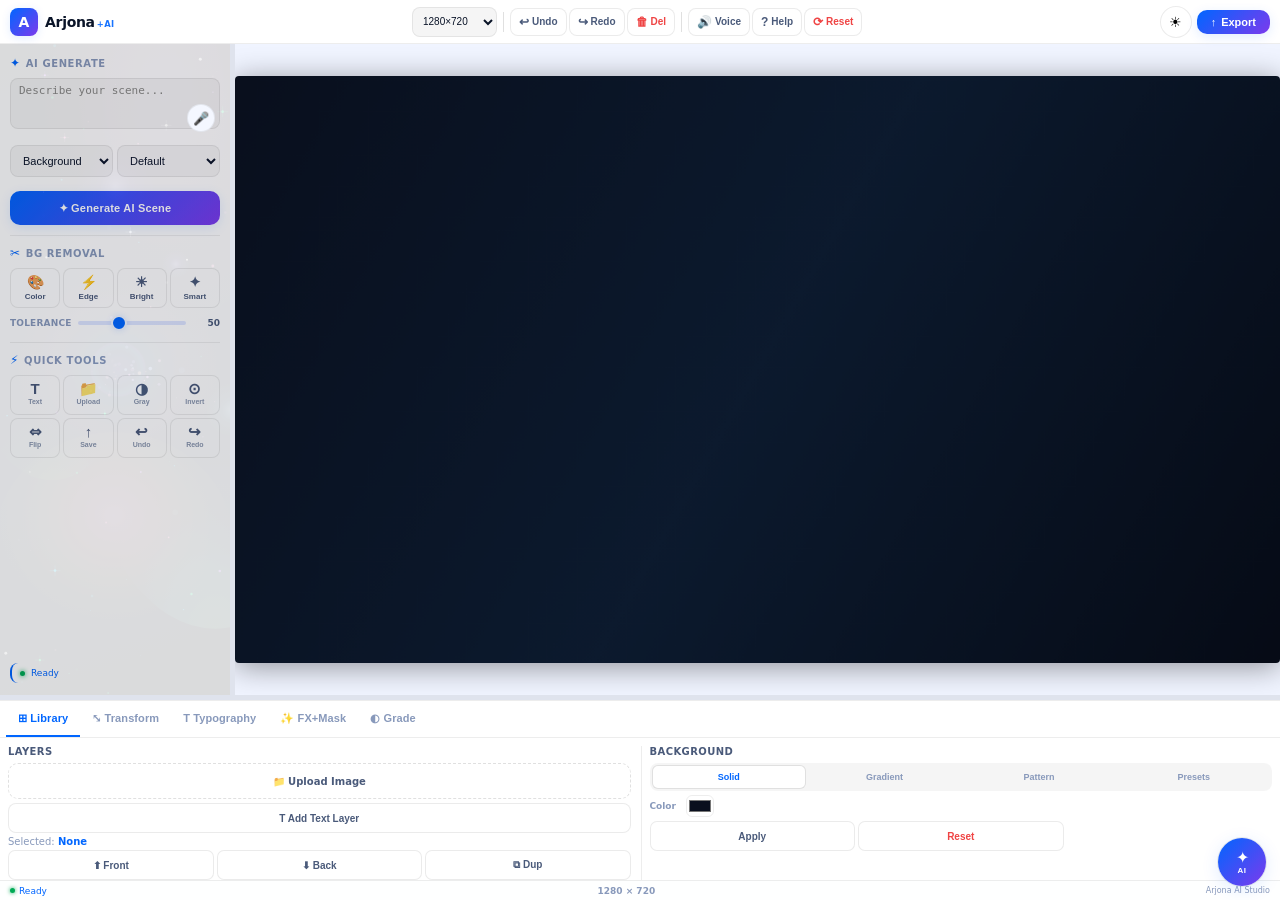
==== commit 778bb615: "Add files via upload" ====
--- a/index.html
+++ b/index.html
@@ -12,28 +12,37 @@
 
     <canvas id="bgCanvas" style="display:none"></canvas>
 
-    <!-- AI CHAT -->
+    <!-- ===== AI CHAT BOX — DRAGGABLE ===== -->
     <div id="aiChatBox" class="ai-chat-box hidden">
+        <div class="ai-chat-drag-handle" id="aiChatDragHandle">
+            <div class="ai-drag-bar"></div>
+        </div>
         <canvas id="aiNebula" class="ai-nebula-canvas"></canvas>
         <div class="ai-chat-head">
             <span class="ai-mood-dot"></span>
             <span class="ai-chat-title">Arjona <span class="ai-tag">+AI</span></span>
-            <button class="ai-chat-close" onclick="toggleAiChat()">—</button>
+            <button class="ai-chat-close" onclick="toggleAiChat()">✕</button>
         </div>
         <div id="aiChatBody" class="ai-chat-body">
-            <div class="ai-msg ai-msg-bot">Hey! Arjona AI here. Ask me anything!</div>
-        </div>
-        <div class="ai-typing" id="aiTyping" style="display:none">Thinking...</div>
+            <div class="ai-msg ai-msg-bot">Hey! Arjona AI here 🚀 Ask me anything!</div>
+        </div>
+        <div class="ai-typing" id="aiTyping" style="display:none">
+            <span class="typing-dot"></span>
+            <span class="typing-dot"></span>
+            <span class="typing-dot"></span>
+        </div>
         <div class="ai-chat-input">
-            <input type="text" id="aiChatInput" placeholder="Ask AI..."
-                onkeydown="if(event.key==='Enter')sendAiChat()">
-            <button onclick="sendAiChat()">Send</button>
-            <button onclick="startAiVoice()" id="aiVoiceBtn">Mic</button>
+            <input type="text" id="aiChatInput" placeholder="Ask AI..." onkeydown="if(event.key==='Enter')sendAiChat()">
+            <button class="ai-send-btn" onclick="sendAiChat()">↑</button>
+            <button class="ai-mic-btn" onclick="startAiVoice()" id="aiVoiceBtn">🎤</button>
         </div>
     </div>
 
     <!-- AI CHAT TOGGLE -->
-    <button id="aiChatToggle" class="ai-chat-toggle" onclick="toggleAiChat()">AI</button>
+    <button id="aiChatToggle" class="ai-chat-toggle" onclick="toggleAiChat()">
+        <span class="ai-toggle-icon">✦</span>
+        <span class="ai-toggle-label">AI</span>
+    </button>
 
     <!-- CORNER HANDLES -->
     <div id="rhNW" class="corner-handle nw" style="display:none"></div>
@@ -41,117 +50,151 @@
     <div id="rhSW" class="corner-handle sw" style="display:none"></div>
     <div id="rhSE" class="corner-handle se" style="display:none"></div>
 
-    <!-- SEL BAR -->
-    <div id="selBar" class="sel-bar" style="display:none">
-        <button onclick="layerOp('front')">Front</button>
-        <button onclick="layerOp('back')">Back</button>
-        <button onclick="layerOp('dup')">Dup</button>
-        <span class="sel-sep"></span>
-        <button onclick="alignEl('l')">L</button>
-        <button onclick="alignEl('c')">C</button>
-        <button onclick="alignEl('r')">R</button>
-        <button onclick="alignEl('m')">M</button>
-    </div>
+    <!-- SEL BAR hidden -->
+    <div id="selBar" class="sel-bar" style="display:none"></div>
 
     <!-- HELP MODAL -->
-    <div id="helpModal" class="modal-overlay" style="display:none"
-        onclick="if(event.target===this)closeHelp()">
+    <div id="helpModal" class="modal-overlay" style="display:none" onclick="if(event.target===this)closeHelp()">
         <div class="modal-box">
             <div class="modal-head">
                 <h2>Arjona <span class="ai-tag">+AI</span> Help</h2>
-                <button class="modal-x" onclick="closeHelp()">X</button>
+                <button class="modal-x" onclick="closeHelp()">✕</button>
             </div>
             <div class="modal-body">
                 <div class="help-card">
-                    <h3>Quick Start</h3>
-                    <p>Upload image or add text. Use AI Generator. Export HD PNG.</p>
+                    <div class="help-icon">🚀</div>
+                    <div>
+                        <h3>Quick Start</h3>
+                        <p>Upload image or add text. Use AI Generator. Export HD PNG.</p>
+                    </div>
                 </div>
                 <div class="help-card">
-                    <h3>Shortcuts</h3>
-                    <p>Ctrl+Z Undo | Ctrl+D Dup | Del Delete | Arrows Move | Ctrl+S Export</p>
+                    <div class="help-icon">⌨️</div>
+                    <div>
+                        <h3>Shortcuts</h3>
+                        <p>Ctrl+Z Undo · Ctrl+D Dup · Del Delete · Arrows Move · Ctrl+S Export</p>
+                    </div>
                 </div>
                 <div class="help-card">
-                    <h3>Mobile</h3>
-                    <p>Tap to select. Drag to move. Pinch to resize. Bottom bar for tools.</p>
-                </div>
-            </div>
-        </div>
-    </div>
-
-    <!-- HEADER -->
+                    <div class="help-icon">📱</div>
+                    <div>
+                        <h3>Mobile</h3>
+                        <p>Tap to select · Drag to move · Pinch to resize · Swipe panels up</p>
+                    </div>
+                </div>
+                <div class="help-card">
+                    <div class="help-icon">✦</div>
+                    <div>
+                        <h3>AI Features</h3>
+                        <p>Generate backgrounds · Remove BG · AI chat assistant · Voice commands</p>
+                    </div>
+                </div>
+            </div>
+        </div>
+    </div>
+
+    <!-- ===== PC HEADER ===== -->
     <header class="topbar">
         <div class="tb-l">
-            <div class="logo">A</div>
+            <div class="logo">
+                <span class="logo-letter">A</span>
+            </div>
             <span class="brand">Arjona<span class="ai-tag">+AI</span></span>
         </div>
+
         <div class="tb-desk">
-            <select class="tb-sel"
-                onchange="var s=this.value.split('x');setupC(parseInt(s[0]),parseInt(s[1]))">
-                <option value="1280x720">1280x720</option>
-                <option value="1080x1080">1080x1080</option>
-                <option value="720x1280">720x1280</option>
-                <option value="1920x1080">1920x1080</option>
+            <select class="tb-sel" onchange="var s=this.value.split('x');setupC(parseInt(s[0]),parseInt(s[1]))">
+                <option value="1280x720">1280×720</option>
+                <option value="1080x1080">1080×1080</option>
+                <option value="720x1280">720×1280</option>
+                <option value="1920x1080">1920×1080</option>
             </select>
-            <button class="btn btn-ghost btn-sm" onclick="triggerUndo()">Undo</button>
-            <button class="btn btn-ghost btn-sm" onclick="triggerRedo()">Redo</button>
-            <button class="btn btn-danger btn-sm" onclick="layerOp('del')">Delete</button>
-            <button class="btn btn-ghost btn-sm" onclick="toggleTTS()" id="ttsBtn">Voice Off</button>
-            <button class="btn btn-ghost btn-sm" onclick="openHelp()">Help</button>
-            <button class="btn btn-danger btn-sm" onclick="resetAll()">Reset</button>
-        </div>
+            <div class="tb-sep"></div>
+            <button class="tb-btn" onclick="triggerUndo()" title="Undo (Ctrl+Z)">
+                <span class="tb-icon">↩</span>Undo
+            </button>
+            <button class="tb-btn" onclick="triggerRedo()" title="Redo">
+                <span class="tb-icon">↪</span>Redo
+            </button>
+            <button class="tb-btn tb-btn-del" onclick="layerOp('del')" title="Delete">
+                <span class="tb-icon">🗑</span>Del
+            </button>
+            <div class="tb-sep"></div>
+            <button class="tb-btn" onclick="toggleTTS()" id="ttsBtn">
+                <span class="tb-icon">🔊</span><span id="ttsBtnTxt">Voice</span>
+            </button>
+            <button class="tb-btn" onclick="openHelp()">
+                <span class="tb-icon">?</span>Help
+            </button>
+            <button class="tb-btn tb-btn-del" onclick="resetAll()">
+                <span class="tb-icon">⟳</span>Reset
+            </button>
+        </div>
+
         <div class="tb-r">
-            <button class="theme-toggle" onclick="toggleTheme()" id="themeToggle">Night</button>
-            <button class="btn btn-primary btn-sm" onclick="exportHD()">Export</button>
+            <button class="theme-toggle" onclick="toggleTheme()" id="themeToggle">
+                <span id="themeIcon">🌙</span>
+            </button>
+            <button class="btn-export" onclick="exportHD()">
+                <span>↑</span> Export
+            </button>
             <button class="mob-menu-btn" id="mobMenuBtn" onclick="toggleMobMenu()">
-                <span></span>
-                <span></span>
-                <span></span>
+                <span></span><span></span><span></span>
             </button>
         </div>
     </header>
 
-    <!-- MOBILE MENU OVERLAY -->
+    <!-- MOBILE MENU -->
     <div id="mobMenuOverlay" class="mob-menu-overlay" onclick="closeMobMenu()"></div>
-
-    <!-- ✅ FIXED: Removed Undo/Redo from mobile menu -->
     <div id="mobMenuDrawer" class="mob-menu-drawer">
-        <div class="mob-menu-head">Menu</div>
-        <button class="mob-menu-item" onclick="toggleTTS();closeMobMenu()">Toggle Voice</button>
-        <button class="mob-menu-item" onclick="openHelp();closeMobMenu()">Help</button>
+        <div class="mob-menu-head">
+            <div class="logo" style="width:28px;height:28px;font-size:13px">A</div>
+            <span style="font-weight:800;font-size:13px">Arjona <span class="ai-tag">+AI</span></span>
+        </div>
+        <button class="mob-menu-item" onclick="toggleTTS();closeMobMenu()">
+            <span class="mmi-icon">🔊</span> Toggle Voice
+        </button>
+        <button class="mob-menu-item" onclick="openHelp();closeMobMenu()">
+            <span class="mmi-icon">?</span> Help & Shortcuts
+        </button>
         <button class="mob-menu-item"
             onclick="openBottomSheet(document.querySelector('[data-sheet=sheetHist]'),'sheetHist');closeMobMenu()">
-            History
+            <span class="mmi-icon">🕐</span> History
         </button>
-        <button class="mob-menu-item" onclick="exportHD();closeMobMenu()">Export PNG</button>
-        <button class="mob-menu-item" onclick="resetAll();closeMobMenu()">Reset All</button>
-    </div>
-
-    <!-- MOBILE TOP BAR -->
+        <button class="mob-menu-item" onclick="exportHD();closeMobMenu()">
+            <span class="mmi-icon">↑</span> Export PNG
+        </button>
+        <button class="mob-menu-item" onclick="toggleTheme();closeMobMenu()">
+            <span class="mmi-icon">🌙</span> Toggle Theme
+        </button>
+        <div class="mob-menu-sep"></div>
+        <button class="mob-menu-item mob-menu-danger" onclick="resetAll();closeMobMenu()">
+            <span class="mmi-icon">⟳</span> Reset All
+        </button>
+    </div>
+
+    <!-- ===== MOBILE TOP BAR ===== -->
     <div class="mob-top-bar" id="mobTopBar">
-        <div class="mob-resize-handle mob-resize-top" id="mobResizeTop"
-            ontouchstart="startMobResize(event,'top')"
-            onmousedown="startMobResize(event,'top')">
-            <div class="mob-resize-pill"></div>
-        </div>
         <div class="mob-top-inner">
-            <input type="text" id="mobAiPrompt"
-                placeholder="Describe image..." class="mob-ai-input">
+            <input type="text" id="mobAiPrompt" placeholder="✦ Describe your AI scene..." class="mob-ai-input">
             <select id="mobAiStyle" class="mob-ai-select">
                 <option value="">Style</option>
                 <option value=", photorealistic, 8k">Photo</option>
                 <option value=", cinematic lighting">Cinema</option>
                 <option value=", digital art">Art</option>
                 <option value=", anime style">Anime</option>
+                <option value=", 3d render">3D</option>
             </select>
-            <button class="btn btn-primary btn-sm mob-gen-btn"
-                onclick="generateAIMobile()">Generate</button>
-            <label class="btn btn-ghost btn-sm mob-upload-btn">
-                Upload
+            <button class="mob-gen-btn" onclick="generateAIMobile()">
+                ✦ Gen
+            </button>
+            <label class="mob-upload-btn">
+                📁
                 <input type="file" accept="image/*" onchange="addImg(event)" hidden>
             </label>
         </div>
         <div class="mob-canvas-size-row">
-            <span class="mob-cs-label">Canvas:</span>
+            <span class="mob-cs-label">Canvas</span>
             <button class="mob-cs-btn active" onclick="mobSetSize(this,1280,720)">HD</button>
             <button class="mob-cs-btn" onclick="mobSetSize(this,1080,1080)">1:1</button>
             <button class="mob-cs-btn" onclick="mobSetSize(this,720,1280)">9:16</button>
@@ -162,17 +205,19 @@
         </div>
     </div>
 
-    <!-- MAIN LAYOUT -->
+    <!-- ===== MAIN LAYOUT ===== -->
     <div class="middle">
 
-        <!-- LEFT SIDEBAR -->
+        <!-- LEFT SIDEBAR PC -->
         <aside class="left-sb" id="leftSidebar">
             <div class="ai-box">
-                <div class="ai-title">AI Generator</div>
+                <!-- Nebula bg -->
+                <div class="sb-section-title">
+                    <span class="sb-title-icon">✦</span> AI Generate
+                </div>
                 <div class="ai-pw">
-                    <textarea id="aiPrompt" rows="2"
-                        placeholder="Describe image..." class="inp"></textarea>
-                    <button class="mic-btn" onclick="doVoice(event)">Mic</button>
+                    <textarea id="aiPrompt" rows="3" placeholder="Describe your scene..." class="inp"></textarea>
+                    <button class="mic-btn" onclick="doVoice(event)" title="Voice input">🎤</button>
                 </div>
                 <div class="ai-opts">
                     <select id="aiMode" class="inp">
@@ -188,508 +233,627 @@
                         <option value=", 3d render">3D</option>
                     </select>
                 </div>
-                <button class="btn btn-primary" onclick="generateAI()"
-                    style="width:100%">Generate AI Scene</button>
-                <div class="ai-section">
-                    <div class="ai-sub">BG Removal</div>
-                    <div class="ai-tools">
-                        <button class="btn btn-ghost btn-sm"
-                            onclick="bgRemove('color')">Color</button>
-                        <button class="btn btn-ghost btn-sm"
-                            onclick="bgRemove('edge')">Edge</button>
-                        <button class="btn btn-ghost btn-sm"
-                            onclick="bgRemove('bright')">Bright</button>
-                        <button class="btn btn-ghost btn-sm"
-                            onclick="bgRemove('smart')">Smart</button>
-                    </div>
-                    <div class="sld">
-                        <label>Tol</label>
-                        <input type="range" id="sl-tol" min="10" max="120"
-                            value="50"
-                            oninput="document.getElementById('v-tol').innerText=this.value">
-                        <span id="v-tol">50</span>
-                    </div>
-                </div>
+                <button class="btn-primary-full" onclick="generateAI()">
+                    ✦ Generate AI Scene
+                </button>
+
+                <div class="sb-divider"></div>
+
+                <div class="sb-section-title">
+                    <span class="sb-title-icon">✂</span> BG Removal
+                </div>
+                <div class="bg-remove-grid">
+                    <button class="bg-rm-btn" onclick="bgRemove('color')">
+                        <span>🎨</span>Color
+                    </button>
+                    <button class="bg-rm-btn" onclick="bgRemove('edge')">
+                        <span>⚡</span>Edge
+                    </button>
+                    <button class="bg-rm-btn" onclick="bgRemove('bright')">
+                        <span>☀</span>Bright
+                    </button>
+                    <button class="bg-rm-btn" onclick="bgRemove('smart')">
+                        <span>✦</span>Smart
+                    </button>
+                </div>
+                <div class="sld">
+                    <label>Tolerance</label>
+                    <input type="range" id="sl-tol" min="10" max="120" value="50"
+                        oninput="document.getElementById('v-tol').innerText=this.value">
+                    <span id="v-tol">50</span>
+                </div>
+
+                <div class="sb-divider"></div>
+
+                <div class="sb-section-title">
+                    <span class="sb-title-icon">⚡</span> Quick Tools
+                </div>
+                <div class="quick-tools-grid">
+                    <button class="qt-btn" onclick="addText()">
+                        <span>T</span><small>Text</small>
+                    </button>
+                    <button class="qt-btn" onclick="document.getElementById('qImg').click()">
+                        <span>📁</span><small>Upload</small>
+                    </button>
+                    <input type="file" id="qImg" accept="image/*" style="display:none" onchange="addImg(event)">
+                    <button class="qt-btn" onclick="grayscale()">
+                        <span>◑</span><small>Gray</small>
+                    </button>
+                    <button class="qt-btn" onclick="invertColors()">
+                        <span>⊙</span><small>Invert</small>
+                    </button>
+                    <button class="qt-btn" onclick="flipH()">
+                        <span>⇔</span><small>Flip</small>
+                    </button>
+                    <button class="qt-btn" onclick="exportHD()">
+                        <span>↑</span><small>Save</small>
+                    </button>
+                    <button class="qt-btn" onclick="triggerUndo()">
+                        <span>↩</span><small>Undo</small>
+                    </button>
+                    <button class="qt-btn" onclick="triggerRedo()">
+                        <span>↪</span><small>Redo</small>
+                    </button>
+                </div>
+
                 <div class="log-bar">
                     <span class="log-dot"></span>
                     <p id="logTxt">Ready</p>
                 </div>
             </div>
-            <div class="dots-col">
-                <button class="dot-btn" onclick="addText()">
-                    <span>T+</span><small>Text</small>
-                </button>
-                <button class="dot-btn"
-                    onclick="document.getElementById('qImg').click()">
-                    <span>Img</span><small>Upload</small>
-                </button>
-                <input type="file" id="qImg" accept="image/*"
-                    style="display:none" onchange="addImg(event)">
-                <button class="dot-btn" onclick="exportHD()">
-                    <span>Save</span><small>PNG</small>
-                </button>
-                <button class="dot-btn" onclick="grayscale()">
-                    <span>Gray</span><small>FX</small>
-                </button>
-                <button class="dot-btn" onclick="invertColors()">
-                    <span>Inv</span><small>FX</small>
-                </button>
-                <button class="dot-btn" onclick="flipH()">
-                    <span>FlpH</span><small>Flip</small>
-                </button>
-                <button class="dot-btn" onclick="triggerUndo()">
-                    <span>Undo</span><small>Back</small>
-                </button>
-            </div>
         </aside>
 
         <!-- RESIZE HANDLE -->
         <div class="resize-handle resize-h" id="resizeLeft"></div>
 
-        <!-- CANVAS -->
+        <!-- CANVAS AREA -->
         <main class="canvas-area">
             <div class="cv-frame" id="cvBox">
                 <canvas id="mainCanvas"></canvas>
                 <div id="loader" class="ldr" style="display:none">
                     <div class="spin"></div>
-                    <p id="ldrMsg">...</p>
+                    <p id="ldrMsg">Generating...</p>
                 </div>
             </div>
         </main>
 
     </div>
 
-    <!-- MOBILE BOTTOM BAR -->
+    <!-- ===== MOBILE BOTTOM BAR ===== -->
     <div class="mob-bottom-bar" id="mobBottomBar">
-        <div class="mob-resize-handle mob-resize-bottom" id="mobResizeBottom"
-            ontouchstart="startMobResize(event,'bottom')"
+        <div class="mob-resize-handle" id="mobResizeBottom" ontouchstart="startMobResize(event,'bottom')"
             onmousedown="startMobResize(event,'bottom')">
             <div class="mob-resize-pill"></div>
         </div>
         <div class="mob-bottom-inner">
+            <!-- Scrollable tabs -->
             <div class="mob-bottom-scroll">
-                <button class="mob-bar-btn active" data-sheet="sheetLib"
-                    onclick="openBottomSheet(this,'sheetLib')">
-                    <span>Lib</span>
-                </button>
-                <button class="mob-bar-btn" data-sheet="sheetTrans"
-                    onclick="openBottomSheet(this,'sheetTrans')">
-                    <span>Move</span>
-                </button>
-                <button class="mob-bar-btn" data-sheet="sheetText"
-                    onclick="openBottomSheet(this,'sheetText')">
-                    <span>Text</span>
-                </button>
-                <button class="mob-bar-btn" data-sheet="sheetFx"
-                    onclick="openBottomSheet(this,'sheetFx')">
-                    <span>FX</span>
-                </button>
-                <button class="mob-bar-btn" data-sheet="sheetMask"
-                    onclick="openBottomSheet(this,'sheetMask')">
-                    <span>Mask</span>
-                </button>
-                <button class="mob-bar-btn" data-sheet="sheetGrade"
-                    onclick="openBottomSheet(this,'sheetGrade')">
-                    <span>Grade</span>
-                </button>
-                <button class="mob-bar-btn" data-sheet="sheetHist"
-                    onclick="openBottomSheet(this,'sheetHist')">
-                    <span>Hist</span>
-                </button>
-            </div>
-            <!-- Single sticky Del button -->
-            <button class="mob-del-btn" onclick="layerOp('del')"
-                title="Delete selected">Del</button>
+                <button class="mob-bar-btn active" data-sheet="sheetLib" onclick="openBottomSheet(this,'sheetLib')">
+                    <span class="mbb-icon">⊞</span>
+                    <span class="mbb-label">Layers</span>
+                </button>
+                <button class="mob-bar-btn" data-sheet="sheetTrans" onclick="openBottomSheet(this,'sheetTrans')">
+                    <span class="mbb-icon">⤡</span>
+                    <span class="mbb-label">Move</span>
+                </button>
+                <button class="mob-bar-btn" data-sheet="sheetText" onclick="openBottomSheet(this,'sheetText')">
+                    <span class="mbb-icon">T</span>
+                    <span class="mbb-label">Type</span>
+                </button>
+                <button class="mob-bar-btn" data-sheet="sheetFx" onclick="openBottomSheet(this,'sheetFx')">
+                    <span class="mbb-icon">✨</span>
+                    <span class="mbb-label">FX</span>
+                </button>
+                <button class="mob-bar-btn" data-sheet="sheetMask" onclick="openBottomSheet(this,'sheetMask')">
+                    <span class="mbb-icon">✂</span>
+                    <span class="mbb-label">Mask</span>
+                </button>
+                <button class="mob-bar-btn" data-sheet="sheetGrade" onclick="openBottomSheet(this,'sheetGrade')">
+                    <span class="mbb-icon">◐</span>
+                    <span class="mbb-label">Grade</span>
+                </button>
+                <button class="mob-bar-btn" data-sheet="sheetHist" onclick="openBottomSheet(this,'sheetHist')">
+                    <span class="mbb-icon">🕐</span>
+                    <span class="mbb-label">Hist</span>
+                </button>
+            </div>
+            <!-- DEL stays same place -->
+            <button class="mob-del-btn" onclick="layerOp('del')" title="Delete">
+                <span class="mob-del-icon">🗑</span>
+                <span class="mob-del-label">Del</span>
+            </button>
+        </div>
+    </div>
+
+    <!-- ===== MOBILE 3 ACTION BUTTONS ===== -->
+    <div class="mob-action-bar" id="mobActionBar">
+        <div class="mob-action-btn mob-action-upload">
+            <label class="mob-action-inner">
+                <span class="mob-action-icon">📁</span>
+                <span class="mob-action-label">Upload</span>
+                <input type="file" accept="image/*" onchange="addImg(event)" hidden>
+            </label>
+        </div>
+        <div class="mob-action-btn mob-action-ai" onclick="toggleAiChat()">
+            <div class="mob-action-inner">
+                <span class="mob-action-icon">✦</span>
+                <span class="mob-action-label">AI</span>
+            </div>
+        </div>
+        <div class="mob-action-btn mob-action-export" onclick="exportHD()">
+            <div class="mob-action-inner">
+                <span class="mob-action-icon">↑</span>
+                <span class="mob-action-label">Export</span>
+            </div>
         </div>
     </div>
 
     <!-- SHEETS OVERLAY -->
-    <div class="mob-sheet-overlay" id="mobSheetOverlay"
-        onclick="closeBottomSheet()"></div>
-
-    <!-- ✅ FIXED: Library Sheet — removed extra Del button -->
+    <div class="mob-sheet-overlay" id="mobSheetOverlay" onclick="closeBottomSheet()"></div>
+
+    <!-- ===== SHEET: Library ===== -->
     <div class="mob-sheet" id="sheetLib">
-        <div class="mob-sheet-handle"
-            ontouchstart="sheetDragStart(event)"
-            ontouchmove="sheetDragMove(event)"
+        <div class="mob-sheet-handle" ontouchstart="sheetDragStart(event)" ontouchmove="sheetDragMove(event)"
             ontouchend="sheetDragEnd()">
             <div class="mob-sheet-bar"></div>
         </div>
         <div class="mob-sheet-body">
-            <div class="mob-sheet-title">Layers</div>
-            <div class="sel-info">Selected: <b id="selLbl">None</b></div>
-
-            <!-- ✅ FIXED: Only Front Back Dup — no Del here -->
-            <div class="mob-sheet-row">
-                <button class="btn btn-ghost btn-sm"
-                    onclick="layerOp('front')">Front</button>
-                <button class="btn btn-ghost btn-sm"
-                    onclick="layerOp('back')">Back</button>
-                <button class="btn btn-ghost btn-sm"
-                    onclick="layerOp('dup')">Dup</button>
-            </div>
-
-            <div class="mob-sheet-row">
-                <button class="btn btn-ghost btn-sm"
-                    onclick="alignEl('l')">Left</button>
-                <button class="btn btn-ghost btn-sm"
-                    onclick="alignEl('c')">Center</button>
-                <button class="btn btn-ghost btn-sm"
-                    onclick="alignEl('r')">Right</button>
-                <button class="btn btn-ghost btn-sm"
-                    onclick="alignEl('m')">Mid</button>
-            </div>
-
-            <div class="mob-sheet-title" style="margin-top:8px">Background</div>
-            <div class="mob-sheet-row">
-                <div class="cr" style="flex:1">
+            <div class="mob-sheet-header">
+                <div class="mob-sheet-title">Layers</div>
+                <div class="sel-info">Selected: <b id="selLbl">None</b></div>
+            </div>
+
+            <div class="sheet-btn-group">
+                <button class="sheet-action-btn" onclick="layerOp('front')">
+                    <span>⬆</span> Front
+                </button>
+                <button class="sheet-action-btn" onclick="layerOp('back')">
+                    <span>⬇</span> Back
+                </button>
+                <button class="sheet-action-btn" onclick="layerOp('dup')">
+                    <span>⧉</span> Dup
+                </button>
+            </div>
+
+            <div class="sheet-btn-group">
+                <button class="sheet-action-btn" onclick="alignEl('l')">⇤ Left</button>
+                <button class="sheet-action-btn" onclick="alignEl('c')">⇔ Center</button>
+                <button class="sheet-action-btn" onclick="alignEl('r')">⇥ Right</button>
+                <button class="sheet-action-btn" onclick="alignEl('m')">⇕ Mid</button>
+            </div>
+
+            <div class="sheet-section-title">Background</div>
+            <div class="sheet-bg-row">
+                <div class="cr">
                     <label>Color</label>
                     <input type="color" id="mobBgSC" value="#0a0f1e">
                 </div>
-                <button class="btn btn-ghost btn-sm"
-                    onclick="applyMobBgSolid()">Apply</button>
-                <button class="btn btn-danger btn-sm"
-                    onclick="clearBg()">Reset</button>
-            </div>
+                <button class="sheet-action-btn" onclick="applyMobBgSolid()">Apply</button>
+                <button class="sheet-action-btn sheet-danger-btn" onclick="clearBg()">Reset</button>
+            </div>
+
+            <div class="sheet-section-title">Presets</div>
             <div class="sw-grid-mob">
-                <button class="sw"
-                    style="background:linear-gradient(135deg,#667eea,#764ba2)"
+                <button class="sw" style="background:linear-gradient(135deg,#667eea,#764ba2)"
                     onclick="preBg('#667eea','#764ba2')"></button>
-                <button class="sw"
-                    style="background:linear-gradient(135deg,#4facfe,#00f2fe)"
+                <button class="sw" style="background:linear-gradient(135deg,#4facfe,#00f2fe)"
                     onclick="preBg('#4facfe','#00f2fe')"></button>
-                <button class="sw"
-                    style="background:linear-gradient(135deg,#43e97b,#38f9d7)"
+                <button class="sw" style="background:linear-gradient(135deg,#43e97b,#38f9d7)"
                     onclick="preBg('#43e97b','#38f9d7')"></button>
-                <button class="sw"
-                    style="background:linear-gradient(135deg,#fa709a,#fee140)"
+                <button class="sw" style="background:linear-gradient(135deg,#fa709a,#fee140)"
                     onclick="preBg('#fa709a','#fee140')"></button>
-                <button class="sw" style="background:#000"
-                    onclick="preBg('#000','#000')"></button>
-                <button class="sw" style="background:#fff"
-                    onclick="preBg('#fff','#fff')"></button>
-            </div>
-        </div>
-    </div>
-
-    <!-- Transform Sheet -->
+                <button class="sw" style="background:linear-gradient(135deg,#f093fb,#f5576c)"
+                    onclick="preBg('#f093fb','#f5576c')"></button>
+                <button class="sw" style="background:linear-gradient(135deg,#4481eb,#04befe)"
+                    onclick="preBg('#4481eb','#04befe')"></button>
+                <button class="sw" style="background:#000" onclick="preBg('#000','#000')"></button>
+                <button class="sw" style="background:#fff" onclick="preBg('#fff','#fff')"></button>
+            </div>
+        </div>
+    </div>
+
+    <!-- ===== SHEET: Transform ===== -->
     <div class="mob-sheet" id="sheetTrans">
-        <div class="mob-sheet-handle"
-            ontouchstart="sheetDragStart(event)"
-            ontouchmove="sheetDragMove(event)"
+        <div class="mob-sheet-handle" ontouchstart="sheetDragStart(event)" ontouchmove="sheetDragMove(event)"
             ontouchend="sheetDragEnd()">
             <div class="mob-sheet-bar"></div>
         </div>
         <div class="mob-sheet-body">
-            <div class="mob-sheet-title">Transform</div>
-            <div class="sld">
-                <label>Scale</label>
-                <input type="range" id="mob-sl-sc" min="10" max="300"
-                    value="100" oninput="setProp('scale',this.value)">
-                <span id="mob-v-sc">100%</span>
-            </div>
-            <div class="sld">
-                <label>Rotate</label>
-                <input type="range" id="mob-sl-rt" min="0" max="360"
-                    value="0" oninput="setProp('rotate',this.value)">
-                <span id="mob-v-rt">0°</span>
-            </div>
-            <div class="sld">
-                <label>Opacity</label>
-                <input type="range" id="mob-sl-op" min="0" max="100"
-                    value="100" oninput="setProp('opacity',this.value)">
-                <span id="mob-v-op">100%</span>
-            </div>
-        </div>
-    </div>
-
-    <!-- Text Sheet -->
+            <div class="mob-sheet-header">
+                <div class="mob-sheet-title">Transform</div>
+            </div>
+            <div class="sheet-slider-group">
+                <div class="sheet-sld">
+                    <div class="sheet-sld-head">
+                        <label>Scale</label>
+                        <span id="mob-v-sc">100%</span>
+                    </div>
+                    <input type="range" id="mob-sl-sc" min="10" max="300" value="100"
+                        oninput="setProp('scale',this.value)">
+                </div>
+                <div class="sheet-sld">
+                    <div class="sheet-sld-head">
+                        <label>Rotate</label>
+                        <span id="mob-v-rt">0°</span>
+                    </div>
+                    <input type="range" id="mob-sl-rt" min="0" max="360" value="0"
+                        oninput="setProp('rotate',this.value)">
+                </div>
+                <div class="sheet-sld">
+                    <div class="sheet-sld-head">
+                        <label>Opacity</label>
+                        <span id="mob-v-op">100%</span>
+                    </div>
+                    <input type="range" id="mob-sl-op" min="0" max="100" value="100"
+                        oninput="setProp('opacity',this.value)">
+                </div>
+            </div>
+        </div>
+    </div>
+
+    <!-- ===== SHEET: Text ===== -->
     <div class="mob-sheet" id="sheetText">
-        <div class="mob-sheet-handle"
-            ontouchstart="sheetDragStart(event)"
-            ontouchmove="sheetDragMove(event)"
+        <div class="mob-sheet-handle" ontouchstart="sheetDragStart(event)" ontouchmove="sheetDragMove(event)"
             ontouchend="sheetDragEnd()">
             <div class="mob-sheet-bar"></div>
         </div>
         <div class="mob-sheet-body">
-            <div class="mob-sheet-title">Typography</div>
-            <button class="btn btn-primary btn-sm" onclick="addText()"
-                style="width:100%;margin-bottom:8px">Add Text Layer</button>
-            <input type="text" id="mobTxtIn"
-                placeholder="Edit text..."
-                oninput="setTxt(this.value)" class="inp">
-            <div class="cr">
-                <label>Color</label>
-                <input type="color" id="mobTxtCol" value="#00f2fe"
-                    onchange="setProp('color',this.value)">
-            </div>
-            <select id="mobFontSel" onchange="setProp('font',this.value)"
-                class="inp">
-                <option value="Arial">Arial</option>
-                <option value="Impact">Impact</option>
-                <option value="Georgia">Georgia</option>
-                <option value="Verdana">Verdana</option>
-                <option value="Courier New">Courier</option>
-            </select>
-            <div class="sld">
-                <label>Space</label>
-                <input type="range" min="-5" max="30" value="0"
-                    oninput="setProp('charSpacing',this.value)">
-                <span>0px</span>
-            </div>
-            <div class="sld">
-                <label>Curve</label>
-                <input type="range" min="-180" max="180" value="0"
-                    oninput="setProp('curve',this.value)">
-                <span>0°</span>
-            </div>
-        </div>
-    </div>
-
-    <!-- FX Sheet -->
+            <div class="mob-sheet-header">
+                <div class="mob-sheet-title">Typography</div>
+                <button class="sheet-add-btn" onclick="addText()">+ Add Text</button>
+            </div>
+
+            <input type="text" id="mobTxtIn" placeholder="Type your text here..." oninput="setTxt(this.value)"
+                class="sheet-text-input">
+
+            <div class="sheet-row">
+                <div class="sheet-color-pick">
+                    <label>Color</label>
+                    <input type="color" id="mobTxtCol" value="#00f2fe" onchange="setProp('color',this.value)">
+                </div>
+                <select id="mobFontSel" onchange="setProp('font',this.value)" class="sheet-select">
+                    <option value="Arial">Arial</option>
+                    <option value="Impact">Impact</option>
+                    <option value="Georgia">Georgia</option>
+                    <option value="Verdana">Verdana</option>
+                    <option value="Courier New">Courier</option>
+                </select>
+            </div>
+
+            <div class="sheet-slider-group">
+                <div class="sheet-sld">
+                    <div class="sheet-sld-head">
+                        <label>Spacing</label><span>0px</span>
+                    </div>
+                    <input type="range" min="-5" max="30" value="0" oninput="setProp('charSpacing',this.value)">
+                </div>
+                <div class="sheet-sld">
+                    <div class="sheet-sld-head">
+                        <label>Curve</label><span>0°</span>
+                    </div>
+                    <input type="range" min="-180" max="180" value="0" oninput="setProp('curve',this.value)">
+                </div>
+            </div>
+        </div>
+    </div>
+
+    <!-- ===== SHEET: FX ===== -->
     <div class="mob-sheet" id="sheetFx">
-        <div class="mob-sheet-handle"
-            ontouchstart="sheetDragStart(event)"
-            ontouchmove="sheetDragMove(event)"
+        <div class="mob-sheet-handle" ontouchstart="sheetDragStart(event)" ontouchmove="sheetDragMove(event)"
             ontouchend="sheetDragEnd()">
             <div class="mob-sheet-bar"></div>
         </div>
         <div class="mob-sheet-body">
-            <div class="mob-sheet-title">Effects</div>
-            <div class="fx-row">
-                <input type="color" value="#000000"
-                    onchange="setProp('strokeColor',this.value)">
-                <div class="sld">
-                    <label>Stroke</label>
-                    <input type="range" min="0" max="15" value="2"
-                        oninput="setProp('stroke',this.value)">
-                    <span>2px</span>
-                </div>
-            </div>
-            <div class="fx-row">
-                <input type="color" value="#00f2fe"
-                    onchange="setProp('glowColor',this.value)">
-                <div class="sld">
-                    <label>Glow</label>
-                    <input type="range" min="0" max="40" value="8"
-                        oninput="setProp('glow',this.value)">
-                    <span>8px</span>
-                </div>
-            </div>
-            <div class="fx-row">
-                <input type="color" value="#1e293b"
-                    onchange="setProp('threeDColor',this.value)">
-                <div class="sld">
-                    <label>3D</label>
-                    <input type="range" min="0" max="25" value="0"
-                        oninput="setProp('threeDDepth',this.value)">
-                    <span>0px</span>
-                </div>
-            </div>
-            <div class="fx-row">
-                <input type="color" value="#000000"
-                    onchange="setProp('innerShadowColor',this.value)">
-                <div class="sld">
-                    <label>Shadow</label>
-                    <input type="range" min="0" max="20" value="0"
-                        oninput="setProp('innerShadow',this.value)">
-                    <span>0px</span>
-                </div>
-            </div>
-            <div class="sld">
-                <label>Emboss</label>
-                <input type="range" min="0" max="10" value="0"
-                    oninput="setProp('emboss',this.value)">
-                <span>0px</span>
-            </div>
-            <div class="sld">
-                <label>Reflect</label>
-                <input type="range" min="0" max="80" value="0"
-                    oninput="setProp('reflection',this.value)">
-                <span>0%</span>
-            </div>
-        </div>
-    </div>
-
-    <!-- Mask Sheet -->
+            <div class="mob-sheet-header">
+                <div class="mob-sheet-title">Effects</div>
+            </div>
+            <div class="sheet-fx-grid">
+                <div class="fx-item">
+                    <input type="color" value="#000000" onchange="setProp('strokeColor',this.value)">
+                    <div class="sheet-sld">
+                        <div class="sheet-sld-head">
+                            <label>Stroke</label><span>2px</span>
+                        </div>
+                        <input type="range" min="0" max="15" value="2" oninput="setProp('stroke',this.value)">
+                    </div>
+                </div>
+                <div class="fx-item">
+                    <input type="color" value="#00f2fe" onchange="setProp('glowColor',this.value)">
+                    <div class="sheet-sld">
+                        <div class="sheet-sld-head">
+                            <label>Glow</label><span>8px</span>
+                        </div>
+                        <input type="range" min="0" max="40" value="8" oninput="setProp('glow',this.value)">
+                    </div>
+                </div>
+                <div class="fx-item">
+                    <input type="color" value="#1e293b" onchange="setProp('threeDColor',this.value)">
+                    <div class="sheet-sld">
+                        <div class="sheet-sld-head">
+                            <label>3D Depth</label><span>0px</span>
+                        </div>
+                        <input type="range" min="0" max="25" value="0" oninput="setProp('threeDDepth',this.value)">
+                    </div>
+                </div>
+                <div class="fx-item">
+                    <input type="color" value="#000000" onchange="setProp('innerShadowColor',this.value)">
+                    <div class="sheet-sld">
+                        <div class="sheet-sld-head">
+                            <label>Shadow</label><span>0px</span>
+                        </div>
+                        <input type="range" min="0" max="20" value="0" oninput="setProp('innerShadow',this.value)">
+                    </div>
+                </div>
+            </div>
+            <div class="sheet-slider-group">
+                <div class="sheet-sld">
+                    <div class="sheet-sld-head">
+                        <label>Emboss</label><span>0px</span>
+                    </div>
+                    <input type="range" min="0" max="10" value="0" oninput="setProp('emboss',this.value)">
+                </div>
+                <div class="sheet-sld">
+                    <div class="sheet-sld-head">
+                        <label>Reflection</label><span>0%</span>
+                    </div>
+                    <input type="range" min="0" max="80" value="0" oninput="setProp('reflection',this.value)">
+                </div>
+            </div>
+        </div>
+    </div>
+
+    <!-- ===== SHEET: Mask ===== -->
     <div class="mob-sheet" id="sheetMask">
-        <div class="mob-sheet-handle"
-            ontouchstart="sheetDragStart(event)"
-            ontouchmove="sheetDragMove(event)"
+        <div class="mob-sheet-handle" ontouchstart="sheetDragStart(event)" ontouchmove="sheetDragMove(event)"
             ontouchend="sheetDragEnd()">
             <div class="mob-sheet-bar"></div>
         </div>
         <div class="mob-sheet-body">
-            <div class="mob-sheet-title">Mask &amp; Erase</div>
-            <div class="mob-sheet-row">
-                <button class="mode-btn active"
-                    onclick="setMode('select',this)">Select</button>
-                <button class="mode-btn"
-                    onclick="setMode('eraser',this)">Erase</button>
-                <button class="mode-btn"
-                    onclick="setMode('mask',this)">Mask</button>
-            </div>
-            <div class="sld">
-                <label>Brush</label>
-                <input type="range" min="5" max="100" value="25"
-                    oninput="bSz=parseInt(this.value)">
-                <span>25px</span>
-            </div>
-            <button class="btn btn-ghost" onclick="restMask()"
-                style="width:100%">Restore</button>
-            <button class="btn btn-primary" onclick="bgRemove('smart')"
-                style="width:100%;margin-top:6px">AI BG Remove</button>
-        </div>
-    </div>
-
-    <!-- Grade Sheet -->
+            <div class="mob-sheet-header">
+                <div class="mob-sheet-title">Mask &amp; Erase</div>
+            </div>
+
+            <div class="sheet-mode-row">
+                <button class="sheet-mode-btn active" onclick="setMode('select',this)">
+                    <span>↖</span> Select
+                </button>
+                <button class="sheet-mode-btn" onclick="setMode('eraser',this)">
+                    <span>◯</span> Erase
+                </button>
+                <button class="sheet-mode-btn" onclick="setMode('mask',this)">
+                    <span>▭</span> Mask
+                </button>
+            </div>
+
+            <div class="sheet-sld" style="margin:12px 0">
+                <div class="sheet-sld-head">
+                    <label>Brush Size</label><span>25px</span>
+                </div>
+                <input type="range" min="5" max="100" value="25" oninput="bSz=parseInt(this.value)">
+            </div>
+
+            <div class="sheet-btn-group">
+                <button class="sheet-action-btn" onclick="restMask()" style="flex:1">
+                    ↺ Restore Mask
+                </button>
+            </div>
+            <div class="sheet-btn-group" style="margin-top:8px">
+                <button class="sheet-primary-btn" onclick="bgRemove('smart')" style="flex:1">
+                    ✦ AI BG Remove
+                </button>
+            </div>
+
+            <div class="sheet-section-title" style="margin-top:12px">Manual BG Remove</div>
+            <div class="sheet-btn-group">
+                <button class="sheet-action-btn" onclick="bgRemove('color')">🎨 Color</button>
+                <button class="sheet-action-btn" onclick="bgRemove('edge')">⚡ Edge</button>
+                <button class="sheet-action-btn" onclick="bgRemove('bright')">☀ Bright</button>
+            </div>
+            <div class="sheet-sld" style="margin-top:8px">
+                <div class="sheet-sld-head">
+                    <label>Tolerance</label>
+                    <span id="mob-v-tol">50</span>
+                </div>
+                <input type="range" id="mob-sl-tol" min="10" max="120" value="50" oninput="document.getElementById('mob-v-tol').innerText=this.value;
+                    document.getElementById('sl-tol').value=this.value">
+            </div>
+        </div>
+    </div>
+
+    <!-- ===== SHEET: Grade ===== -->
     <div class="mob-sheet" id="sheetGrade">
-        <div class="mob-sheet-handle"
-            ontouchstart="sheetDragStart(event)"
-            ontouchmove="sheetDragMove(event)"
+        <div class="mob-sheet-handle" ontouchstart="sheetDragStart(event)" ontouchmove="sheetDragMove(event)"
             ontouchend="sheetDragEnd()">
             <div class="mob-sheet-bar"></div>
         </div>
         <div class="mob-sheet-body">
-            <div class="mob-sheet-title">Grading</div>
-            <div class="sld">
-                <label>Bright</label>
-                <input type="range" id="mob-sg-br" min="-100" max="100"
-                    value="0" oninput="liveG()">
-                <span>0</span>
-            </div>
-            <div class="sld">
-                <label>Contrast</label>
-                <input type="range" id="mob-sg-ct" min="-100" max="100"
-                    value="0" oninput="liveG()">
-                <span>0</span>
-            </div>
-            <div class="sld">
-                <label>Sat</label>
-                <input type="range" id="mob-sg-sa" min="-100" max="100"
-                    value="0" oninput="liveG()">
-                <span>0</span>
-            </div>
-            <div class="sld">
-                <label>Temp</label>
-                <input type="range" id="mob-sg-te" min="-50" max="50"
-                    value="0" oninput="liveG()">
-                <span>0</span>
-            </div>
-            <div class="sld">
-                <label>Vig</label>
-                <input type="range" id="mob-sg-vi" min="0" max="100"
-                    value="0" oninput="liveG()">
-                <span>0</span>
-            </div>
-            <div class="sld">
-                <label>Grain</label>
-                <input type="range" id="mob-sg-gr" min="0" max="50"
-                    value="0" oninput="liveG()">
-                <span>0</span>
-            </div>
-            <div class="mob-sheet-row">
-                <button class="btn btn-primary btn-sm"
-                    onclick="applyGrade()" style="flex:1">Apply</button>
-                <button class="btn btn-danger btn-sm"
-                    onclick="resetGrade()" style="flex:1">Reset</button>
-            </div>
-            <div class="mob-sheet-title" style="margin-top:8px">Presets</div>
-            <div class="gp-grid-mob">
-                <button class="gp" onclick="gradeP('cinematic')">Cinema</button>
-                <button class="gp" onclick="gradeP('vintage')">Vintage</button>
-                <button class="gp" onclick="gradeP('warm')">Warm</button>
-                <button class="gp" onclick="gradeP('cool')">Cool</button>
-                <button class="gp" onclick="gradeP('noir')">Noir</button>
-                <button class="gp" onclick="gradeP('neon')">Neon</button>
-            </div>
-            <div class="mob-sheet-title" style="margin-top:8px">PixArt</div>
-            <div class="px-grid-mob">
-                <button class="px-btn" onclick="pixelate(10)">Pixel</button>
-                <button class="px-btn" onclick="applyBlur(4)">Blur</button>
-                <button class="px-btn" onclick="applySharpen()">Sharp</button>
-                <button class="px-btn" onclick="grayscale()">Gray</button>
-                <button class="px-btn" onclick="posterize(4)">Poster</button>
-                <button class="px-btn" onclick="edgeDetect()">Edge</button>
-                <button class="px-btn" onclick="applyNoise(25)">Noise</button>
-                <button class="px-btn" onclick="invertColors()">Invert</button>
-            </div>
-        </div>
-    </div>
-
-    <!-- History Sheet -->
+            <div class="mob-sheet-header">
+                <div class="mob-sheet-title">Grading</div>
+                <div class="sheet-grade-actions">
+                    <button class="sheet-action-btn" onclick="resetGrade()">Reset</button>
+                    <button class="sheet-primary-btn" onclick="applyGrade()">Apply</button>
+                </div>
+            </div>
+
+            <div class="sheet-slider-group">
+                <div class="sheet-sld">
+                    <div class="sheet-sld-head">
+                        <label>Brightness</label>
+                        <span>0</span>
+                    </div>
+                    <input type="range" id="mob-sg-br" min="-100" max="100" value="0" oninput="liveG()">
+                </div>
+                <div class="sheet-sld">
+                    <div class="sheet-sld-head">
+                        <label>Contrast</label>
+                        <span>0</span>
+                    </div>
+                    <input type="range" id="mob-sg-ct" min="-100" max="100" value="0" oninput="liveG()">
+                </div>
+                <div class="sheet-sld">
+                    <div class="sheet-sld-head">
+                        <label>Saturation</label>
+                        <span>0</span>
+                    </div>
+                    <input type="range" id="mob-sg-sa" min="-100" max="100" value="0" oninput="liveG()">
+                </div>
+                <div class="sheet-sld">
+                    <div class="sheet-sld-head">
+                        <label>Temperature</label>
+                        <span>0</span>
+                    </div>
+                    <input type="range" id="mob-sg-te" min="-50" max="50" value="0" oninput="liveG()">
+                </div>
+                <div class="sheet-sld">
+                    <div class="sheet-sld-head">
+                        <label>Vignette</label>
+                        <span>0</span>
+                    </div>
+                    <input type="range" id="mob-sg-vi" min="0" max="100" value="0" oninput="liveG()">
+                </div>
+                <div class="sheet-sld">
+                    <div class="sheet-sld-head">
+                        <label>Grain</label>
+                        <span>0</span>
+                    </div>
+                    <input type="range" id="mob-sg-gr" min="0" max="50" value="0" oninput="liveG()">
+                </div>
+            </div>
+
+            <div class="sheet-section-title">Presets</div>
+            <div class="grade-preset-scroll">
+                <button class="grade-preset-btn" onclick="gradeP('cinematic')">
+                    <span class="gp-thumb" style="background:linear-gradient(135deg,#1a1a2e,#e94560)"></span>
+                    Cinema
+                </button>
+                <button class="grade-preset-btn" onclick="gradeP('vintage')">
+                    <span class="gp-thumb" style="background:linear-gradient(135deg,#d4a574,#8b5e3c)"></span>
+                    Vintage
+                </button>
+                <button class="grade-preset-btn" onclick="gradeP('warm')">
+                    <span class="gp-thumb" style="background:linear-gradient(135deg,#ff9a3c,#ff6b35)"></span>
+                    Warm
+                </button>
+                <button class="grade-preset-btn" onclick="gradeP('cool')">
+                    <span class="gp-thumb" style="background:linear-gradient(135deg,#4facfe,#00f2fe)"></span>
+                    Cool
+                </button>
+                <button class="grade-preset-btn" onclick="gradeP('noir')">
+                    <span class="gp-thumb" style="background:linear-gradient(135deg,#000,#333)"></span>
+                    Noir
+                </button>
+                <button class="grade-preset-btn" onclick="gradeP('neon')">
+                    <span class="gp-thumb" style="background:linear-gradient(135deg,#f953c6,#b91d73)"></span>
+                    Neon
+                </button>
+                <button class="grade-preset-btn" onclick="gradeP('golden')">
+                    <span class="gp-thumb" style="background:linear-gradient(135deg,#f7971e,#ffd200)"></span>
+                    Golden
+                </button>
+                <button class="grade-preset-btn" onclick="gradeP('hdr')">
+                    <span class="gp-thumb" style="background:linear-gradient(135deg,#0f2027,#203a43,#2c5364)"></span>
+                    HDR
+                </button>
+            </div>
+
+            <div class="sheet-section-title">PixArt</div>
+            <div class="pixart-grid">
+                <button class="pixart-btn" onclick="pixelate(10)">
+                    <span>⊞</span> Pixel
+                </button>
+                <button class="pixart-btn" onclick="applyBlur(4)">
+                    <span>💧</span> Blur
+                </button>
+                <button class="pixart-btn" onclick="applySharpen()">
+                    <span>⚡</span> Sharp
+                </button>
+                <button class="pixart-btn" onclick="grayscale()">
+                    <span>◑</span> Gray
+                </button>
+                <button class="pixart-btn" onclick="posterize(4)">
+                    <span>🎨</span> Poster
+                </button>
+                <button class="pixart-btn" onclick="edgeDetect()">
+                    <span>⊙</span> Edge
+                </button>
+                <button class="pixart-btn" onclick="applyNoise(25)">
+                    <span>∷</span> Noise
+                </button>
+                <button class="pixart-btn" onclick="invertColors()">
+                    <span>⊘</span> Invert
+                </button>
+            </div>
+        </div>
+    </div>
+
+    <!-- ===== SHEET: History ===== -->
     <div class="mob-sheet" id="sheetHist">
-        <div class="mob-sheet-handle"
-            ontouchstart="sheetDragStart(event)"
-            ontouchmove="sheetDragMove(event)"
+        <div class="mob-sheet-handle" ontouchstart="sheetDragStart(event)" ontouchmove="sheetDragMove(event)"
             ontouchend="sheetDragEnd()">
             <div class="mob-sheet-bar"></div>
         </div>
         <div class="mob-sheet-body">
-            <div class="mob-sheet-title">History</div>
+            <div class="mob-sheet-header">
+                <div class="mob-sheet-title">History</div>
+                <button class="sheet-action-btn" onclick="clearHistory()">Clear</button>
+            </div>
             <div id="histList" class="hist-list">
                 <div class="hist-empty">No history yet</div>
             </div>
-            <button class="btn btn-danger btn-sm" onclick="clearHistory()"
-                style="width:100%;margin-top:6px">Clear History</button>
-        </div>
-    </div>
-
-    <!-- DESKTOP BOTTOM PANEL -->
+        </div>
+    </div>
+
+    <!-- ===== DESKTOP BOTTOM PANEL ===== -->
     <div class="resize-handle resize-v desk-only" id="resizeBottom"></div>
     <div class="bottom-panel desk-only" id="bottomPanel">
         <div class="bp-tabs">
-            <button class="bp-tab active" data-p="bpLib"
-                onclick="bpTab(this)">Library</button>
-            <button class="bp-tab" data-p="bpTrans"
-                onclick="bpTab(this)">Transform</button>
-            <button class="bp-tab" data-p="bpText"
-                onclick="bpTab(this)">Type</button>
-            <button class="bp-tab" data-p="bpFxMask"
-                onclick="bpTab(this)">FX+Mask</button>
-            <button class="bp-tab" data-p="bpGrade"
-                onclick="bpTab(this)">Grade</button>
+            <button class="bp-tab active" data-p="bpLib" onclick="bpTab(this)">
+                ⊞ Library
+            </button>
+            <button class="bp-tab" data-p="bpTrans" onclick="bpTab(this)">
+                ⤡ Transform
+            </button>
+            <button class="bp-tab" data-p="bpText" onclick="bpTab(this)">
+                T Typography
+            </button>
+            <button class="bp-tab" data-p="bpFxMask" onclick="bpTab(this)">
+                ✨ FX+Mask
+            </button>
+            <button class="bp-tab" data-p="bpGrade" onclick="bpTab(this)">
+                ◐ Grade
+            </button>
         </div>
         <div class="bp-body">
 
-            <!-- Library Panel -->
+            <!-- Library -->
             <div class="bp-pan active" id="bpLib">
                 <div class="bp-col">
                     <div class="bp-h">Layers</div>
                     <div class="upz">
-                        <input type="file" accept="image/*"
-                            onchange="addImg(event)">
-                        <span>Upload Image</span>
-                    </div>
-                    <button class="btn btn-ghost" onclick="addText()"
-                        style="width:100%">Add Text</button>
-                    <div class="sel-info">
-                        Sel: <b id="selLblDesk">None</b>
-                    </div>
-                    <!-- ✅ FIXED: Removed extra Del from desktop lib -->
+                        <input type="file" accept="image/*" onchange="addImg(event)">
+                        <span>📁 Upload Image</span>
+                    </div>
+                    <button class="btn-ghost-full" onclick="addText()">T Add Text Layer</button>
+                    <div class="sel-info">Selected: <b id="selLblDesk">None</b></div>
                     <div class="act-row">
-                        <button onclick="layerOp('front')">Front</button>
-                        <button onclick="layerOp('back')">Back</button>
-                        <button onclick="layerOp('dup')">Dup</button>
+                        <button onclick="layerOp('front')">⬆ Front</button>
+                        <button onclick="layerOp('back')">⬇ Back</button>
+                        <button onclick="layerOp('dup')">⧉ Dup</button>
                     </div>
                     <div class="act-row">
-                        <button onclick="alignEl('l')">Left</button>
-                        <button onclick="alignEl('c')">Center</button>
-                        <button onclick="alignEl('r')">Right</button>
-                        <button onclick="alignEl('m')">Mid</button>
+                        <button onclick="alignEl('l')">⇤ L</button>
+                        <button onclick="alignEl('c')">⇔ C</button>
+                        <button onclick="alignEl('r')">⇥ R</button>
+                        <button onclick="alignEl('m')">⇕ M</button>
                     </div>
                 </div>
                 <div class="bp-col">
                     <div class="bp-h">Background</div>
                     <div class="bg-tabs" id="bgTB">
-                        <button class="bgt active" data-p="bgS"
-                            onclick="bgT(this)">Solid</button>
-                        <button class="bgt" data-p="bgG"
-                            onclick="bgT(this)">Grad</button>
-                        <button class="bgt" data-p="bgPt"
-                            onclick="bgT(this)">Pat</button>
-                        <button class="bgt" data-p="bgPr"
-                            onclick="bgT(this)">Pre</button>
+                        <button class="bgt active" data-p="bgS" onclick="bgT(this)">Solid</button>
+                        <button class="bgt" data-p="bgG" onclick="bgT(this)">Gradient</button>
+                        <button class="bgt" data-p="bgPt" onclick="bgT(this)">Pattern</button>
+                        <button class="bgt" data-p="bgPr" onclick="bgT(this)">Presets</button>
                     </div>
                     <div id="bgPans">
                         <div class="bgp active" id="bgS">
@@ -698,123 +862,102 @@
                                 <input type="color" id="bgSC" value="#0a0f1e">
                             </div>
                             <div class="act-row">
-                                <button onclick="setBg('solid')"
-                                    style="flex:1">Apply</button>
-                                <button class="act-d" onclick="clearBg()"
-                                    style="flex:1">Reset</button>
+                                <button onclick="setBg('solid')" style="flex:1">Apply</button>
+                                <button class="act-d" onclick="clearBg()" style="flex:1">Reset</button>
                             </div>
                         </div>
                         <div class="bgp" id="bgG">
-                            <div class="cr">
-                                <label>From</label>
+                            <div class="cr"><label>From</label>
                                 <input type="color" id="bgG1" value="#00f2fe">
                             </div>
-                            <div class="cr">
-                                <label>To</label>
+                            <div class="cr"><label>To</label>
                                 <input type="color" id="bgG2" value="#7928ca">
                             </div>
                             <select id="bgGD" class="inp">
-                                <option value="tb">Vert</option>
-                                <option value="lr">Horiz</option>
-                                <option value="diag">Diag</option>
-                                <option value="rad">Rad</option>
+                                <option value="tb">Vertical</option>
+                                <option value="lr">Horizontal</option>
+                                <option value="diag">Diagonal</option>
+                                <option value="rad">Radial</option>
                             </select>
-                            <button class="btn btn-ghost"
-                                onclick="setBg('grad')"
-                                style="width:100%">Apply</button>
+                            <button class="btn-ghost-full" onclick="setBg('grad')">Apply Gradient</button>
                         </div>
                         <div class="bgp" id="bgPt">
                             <div class="pat-row">
                                 <button onclick="setBg('pat','dots')">Dots</button>
                                 <button onclick="setBg('pat','grid')">Grid</button>
-                                <button onclick="setBg('pat','stripe')">Str</button>
-                                <button onclick="setBg('pat','check')">Chk</button>
-                                <button onclick="setBg('pat','diamond')">Dia</button>
-                                <button onclick="setBg('pat','zigzag')">Zig</button>
+                                <button onclick="setBg('pat','stripe')">Stripe</button>
+                                <button onclick="setBg('pat','check')">Check</button>
+                                <button onclick="setBg('pat','diamond')">Diamond</button>
+                                <button onclick="setBg('pat','zigzag')">Zigzag</button>
                             </div>
-                            <div class="cr">
-                                <label>Line</label>
+                            <div class="cr"><label>Line</label>
                                 <input type="color" id="bgPC" value="#00f2fe">
                             </div>
-                            <div class="cr">
-                                <label>Base</label>
+                            <div class="cr"><label>Base</label>
                                 <input type="color" id="bgPB" value="#0a0f1e">
                             </div>
                         </div>
                         <div class="bgp" id="bgPr">
                             <div class="sw-grid">
-                                <button class="sw"
-                                    style="background:linear-gradient(135deg,#667eea,#764ba2)"
+                                <button class="sw" style="background:linear-gradient(135deg,#667eea,#764ba2)"
                                     onclick="preBg('#667eea','#764ba2')"></button>
-                                <button class="sw"
-                                    style="background:linear-gradient(135deg,#4facfe,#00f2fe)"
+                                <button class="sw" style="background:linear-gradient(135deg,#4facfe,#00f2fe)"
                                     onclick="preBg('#4facfe','#00f2fe')"></button>
-                                <button class="sw"
-                                    style="background:linear-gradient(135deg,#43e97b,#38f9d7)"
+                                <button class="sw" style="background:linear-gradient(135deg,#43e97b,#38f9d7)"
                                     onclick="preBg('#43e97b','#38f9d7')"></button>
-                                <button class="sw"
-                                    style="background:linear-gradient(135deg,#fa709a,#fee140)"
+                                <button class="sw" style="background:linear-gradient(135deg,#fa709a,#fee140)"
                                     onclick="preBg('#fa709a','#fee140')"></button>
-                                <button class="sw" style="background:#000"
-                                    onclick="preBg('#000','#000')"></button>
-                                <button class="sw" style="background:#fff"
-                                    onclick="preBg('#fff','#fff')"></button>
+                                <button class="sw" style="background:linear-gradient(135deg,#f093fb,#f5576c)"
+                                    onclick="preBg('#f093fb','#f5576c')"></button>
+                                <button class="sw" style="background:linear-gradient(135deg,#4481eb,#04befe)"
+                                    onclick="preBg('#4481eb','#04befe')"></button>
+                                <button class="sw" style="background:#000" onclick="preBg('#000','#000')"></button>
+                                <button class="sw" style="background:#fff" onclick="preBg('#fff','#fff')"></button>
                             </div>
-                            <button class="btn btn-danger btn-sm"
-                                onclick="clearBg()"
-                                style="width:100%">Reset</button>
+                            <button class="act-d" onclick="clearBg()" style="width:100%;margin-top:4px">Reset
+                                BG</button>
                         </div>
                     </div>
                 </div>
             </div>
 
-            <!-- Transform Panel -->
+            <!-- Transform -->
             <div class="bp-pan" id="bpTrans">
                 <div class="bp-col">
                     <div class="bp-h">Transform</div>
                     <div class="sld">
                         <label>Scale</label>
-                        <input type="range" id="sl-sc" min="10" max="300"
-                            value="100"
+                        <input type="range" id="sl-sc" min="10" max="300" value="100"
                             oninput="setProp('scale',this.value)">
                         <span id="v-sc">100%</span>
                     </div>
                     <div class="sld">
                         <label>Rotate</label>
-                        <input type="range" id="sl-rt" min="0" max="360"
-                            value="0"
+                        <input type="range" id="sl-rt" min="0" max="360" value="0"
                             oninput="setProp('rotate',this.value)">
                         <span id="v-rt">0°</span>
                     </div>
                     <div class="sld">
                         <label>Opacity</label>
-                        <input type="range" id="sl-op" min="0" max="100"
-                            value="100"
+                        <input type="range" id="sl-op" min="0" max="100" value="100"
                             oninput="setProp('opacity',this.value)">
                         <span id="v-op">100%</span>
                     </div>
                 </div>
             </div>
 
-            <!-- Type Panel -->
+            <!-- Typography -->
             <div class="bp-pan" id="bpText">
                 <div class="bp-col">
                     <div class="bp-h">Typography</div>
-                    <button class="btn btn-primary btn-sm"
-                        onclick="addText()"
-                        style="width:100%;margin-bottom:6px">
-                        Add Text Layer
-                    </button>
-                    <input type="text" id="txtIn"
-                        placeholder="Edit text..."
-                        oninput="setTxt(this.value)" class="inp">
+                    <button class="btn-primary-full" onclick="addText()" style="margin-bottom:6px">T Add Text
+                        Layer</button>
+                    <input type="text" id="txtIn" placeholder="Edit text..." oninput="setTxt(this.value)" class="inp">
                     <div class="cr">
                         <label>Color</label>
-                        <input type="color" id="txtCol" value="#00f2fe"
-                            onchange="setProp('color',this.value)">
-                    </div>
-                    <select id="fontSel"
-                        onchange="setProp('font',this.value)" class="inp">
+                        <input type="color" id="txtCol" value="#00f2fe" onchange="setProp('color',this.value)">
+                    </div>
+                    <select id="fontSel" onchange="setProp('font',this.value)" class="inp">
                         <option value="Arial">Arial</option>
                         <option value="Impact">Impact</option>
                         <option value="Georgia">Georgia</option>
@@ -823,208 +966,167 @@
                         <option value="Times New Roman">Times</option>
                     </select>
                     <div class="upz sm">
-                        <input type="file" accept=".ttf,.otf,.woff,.woff2"
-                            onchange="upFont(event)">
-                        <span>Upload Font</span>
+                        <input type="file" accept=".ttf,.otf,.woff,.woff2" onchange="upFont(event)">
+                        <span>📁 Upload Custom Font</span>
                     </div>
                 </div>
                 <div class="bp-col">
-                    <div class="bp-h">Spacing</div>
-                    <div class="sld">
-                        <label>Space</label>
-                        <input type="range" id="sl-sp" min="-5" max="30"
-                            value="0"
+                    <div class="bp-h">Text Style</div>
+                    <div class="sld">
+                        <label>Spacing</label>
+                        <input type="range" id="sl-sp" min="-5" max="30" value="0"
                             oninput="setProp('charSpacing',this.value)">
                         <span id="v-sp">0px</span>
                     </div>
                     <div class="sld">
                         <label>Curve</label>
-                        <input type="range" id="sl-cu" min="-180" max="180"
-                            value="0"
+                        <input type="range" id="sl-cu" min="-180" max="180" value="0"
                             oninput="setProp('curve',this.value)">
                         <span id="v-cu">0°</span>
                     </div>
                 </div>
             </div>
 
-            <!-- FX + Mask Panel -->
+            <!-- FX + Mask -->
             <div class="bp-pan" id="bpFxMask">
                 <div class="bp-col">
                     <div class="bp-h">FX</div>
                     <div class="fx-row">
-                        <input type="color" id="c-stroke" value="#000000"
-                            onchange="setProp('strokeColor',this.value)">
+                        <input type="color" id="c-stroke" value="#000000" onchange="setProp('strokeColor',this.value)">
                         <div class="sld">
                             <label>Stroke</label>
-                            <input type="range" id="sl-st" min="0" max="15"
-                                value="2"
+                            <input type="range" id="sl-st" min="0" max="15" value="2"
                                 oninput="setProp('stroke',this.value)">
                             <span id="v-st">2px</span>
                         </div>
                     </div>
                     <div class="fx-row">
-                        <input type="color" id="c-glow" value="#00f2fe"
-                            onchange="setProp('glowColor',this.value)">
+                        <input type="color" id="c-glow" value="#00f2fe" onchange="setProp('glowColor',this.value)">
                         <div class="sld">
                             <label>Glow</label>
-                            <input type="range" id="sl-gw" min="0" max="40"
-                                value="8"
+                            <input type="range" id="sl-gw" min="0" max="40" value="8"
                                 oninput="setProp('glow',this.value)">
                             <span id="v-gw">8px</span>
                         </div>
                     </div>
                     <div class="fx-row">
-                        <input type="color" id="c-3d" value="#1e293b"
-                            onchange="setProp('threeDColor',this.value)">
+                        <input type="color" id="c-3d" value="#1e293b" onchange="setProp('threeDColor',this.value)">
                         <div class="sld">
                             <label>3D</label>
-                            <input type="range" id="sl-3d" min="0" max="25"
-                                value="0"
+                            <input type="range" id="sl-3d" min="0" max="25" value="0"
                                 oninput="setProp('threeDDepth',this.value)">
                             <span id="v-3d">0px</span>
                         </div>
                     </div>
                     <div class="fx-row">
-                        <input type="color" id="c-is" value="#000000"
-                            onchange="setProp('innerShadowColor',this.value)">
+                        <input type="color" id="c-is" value="#000000" onchange="setProp('innerShadowColor',this.value)">
                         <div class="sld">
-                            <label>InShd</label>
-                            <input type="range" id="sl-is" min="0" max="20"
-                                value="0"
+                            <label>Shadow</label>
+                            <input type="range" id="sl-is" min="0" max="20" value="0"
                                 oninput="setProp('innerShadow',this.value)">
                             <span id="v-is">0px</span>
                         </div>
                     </div>
                     <div class="sld">
                         <label>Emboss</label>
-                        <input type="range" id="sl-em" min="0" max="10"
-                            value="0"
+                        <input type="range" id="sl-em" min="0" max="10" value="0"
                             oninput="setProp('emboss',this.value)">
                         <span id="v-em">0px</span>
                     </div>
                     <div class="sld">
                         <label>Reflect</label>
-                        <input type="range" id="sl-rf" min="0" max="80"
-                            value="0"
+                        <input type="range" id="sl-rf" min="0" max="80" value="0"
                             oninput="setProp('reflection',this.value)">
                         <span id="v-rf">0%</span>
                     </div>
                 </div>
                 <div class="bp-col">
-                    <div class="bp-h">Mask</div>
+                    <div class="bp-h">Mask &amp; Erase</div>
                     <div class="mode-row">
-                        <button class="mode-btn active"
-                            onclick="setMode('select',this)">Select</button>
-                        <button class="mode-btn"
-                            onclick="setMode('eraser',this)">Erase</button>
-                        <button class="mode-btn"
-                            onclick="setMode('mask',this)">Mask</button>
+                        <button class="mode-btn active" onclick="setMode('select',this)">
+                            ↖ Select
+                        </button>
+                        <button class="mode-btn" onclick="setMode('eraser',this)">
+                            ◯ Erase
+                        </button>
+                        <button class="mode-btn" onclick="setMode('mask',this)">
+                            ▭ Mask
+                        </button>
                     </div>
                     <div class="sld">
                         <label>Brush</label>
-                        <input type="range" id="sl-br" min="5" max="100"
-                            value="25"
-                            oninput="bSz=parseInt(this.value);
-                            document.getElementById('v-br').innerText=
-                            this.value+'px'">
+                        <input type="range" id="sl-br" min="5" max="100" value="25" oninput="bSz=parseInt(this.value);
+                            document.getElementById('v-br').innerText=this.value+'px'">
                         <span id="v-br">25px</span>
                     </div>
-                    <button class="btn btn-ghost" onclick="restMask()"
-                        style="width:100%">Restore</button>
-                </div>
-            </div>
-
-            <!-- Grade Panel -->
+                    <button class="btn-ghost-full" onclick="restMask()">↺ Restore Mask</button>
+                </div>
+                <div class="bp-col">
+                    <div class="bp-h">PixArt</div>
+                    <div class="px-grid">
+                        <button class="px-btn" onclick="pixelate(10)">⊞ Pixel</button>
+                        <button class="px-btn" onclick="applyBlur(4)">💧 Blur</button>
+                        <button class="px-btn" onclick="applySharpen()">⚡ Sharp</button>
+                        <button class="px-btn" onclick="grayscale()">◑ Gray</button>
+                        <button class="px-btn" onclick="posterize(4)">🎨 Poster</button>
+                        <button class="px-btn" onclick="edgeDetect()">⊙ Edge</button>
+                        <button class="px-btn" onclick="applyNoise(25)">∷ Noise</button>
+                        <button class="px-btn" onclick="invertColors()">⊘ Invert</button>
+                    </div>
+                </div>
+            </div>
+
+            <!-- Grade -->
             <div class="bp-pan" id="bpGrade">
                 <div class="bp-col">
                     <div class="bp-h">Grade</div>
                     <div class="sld">
-                        <label>Bright</label>
-                        <input type="range" id="sg-br" min="-100" max="100"
-                            value="0" oninput="liveG()">
+                        <label>Brightness</label>
+                        <input type="range" id="sg-br" min="-100" max="100" value="0" oninput="liveG()">
                         <span id="vg-br">0</span>
                     </div>
                     <div class="sld">
                         <label>Contrast</label>
-                        <input type="range" id="sg-ct" min="-100" max="100"
-                            value="0" oninput="liveG()">
+                        <input type="range" id="sg-ct" min="-100" max="100" value="0" oninput="liveG()">
                         <span id="vg-ct">0</span>
                     </div>
                     <div class="sld">
-                        <label>Sat</label>
-                        <input type="range" id="sg-sa" min="-100" max="100"
-                            value="0" oninput="liveG()">
+                        <label>Saturation</label>
+                        <input type="range" id="sg-sa" min="-100" max="100" value="0" oninput="liveG()">
                         <span id="vg-sa">0</span>
                     </div>
                     <div class="sld">
-                        <label>Temp</label>
-                        <input type="range" id="sg-te" min="-50" max="50"
-                            value="0" oninput="liveG()">
+                        <label>Temperature</label>
+                        <input type="range" id="sg-te" min="-50" max="50" value="0" oninput="liveG()">
                         <span id="vg-te">0</span>
                     </div>
                     <div class="sld">
-                        <label>Vig</label>
-                        <input type="range" id="sg-vi" min="0" max="100"
-                            value="0" oninput="liveG()">
+                        <label>Vignette</label>
+                        <input type="range" id="sg-vi" min="0" max="100" value="0" oninput="liveG()">
                         <span id="vg-vi">0</span>
                     </div>
                     <div class="sld">
                         <label>Grain</label>
-                        <input type="range" id="sg-gr" min="0" max="50"
-                            value="0" oninput="liveG()">
+                        <input type="range" id="sg-gr" min="0" max="50" value="0" oninput="liveG()">
                         <span id="vg-gr">0</span>
                     </div>
                     <div class="grade-actions">
-                        <button class="btn btn-primary"
-                            onclick="applyGrade()"
-                            style="flex:1">Apply</button>
-                        <button class="btn btn-danger btn-sm"
-                            onclick="resetGrade()"
-                            style="flex:1">Reset</button>
+                        <button class="btn-primary-full" onclick="applyGrade()" style="flex:1">Apply Grade</button>
+                        <button class="act-d" onclick="resetGrade()" style="flex:1">Reset</button>
                     </div>
                 </div>
                 <div class="bp-col">
                     <div class="bp-h">Presets</div>
                     <div class="gp-grid">
-                        <button class="gp"
-                            onclick="gradeP('cinematic')">Cinema</button>
-                        <button class="gp"
-                            onclick="gradeP('vintage')">Vintage</button>
-                        <button class="gp"
-                            onclick="gradeP('warm')">Warm</button>
-                        <button class="gp"
-                            onclick="gradeP('cool')">Cool</button>
-                        <button class="gp"
-                            onclick="gradeP('noir')">Noir</button>
-                        <button class="gp"
-                            onclick="gradeP('neon')">Neon</button>
-                        <button class="gp"
-                            onclick="gradeP('sepia')">Sepia</button>
-                        <button class="gp"
-                            onclick="gradeP('golden')">Golden</button>
-                        <button class="gp"
-                            onclick="gradeP('hdr')">HDR</button>
-                    </div>
-                </div>
-                <div class="bp-col">
-                    <div class="bp-h">PixArt</div>
-                    <div class="px-grid">
-                        <button class="px-btn"
-                            onclick="pixelate(10)">Pixel</button>
-                        <button class="px-btn"
-                            onclick="applyBlur(4)">Blur</button>
-                        <button class="px-btn"
-                            onclick="applySharpen()">Sharp</button>
-                        <button class="px-btn"
-                            onclick="grayscale()">Gray</button>
-                        <button class="px-btn"
-                            onclick="posterize(4)">Poster</button>
-                        <button class="px-btn"
-                            onclick="edgeDetect()">Edge</button>
-                        <button class="px-btn"
-                            onclick="applyNoise(25)">Noise</button>
-                        <button class="px-btn"
-                            onclick="invertColors()">Invert</button>
+                        <button class="gp" onclick="gradeP('cinematic')">Cinema</button>
+                        <button class="gp" onclick="gradeP('vintage')">Vintage</button>
+                        <button class="gp" onclick="gradeP('warm')">Warm</button>
+                        <button class="gp" onclick="gradeP('cool')">Cool</button>
+                        <button class="gp" onclick="gradeP('noir')">Noir</button>
+                        <button class="gp" onclick="gradeP('neon')">Neon</button>
+                        <button class="gp" onclick="gradeP('sepia')">Sepia</button>
+                        <button class="gp" onclick="gradeP('golden')">Golden</button>
+                        <button class="gp" onclick="gradeP('hdr')">HDR</button>
                     </div>
                 </div>
             </div>
@@ -1038,7 +1140,7 @@
             <span class="st-dot"></span>
             <span id="logTxt2" class="st-log">Ready</span>
         </div>
-        <div class="st-c"><span id="cvInfo">1280x720</span></div>
+        <div class="st-c"><span id="cvInfo">1280 × 720</span></div>
         <div class="st-r"><span>Arjona AI Studio</span></div>
     </div>
 
--- a/style.css
+++ b/style.css
@@ -1,79 +1,88 @@
-/* ARJONA +AI — COMPLETE FIXED CSS WITH SMOOTH TRANSITIONS */
+/* ARJONA +AI STUDIO — COMPLETE REDESIGNED CSS */
 :root {
-    --r: 12px;
-    --trans: all .28s cubic-bezier(.4,0,.2,1)
-}
-
+    --r: 14px;
+    --r-sm: 8px;
+    --r-lg: 20px;
+    --trans: all .28s cubic-bezier(.4, 0, .2, 1);
+    --trans-fast: all .16s cubic-bezier(.4, 0, .2, 1)
+}
+
+/* ===== DARK THEME ===== */
 [data-theme="dark"] {
-    --bg: #020617;
-    --sf: #0a1225;
-    --sf2: #0e1830;
+    --bg: #060b18;
+    --bg2: #0a1020;
+    --sf: #0d1526;
+    --sf2: #111d35;
+    --sf3: #162040;
     --bd: rgba(255, 255, 255, .06);
     --bd2: rgba(255, 255, 255, .1);
-    --tx: #f1f5f9;
-    --tx2: #94a3b8;
-    --tx3: #64748b;
-    --ac: #00f2fe;
+    --bd3: rgba(255, 255, 255, .15);
+    --tx: #f0f4ff;
+    --tx2: #8899bb;
+    --tx3: #4a5a7a;
+    --ac: #00d4ff;
     --ac2: #7c3aed;
-    --dn: #f87171;
-    --dn-bg: rgba(239, 68, 68, .08);
-    --inp: rgba(0, 0, 0, .4);
-    --hdr: rgba(5, 10, 24, .96);
-    --pnl: rgba(8, 16, 34, .97);
-    --hov: rgba(0, 242, 254, .06);
-    --glo: rgba(0, 242, 254, .12);
-    --range-track: #1e293b;
-    --range-accent: #00f2fe;
-    --btn-pri-from: #00f2fe;
-    --btn-pri-to: #0066ff;
-    --btn-ghost-bg: rgba(255, 255, 255, .03);
-    --btn-ghost-bd: rgba(255, 255, 255, .08);
-    --btn-ghost-hov: rgba(0, 242, 254, .08);
-    --card-shd: 0 2px 8px rgba(0, 0, 0, .3);
-    --modal-bg: rgba(0, 0, 0, .7);
-    --sheet-bg: rgba(10, 18, 37, .98)
-}
-
+    --ac3: #00ff88;
+    --dn: #ff6b6b;
+    --dn-bg: rgba(255, 107, 107, .1);
+    --inp: rgba(0, 0, 0, .35);
+    --hdr: rgba(6, 11, 24, .95);
+    --pnl: rgba(10, 16, 32, .97);
+    --hov: rgba(0, 212, 255, .06);
+    --glo: rgba(0, 212, 255, .15);
+    --glo2: rgba(124, 58, 237, .15);
+    --sheet-bg: rgba(8, 14, 28, .97);
+    --modal-bg: rgba(0, 0, 0, .75);
+    --range-track: #1a2540;
+    --range-accent: #00d4ff;
+    --glass: rgba(255, 255, 255, .04);
+    --glass-bd: rgba(255, 255, 255, .08)
+}
+
+/* ===== LIGHT THEME ===== */
 [data-theme="light"] {
-    --bg: #f4f6fb;
+    --bg: #f0f4ff;
+    --bg2: #e8eeff;
     --sf: #ffffff;
-    --sf2: #f1f5f9;
+    --sf2: #f4f7ff;
+    --sf3: #eef2ff;
     --bd: rgba(0, 0, 0, .07);
-    --bd2: rgba(0, 0, 0, .1);
-    --tx: #0f172a;
-    --tx2: #475569;
-    --tx3: #94a3b8;
+    --bd2: rgba(0, 0, 0, .12);
+    --bd3: rgba(0, 0, 0, .18);
+    --tx: #0a1428;
+    --tx2: #4a5a7a;
+    --tx3: #8899bb;
     --ac: #0066ff;
     --ac2: #7c3aed;
+    --ac3: #00aa55;
     --dn: #ef4444;
-    --dn-bg: rgba(239, 68, 68, .06);
+    --dn-bg: rgba(239, 68, 68, .08);
     --inp: rgba(0, 0, 0, .04);
-    --hdr: rgba(255, 255, 255, .97);
+    --hdr: rgba(255, 255, 255, .96);
     --pnl: rgba(255, 255, 255, .98);
     --hov: rgba(0, 102, 255, .05);
-    --glo: rgba(0, 102, 255, .08);
-    --range-track: #e2e8f0;
+    --glo: rgba(0, 102, 255, .12);
+    --glo2: rgba(124, 58, 237, .1);
+    --sheet-bg: rgba(255, 255, 255, .98);
+    --modal-bg: rgba(0, 0, 0, .4);
+    --range-track: #dde5ff;
     --range-accent: #0066ff;
-    --btn-pri-from: #0284c7;
-    --btn-pri-to: #0055ff;
-    --btn-ghost-bg: rgba(0, 0, 0, .02);
-    --btn-ghost-bd: rgba(0, 0, 0, .08);
-    --btn-ghost-hov: rgba(0, 102, 255, .06);
-    --card-shd: 0 1px 4px rgba(0, 0, 0, .06);
-    --modal-bg: rgba(0, 0, 0, .4);
-    --sheet-bg: rgba(255, 255, 255, .98)
-}
-
+    --glass: rgba(255, 255, 255, .6);
+    --glass-bd: rgba(0, 0, 0, .08)
+}
+
+/* ===== RESET ===== */
 *,
 *::before,
 *::after {
     margin: 0;
     padding: 0;
-    box-sizing: border-box
+    box-sizing: border-box;
+    -webkit-tap-highlight-color: transparent
 }
 
 body {
-    font-family: 'Segoe UI', system-ui, sans-serif;
+    font-family: -apple-system, 'SF Pro Display', 'Segoe UI', system-ui, sans-serif;
     background: var(--bg);
     color: var(--tx);
     height: 100vh;
@@ -94,151 +103,64 @@
     display: none
 }
 
-[data-theme="light"] #bgCanvas {
-    opacity: .06
-}
-
 .ai-tag {
-    font-size: .62em;
-    font-weight: 700;
-    vertical-align: baseline;
-    opacity: .85;
-    letter-spacing: .5px;
-    margin-left: 3px;
-    color: var(--ac)
-}
-
-/* ===== BUTTONS ===== */
-.btn {
-    display: inline-flex;
-    align-items: center;
-    justify-content: center;
-    gap: 4px;
-    border: none;
-    border-radius: var(--r);
-    font-weight: 700;
-    cursor: pointer;
-    transition: var(--trans);
-    min-height: 36px;
-    padding: 6px 12px;
-    font-size: 11px;
-    white-space: nowrap
-}
-
-.btn:hover {
-    transform: translateY(-1px);
-    filter: brightness(1.08)
-}
-
-.btn:active {
-    transform: translateY(0) scale(.97);
-    filter: brightness(.96)
-}
-
-.btn-primary {
-    background: linear-gradient(135deg, var(--btn-pri-from), var(--btn-pri-to));
-    color: #fff;
-    box-shadow: 0 3px 10px var(--glo);
-    position: relative;
-    overflow: hidden
-}
-
-.btn-ghost {
-    background: var(--btn-ghost-bg);
-    border: 1px solid var(--btn-ghost-bd);
-    color: var(--tx2)
-}
-
-.btn-ghost:hover {
-    background: var(--btn-ghost-hov);
-    border-color: var(--ac);
-    color: var(--ac)
-}
-
-.btn-danger {
-    background: var(--dn-bg);
-    border: 1px solid rgba(239, 68, 68, .2);
-    color: var(--dn)
-}
-
-.btn-danger:hover {
-    background: rgba(239, 68, 68, .15);
-    border-color: var(--dn)
-}
-
-.btn-sm {
-    min-height: 30px;
-    padding: 3px 8px;
-    font-size: 10px;
-    border-radius: 8px
-}
-
-.shine {
-    position: absolute;
-    left: -20px;
-    top: 0;
-    width: 20px;
-    height: 100%;
-    background: linear-gradient(90deg, transparent,
-            rgba(255, 255, 255, .2), transparent);
-    animation: sh 2.5s infinite
-}
-
-@keyframes sh {
-    to { left: calc(100% + 20px) }
-}
-
-.theme-toggle {
-    min-height: 30px;
-    padding: 3px 8px;
-    background: var(--btn-ghost-bg);
-    border: 1px solid var(--btn-ghost-bd);
-    border-radius: 14px;
-    cursor: pointer;
-    color: var(--tx2);
-    font-size: 10px;
-    font-weight: 700;
-    transition: var(--trans)
-}
-
-.theme-toggle:hover {
-    border-color: var(--ac);
-    color: var(--ac)
-}
-
-/* ===== HEADER ===== */
+    font-size: .6em;
+    font-weight: 800;
+    letter-spacing: .4px;
+    margin-left: 2px;
+    color: var(--ac);
+    opacity: .9
+}
+
+/* ===== SCROLLBAR ===== */
+::-webkit-scrollbar {
+    width: 3px;
+    height: 3px
+}
+
+::-webkit-scrollbar-track {
+    background: transparent
+}
+
+::-webkit-scrollbar-thumb {
+    background: var(--ac);
+    border-radius: 3px;
+    opacity: .5
+}
+
+/* ===== TOPBAR ===== */
 .topbar {
-    height: 40px;
+    height: 44px;
     background: var(--hdr);
-    backdrop-filter: blur(14px);
+    backdrop-filter: blur(20px);
+    -webkit-backdrop-filter: blur(20px);
     border-bottom: 1px solid var(--bd);
     display: flex;
     align-items: center;
     justify-content: space-between;
-    padding: 0 6px;
+    padding: 0 10px;
     z-index: 100;
     flex-shrink: 0;
-    gap: 3px
+    gap: 4px
 }
 
 .tb-l {
     display: flex;
     align-items: center;
-    gap: 5px;
+    gap: 7px;
     flex-shrink: 0
 }
 
 .logo {
-    width: 24px;
-    height: 24px;
-    border-radius: 6px;
+    width: 28px;
+    height: 28px;
+    border-radius: 8px;
     background: linear-gradient(135deg, var(--ac), var(--ac2));
     display: flex;
     align-items: center;
     justify-content: center;
-    font-size: 12px;
-    font-weight: 900;
-    color: #fff;
+    box-shadow: 0 2px 10px var(--glo);
+    flex-shrink: 0;
     transition: var(--trans)
 }
 
@@ -246,64 +168,163 @@
     transform: rotate(-8deg) scale(1.1)
 }
 
+.logo-letter {
+    font-size: 14px;
+    font-weight: 900;
+    color: #fff
+}
+
 .brand {
-    font-size: 13px;
+    font-size: 14px;
     font-weight: 800;
     color: var(--tx);
-    white-space: nowrap
+    white-space: nowrap;
+    letter-spacing: -.3px
 }
 
 .tb-desk {
     display: flex;
     align-items: center;
-    gap: 3px;
+    gap: 2px;
     flex: 1;
     justify-content: center;
-    flex-wrap: wrap
+    flex-wrap: nowrap;
+    overflow: hidden
+}
+
+.tb-sep {
+    width: 1px;
+    height: 20px;
+    background: var(--bd2);
+    margin: 0 4px;
+    flex-shrink: 0
 }
 
 .tb-sel {
     background: var(--inp);
     border: 1px solid var(--bd);
     color: var(--tx);
-    padding: 2px 4px;
-    border-radius: 6px;
-    font-size: 9px;
+    padding: 3px 6px;
+    border-radius: 8px;
+    font-size: 10px;
     outline: none;
-    min-height: 28px;
-    transition: var(--trans)
+    min-height: 30px;
+    transition: var(--trans);
+    cursor: pointer
 }
 
 .tb-sel:focus {
     border-color: var(--ac)
 }
 
+.tb-btn {
+    display: inline-flex;
+    align-items: center;
+    gap: 3px;
+    background: var(--glass);
+    border: 1px solid var(--glass-bd);
+    color: var(--tx2);
+    padding: 4px 8px;
+    border-radius: 8px;
+    font-size: 10px;
+    font-weight: 600;
+    cursor: pointer;
+    white-space: nowrap;
+    min-height: 28px;
+    transition: var(--trans)
+}
+
+.tb-btn:hover {
+    background: var(--hov);
+    border-color: var(--ac);
+    color: var(--ac);
+    transform: translateY(-1px)
+}
+
+.tb-btn:active {
+    transform: translateY(0) scale(.96)
+}
+
+.tb-btn-del {
+    color: var(--dn)
+}
+
+.tb-btn-del:hover {
+    background: var(--dn-bg);
+    border-color: var(--dn);
+    color: var(--dn)
+}
+
+.tb-icon {
+    font-size: 12px
+}
+
 .tb-r {
     display: flex;
     align-items: center;
-    gap: 3px;
+    gap: 5px;
     flex-shrink: 0
+}
+
+.theme-toggle {
+    width: 32px;
+    height: 32px;
+    background: var(--glass);
+    border: 1px solid var(--glass-bd);
+    border-radius: 50%;
+    cursor: pointer;
+    font-size: 14px;
+    display: flex;
+    align-items: center;
+    justify-content: center;
+    transition: var(--trans)
+}
+
+.theme-toggle:hover {
+    border-color: var(--ac);
+    transform: scale(1.1) rotate(20deg)
+}
+
+.btn-export {
+    display: inline-flex;
+    align-items: center;
+    gap: 5px;
+    background: linear-gradient(135deg, var(--ac), var(--ac2));
+    border: none;
+    color: #fff;
+    padding: 6px 14px;
+    border-radius: 10px;
+    font-size: 11px;
+    font-weight: 800;
+    cursor: pointer;
+    white-space: nowrap;
+    box-shadow: 0 3px 12px var(--glo);
+    transition: var(--trans)
+}
+
+.btn-export:hover {
+    transform: translateY(-2px);
+    box-shadow: 0 6px 20px var(--glo)
+}
+
+.btn-export:active {
+    transform: translateY(0) scale(.96)
 }
 
 .mob-menu-btn {
     display: none;
-    width: 32px;
-    height: 32px;
+    width: 34px;
+    height: 34px;
     border: 1px solid var(--bd);
-    background: var(--btn-ghost-bg);
-    border-radius: 6px;
+    background: var(--glass);
+    border-radius: 8px;
     cursor: pointer;
     flex-direction: column;
     align-items: center;
     justify-content: center;
-    gap: 3px;
+    gap: 4px;
     flex-shrink: 0;
     transition: var(--trans)
-}
-
-.mob-menu-btn:hover {
-    border-color: var(--ac);
-    background: var(--hov)
 }
 
 .mob-menu-btn span {
@@ -311,16 +332,22 @@
     width: 14px;
     height: 2px;
     background: var(--tx);
-    border-radius: 1px;
-    transition: var(--trans)
-}
-
-/* ===== MOBILE SLIDE MENU ===== */
+    border-radius: 2px;
+    transition: var(--trans)
+}
+
+.mob-menu-btn:hover {
+    border-color: var(--ac);
+    background: var(--hov)
+}
+
+/* ===== MOBILE MENU ===== */
 .mob-menu-overlay {
     display: none;
     position: fixed;
     inset: 0;
-    background: rgba(0, 0, 0, .5);
+    background: rgba(0, 0, 0, .6);
+    backdrop-filter: blur(4px);
     z-index: 998;
     opacity: 0;
     transition: opacity .28s ease
@@ -334,18 +361,18 @@
 .mob-menu-drawer {
     position: fixed;
     top: 0;
-    right: -260px;
-    width: 240px;
+    right: -280px;
+    width: 260px;
     height: 100%;
     background: var(--sf);
     z-index: 999;
-    transition: right .3s cubic-bezier(.4,0,.2,1);
+    transition: right .32s cubic-bezier(.4, 0, .2, 1);
     overflow-y: auto;
-    padding: 10px;
+    padding: 16px 12px;
     display: flex;
     flex-direction: column;
-    gap: 2px;
-    box-shadow: -4px 0 24px rgba(0, 0, 0, .3)
+    gap: 3px;
+    box-shadow: -8px 0 30px rgba(0, 0, 0, .4)
 }
 
 .mob-menu-drawer.open {
@@ -353,122 +380,179 @@
 }
 
 .mob-menu-head {
-    font-size: 11px;
-    font-weight: 700;
-    color: var(--tx3);
-    text-transform: uppercase;
-    padding: 6px 4px 3px;
-    letter-spacing: .5px
+    display: flex;
+    align-items: center;
+    gap: 8px;
+    padding: 4px 6px 12px;
+    border-bottom: 1px solid var(--bd);
+    margin-bottom: 6px
+}
+
+.mob-menu-sep {
+    height: 1px;
+    background: var(--bd);
+    margin: 6px 0
 }
 
 .mob-menu-item {
     width: 100%;
     text-align: left;
-    background: var(--btn-ghost-bg);
-    border: 1px solid var(--bd);
+    background: transparent;
+    border: none;
     color: var(--tx);
-    padding: 8px 10px;
-    border-radius: 6px;
-    font-size: 11px;
+    padding: 11px 12px;
+    border-radius: 10px;
+    font-size: 13px;
     font-weight: 600;
     cursor: pointer;
-    min-height: 38px;
+    display: flex;
+    align-items: center;
+    gap: 10px;
     transition: var(--trans)
 }
 
 .mob-menu-item:hover {
     background: var(--hov);
-    border-color: var(--ac);
-    color: var(--ac);
-    transform: translateX(-3px)
+    color: var(--ac)
+}
+
+.mob-menu-item:active {
+    transform: scale(.97)
+}
+
+.mob-menu-danger {
+    color: var(--dn)
+}
+
+.mob-menu-danger:hover {
+    background: var(--dn-bg);
+    color: var(--dn)
+}
+
+.mmi-icon {
+    font-size: 16px;
+    width: 22px;
+    text-align: center
 }
 
 /* ===== MOBILE TOP BAR ===== */
 .mob-top-bar {
     display: none;
     background: var(--hdr);
+    backdrop-filter: blur(20px);
     border-bottom: 1px solid var(--bd);
     flex-shrink: 0;
     z-index: 50;
-    flex-direction: column;
-    position: relative;
-    overflow: hidden;
-    transition: max-height .3s cubic-bezier(.4,0,.2,1)
+    flex-direction: column
 }
 
 .mob-top-inner {
     display: flex;
-    gap: 3px;
-    align-items: center;
-    padding: 5px 6px;
-    flex-wrap: wrap
+    gap: 6px;
+    align-items: center;
+    padding: 8px 10px 6px
 }
 
 .mob-ai-input {
     flex: 1;
-    min-height: 34px;
-    min-width: 100px;
-    background: var(--inp);
-    border: 1px solid var(--bd);
+    min-height: 38px;
+    min-width: 80px;
+    background: var(--sf2);
+    border: 1px solid var(--bd2);
     color: var(--tx);
-    padding: 4px 8px;
-    border-radius: 6px;
-    font-size: 11px;
+    padding: 6px 12px;
+    border-radius: 20px;
+    font-size: 12px;
     outline: none;
     transition: var(--trans)
 }
 
 .mob-ai-input:focus {
     border-color: var(--ac);
-    box-shadow: 0 0 0 2px var(--glo)
+    box-shadow: 0 0 0 3px var(--glo)
 }
 
 .mob-ai-select {
-    width: 60px;
-    min-height: 34px;
-    background: var(--inp);
-    border: 1px solid var(--bd);
+    width: 68px;
+    min-height: 38px;
+    background: var(--sf2);
+    border: 1px solid var(--bd2);
     color: var(--tx);
-    border-radius: 6px;
-    font-size: 9px;
-    padding: 0 3px;
-    transition: var(--trans)
+    border-radius: 10px;
+    font-size: 10px;
+    padding: 0 4px;
+    outline: none
 }
 
 .mob-gen-btn {
-    min-height: 34px
+    min-height: 38px;
+    padding: 6px 14px;
+    background: linear-gradient(135deg, var(--ac), var(--ac2));
+    border: none;
+    color: #fff;
+    border-radius: 20px;
+    font-size: 12px;
+    font-weight: 800;
+    cursor: pointer;
+    white-space: nowrap;
+    box-shadow: 0 2px 10px var(--glo);
+    transition: var(--trans)
+}
+
+.mob-gen-btn:active {
+    transform: scale(.95)
 }
 
 .mob-upload-btn {
-    min-height: 34px;
-    text-align: center;
-    cursor: pointer
+    width: 38px;
+    height: 38px;
+    background: var(--sf2);
+    border: 1px solid var(--bd2);
+    border-radius: 10px;
+    display: flex;
+    align-items: center;
+    justify-content: center;
+    font-size: 18px;
+    cursor: pointer;
+    flex-shrink: 0;
+    transition: var(--trans)
+}
+
+.mob-upload-btn:hover {
+    border-color: var(--ac);
+    background: var(--hov)
 }
 
 .mob-canvas-size-row {
     display: flex;
     align-items: center;
-    gap: 3px;
-    padding: 3px 6px 5px;
+    gap: 4px;
+    padding: 4px 10px 8px;
     overflow-x: auto
 }
 
+.mob-canvas-size-row::-webkit-scrollbar {
+    height: 0
+}
+
 .mob-cs-label {
-    font-size: 9px;
+    font-size: 10px;
     color: var(--tx3);
-    font-weight: 600;
-    flex-shrink: 0
+    font-weight: 700;
+    flex-shrink: 0;
+    text-transform: uppercase;
+    letter-spacing: .4px
 }
 
 .mob-cs-btn {
-    min-height: 26px;
-    padding: 2px 8px;
-    background: var(--btn-ghost-bg);
-    border: 1px solid var(--btn-ghost-bd);
+    min-height: 28px;
+    padding: 3px 12px;
+    background: transparent;
+    border: 1px solid var(--bd2);
     color: var(--tx2);
-    border-radius: 12px;
-    font-size: 9px;
-    font-weight: 600;
+    border-radius: 20px;
+    font-size: 11px;
+    font-weight: 700;
     cursor: pointer;
     white-space: nowrap;
     flex-shrink: 0;
@@ -476,33 +560,33 @@
 }
 
 .mob-cs-btn.active {
-    background: var(--hov);
+    background: var(--ac);
+    border-color: var(--ac);
+    color: #000;
+    font-weight: 800
+}
+
+.mob-cs-btn:hover:not(.active) {
     border-color: var(--ac);
     color: var(--ac)
 }
 
-.mob-cs-btn:hover {
-    border-color: var(--ac);
-    color: var(--ac)
-}
-
 .mob-cs-divider {
     width: 1px;
-    height: 18px;
+    height: 20px;
     background: var(--bd2);
     flex-shrink: 0;
     margin: 0 2px
 }
 
 .mob-cs-ud {
-    min-height: 26px;
-    min-width: 30px;
-    padding: 2px 6px;
-    background: var(--btn-ghost-bg);
-    border: 1px solid var(--btn-ghost-bd);
+    min-height: 28px;
+    min-width: 34px;
+    background: var(--glass);
+    border: 1px solid var(--glass-bd);
     color: var(--tx2);
-    border-radius: 12px;
-    font-size: 13px;
+    border-radius: 8px;
+    font-size: 15px;
     font-weight: 700;
     cursor: pointer;
     display: flex;
@@ -517,74 +601,65 @@
     border-color: var(--ac);
     color: var(--ac);
     background: var(--hov);
-    transform: scale(1.1)
-}
-
-/* ===== MOBILE RESIZE HANDLES ===== */
-.mob-resize-handle {
-    display: flex;
-    justify-content: center;
-    padding: 3px 0;
-    cursor: ns-resize;
-    flex-shrink: 0;
-    touch-action: none
-}
-
-.mob-resize-pill {
-    width: 32px;
-    height: 4px;
-    background: var(--tx3);
-    border-radius: 2px;
-    opacity: .4;
-    transition: var(--trans)
-}
-
-.mob-resize-handle:hover .mob-resize-pill {
-    opacity: .8;
-    background: var(--ac);
-    width: 44px
-}
-
-.mob-resize-top {
-    position: absolute;
-    bottom: 0;
-    left: 0;
-    right: 0;
-    z-index: 5
-}
-
-.mob-resize-bottom {
-    position: relative
-}
-
-/* ===== AI CHAT BOX ===== */
+    transform: scale(1.08)
+}
+
+/* ===== AI CHAT BOX — DRAGGABLE ===== */
 .ai-chat-box {
     position: fixed;
-    bottom: 60px;
-    right: 10px;
-    width: 280px;
+    bottom: 70px;
+    right: 14px;
+    width: 300px;
     max-width: calc(100vw - 20px);
-    max-height: 380px;
+    max-height: 420px;
     background: var(--sf);
     border: 1px solid var(--bd2);
-    border-radius: 14px;
-    box-shadow: 0 8px 28px rgba(0, 0, 0, .25);
+    border-radius: 18px;
+    box-shadow: 0 10px 40px rgba(0, 0, 0, .3),
+        0 0 0 1px var(--glass-bd);
     z-index: 99999;
     display: flex;
     flex-direction: column;
     overflow: hidden;
-    backdrop-filter: blur(12px);
-    transition: transform .28s cubic-bezier(.4,0,.2,1),
-                opacity .28s cubic-bezier(.4,0,.2,1)
+    backdrop-filter: blur(20px);
+    -webkit-backdrop-filter: blur(20px);
+    transition: transform .3s cubic-bezier(.4, 0, .2, 1),
+        opacity .3s cubic-bezier(.4, 0, .2, 1);
+    user-select: none
 }
 
 .ai-chat-box.hidden {
-    transform: translateY(20px) scale(.95);
+    transform: translateY(24px) scale(.93);
     opacity: 0;
     pointer-events: none
 }
 
-/* ===== AI NEBULA CANVAS ===== */
+.ai-chat-drag-handle {
+    display: flex;
+    justify-content: center;
+    padding: 8px 0 4px;
+    cursor: grab;
+    flex-shrink: 0;
+    background: transparent
+}
+
+.ai-chat-drag-handle:active {
+    cursor: grabbing
+}
+
+.ai-drag-bar {
+    width: 36px;
+    height: 4px;
+    background: var(--bd3);
+    border-radius: 3px;
+    transition: var(--trans)
+}
+
+.ai-chat-drag-handle:hover .ai-drag-bar {
+    background: var(--ac);
+    width: 48px
+}
+
 .ai-nebula-canvas {
     position: absolute;
     inset: 0;
@@ -592,90 +667,87 @@
     height: 100%;
     z-index: 0;
     pointer-events: none;
-    border-radius: 14px;
-    opacity: 0.45
+    border-radius: 18px;
+    opacity: .35
 }
 
 .ai-chat-head {
     display: flex;
     align-items: center;
-    gap: 5px;
-    padding: 7px 10px;
-    background: linear-gradient(135deg,
-            var(--btn-pri-from), var(--btn-pri-to));
-    color: #fff;
-    font-size: 11px;
-    font-weight: 800;
+    gap: 6px;
+    padding: 6px 12px 8px;
     position: relative;
     z-index: 1
 }
 
 .ai-mood-dot {
-    width: 7px;
-    height: 7px;
-    background: #22c55e;
+    width: 8px;
+    height: 8px;
+    background: #00ff88;
     border-radius: 50%;
     flex-shrink: 0;
-    animation: bl 2s infinite
+    animation: bl 2s infinite;
+    box-shadow: 0 0 6px #00ff88
 }
 
 .ai-chat-title {
-    flex: 1
+    flex: 1;
+    font-size: 13px;
+    font-weight: 800;
+    color: var(--tx)
 }
 
 .ai-chat-close {
-    background: none;
-    border: none;
-    color: rgba(255, 255, 255, .7);
-    font-size: 15px;
-    cursor: pointer;
-    padding: 0 3px;
-    min-height: 24px;
+    width: 26px;
+    height: 26px;
+    border-radius: 50%;
+    background: var(--glass);
+    border: 1px solid var(--glass-bd);
+    color: var(--tx2);
+    font-size: 11px;
+    cursor: pointer;
+    display: flex;
+    align-items: center;
+    justify-content: center;
     transition: var(--trans)
 }
 
 .ai-chat-close:hover {
-    color: #fff;
-    transform: scale(1.2)
+    background: var(--dn-bg);
+    border-color: var(--dn);
+    color: var(--dn);
+    transform: rotate(90deg)
 }
 
 .ai-chat-body {
     flex: 1;
     overflow-y: auto;
-    padding: 6px;
+    padding: 8px 10px;
     display: flex;
     flex-direction: column;
-    gap: 4px;
-    max-height: 200px;
-    min-height: 50px;
+    gap: 5px;
+    max-height: 220px;
+    min-height: 60px;
     position: relative;
     z-index: 1
 }
 
-.ai-chat-body::-webkit-scrollbar {
-    width: 3px
-}
-
-.ai-chat-body::-webkit-scrollbar-thumb {
-    background: var(--ac);
-    border-radius: 3px
-}
-
 .ai-msg {
-    padding: 5px 8px;
-    border-radius: 8px;
-    font-size: 10px;
-    line-height: 1.4;
-    max-width: 85%;
+    padding: 7px 11px;
+    border-radius: 12px;
+    font-size: 11px;
+    line-height: 1.5;
+    max-width: 88%;
     word-wrap: break-word;
-    animation: msgIn .2s cubic-bezier(.4,0,.2,1)
+    animation: msgIn .22s cubic-bezier(.4, 0, .2, 1)
 }
 
 @keyframes msgIn {
     from {
         opacity: 0;
-        transform: translateY(6px) scale(.97)
-    }
+        transform: translateY(8px) scale(.95)
+    }
+
     to {
         opacity: 1;
         transform: translateY(0) scale(1)
@@ -683,33 +755,63 @@
 }
 
 .ai-msg-bot {
-    background: var(--inp);
+    background: var(--sf2);
     color: var(--tx);
     align-self: flex-start;
     border-bottom-left-radius: 3px
 }
 
 .ai-msg-user {
-    background: linear-gradient(135deg,
-            var(--btn-pri-from), var(--btn-pri-to));
+    background: linear-gradient(135deg, var(--ac), var(--ac2));
     color: #fff;
     align-self: flex-end;
     border-bottom-right-radius: 3px
 }
 
 .ai-typing {
-    padding: 3px 10px;
-    font-size: 9px;
-    color: var(--tx3);
-    font-style: italic;
+    display: flex;
+    gap: 4px;
+    padding: 6px 12px;
+    align-items: center;
     position: relative;
     z-index: 1
 }
 
+.typing-dot {
+    width: 6px;
+    height: 6px;
+    background: var(--ac);
+    border-radius: 50%;
+    animation: typingBounce 1.2s infinite
+}
+
+.typing-dot:nth-child(2) {
+    animation-delay: .2s
+}
+
+.typing-dot:nth-child(3) {
+    animation-delay: .4s
+}
+
+@keyframes typingBounce {
+
+    0%,
+    80%,
+    100% {
+        transform: scale(.8);
+        opacity: .5
+    }
+
+    40% {
+        transform: scale(1.2);
+        opacity: 1
+    }
+}
+
 .ai-chat-input {
     display: flex;
-    gap: 3px;
-    padding: 5px 6px;
+    gap: 5px;
+    padding: 8px 10px;
     border-top: 1px solid var(--bd);
     background: var(--sf2);
     position: relative;
@@ -721,11 +823,11 @@
     background: var(--inp);
     border: 1px solid var(--bd);
     color: var(--tx);
-    padding: 5px 7px;
-    border-radius: 7px;
-    font-size: 10px;
+    padding: 7px 12px;
+    border-radius: 20px;
+    font-size: 11px;
     outline: none;
-    min-height: 34px;
+    min-height: 36px;
     transition: var(--trans)
 }
 
@@ -734,74 +836,114 @@
     box-shadow: 0 0 0 2px var(--glo)
 }
 
-.ai-chat-input button {
-    background: var(--btn-ghost-bg);
-    border: 1px solid var(--btn-ghost-bd);
+.ai-send-btn {
+    width: 36px;
+    height: 36px;
+    border-radius: 50%;
+    background: linear-gradient(135deg, var(--ac), var(--ac2));
+    border: none;
+    color: #fff;
+    font-size: 16px;
+    font-weight: 800;
+    cursor: pointer;
+    display: flex;
+    align-items: center;
+    justify-content: center;
+    box-shadow: 0 2px 8px var(--glo);
+    transition: var(--trans);
+    flex-shrink: 0
+}
+
+.ai-send-btn:hover {
+    transform: scale(1.1)
+}
+
+.ai-send-btn:active {
+    transform: scale(.92)
+}
+
+.ai-mic-btn {
+    width: 36px;
+    height: 36px;
+    border-radius: 50%;
+    background: var(--glass);
+    border: 1px solid var(--glass-bd);
     color: var(--tx2);
-    border-radius: 7px;
-    padding: 3px 7px;
-    cursor: pointer;
-    font-size: 10px;
-    font-weight: 600;
-    min-height: 34px;
-    min-width: 34px;
-    transition: var(--trans)
-}
-
-.ai-chat-input button:hover {
-    background: var(--btn-ghost-hov);
-    color: var(--ac);
-    border-color: var(--ac)
+    font-size: 15px;
+    cursor: pointer;
+    display: flex;
+    align-items: center;
+    justify-content: center;
+    transition: var(--trans);
+    flex-shrink: 0
+}
+
+.ai-mic-btn:hover {
+    background: var(--hov);
+    border-color: var(--ac);
+    transform: scale(1.08)
 }
 
 .ai-chat-toggle {
     position: fixed;
-    bottom: 12px;
-    right: 12px;
-    width: 42px;
-    height: 42px;
+    bottom: 14px;
+    right: 14px;
+    width: 48px;
+    height: 48px;
     border-radius: 50%;
-    background: linear-gradient(135deg,
-            var(--btn-pri-from), var(--btn-pri-to));
+    background: linear-gradient(135deg, var(--ac), var(--ac2));
     color: #fff;
     border: none;
-    font-size: 12px;
-    font-weight: 800;
     cursor: pointer;
     z-index: 99998;
-    box-shadow: 0 3px 14px var(--glo);
-    display: flex;
+    box-shadow: 0 4px 18px var(--glo),
+        0 0 0 1px var(--glass-bd);
+    display: flex;
+    flex-direction: column;
     align-items: center;
     justify-content: center;
+    gap: 1px;
     transition: var(--trans)
 }
 
 .ai-chat-toggle:hover {
     transform: scale(1.12);
-    box-shadow: 0 6px 20px var(--glo)
+    box-shadow: 0 8px 24px var(--glo)
 }
 
 .ai-chat-toggle:active {
-    transform: scale(.94)
+    transform: scale(.92)
+}
+
+.ai-toggle-icon {
+    font-size: 16px;
+    line-height: 1
+}
+
+.ai-toggle-label {
+    font-size: 8px;
+    font-weight: 900;
+    letter-spacing: .5px;
+    line-height: 1
 }
 
 /* ===== CORNER HANDLES ===== */
 .corner-handle {
     position: fixed;
-    width: 11px;
-    height: 11px;
+    width: 12px;
+    height: 12px;
     background: var(--ac);
-    border: 2px solid var(--sf);
-    border-radius: 2px;
+    border: 2px solid var(--bg);
+    border-radius: 3px;
     z-index: 99997;
-    box-shadow: 0 0 4px rgba(0, 0, 0, .3);
+    box-shadow: 0 0 8px var(--glo);
     transition: transform .15s ease, background .15s ease
 }
 
 .corner-handle::before {
     content: '';
     position: absolute;
-    inset: -14px
+    inset: -16px
 }
 
 .corner-handle:hover {
@@ -809,54 +951,70 @@
     background: #fff
 }
 
-.corner-handle.nw { cursor: nwse-resize }
-.corner-handle.ne { cursor: nesw-resize }
-.corner-handle.sw { cursor: nesw-resize }
-.corner-handle.se { cursor: nwse-resize }
-
-/* ===== SEL BAR — always hidden ===== */
-.sel-bar { display: none !important }
-.sel-sep { width: 1px; background: var(--bd); margin: 2px 1px }
-.del-float { display: none }
+.corner-handle.nw {
+    cursor: nwse-resize
+}
+
+.corner-handle.ne {
+    cursor: nesw-resize
+}
+
+.corner-handle.sw {
+    cursor: nesw-resize
+}
+
+.corner-handle.se {
+    cursor: nwse-resize
+}
+
+.sel-bar {
+    display: none !important
+}
 
 /* ===== MODAL ===== */
 .modal-overlay {
     position: fixed;
     inset: 0;
     background: var(--modal-bg);
-    backdrop-filter: blur(6px);
+    backdrop-filter: blur(10px);
     z-index: 100000;
     display: flex;
     align-items: center;
     justify-content: center;
-    padding: 16px;
+    padding: 20px;
     animation: fadeIn .22s ease
 }
 
 @keyframes fadeIn {
-    from { opacity: 0 }
-    to { opacity: 1 }
+    from {
+        opacity: 0
+    }
+
+    to {
+        opacity: 1
+    }
 }
 
 .modal-box {
     background: var(--sf);
     border: 1px solid var(--bd2);
-    border-radius: 14px;
+    border-radius: 20px;
     width: 100%;
-    max-width: 440px;
-    max-height: 80vh;
+    max-width: 460px;
+    max-height: 85vh;
     display: flex;
     flex-direction: column;
-    box-shadow: 0 12px 36px rgba(0, 0, 0, .25);
+    box-shadow: 0 20px 50px rgba(0, 0, 0, .3);
     overflow: hidden;
-    animation: slideUp .25s cubic-bezier(.4,0,.2,1)
+    animation: slideUp .26s cubic-bezier(.4, 0, .2, 1)
 }
 
 @keyframes slideUp {
     from {
         opacity: 0;
-        transform: translateY(20px) scale(.97)
-    }
+        transform: translateY(24px) scale(.96)
+    }
+
     to {
         opacity: 1;
         transform: translateY(0) scale(1)
@@ -867,21 +1025,22 @@
     display: flex;
     justify-content: space-between;
     align-items: center;
-    padding: 10px 14px;
+    padding: 16px 18px;
     border-bottom: 1px solid var(--bd)
 }
 
 .modal-head h2 {
-    font-size: 14px;
-    font-weight: 800
+    font-size: 16px;
+    font-weight: 800;
+    letter-spacing: -.3px
 }
 
 .modal-x {
-    width: 26px;
-    height: 26px;
+    width: 30px;
+    height: 30px;
     border-radius: 50%;
     border: 1px solid var(--bd);
-    background: var(--btn-ghost-bg);
+    background: var(--glass);
     color: var(--tx2);
     cursor: pointer;
     font-size: 12px;
@@ -899,17 +1058,22 @@
 }
 
 .modal-body {
-    padding: 10px 14px;
+    padding: 14px 18px;
     overflow-y: auto;
-    flex: 1
+    flex: 1;
+    display: flex;
+    flex-direction: column;
+    gap: 8px
 }
 
 .help-card {
-    background: var(--inp);
+    display: flex;
+    align-items: flex-start;
+    gap: 12px;
+    background: var(--sf2);
     border: 1px solid var(--bd);
-    border-radius: var(--r);
-    padding: 8px;
-    margin-bottom: 5px;
+    border-radius: 12px;
+    padding: 12px;
     transition: var(--trans)
 }
 
@@ -918,34 +1082,41 @@
     background: var(--hov)
 }
 
+.help-icon {
+    font-size: 22px;
+    flex-shrink: 0
+}
+
 .help-card h3 {
-    font-size: 10px;
+    font-size: 12px;
     font-weight: 700;
     color: var(--ac);
-    margin-bottom: 2px
+    margin-bottom: 3px
 }
 
 .help-card p {
-    font-size: 9px;
+    font-size: 11px;
     color: var(--tx2);
     line-height: 1.5
 }
 
-/* ===== RESIZE HANDLES DESKTOP ===== */
+/* ===== RESIZE HANDLES ===== */
 .resize-handle {
     flex-shrink: 0;
     z-index: 25;
     position: relative;
-    transition: background .2s ease
+    transition: background .2s
 }
 
 .resize-h {
-    width: 6px;
+    width: 5px;
     cursor: col-resize;
     background: var(--bd)
 }
 
-.resize-h:hover { background: var(--ac) !important }
+.resize-h:hover {
+    background: var(--ac) !important
+}
 
 .resize-h::before {
     content: '';
@@ -959,12 +1130,14 @@
 }
 
 .resize-v {
-    height: 6px;
+    height: 5px;
     cursor: row-resize;
     background: var(--bd)
 }
 
-.resize-v:hover { background: var(--ac) !important }
+.resize-v:hover {
+    background: var(--ac) !important
+}
 
 /* ===== LAYOUT ===== */
 .middle {
@@ -976,75 +1149,65 @@
 
 /* ===== LEFT SIDEBAR ===== */
 .left-sb {
-    width: 220px;
-    min-width: 120px;
-    max-width: 400px;
+    width: 230px;
+    min-width: 160px;
+    max-width: 380px;
     display: flex;
     flex-shrink: 0;
-    transition: width .25s cubic-bezier(.4,0,.2,1)
-}
-
-/* ===== AI BOX ===== */
+    transition: width .25s cubic-bezier(.4, 0, .2, 1)
+}
+
 .ai-box {
     flex: 1;
     background: var(--pnl);
     overflow-y: auto;
     overflow-x: hidden;
-    padding: 6px;
+    padding: 12px 10px;
     display: flex;
     flex-direction: column;
-    gap: 4px;
+    gap: 6px;
     position: relative
 }
 
-.ai-box::-webkit-scrollbar { width: 3px }
-.ai-box::-webkit-scrollbar-thumb {
-    background: var(--ac);
-    border-radius: 3px
-}
-
-/* ===== AI BOX NEBULA ===== */
-.ai-box-nebula {
-    position: absolute;
-    inset: 0;
-    width: 100%;
-    height: 100%;
-    z-index: 0;
-    pointer-events: none;
-    opacity: 0.18
-}
-
-.ai-box > * {
-    position: relative;
-    z-index: 1
-}
-
-.ai-title {
+.sb-section-title {
     font-size: 10px;
     font-weight: 800;
+    color: var(--tx3);
+    text-transform: uppercase;
+    letter-spacing: .6px;
+    display: flex;
+    align-items: center;
+    gap: 5px;
+    margin-bottom: 2px
+}
+
+.sb-title-icon {
     color: var(--ac);
-    text-transform: uppercase;
-    letter-spacing: .4px;
-    margin-bottom: 1px
+    font-size: 12px
+}
+
+.sb-divider {
+    height: 1px;
+    background: var(--bd);
+    margin: 4px 0
 }
 
 .ai-pw {
     position: relative;
-    margin-bottom: 3px
+    margin-bottom: 2px
 }
 
 .mic-btn {
     position: absolute;
-    right: 3px;
-    bottom: 3px;
+    right: 5px;
+    bottom: 5px;
     width: 28px;
     height: 28px;
     border-radius: 50%;
     border: 1px solid var(--bd);
-    background: var(--sf);
-    cursor: pointer;
-    font-size: 9px;
-    font-weight: 600;
+    background: var(--sf2);
+    cursor: pointer;
+    font-size: 13px;
     display: flex;
     align-items: center;
     justify-content: center;
@@ -1054,67 +1217,184 @@
 
 .mic-btn:hover {
     border-color: var(--ac);
-    color: var(--ac);
-    background: var(--hov)
+    background: var(--hov);
+    transform: scale(1.1)
 }
 
 .ai-opts {
     display: flex;
-    gap: 2px;
-    margin-bottom: 2px;
+    gap: 4px;
+    margin-bottom: 4px;
     flex-wrap: wrap
 }
 
-.ai-opts select { flex: 1; min-width: 60px }
-
-.ai-section {
-    border-top: 1px solid var(--bd);
-    padding-top: 4px;
-    margin-top: 2px
-}
-
-.ai-sub {
-    font-size: 8px;
-    font-weight: 700;
+.ai-opts select {
+    flex: 1;
+    min-width: 70px
+}
+
+.btn-primary-full {
+    width: 100%;
+    min-height: 34px;
+    background: linear-gradient(135deg, var(--ac), var(--ac2));
+    border: none;
+    color: #fff;
+    border-radius: 10px;
+    font-size: 11px;
+    font-weight: 800;
+    cursor: pointer;
+    box-shadow: 0 3px 12px var(--glo);
+    transition: var(--trans);
+    letter-spacing: .2px
+}
+
+.btn-primary-full:hover {
+    transform: translateY(-2px);
+    box-shadow: 0 6px 20px var(--glo)
+}
+
+.btn-primary-full:active {
+    transform: translateY(0) scale(.97)
+}
+
+.btn-ghost-full {
+    width: 100%;
+    min-height: 30px;
+    background: var(--glass);
+    border: 1px solid var(--glass-bd);
     color: var(--tx2);
-    text-transform: uppercase;
-    margin-bottom: 3px
-}
-
-.ai-tools {
+    border-radius: 8px;
+    font-size: 10px;
+    font-weight: 600;
+    cursor: pointer;
+    transition: var(--trans)
+}
+
+.btn-ghost-full:hover {
+    background: var(--hov);
+    border-color: var(--ac);
+    color: var(--ac)
+}
+
+.bg-remove-grid {
     display: grid;
     grid-template-columns: repeat(4, 1fr);
+    gap: 3px;
+    margin-bottom: 4px
+}
+
+.bg-rm-btn {
+    display: flex;
+    flex-direction: column;
+    align-items: center;
     gap: 2px;
-    margin-bottom: 3px
+    background: var(--glass);
+    border: 1px solid var(--glass-bd);
+    color: var(--tx2);
+    padding: 5px 2px;
+    border-radius: 8px;
+    font-size: 8px;
+    font-weight: 600;
+    cursor: pointer;
+    min-height: 40px;
+    transition: var(--trans)
+}
+
+.bg-rm-btn span {
+    font-size: 14px
+}
+
+.bg-rm-btn:hover {
+    background: var(--hov);
+    border-color: var(--ac);
+    color: var(--ac);
+    transform: translateY(-2px)
+}
+
+.quick-tools-grid {
+    display: grid;
+    grid-template-columns: repeat(4, 1fr);
+    gap: 3px
+}
+
+.qt-btn {
+    display: flex;
+    flex-direction: column;
+    align-items: center;
+    gap: 2px;
+    background: var(--glass);
+    border: 1px solid var(--glass-bd);
+    color: var(--tx2);
+    padding: 5px 2px;
+    border-radius: 8px;
+    font-size: 8px;
+    font-weight: 600;
+    cursor: pointer;
+    min-height: 40px;
+    transition: var(--trans)
+}
+
+.qt-btn span {
+    font-size: 15px;
+    line-height: 1
+}
+
+.qt-btn small {
+    font-size: 7px;
+    opacity: .7;
+    transition: opacity .2s
+}
+
+.qt-btn:hover {
+    background: var(--hov);
+    border-color: var(--ac);
+    color: var(--ac);
+    transform: scale(1.06)
+}
+
+.qt-btn:hover small {
+    opacity: 1
+}
+
+.qt-btn:active {
+    transform: scale(.93)
 }
 
 .log-bar {
     display: flex;
     align-items: center;
-    gap: 3px;
-    background: var(--inp);
-    padding: 3px 5px;
-    border-radius: 5px;
+    gap: 6px;
+    background: var(--glass);
+    padding: 5px 8px;
+    border-radius: 8px;
     border-left: 2px solid var(--ac);
     margin-top: auto
 }
 
 .log-dot {
-    width: 4px;
-    height: 4px;
-    background: #22c55e;
+    width: 5px;
+    height: 5px;
+    background: var(--ac3);
     border-radius: 50%;
     animation: bl 2s infinite;
-    flex-shrink: 0
+    flex-shrink: 0;
+    box-shadow: 0 0 5px var(--ac3)
 }
 
 @keyframes bl {
-    0%, 100% { opacity: 1 }
-    50% { opacity: .2 }
+
+    0%,
+    100% {
+        opacity: 1
+    }
+
+    50% {
+        opacity: .2
+    }
 }
 
 .log-bar p {
-    font-size: 8px;
+    font-size: 9px;
     color: var(--ac);
     white-space: nowrap;
     overflow: hidden;
@@ -1122,58 +1402,7 @@
     flex: 1
 }
 
-.dots-col {
-    width: 44px;
-    min-width: 44px;
-    background: var(--sf);
-    border-left: 1px solid var(--bd);
-    display: flex;
-    flex-direction: column;
-    align-items: center;
-    padding: 3px 1px;
-    gap: 2px;
-    overflow-y: auto
-}
-
-.dot-btn {
-    width: 38px;
-    min-height: 36px;
-    background: var(--btn-ghost-bg);
-    border: 1px solid var(--btn-ghost-bd);
-    border-radius: 7px;
-    cursor: pointer;
-    color: var(--tx2);
-    display: flex;
-    flex-direction: column;
-    align-items: center;
-    justify-content: center;
-    flex-shrink: 0;
-    padding: 2px 1px;
-    gap: 1px;
-    font-size: 9px;
-    font-weight: 700;
-    transition: var(--trans)
-}
-
-.dot-btn small {
-    font-size: 6px;
-    font-weight: 600;
-    opacity: .6;
-    transition: opacity .2s
-}
-
-.dot-btn:hover {
-    background: var(--btn-ghost-hov);
-    border-color: var(--ac);
-    color: var(--ac);
-    transform: scale(1.06)
-}
-
-.dot-btn:hover small { opacity: 1 }
-
-.dot-btn:active { transform: scale(.94) }
-
-/* ===== CANVAS AREA ===== */
+/* ===== CANVAS ===== */
 .canvas-area {
     flex: 1;
     display: flex;
@@ -1181,7 +1410,7 @@
     justify-content: center;
     overflow: hidden;
     min-width: 0;
-    background: rgba(0, 0, 0, .05);
+    background: var(--bg);
     position: relative
 }
 
@@ -1200,7 +1429,9 @@
     max-height: 100%;
     object-fit: contain;
     touch-action: none;
-    transition: max-height .3s cubic-bezier(.4,0,.2,1)
+    transition: max-height .3s cubic-bezier(.4, 0, .2, 1);
+    border-radius: 4px;
+    box-shadow: 0 4px 30px rgba(0, 0, 0, .4)
 }
 
 .ldr {
@@ -1210,30 +1441,34 @@
     flex-direction: column;
     align-items: center;
     justify-content: center;
-    gap: 4px;
-    background: rgba(2, 6, 23, .95);
+    gap: 10px;
+    background: rgba(6, 11, 24, .92);
+    backdrop-filter: blur(8px);
     z-index: 50;
-    border-radius: 6px;
+    border-radius: 4px;
     animation: fadeIn .2s ease
 }
 
 .ldr p {
-    font-size: 10px;
+    font-size: 12px;
     color: var(--ac);
-    font-weight: 700
+    font-weight: 700;
+    letter-spacing: .3px
 }
 
 .spin {
-    width: 22px;
-    height: 22px;
-    border: 3px solid var(--bd);
+    width: 28px;
+    height: 28px;
+    border: 3px solid var(--bd2);
     border-top-color: var(--ac);
     border-radius: 50%;
     animation: sp .7s linear infinite
 }
 
 @keyframes sp {
-    to { transform: rotate(360deg) }
+    to {
+        transform: rotate(360deg)
+    }
 }
 
 /* ===== DESKTOP BOTTOM PANEL ===== */
@@ -1242,40 +1477,45 @@
     flex-shrink: 0;
     display: flex;
     flex-direction: column;
-    height: 170px;
+    height: 180px;
     min-height: 44px;
     max-height: 60vh;
     overflow: hidden;
-    transition: height .25s cubic-bezier(.4,0,.2,1)
+    border-top: 1px solid var(--bd);
+    transition: height .25s cubic-bezier(.4, 0, .2, 1)
 }
 
 .bp-tabs {
     display: flex;
     border-bottom: 1px solid var(--bd);
-    padding: 0 3px;
+    padding: 0 6px;
     flex-shrink: 0;
     overflow-x: auto;
     gap: 0
 }
 
-.bp-tabs::-webkit-scrollbar { height: 0 }
+.bp-tabs::-webkit-scrollbar {
+    height: 0
+}
 
 .bp-tab {
     background: transparent;
     border: none;
     border-bottom: 2px solid transparent;
     color: var(--tx3);
-    padding: 4px 8px;
-    font-size: 10px;
+    padding: 6px 12px;
+    font-size: 11px;
     font-weight: 700;
     cursor: pointer;
     white-space: nowrap;
-    min-height: 30px;
-    transition: color .2s ease,
-                border-color .2s ease
-}
-
-.bp-tab:hover { color: var(--tx2) }
+    min-height: 36px;
+    letter-spacing: .1px;
+    transition: color .2s, border-color .2s
+}
+
+.bp-tab:hover {
+    color: var(--tx2)
+}
 
 .bp-tab.active {
     color: var(--ac);
@@ -1289,21 +1529,14 @@
     position: relative
 }
 
-.bp-body::-webkit-scrollbar { width: 3px; height: 3px }
-.bp-body::-webkit-scrollbar-thumb {
-    background: var(--ac);
-    border-radius: 3px
-}
-
-/* ===== SMOOTH PANEL TRANSITIONS ===== */
 .bp-pan {
     display: none;
-    padding: 5px;
-    gap: 5px;
+    padding: 8px;
+    gap: 8px;
     opacity: 0;
-    transform: translateY(6px);
+    transform: translateY(5px);
     transition: opacity .22s ease,
-                transform .22s cubic-bezier(.4,0,.2,1)
+        transform .22s cubic-bezier(.4, 0, .2, 1)
 }
 
 .bp-pan.active {
@@ -1314,9 +1547,9 @@
 }
 
 .bp-col {
-    min-width: 140px;
+    min-width: 150px;
     flex: 1;
-    padding-right: 7px;
+    padding-right: 10px;
     border-right: 1px solid var(--bd)
 }
 
@@ -1326,59 +1559,61 @@
 }
 
 .bp-h {
-    font-size: 9px;
-    font-weight: 700;
+    font-size: 10px;
+    font-weight: 800;
     text-transform: uppercase;
-    letter-spacing: .3px;
+    letter-spacing: .4px;
     color: var(--tx2);
-    margin-bottom: 4px
+    margin-bottom: 6px
 }
 
 .grade-actions {
     display: flex;
-    gap: 3px;
-    margin-top: 4px;
+    gap: 4px;
+    margin-top: 6px;
     position: sticky;
     bottom: 0;
     background: var(--pnl);
-    padding: 2px 0
-}
-
-/* ===== SHARED FORMS ===== */
+    padding: 3px 0
+}
+
+/* ===== FORMS ===== */
 .inp {
     width: 100%;
     background: var(--inp);
     border: 1px solid var(--bd);
     color: var(--tx);
-    padding: 4px 6px;
-    border-radius: 5px;
-    font-size: 10px;
+    padding: 5px 8px;
+    border-radius: 8px;
+    font-size: 11px;
     outline: none;
     resize: none;
-    margin-bottom: 2px;
-    min-height: 30px;
+    margin-bottom: 4px;
+    min-height: 32px;
     transition: var(--trans)
 }
 
 .inp:focus {
     border-color: var(--ac);
-    box-shadow: 0 0 0 2px var(--glo)
+    box-shadow: 0 0 0 3px var(--glo)
 }
 
 .sld {
     display: flex;
     align-items: center;
-    gap: 4px;
-    margin-bottom: 3px;
+    gap: 6px;
+    margin-bottom: 4px;
     flex-wrap: nowrap;
     min-width: 0
 }
 
 .sld label {
-    font-size: 8px;
+    font-size: 9px;
     color: var(--tx3);
-    min-width: 30px;
-    font-weight: 600
+    min-width: 40px;
+    font-weight: 700;
+    text-transform: uppercase;
+    letter-spacing: .2px
 }
 
 .sld input[type="range"] {
@@ -1390,65 +1625,64 @@
     -webkit-appearance: none;
     appearance: none;
     background: var(--range-track);
-    border-radius: 2px;
+    border-radius: 3px;
     outline: none;
     transition: background .2s
 }
 
 .sld input[type="range"]::-webkit-slider-thumb {
     -webkit-appearance: none;
-    width: 14px;
-    height: 14px;
+    width: 16px;
+    height: 16px;
     background: var(--range-accent);
     border-radius: 50%;
-    border: 2px solid var(--sf);
-    box-shadow: 0 1px 3px rgba(0, 0, 0, .2);
-    cursor: pointer;
-    transition: transform .15s ease
+    border: 2px solid var(--bg);
+    box-shadow: 0 0 6px var(--glo);
+    cursor: pointer;
+    transition: transform .15s
 }
 
 .sld input[type="range"]::-webkit-slider-thumb:hover {
-    transform: scale(1.2)
+    transform: scale(1.25)
 }
 
 .sld input[type="range"]::-moz-range-thumb {
-    width: 14px;
-    height: 14px;
+    width: 16px;
+    height: 16px;
     background: var(--range-accent);
     border-radius: 50%;
-    border: 2px solid var(--sf);
+    border: 2px solid var(--bg);
     cursor: pointer
 }
 
 .sld span {
-    font-size: 8px;
+    font-size: 9px;
     color: var(--tx2);
-    min-width: 24px;
+    min-width: 28px;
     text-align: right;
-    font-weight: 600;
-    transition: color .2s
+    font-weight: 700
 }
 
 .cr {
     display: flex;
     align-items: center;
-    gap: 4px;
-    margin-bottom: 2px;
+    gap: 6px;
+    margin-bottom: 4px;
     flex-wrap: wrap
 }
 
 .cr label {
-    font-size: 8px;
+    font-size: 9px;
     color: var(--tx3);
-    min-width: 26px;
-    font-weight: 600
+    min-width: 30px;
+    font-weight: 700
 }
 
 .cr input[type="color"] {
-    width: 24px;
-    height: 18px;
+    width: 28px;
+    height: 22px;
     border: 1px solid var(--bd);
-    border-radius: 4px;
+    border-radius: 6px;
     padding: 0;
     cursor: pointer;
     background: transparent;
@@ -1463,11 +1697,11 @@
 .upz {
     position: relative;
     width: 100%;
-    min-height: 32px;
+    min-height: 34px;
     border: 1px dashed var(--bd2);
-    border-radius: 6px;
+    border-radius: 10px;
     overflow: hidden;
-    margin-bottom: 2px;
+    margin-bottom: 4px;
     transition: var(--trans)
 }
 
@@ -1485,11 +1719,12 @@
     display: flex;
     align-items: center;
     justify-content: center;
-    font-size: 9px;
+    gap: 5px;
+    font-size: 10px;
     font-weight: 600;
     color: var(--tx2);
     pointer-events: none;
-    min-height: 32px
+    min-height: 34px
 }
 
 .upz:hover {
@@ -1497,39 +1732,47 @@
     background: var(--hov)
 }
 
-.upz.sm { min-height: 26px }
-.upz.sm span { font-size: 8px; min-height: 26px }
+.upz.sm {
+    min-height: 28px
+}
+
+.upz.sm span {
+    font-size: 9px;
+    min-height: 28px
+}
 
 .sel-info {
-    font-size: 9px;
+    font-size: 10px;
     color: var(--tx3);
-    margin: 2px 0
-}
-
-.sel-info b { color: var(--ac) }
+    margin: 3px 0
+}
+
+.sel-info b {
+    color: var(--ac)
+}
 
 .act-row {
     display: grid;
     grid-template-columns: repeat(3, 1fr);
-    gap: 2px;
-    margin-bottom: 2px
+    gap: 3px;
+    margin-bottom: 3px
 }
 
 .act-row button {
-    background: var(--btn-ghost-bg);
-    border: 1px solid var(--btn-ghost-bd);
+    background: var(--glass);
+    border: 1px solid var(--glass-bd);
     color: var(--tx2);
-    padding: 3px;
-    border-radius: 5px;
-    cursor: pointer;
-    font-size: 9px;
+    padding: 4px;
+    border-radius: 7px;
+    cursor: pointer;
+    font-size: 10px;
     font-weight: 600;
     min-height: 30px;
     transition: var(--trans)
 }
 
 .act-row button:hover {
-    background: var(--btn-ghost-hov);
+    background: var(--hov);
     border-color: var(--ac);
     color: var(--ac);
     transform: translateY(-1px)
@@ -1539,15 +1782,17 @@
     transform: translateY(0)
 }
 
-.act-d { color: var(--dn) !important }
+.act-d {
+    color: var(--dn) !important
+}
 
 .bg-tabs {
     display: flex;
     background: var(--inp);
-    border-radius: 5px;
-    padding: 1px;
-    gap: 1px;
-    margin-bottom: 2px
+    border-radius: 8px;
+    padding: 2px;
+    gap: 2px;
+    margin-bottom: 4px
 }
 
 .bgt {
@@ -1555,16 +1800,18 @@
     background: transparent;
     border: none;
     color: var(--tx3);
-    font-size: 8px;
-    padding: 2px;
-    border-radius: 4px;
+    font-size: 9px;
+    padding: 3px;
+    border-radius: 6px;
     font-weight: 700;
     cursor: pointer;
-    min-height: 22px;
-    transition: var(--trans)
-}
-
-.bgt:hover { color: var(--tx2) }
+    min-height: 24px;
+    transition: var(--trans)
+}
+
+.bgt:hover {
+    color: var(--tx2)
+}
 
 .bgt.active {
     background: var(--sf);
@@ -1572,12 +1819,11 @@
     border: 1px solid var(--bd2)
 }
 
-/* ===== SMOOTH BG PANEL TRANSITIONS ===== */
 .bgp {
     display: none;
     opacity: 0;
     transform: translateX(6px);
-    transition: opacity .2s ease, transform .2s ease
+    transition: opacity .2s, transform .2s
 }
 
 .bgp.active {
@@ -1590,66 +1836,63 @@
     display: grid;
     grid-template-columns: repeat(6, 1fr);
     gap: 2px;
-    margin-bottom: 2px
+    margin-bottom: 4px
 }
 
 .pat-row button {
-    min-height: 26px;
-    background: var(--btn-ghost-bg);
-    border: 1px solid var(--btn-ghost-bd);
-    border-radius: 4px;
+    min-height: 28px;
+    background: var(--glass);
+    border: 1px solid var(--glass-bd);
+    border-radius: 6px;
     cursor: pointer;
     font-size: 9px;
     color: var(--tx2);
     font-weight: 600;
-    display: flex;
-    align-items: center;
-    justify-content: center;
     transition: var(--trans)
 }
 
 .pat-row button:hover {
     border-color: var(--ac);
     color: var(--ac);
-    transform: scale(1.05)
+    transform: scale(1.06)
 }
 
 .sw-grid {
     display: grid;
-    grid-template-columns: repeat(3, 1fr);
-    gap: 3px;
-    margin-bottom: 2px
+    grid-template-columns: repeat(4, 1fr);
+    gap: 4px;
+    margin-bottom: 4px
 }
 
 .sw {
     aspect-ratio: 1;
     border: 2px solid var(--bd);
-    border-radius: 5px;
-    cursor: pointer;
-    min-height: 22px;
+    border-radius: 8px;
+    cursor: pointer;
+    min-height: 24px;
     transition: var(--trans)
 }
 
 .sw:hover {
     border-color: var(--ac);
-    transform: scale(1.08);
-    box-shadow: 0 2px 8px rgba(0,0,0,.3)
+    transform: scale(1.1);
+    box-shadow: 0 4px 12px rgba(0, 0, 0, .3)
 }
 
 .fx-row {
     display: flex;
     align-items: center;
-    gap: 3px;
-    margin-bottom: 2px;
+    gap: 5px;
+    margin-bottom: 4px;
     flex-wrap: nowrap;
     min-width: 0
 }
 
 .fx-row input[type="color"] {
-    width: 22px;
-    height: 22px;
+    width: 24px;
+    height: 24px;
     border: 1px solid var(--bd);
-    border-radius: 4px;
+    border-radius: 6px;
     padding: 0;
     cursor: pointer;
     background: transparent;
@@ -1670,21 +1913,21 @@
 
 .mode-row {
     display: flex;
-    gap: 2px;
-    margin-bottom: 4px;
+    gap: 3px;
+    margin-bottom: 6px;
     flex-wrap: wrap
 }
 
 .mode-btn {
     flex: 1;
-    min-width: 40px;
+    min-width: 50px;
     min-height: 32px;
-    background: var(--btn-ghost-bg);
-    border: 1px solid var(--btn-ghost-bd);
-    padding: 3px;
-    border-radius: 6px;
-    cursor: pointer;
-    font-size: 9px;
+    background: var(--glass);
+    border: 1px solid var(--glass-bd);
+    padding: 4px;
+    border-radius: 8px;
+    cursor: pointer;
+    font-size: 10px;
     font-weight: 600;
     color: var(--tx2);
     text-align: center;
@@ -1705,19 +1948,19 @@
 .gp-grid {
     display: grid;
     grid-template-columns: repeat(3, 1fr);
-    gap: 2px
+    gap: 3px
 }
 
 .gp {
-    background: var(--btn-ghost-bg);
-    border: 1px solid var(--btn-ghost-bd);
+    background: var(--glass);
+    border: 1px solid var(--glass-bd);
     color: var(--tx2);
-    padding: 3px;
-    border-radius: 5px;
-    cursor: pointer;
-    font-size: 9px;
+    padding: 4px;
+    border-radius: 8px;
+    cursor: pointer;
+    font-size: 10px;
     font-weight: 600;
-    min-height: 28px;
+    min-height: 30px;
     text-align: center;
     transition: var(--trans)
 }
@@ -1732,19 +1975,24 @@
 .px-grid {
     display: grid;
     grid-template-columns: repeat(4, 1fr);
-    gap: 2px
+    gap: 3px
 }
 
 .px-btn {
-    background: var(--btn-ghost-bg);
-    border: 1px solid var(--btn-ghost-bd);
+    display: flex;
+    flex-direction: column;
+    align-items: center;
+    justify-content: center;
+    gap: 2px;
+    background: var(--glass);
+    border: 1px solid var(--glass-bd);
     color: var(--tx2);
-    padding: 3px;
-    border-radius: 5px;
-    cursor: pointer;
-    font-size: 8px;
+    padding: 4px;
+    border-radius: 8px;
+    cursor: pointer;
+    font-size: 9px;
     font-weight: 600;
-    min-height: 26px;
+    min-height: 36px;
     text-align: center;
     transition: var(--trans)
 }
@@ -1753,47 +2001,58 @@
     border-color: var(--ac);
     color: var(--ac);
     background: var(--hov);
-    transform: scale(1.04)
+    transform: scale(1.05)
 }
 
 /* ===== STATUS BAR ===== */
 .statusbar {
-    height: 18px;
+    height: 20px;
     background: var(--hdr);
     border-top: 1px solid var(--bd);
     display: flex;
     align-items: center;
     justify-content: space-between;
-    padding: 0 6px;
+    padding: 0 10px;
     flex-shrink: 0;
     z-index: 20
 }
 
-.st-l, .st-c, .st-r {
-    display: flex;
-    align-items: center;
-    gap: 3px
+.st-l,
+.st-c,
+.st-r {
+    display: flex;
+    align-items: center;
+    gap: 4px
 }
 
 .st-dot {
-    width: 4px;
-    height: 4px;
-    background: #22c55e;
+    width: 5px;
+    height: 5px;
+    background: var(--ac3);
     border-radius: 50%;
-    animation: bl 2s infinite
+    animation: bl 2s infinite;
+    box-shadow: 0 0 4px var(--ac3)
 }
 
 .st-log {
-    font-size: 8px;
+    font-size: 9px;
     color: var(--ac);
-    max-width: 100px;
+    max-width: 120px;
     white-space: nowrap;
     overflow: hidden;
     text-overflow: ellipsis
 }
 
-.st-c span { font-size: 8px; color: var(--tx3); font-weight: 600 }
-.st-r span { font-size: 7px; color: var(--tx3) }
+.st-c span {
+    font-size: 9px;
+    color: var(--tx3);
+    font-weight: 700
+}
+
+.st-r span {
+    font-size: 8px;
+    color: var(--tx3)
+}
 
 /* ===== MOBILE BOTTOM BAR ===== */
 .mob-bottom-bar {
@@ -1806,13 +2065,36 @@
     border-top: 1px solid var(--bd);
     z-index: 500;
     flex-direction: column;
-    backdrop-filter: blur(12px)
+    backdrop-filter: blur(20px);
+    -webkit-backdrop-filter: blur(20px)
+}
+
+.mob-resize-handle {
+    display: flex;
+    justify-content: center;
+    padding: 5px 0;
+    cursor: ns-resize;
+    flex-shrink: 0;
+    touch-action: none
+}
+
+.mob-resize-pill {
+    width: 36px;
+    height: 4px;
+    background: var(--bd3);
+    border-radius: 3px;
+    transition: var(--trans)
+}
+
+.mob-resize-handle:hover .mob-resize-pill {
+    background: var(--ac);
+    width: 48px
 }
 
 .mob-bottom-inner {
     display: flex;
-    align-items: center;
-    height: 44px
+    align-items: stretch;
+    height: 54px
 }
 
 .mob-bottom-scroll {
@@ -1824,7 +2106,9 @@
     scroll-snap-type: x mandatory
 }
 
-.mob-bottom-scroll::-webkit-scrollbar { height: 0 }
+.mob-bottom-scroll::-webkit-scrollbar {
+    height: 0
+}
 
 .mob-bar-btn {
     background: none;
@@ -1832,60 +2116,167 @@
     color: var(--tx3);
     cursor: pointer;
     display: flex;
+    flex-direction: column;
     align-items: center;
     justify-content: center;
-    padding: 6px 12px;
-    min-width: 48px;
-    min-height: 44px;
-    font-size: 11px;
+    gap: 3px;
+    padding: 6px 14px;
+    min-width: 58px;
+    min-height: 54px;
+    scroll-snap-align: start;
+    transition: var(--trans);
+    flex-shrink: 0
+}
+
+.mbb-icon {
+    font-size: 18px;
+    line-height: 1
+}
+
+.mbb-label {
+    font-size: 10px;
     font-weight: 700;
-    white-space: nowrap;
-    scroll-snap-align: start;
-    transition: color .2s ease,
-                transform .15s ease
+    letter-spacing: .2px
 }
 
 .mob-bar-btn.active {
     color: var(--ac)
 }
 
+.mob-bar-btn.active .mbb-icon {
+    filter: drop-shadow(0 0 6px var(--ac))
+}
+
 .mob-bar-btn:hover {
     color: var(--ac)
 }
 
 .mob-bar-btn:active {
-    transform: scale(.92)
-}
-
+    transform: scale(.9)
+}
+
+/* DEL — same place, end of scroll */
 .mob-del-btn {
+    display: flex;
+    flex-direction: column;
+    align-items: center;
+    justify-content: center;
+    gap: 3px;
     background: var(--dn-bg);
     border: none;
     border-left: 1px solid var(--bd);
     color: var(--dn);
-    font-size: 11px;
+    cursor: pointer;
+    min-height: 54px;
+    min-width: 56px;
+    padding: 6px 12px;
+    flex-shrink: 0;
+    transition: var(--trans)
+}
+
+.mob-del-icon {
+    font-size: 18px;
+    line-height: 1
+}
+
+.mob-del-label {
+    font-size: 10px;
+    font-weight: 800
+}
+
+.mob-del-btn:hover {
+    background: rgba(255, 107, 107, .2)
+}
+
+.mob-del-btn:active {
+    transform: scale(.9)
+}
+
+/* ===== MOBILE 3 ACTION BUTTONS ===== */
+.mob-action-bar {
+    display: none;
+    position: fixed;
+    bottom: 62px;
+    left: 0;
+    right: 0;
+    justify-content: center;
+    align-items: center;
+    gap: 28px;
+    z-index: 490;
+    pointer-events: none
+}
+
+.mob-action-btn {
+    pointer-events: all;
+    display: flex;
+    flex-direction: column;
+    align-items: center;
+    gap: 5px;
+    cursor: pointer
+}
+
+.mob-action-inner {
+    width: 50px;
+    height: 50px;
+    border-radius: 50%;
+    display: flex;
+    flex-direction: column;
+    align-items: center;
+    justify-content: center;
+    gap: 1px;
+    cursor: pointer;
+    box-shadow: 0 4px 16px rgba(0, 0, 0, .3);
+    transition: var(--trans)
+}
+
+.mob-action-upload .mob-action-inner {
+    background: linear-gradient(135deg, #667eea, #764ba2);
+}
+
+.mob-action-ai .mob-action-inner {
+    width: 58px;
+    height: 58px;
+    background: linear-gradient(135deg, var(--ac), var(--ac2));
+    box-shadow: 0 6px 24px var(--glo);
+    margin-bottom: 4px
+}
+
+.mob-action-export .mob-action-inner {
+    background: linear-gradient(135deg, #43e97b, #38f9d7);
+}
+
+.mob-action-icon {
+    font-size: 20px;
+    line-height: 1;
+    color: #fff
+}
+
+.mob-action-ai .mob-action-icon {
+    font-size: 24px
+}
+
+.mob-action-label {
+    font-size: 10px;
     font-weight: 800;
-    cursor: pointer;
-    min-height: 44px;
-    min-width: 48px;
-    padding: 0 10px;
-    flex-shrink: 0;
-    transition: var(--trans)
-}
-
-.mob-del-btn:hover {
-    background: rgba(239, 68, 68, .2)
-}
-
-.mob-del-btn:active {
-    transform: scale(.92)
-}
-
-/* ===== MOBILE BOTTOM SHEETS ===== */
+    color: var(--tx2);
+    letter-spacing: .3px
+}
+
+.mob-action-btn:active .mob-action-inner {
+    transform: scale(.88)
+}
+
+.mob-action-btn:hover .mob-action-inner {
+    transform: scale(1.1) translateY(-3px)
+}
+
+/* ===== BOTTOM SHEETS ===== */
 .mob-sheet-overlay {
     display: none;
     position: fixed;
     inset: 0;
-    background: rgba(0, 0, 0, .4);
+    background: rgba(0, 0, 0, .5);
+    backdrop-filter: blur(4px);
     z-index: 600;
     opacity: 0;
     transition: opacity .28s ease
@@ -1896,143 +2287,500 @@
     opacity: 1
 }
 
-/* ===== SMOOTH SHEET TRANSITIONS ===== */
 .mob-sheet {
     position: fixed;
     bottom: -100%;
     left: 0;
     right: 0;
-    max-height: 62vh;
+    max-height: 70vh;
     background: var(--sheet-bg);
-    border-radius: 14px 14px 0 0;
+    border-radius: 22px 22px 0 0;
     z-index: 700;
-    transition: bottom .32s cubic-bezier(.4,0,.2,1);
+    transition: bottom .32s cubic-bezier(.4, 0, .2, 1);
     display: flex;
     flex-direction: column;
-    box-shadow: 0 -4px 24px rgba(0, 0, 0, .3);
-    backdrop-filter: blur(12px)
+    box-shadow: 0 -6px 30px rgba(0, 0, 0, .4);
+    backdrop-filter: blur(20px);
+    -webkit-backdrop-filter: blur(20px)
 }
 
 .mob-sheet.open {
-    bottom: 44px
+    bottom: 54px
 }
 
 .mob-sheet-handle {
     display: flex;
     justify-content: center;
-    padding: 6px 0 3px;
+    padding: 10px 0 5px;
     cursor: grab;
     flex-shrink: 0
 }
 
 .mob-sheet-bar {
-    width: 32px;
+    width: 36px;
     height: 4px;
-    background: var(--tx3);
-    border-radius: 2px;
-    opacity: .4;
+    background: var(--bd3);
+    border-radius: 3px;
     transition: var(--trans)
 }
 
 .mob-sheet-handle:hover .mob-sheet-bar {
-    opacity: .8;
     background: var(--ac);
-    width: 44px
-}
-
-/* ===== SMOOTH SHEET BODY CONTENT ===== */
+    width: 48px
+}
+
 .mob-sheet-body {
     flex: 1;
     overflow-y: auto;
-    padding: 6px 10px 14px;
+    padding: 4px 16px 20px;
     -webkit-overflow-scrolling: touch;
-    animation: sheetBodyIn .25s cubic-bezier(.4,0,.2,1)
+    animation: sheetBodyIn .26s cubic-bezier(.4, 0, .2, 1)
 }
 
 @keyframes sheetBodyIn {
     from {
         opacity: 0;
-        transform: translateY(10px)
-    }
+        transform: translateY(12px)
+    }
+
     to {
         opacity: 1;
         transform: translateY(0)
     }
 }
 
-.mob-sheet-body::-webkit-scrollbar { width: 3px }
-.mob-sheet-body::-webkit-scrollbar-thumb {
-    background: var(--ac);
-    border-radius: 3px
+/* ===== SHEET COMPONENTS ===== */
+.mob-sheet-header {
+    display: flex;
+    align-items: center;
+    justify-content: space-between;
+    margin-bottom: 14px;
+    padding-top: 4px
 }
 
 .mob-sheet-title {
-    font-size: 10px;
+    font-size: 14px;
+    font-weight: 800;
+    color: var(--tx);
+    letter-spacing: -.2px
+}
+
+.sheet-add-btn {
+    background: linear-gradient(135deg, var(--ac), var(--ac2));
+    border: none;
+    color: #fff;
+    padding: 6px 14px;
+    border-radius: 20px;
+    font-size: 11px;
+    font-weight: 800;
+    cursor: pointer;
+    box-shadow: 0 2px 10px var(--glo);
+    transition: var(--trans)
+}
+
+.sheet-add-btn:active {
+    transform: scale(.93)
+}
+
+.sheet-section-title {
+    font-size: 11px;
     font-weight: 700;
+    color: var(--tx3);
+    text-transform: uppercase;
+    letter-spacing: .5px;
+    margin: 12px 0 8px
+}
+
+.sheet-btn-group {
+    display: flex;
+    gap: 6px;
+    flex-wrap: wrap;
+    margin-bottom: 8px
+}
+
+.sheet-action-btn {
+    flex: 1;
+    min-height: 38px;
+    min-width: 70px;
+    background: var(--glass);
+    border: 1px solid var(--glass-bd);
     color: var(--tx2);
-    text-transform: uppercase;
-    letter-spacing: .3px;
-    margin-bottom: 5px
-}
-
-.mob-sheet-row {
-    display: flex;
-    gap: 3px;
-    margin-bottom: 5px;
+    padding: 6px 12px;
+    border-radius: 10px;
+    font-size: 12px;
+    font-weight: 600;
+    cursor: pointer;
+    white-space: nowrap;
+    display: flex;
+    align-items: center;
+    justify-content: center;
+    gap: 5px;
+    transition: var(--trans)
+}
+
+.sheet-action-btn:hover {
+    background: var(--hov);
+    border-color: var(--ac);
+    color: var(--ac)
+}
+
+.sheet-action-btn:active {
+    transform: scale(.94)
+}
+
+.sheet-primary-btn {
+    flex: 1;
+    min-height: 38px;
+    background: linear-gradient(135deg, var(--ac), var(--ac2));
+    border: none;
+    color: #fff;
+    padding: 6px 16px;
+    border-radius: 10px;
+    font-size: 12px;
+    font-weight: 800;
+    cursor: pointer;
+    box-shadow: 0 3px 12px var(--glo);
+    display: flex;
+    align-items: center;
+    justify-content: center;
+    gap: 5px;
+    transition: var(--trans)
+}
+
+.sheet-primary-btn:active {
+    transform: scale(.94)
+}
+
+.sheet-danger-btn {
+    color: var(--dn) !important;
+    border-color: rgba(255, 107, 107, .2) !important
+}
+
+.sheet-danger-btn:hover {
+    background: var(--dn-bg) !important;
+    border-color: var(--dn) !important
+}
+
+.sheet-bg-row {
+    display: flex;
+    align-items: center;
+    gap: 8px;
+    margin-bottom: 8px;
     flex-wrap: wrap
 }
 
-.mob-sheet-row .btn { flex: 1; min-width: 50px }
-
-.sw-grid-mob {
-    display: grid;
-    grid-template-columns: repeat(6, 1fr);
-    gap: 3px;
-    margin-bottom: 5px
-}
-
-.sw-grid-mob .sw { min-height: 28px }
-
-.gp-grid-mob {
-    display: grid;
-    grid-template-columns: repeat(3, 1fr);
-    gap: 2px;
-    margin-bottom: 5px
-}
-
-.gp-grid-mob .gp { min-height: 32px }
-
-.px-grid-mob {
+/* ===== SHEET SLIDERS ===== */
+.sheet-slider-group {
+    display: flex;
+    flex-direction: column;
+    gap: 8px
+}
+
+.sheet-sld {
+    display: flex;
+    flex-direction: column;
+    gap: 5px
+}
+
+.sheet-sld-head {
+    display: flex;
+    justify-content: space-between;
+    align-items: center
+}
+
+.sheet-sld-head label {
+    font-size: 12px;
+    font-weight: 600;
+    color: var(--tx2)
+}
+
+.sheet-sld-head span {
+    font-size: 12px;
+    font-weight: 700;
+    color: var(--ac)
+}
+
+.sheet-sld input[type="range"] {
+    width: 100%;
+    height: 5px;
+    cursor: pointer;
+    accent-color: var(--range-accent);
+    -webkit-appearance: none;
+    appearance: none;
+    background: var(--range-track);
+    border-radius: 4px;
+    outline: none
+}
+
+.sheet-sld input[type="range"]::-webkit-slider-thumb {
+    -webkit-appearance: none;
+    width: 20px;
+    height: 20px;
+    background: var(--range-accent);
+    border-radius: 50%;
+    border: 3px solid var(--bg);
+    box-shadow: 0 0 8px var(--glo);
+    cursor: pointer;
+    transition: transform .15s
+}
+
+.sheet-sld input[type="range"]::-webkit-slider-thumb:hover {
+    transform: scale(1.3)
+}
+
+.sheet-sld input[type="range"]::-moz-range-thumb {
+    width: 20px;
+    height: 20px;
+    background: var(--range-accent);
+    border-radius: 50%;
+    border: 3px solid var(--bg);
+    cursor: pointer
+}
+
+/* ===== SHEET TEXT ===== */
+.sheet-text-input {
+    width: 100%;
+    min-height: 44px;
+    background: var(--inp);
+    border: 1px solid var(--bd2);
+    color: var(--tx);
+    padding: 10px 14px;
+    border-radius: 12px;
+    font-size: 14px;
+    outline: none;
+    margin-bottom: 12px;
+    transition: var(--trans)
+}
+
+.sheet-text-input:focus {
+    border-color: var(--ac);
+    box-shadow: 0 0 0 3px var(--glo)
+}
+
+.sheet-row {
+    display: flex;
+    align-items: center;
+    gap: 10px;
+    margin-bottom: 12px;
+    flex-wrap: wrap
+}
+
+.sheet-color-pick {
+    display: flex;
+    align-items: center;
+    gap: 8px
+}
+
+.sheet-color-pick label {
+    font-size: 12px;
+    font-weight: 600;
+    color: var(--tx2)
+}
+
+.sheet-color-pick input[type="color"] {
+    width: 36px;
+    height: 30px;
+    border: 1px solid var(--bd2);
+    border-radius: 8px;
+    padding: 0;
+    cursor: pointer;
+    background: transparent;
+    transition: var(--trans)
+}
+
+.sheet-select {
+    flex: 1;
+    min-height: 38px;
+    background: var(--inp);
+    border: 1px solid var(--bd2);
+    color: var(--tx);
+    border-radius: 10px;
+    font-size: 12px;
+    padding: 0 10px;
+    outline: none
+}
+
+/* ===== SHEET FX ===== */
+.sheet-fx-grid {
+    display: flex;
+    flex-direction: column;
+    gap: 8px;
+    margin-bottom: 12px
+}
+
+.fx-item {
+    display: flex;
+    align-items: center;
+    gap: 10px
+}
+
+.fx-item input[type="color"] {
+    width: 36px;
+    height: 36px;
+    border: 1px solid var(--bd2);
+    border-radius: 10px;
+    padding: 0;
+    cursor: pointer;
+    background: transparent;
+    flex-shrink: 0;
+    transition: var(--trans)
+}
+
+.fx-item input[type="color"]:hover {
+    border-color: var(--ac);
+    transform: scale(1.1)
+}
+
+.fx-item .sheet-sld {
+    flex: 1
+}
+
+/* ===== SHEET MASK ===== */
+.sheet-mode-row {
+    display: flex;
+    gap: 6px;
+    margin-bottom: 14px
+}
+
+.sheet-mode-btn {
+    flex: 1;
+    min-height: 42px;
+    background: var(--glass);
+    border: 1px solid var(--glass-bd);
+    color: var(--tx2);
+    border-radius: 12px;
+    font-size: 12px;
+    font-weight: 700;
+    cursor: pointer;
+    display: flex;
+    align-items: center;
+    justify-content: center;
+    gap: 6px;
+    transition: var(--trans)
+}
+
+.sheet-mode-btn.active {
+    border-color: var(--ac);
+    color: var(--ac);
+    background: var(--hov)
+}
+
+.sheet-mode-btn:active {
+    transform: scale(.94)
+}
+
+/* ===== GRADE PRESETS ===== */
+.sheet-grade-actions {
+    display: flex;
+    gap: 6px
+}
+
+.grade-preset-scroll {
+    display: flex;
+    gap: 8px;
+    overflow-x: auto;
+    padding-bottom: 4px;
+    margin-bottom: 4px;
+    -webkit-overflow-scrolling: touch
+}
+
+.grade-preset-scroll::-webkit-scrollbar {
+    height: 0
+}
+
+.grade-preset-btn {
+    display: flex;
+    flex-direction: column;
+    align-items: center;
+    gap: 5px;
+    background: var(--glass);
+    border: 1px solid var(--glass-bd);
+    color: var(--tx2);
+    padding: 8px 12px;
+    border-radius: 12px;
+    font-size: 11px;
+    font-weight: 700;
+    cursor: pointer;
+    flex-shrink: 0;
+    min-width: 64px;
+    transition: var(--trans)
+}
+
+.gp-thumb {
+    width: 36px;
+    height: 36px;
+    border-radius: 8px;
+    display: block;
+    flex-shrink: 0
+}
+
+.grade-preset-btn:hover {
+    border-color: var(--ac);
+    color: var(--ac);
+    transform: translateY(-3px);
+    box-shadow: 0 6px 16px rgba(0, 0, 0, .2)
+}
+
+.grade-preset-btn:active {
+    transform: scale(.93)
+}
+
+/* ===== PIXART GRID ===== */
+.pixart-grid {
     display: grid;
     grid-template-columns: repeat(4, 1fr);
-    gap: 2px
-}
-
-.px-grid-mob .px-btn { min-height: 32px }
+    gap: 6px
+}
+
+.pixart-btn {
+    display: flex;
+    flex-direction: column;
+    align-items: center;
+    justify-content: center;
+    gap: 4px;
+    background: var(--glass);
+    border: 1px solid var(--glass-bd);
+    color: var(--tx2);
+    padding: 8px 4px;
+    border-radius: 12px;
+    font-size: 11px;
+    font-weight: 700;
+    min-height: 52px;
+    cursor: pointer;
+    transition: var(--trans)
+}
+
+.pixart-btn span {
+    font-size: 18px;
+    line-height: 1
+}
+
+.pixart-btn:hover {
+    border-color: var(--ac);
+    color: var(--ac);
+    background: var(--hov);
+    transform: scale(1.06)
+}
+
+.pixart-btn:active {
+    transform: scale(.92)
+}
 
 /* ===== HISTORY ===== */
 .hist-list {
     display: flex;
     flex-direction: column;
-    gap: 3px;
-    max-height: 280px;
-    overflow-y: auto
-}
-
-.hist-list::-webkit-scrollbar { width: 3px }
-.hist-list::-webkit-scrollbar-thumb {
-    background: var(--ac);
-    border-radius: 3px
+    gap: 4px
 }
 
 .hist-item {
     display: flex;
     align-items: center;
-    gap: 6px;
-    padding: 6px 8px;
-    background: var(--inp);
-    border: 1px solid var(--bd);
-    border-radius: 7px;
+    gap: 10px;
+    padding: 10px 12px;
+    background: var(--glass);
+    border: 1px solid var(--glass-bd);
+    border-radius: 10px;
     cursor: pointer;
     transition: var(--trans)
 }
@@ -2040,7 +2788,7 @@
 .hist-item:hover {
     border-color: var(--ac);
     background: var(--hov);
-    transform: translateX(3px)
+    transform: translateX(4px)
 }
 
 .hist-item.current {
@@ -2049,135 +2797,830 @@
 }
 
 .hist-item-dot {
-    width: 6px;
-    height: 6px;
+    width: 8px;
+    height: 8px;
     border-radius: 50%;
     background: var(--ac);
-    flex-shrink: 0
-}
-
-.hist-item-dot.old { background: var(--tx3) }
+    flex-shrink: 0;
+    box-shadow: 0 0 6px var(--ac)
+}
+
+.hist-item-dot.old {
+    background: var(--tx3);
+    box-shadow: none
+}
 
 .hist-item-label {
     flex: 1;
-    font-size: 10px;
+    font-size: 12px;
     color: var(--tx2);
     font-weight: 600
 }
 
 .hist-item-num {
-    font-size: 8px;
-    color: var(--tx3);
-    font-weight: 600
-}
-
-.hist-empty {
     font-size: 10px;
     color: var(--tx3);
+    font-weight: 700
+}
+
+.hist-empty {
+    font-size: 12px;
+    color: var(--tx3);
     text-align: center;
-    padding: 16px 0
-}
-
-.canvas-sel-active canvas#mainCanvas { cursor: move }
-
-/* ===== RESPONSIVE MOBILE ===== */
+    padding: 24px 0;
+    letter-spacing: .2px
+}
+
+/* ===== SWATCH GRID MOBILE ===== */
+.sw-grid-mob {
+    display: grid;
+    grid-template-columns: repeat(4, 1fr);
+    gap: 6px
+}
+
+.sw-grid-mob .sw {
+    min-height: 36px;
+    border-radius: 10px
+}
+
+/* ===== MOBILE RESPONSIVE ===== */
 @media(max-width:900px) {
-    .left-sb { display: none !important }
-    .resize-h { display: none !important }
-    .desk-only { display: none !important }
-    .mob-menu-btn { display: flex }
-    .mob-top-bar { display: flex }
-    .mob-bottom-bar { display: flex }
-    .tb-desk { display: none }
-    .middle { flex: 1 }
-    .canvas-area { width: 100%; height: 100% }
+    .left-sb {
+        display: none !important
+    }
+
+    .resize-h {
+        display: none !important
+    }
+
+    .desk-only {
+        display: none !important
+    }
+
+    .mob-menu-btn {
+        display: flex
+    }
+
+    .mob-top-bar {
+        display: flex
+    }
+
+    .mob-bottom-bar {
+        display: flex
+    }
+
+    .mob-action-bar {
+        display: flex
+    }
+
+    .tb-desk {
+        display: none
+    }
+
+    .middle {
+        flex: 1
+    }
+
+    .canvas-area {
+        width: 100%;
+        height: 100%
+    }
 
     canvas#mainCanvas {
-        max-height: calc(100dvh - 40px - 70px - 44px);
+        max-height: calc(100dvh - 44px - 76px - 54px - 10px);
         width: 100%;
-        touch-action: none
-    }
-
-    .topbar { height: 40px; padding: 0 5px; gap: 2px }
-    .brand { font-size: 12px }
-    .logo { width: 22px; height: 22px; font-size: 11px }
+        border-radius: 0;
+        box-shadow: none
+    }
+
+    .topbar {
+        height: 44px;
+        padding: 0 8px;
+        gap: 4px
+    }
+
+    .brand {
+        font-size: 13px
+    }
+
+    .logo {
+        width: 26px;
+        height: 26px
+    }
 
     .ai-chat-box {
-        width: calc(100vw - 16px);
-        right: 8px;
+        width: calc(100vw - 20px);
+        right: 10px;
+        left: 10px;
+        bottom: 130px;
+        max-height: 52vh
+    }
+
+    .ai-chat-toggle {
+        bottom: 120px;
+        right: 12px;
+        width: 44px;
+        height: 44px
+    }
+
+    body.sheet-open canvas#mainCanvas {
+        max-height: calc(100dvh - 44px - 76px - 54px - 60px);
+        transition: max-height .3s cubic-bezier(.4, 0, .2, 1)
+    }
+}
+
+@media(max-width:420px) {
+    .topbar {
+        height: 40px
+    }
+
+    .logo {
+        width: 24px;
+        height: 24px;
+        font-size: 12px
+    }
+
+    .brand {
+        font-size: 12px
+    }
+
+    .mob-ai-input {
+        min-height: 34px;
+        font-size: 11px
+    }
+
+    .mob-gen-btn {
+        min-height: 34px;
+        padding: 5px 10px;
+        font-size: 11px
+    }
+
+    .mob-bottom-inner {
+        height: 50px
+    }
+
+    .mob-bar-btn {
+        min-height: 50px;
+        min-width: 52px;
+        padding: 5px 10px
+    }
+
+    .mbb-icon {
+        font-size: 16px
+    }
+
+    .mbb-label {
+        font-size: 9px
+    }
+
+    .mob-del-btn {
+        min-height: 50px;
+        min-width: 50px
+    }
+
+    .mob-sheet.open {
+        bottom: 50px;
+        max-height: 72vh
+    }
+
+    .mob-action-ai .mob-action-inner {
+        width: 52px;
+        height: 52px
+    }
+
+    .mob-action-inner {
+        width: 44px;
+        height: 44px
+    }
+
+    canvas#mainCanvas {
+        max-height: calc(100dvh - 40px - 72px - 50px - 10px)
+    }
+
+    body.sheet-open canvas#mainCanvas {
+        max-height: calc(100dvh - 40px - 72px - 50px - 55px)
+    }
+}
+
+@media(max-height:500px) and (max-width:900px) {
+    .topbar {
+        height: 36px
+    }
+
+    .mob-top-bar {
+        padding: 2px 6px
+    }
+
+    .mob-bottom-inner {
+        height: 44px
+    }
+
+    .mob-sheet.open {
+        max-height: 55vh;
+        bottom: 44px
+    }
+
+    canvas#mainCanvas {
+        max-height: calc(100dvh - 36px - 64px - 44px - 6px)
+    }
+}
+
+@media(min-width:901px) {
+    .mob-menu-btn {
+        display: none !important
+    }
+
+    .mob-top-bar {
+        display: none !important
+    }
+
+    .mob-bottom-bar {
+        display: none !important
+    }
+
+    .mob-action-bar {
+        display: none !important
+    }
+
+    .mob-sheet {
+        display: none !important
+    }
+
+    .mob-sheet-overlay {
+        display: none !important
+    }
+
+    .mob-menu-overlay {
+        display: none !important
+    }
+
+    .mob-menu-drawer {
+        display: none !important
+    }
+}
+
+@media(min-width:1400px) {
+    .left-sb {
+        width: 260px
+    }
+
+    .bottom-panel {
+        height: 200px
+    }
+}
+
+/* ===== NEW ADDITIONS FOR UPDATED HTML ===== */
+
+/* Splash Screen */
+.splash {
+    position: fixed;
+    inset: 0;
+    z-index: 999999;
+    background:
+        radial-gradient(circle at top, rgba(0, 212, 255, .12), transparent 40%),
+        radial-gradient(circle at bottom right, rgba(124, 58, 237, .12), transparent 40%),
+        var(--bg);
+    display: flex;
+    align-items: center;
+    justify-content: center;
+    transition: opacity .45s ease, visibility .45s ease;
+}
+
+.splash.hidden {
+    opacity: 0;
+    visibility: hidden;
+    pointer-events: none;
+}
+
+.splash-inner {
+    width: min(320px, 88vw);
+    display: flex;
+    flex-direction: column;
+    align-items: center;
+    gap: 14px;
+    text-align: center;
+}
+
+.splash-logo {
+    width: 76px;
+    height: 76px;
+    border-radius: 22px;
+    background: linear-gradient(135deg, var(--ac), var(--ac2));
+    display: flex;
+    align-items: center;
+    justify-content: center;
+    box-shadow: 0 10px 35px var(--glo);
+    animation: splashFloat 2.8s ease-in-out infinite;
+}
+
+.splash-letter {
+    font-size: 34px;
+    font-weight: 900;
+    color: #fff;
+}
+
+.splash-brand {
+    font-size: 24px;
+    font-weight: 900;
+    letter-spacing: -.5px;
+    color: var(--tx);
+}
+
+.splash-bar {
+    width: 100%;
+    height: 8px;
+    background: var(--sf2);
+    border: 1px solid var(--bd);
+    border-radius: 99px;
+    overflow: hidden;
+}
+
+.splash-fill {
+    width: 35%;
+    height: 100%;
+    border-radius: inherit;
+    background: linear-gradient(90deg, var(--ac), var(--ac2));
+    box-shadow: 0 0 14px var(--glo);
+    animation: splashLoad 1.4s ease-in-out infinite;
+}
+
+.splash-txt {
+    font-size: 12px;
+    color: var(--tx2);
+    font-weight: 600;
+}
+
+@keyframes splashFloat {
+
+    0%,
+    100% {
+        transform: translateY(0)
+    }
+
+    50% {
+        transform: translateY(-8px)
+    }
+}
+
+@keyframes splashLoad {
+    0% {
+        transform: translateX(-120%)
+    }
+
+    100% {
+        transform: translateX(320%)
+    }
+}
+
+/* Topbar new items */
+.brand-wrap {
+    display: flex;
+    align-items: baseline;
+    gap: 3px;
+    white-space: nowrap;
+}
+
+.brand-version {
+    font-size: 10px;
+    font-weight: 700;
+    color: var(--tx3);
+    margin-left: 2px;
+}
+
+.tb-group {
+    display: flex;
+    align-items: center;
+    gap: 4px;
+    min-width: 0;
+}
+
+.tb-label {
+    font-size: 9px;
+    font-weight: 800;
+    color: var(--tx3);
+    text-transform: uppercase;
+    letter-spacing: .5px;
+    flex-shrink: 0;
+}
+
+.tb-btn-warn {
+    color: #f59e0b;
+}
+
+.tb-btn-warn:hover {
+    background: rgba(245, 158, 11, .1);
+    border-color: #f59e0b;
+    color: #f59e0b;
+}
+
+.tb-zoom {
+    min-height: 30px;
+    padding: 0 10px;
+    border-radius: 999px;
+    background: var(--glass);
+    border: 1px solid var(--glass-bd);
+    display: flex;
+    align-items: center;
+    justify-content: center;
+    color: var(--tx2);
+    font-size: 10px;
+    font-weight: 700;
+    white-space: nowrap;
+}
+
+/* Sidebar new items */
+.sb-section {
+    display: flex;
+    flex-direction: column;
+    gap: 4px;
+}
+
+.sb-badge {
+    margin-left: auto;
+    padding: 2px 6px;
+    border-radius: 999px;
+    background: linear-gradient(135deg, var(--ac), var(--ac2));
+    color: #fff;
+    font-size: 8px;
+    font-weight: 900;
+    letter-spacing: .4px;
+}
+
+/* Mobile menu new items */
+.mob-menu-section {
+    display: flex;
+    flex-direction: column;
+    gap: 3px;
+    margin-bottom: 6px;
+}
+
+.mob-menu-section-title {
+    font-size: 10px;
+    font-weight: 800;
+    color: var(--tx3);
+    text-transform: uppercase;
+    letter-spacing: .5px;
+    padding: 8px 10px 4px;
+}
+
+.mob-menu-export {
+    background: linear-gradient(135deg, var(--ac), var(--ac2));
+    color: #fff !important;
+    justify-content: center;
+    box-shadow: 0 4px 14px var(--glo);
+}
+
+.mob-menu-export:hover {
+    color: #fff !important;
+    background: linear-gradient(135deg, var(--ac), var(--ac2));
+    opacity: .95;
+}
+
+/* Mobile AI input wrapper */
+.mob-ai-wrap {
+    flex: 1;
+    display: flex;
+    align-items: center;
+    gap: 8px;
+    min-width: 0;
+    background: var(--sf2);
+    border: 1px solid var(--bd2);
+    border-radius: 20px;
+    padding: 0 10px;
+}
+
+.mob-ai-icon {
+    flex-shrink: 0;
+    color: var(--ac);
+    font-size: 14px;
+}
+
+/* Canvas info bar */
+.cv-info-bar {
+    position: absolute;
+    top: 10px;
+    left: 10px;
+    z-index: 8;
+    display: flex;
+    align-items: center;
+    gap: 6px;
+    padding: 7px 10px;
+    border-radius: 999px;
+    background: rgba(0, 0, 0, .35);
+    backdrop-filter: blur(14px);
+    -webkit-backdrop-filter: blur(14px);
+    border: 1px solid rgba(255, 255, 255, .08);
+    color: #fff;
+    font-size: 10px;
+    font-weight: 700;
+    pointer-events: none;
+}
+
+.cv-info-sep {
+    opacity: .45;
+}
+
+/* Drop hint */
+.drop-hint {
+    position: absolute;
+    inset: 50% auto auto 50%;
+    transform: translate(-50%, -50%);
+    z-index: 7;
+    width: min(220px, 80%);
+    padding: 18px 16px;
+    border: 1px dashed var(--bd3);
+    border-radius: 16px;
+    background: rgba(0, 0, 0, .18);
+    backdrop-filter: blur(10px);
+    text-align: center;
+    color: var(--tx2);
+    opacity: 0;
+    pointer-events: none;
+    transition: var(--trans);
+}
+
+.drop-hint-icon {
+    font-size: 28px;
+    margin-bottom: 6px;
+}
+
+.drop-hint-txt {
+    font-size: 12px;
+    font-weight: 700;
+}
+
+/* Loader additions */
+.ldr-inner {
+    width: min(260px, 84%);
+    display: flex;
+    flex-direction: column;
+    align-items: center;
+    gap: 12px;
+}
+
+.ldr-ring {
+    width: 56px;
+    height: 56px;
+    border-radius: 50%;
+    display: flex;
+    align-items: center;
+    justify-content: center;
+    background: rgba(255, 255, 255, .03);
+    border: 1px solid var(--bd);
+}
+
+.ldr-bar {
+    width: 100%;
+    height: 6px;
+    background: rgba(255, 255, 255, .08);
+    border-radius: 999px;
+    overflow: hidden;
+}
+
+.ldr-fill {
+    width: 45%;
+    height: 100%;
+    border-radius: inherit;
+    background: linear-gradient(90deg, var(--ac), var(--ac2));
+    animation: ldrMove 1.2s ease-in-out infinite;
+}
+
+@keyframes ldrMove {
+    0% {
+        transform: translateX(-120%)
+    }
+
+    100% {
+        transform: translateX(260%)
+    }
+}
+
+/* Modal additions */
+.modal-title-wrap {
+    display: flex;
+    align-items: center;
+    gap: 10px;
+}
+
+.modal-icon {
+    width: 30px;
+    height: 30px;
+    border-radius: 10px;
+    background: linear-gradient(135deg, var(--ac), var(--ac2));
+    display: flex;
+    align-items: center;
+    justify-content: center;
+    color: #fff;
+    font-size: 14px;
+    font-weight: 900;
+    box-shadow: 0 4px 12px var(--glo);
+}
+
+.help-content {
+    flex: 1;
+}
+
+.shortcut-grid {
+    display: grid;
+    grid-template-columns: auto 1fr;
+    gap: 6px 10px;
+    margin-top: 6px;
+    align-items: center;
+}
+
+.key {
+    display: inline-flex;
+    align-items: center;
+    justify-content: center;
+    min-height: 24px;
+    padding: 0 8px;
+    border-radius: 7px;
+    background: var(--glass);
+    border: 1px solid var(--glass-bd);
+    color: var(--ac);
+    font-size: 10px;
+    font-weight: 800;
+    white-space: nowrap;
+}
+
+/* AI chat new elements */
+.ai-status-wrap {
+    display: flex;
+    align-items: center;
+    gap: 6px;
+    min-width: 0;
+    flex: 1;
+}
+
+.ai-head-actions {
+    display: flex;
+    align-items: center;
+    gap: 5px;
+    flex-shrink: 0;
+}
+
+.ai-chat-min {
+    width: 26px;
+    height: 26px;
+    border-radius: 50%;
+    background: var(--glass);
+    border: 1px solid var(--glass-bd);
+    color: var(--tx2);
+    font-size: 12px;
+    cursor: pointer;
+    display: flex;
+    align-items: center;
+    justify-content: center;
+    transition: var(--trans);
+}
+
+.ai-chat-min:hover {
+    background: var(--hov);
+    border-color: var(--ac);
+    color: var(--ac);
+}
+
+.ai-suggestions {
+    display: flex;
+    gap: 6px;
+    padding: 0 10px 8px;
+    flex-wrap: wrap;
+    position: relative;
+    z-index: 1;
+}
+
+.ai-chip {
+    min-height: 28px;
+    padding: 4px 10px;
+    border-radius: 999px;
+    background: var(--glass);
+    border: 1px solid var(--glass-bd);
+    color: var(--tx2);
+    font-size: 10px;
+    font-weight: 700;
+    cursor: pointer;
+    transition: var(--trans-fast);
+}
+
+.ai-chip:hover {
+    border-color: var(--ac);
+    background: var(--hov);
+    color: var(--ac);
+    transform: translateY(-1px);
+}
+
+.ai-msg-icon {
+    margin-right: 5px;
+    color: var(--ac);
+}
+
+.typing-bubble {
+    display: flex;
+    align-items: center;
+    gap: 4px;
+    padding: 7px 10px;
+    border-radius: 999px;
+    background: var(--sf2);
+    border: 1px solid var(--bd);
+}
+
+.typing-label {
+    font-size: 10px;
+    color: var(--tx3);
+    font-weight: 600;
+}
+
+.ai-input-wrap {
+    flex: 1;
+    display: flex;
+    align-items: center;
+    gap: 5px;
+    background: var(--inp);
+    border: 1px solid var(--bd);
+    border-radius: 20px;
+    padding: 0 5px 0 0;
+}
+
+.ai-input-wrap input {
+    border: none !important;
+    background: transparent !important;
+    box-shadow: none !important;
+}
+
+.ai-input-wrap:focus-within {
+    border-color: var(--ac);
+    box-shadow: 0 0 0 2px var(--glo);
+}
+
+/* Small button icon spacing */
+.btn-icon {
+    margin-right: 4px;
+}
+
+/* Toast container fallback */
+.toast-container {
+    position: fixed;
+    top: 54px;
+    right: 16px;
+    z-index: 999999;
+    display: flex;
+    flex-direction: column;
+    gap: 8px;
+    pointer-events: none;
+    max-width: 320px;
+}
+
+/* Better mobile tweaks for new items */
+@media (max-width:900px) {
+    .cv-info-bar {
+        top: 8px;
         left: 8px;
-        bottom: 52px;
-        max-height: 50vh
-    }
-
-    .ai-chat-toggle {
-        bottom: 52px;
-        right: 8px;
-        width: 38px;
-        height: 38px;
-        font-size: 11px
-    }
-
-    body.sheet-open canvas#mainCanvas {
-        max-height: calc(100dvh - 40px - 70px - 44px - 52px);
-        transition: max-height .3s cubic-bezier(.4,0,.2,1)
-    }
-
-    body.sheet-open .cv-frame {
-        transition: padding-bottom .3s cubic-bezier(.4,0,.2,1)
-    }
-}
-
-@media(max-width:400px) {
-    .topbar { height: 36px }
-    .logo { width: 20px; height: 20px; font-size: 10px }
-    .brand { font-size: 11px }
-    .mob-top-bar .mob-ai-input { font-size: 10px; min-height: 30px }
-    .mob-gen-btn { font-size: 9px; min-height: 30px }
-    .mob-bottom-inner { height: 40px }
-    .mob-bar-btn { min-height: 40px; padding: 4px 8px; font-size: 10px }
-    .mob-del-btn { min-height: 40px; font-size: 10px }
-
-    .mob-sheet.open {
-        bottom: 40px;
-        max-height: 58vh
-    }
-
-    canvas#mainCanvas {
-        max-height: calc(100dvh - 36px - 60px - 40px)
-    }
-
-    body.sheet-open canvas#mainCanvas {
-        max-height: calc(100dvh - 36px - 60px - 40px - 48px)
-    }
-}
-
-@media(max-height:500px) and (max-width:900px) {
-    .topbar { height: 32px }
-    .mob-top-bar { padding: 2px 4px }
-    .mob-bottom-inner { height: 36px }
-
-    .mob-sheet.open {
-        max-height: 50vh;
-        bottom: 36px
-    }
-
-    canvas#mainCanvas {
-        max-height: calc(100dvh - 32px - 50px - 36px)
-    }
-}
-
-@media(min-width:901px) {
-    .mob-menu-btn { display: none !important }
-    .mob-top-bar { display: none !important }
-    .mob-bottom-bar { display: none !important }
-    .mob-sheet { display: none !important }
-    .mob-sheet-overlay { display: none !important }
-    .mob-menu-overlay { display: none !important }
-    .mob-menu-drawer { display: none !important }
-}
-
-@media(min-width:1400px) {
-    .left-sb { width: 260px }
-    .bottom-panel { height: 195px }
+        font-size: 9px;
+        padding: 6px 9px;
+    }
+
+    .tb-zoom {
+        display: none;
+    }
+
+    .drop-hint {
+        width: min(190px, 78%);
+        padding: 14px 12px;
+    }
+
+    .ai-suggestions {
+        gap: 5px;
+    }
+
+    .ai-chip {
+        font-size: 9px;
+        padding: 4px 8px;
+    }
+}
+
+@media (max-width:420px) {
+    .splash-logo {
+        width: 64px;
+        height: 64px;
+        border-radius: 18px;
+    }
+
+    .splash-letter {
+        font-size: 28px;
+    }
+
+    .splash-brand {
+        font-size: 20px;
+    }
+
+    .cv-info-bar {
+        font-size: 8px;
+        gap: 5px;
+    }
+
+    .modal-icon {
+        width: 28px;
+        height: 28px;
+        font-size: 13px;
+    }
 }
